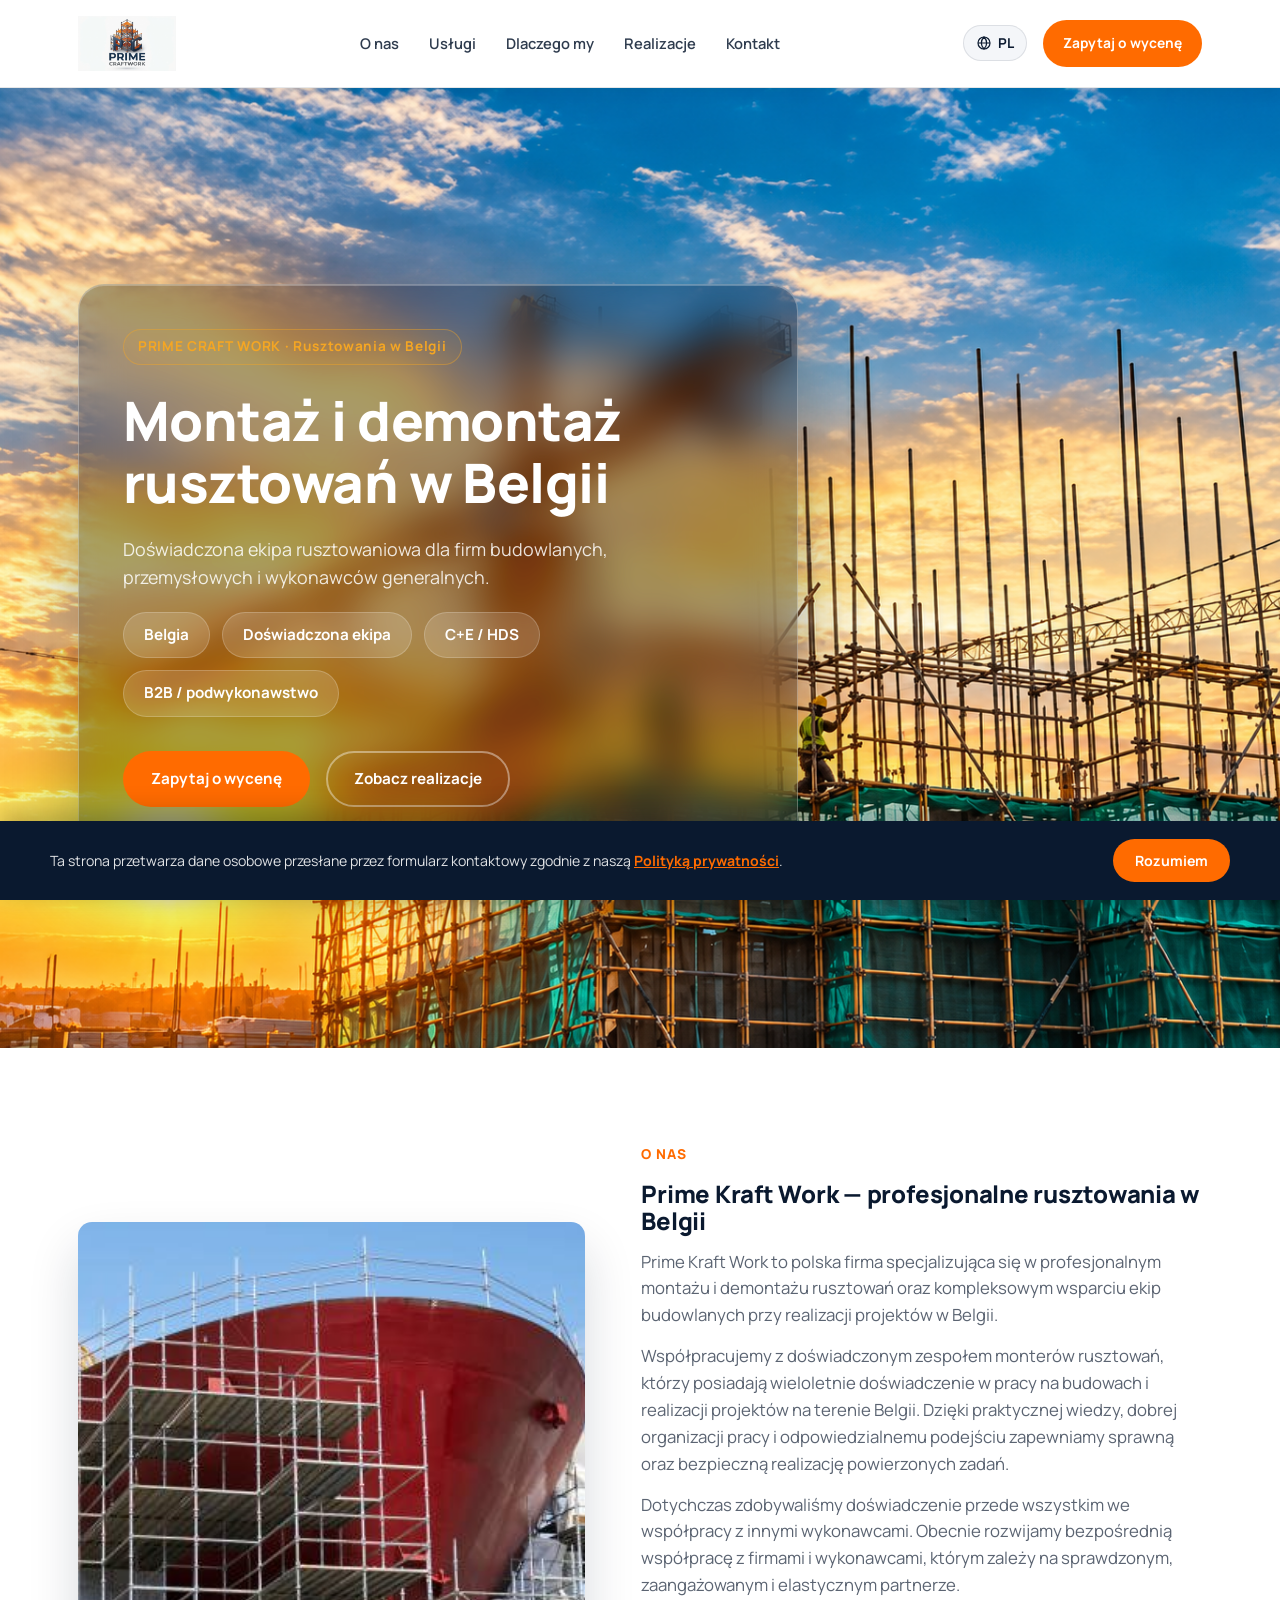
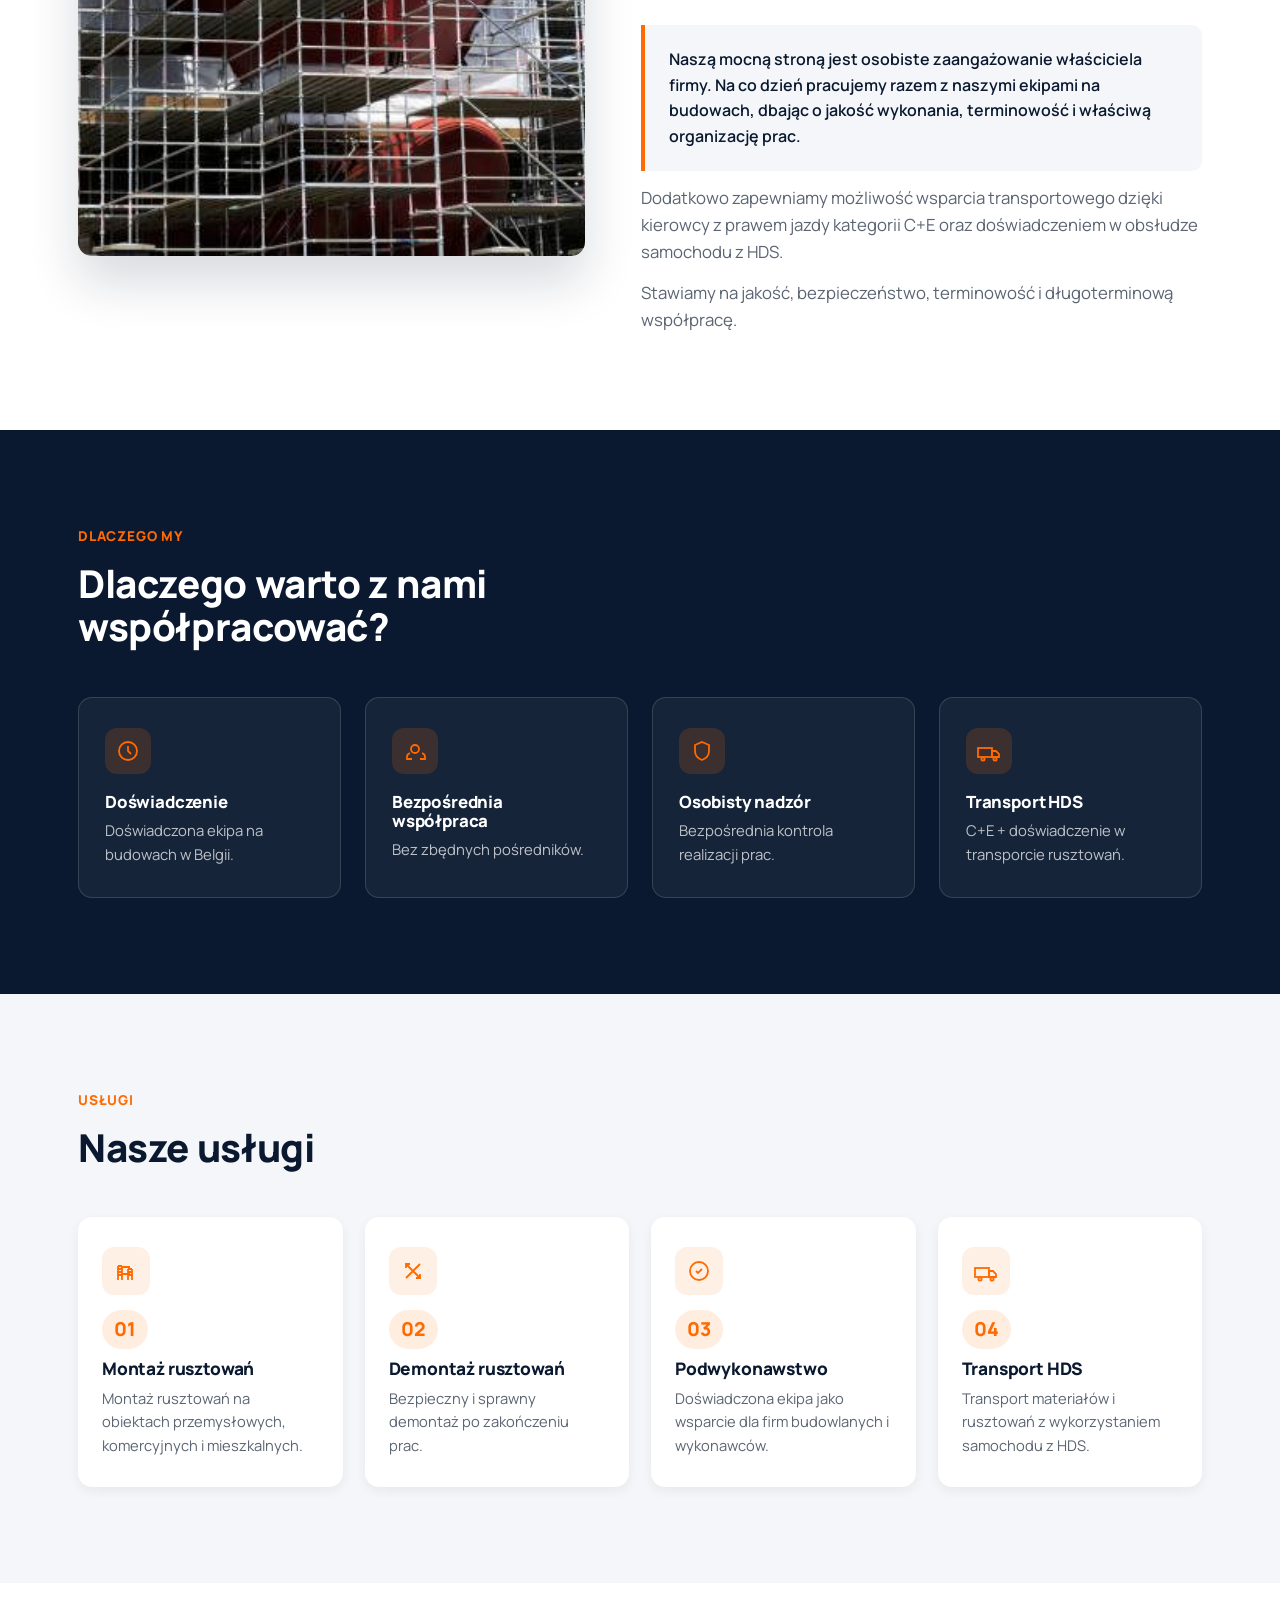
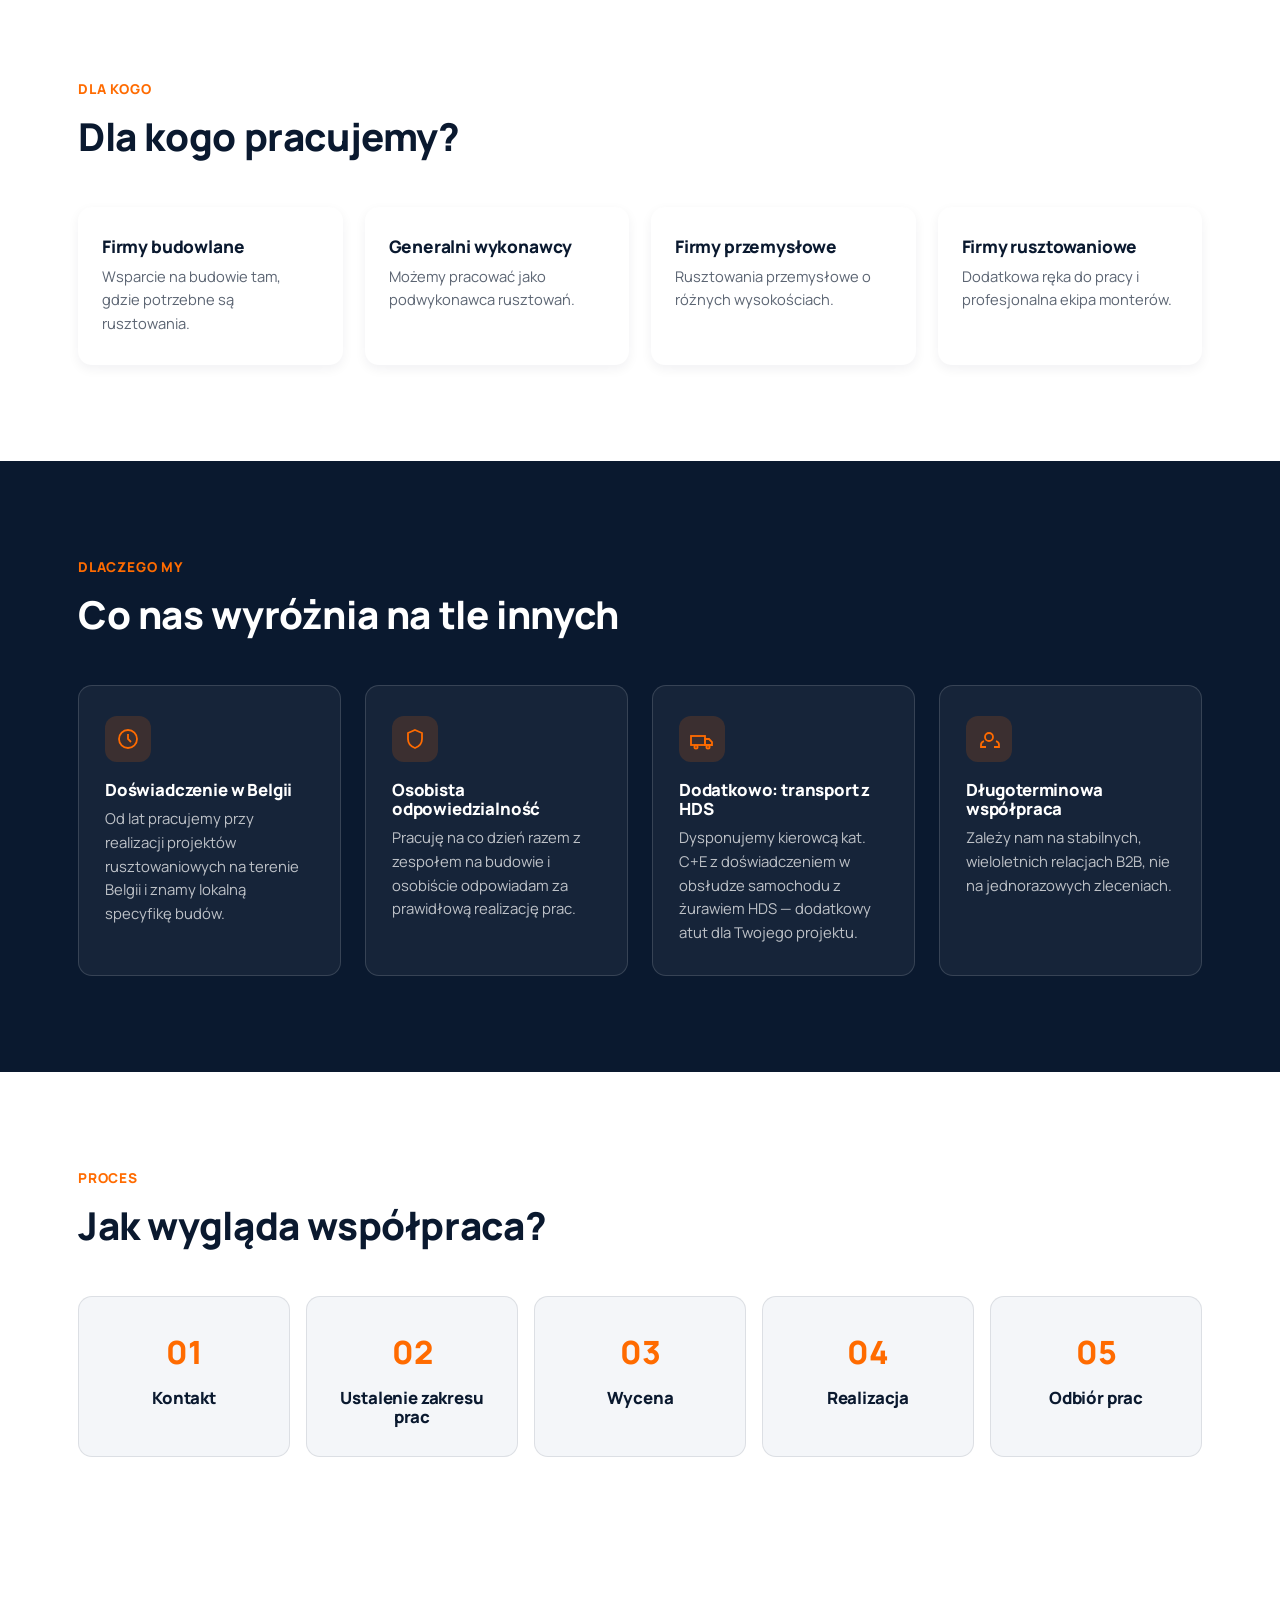
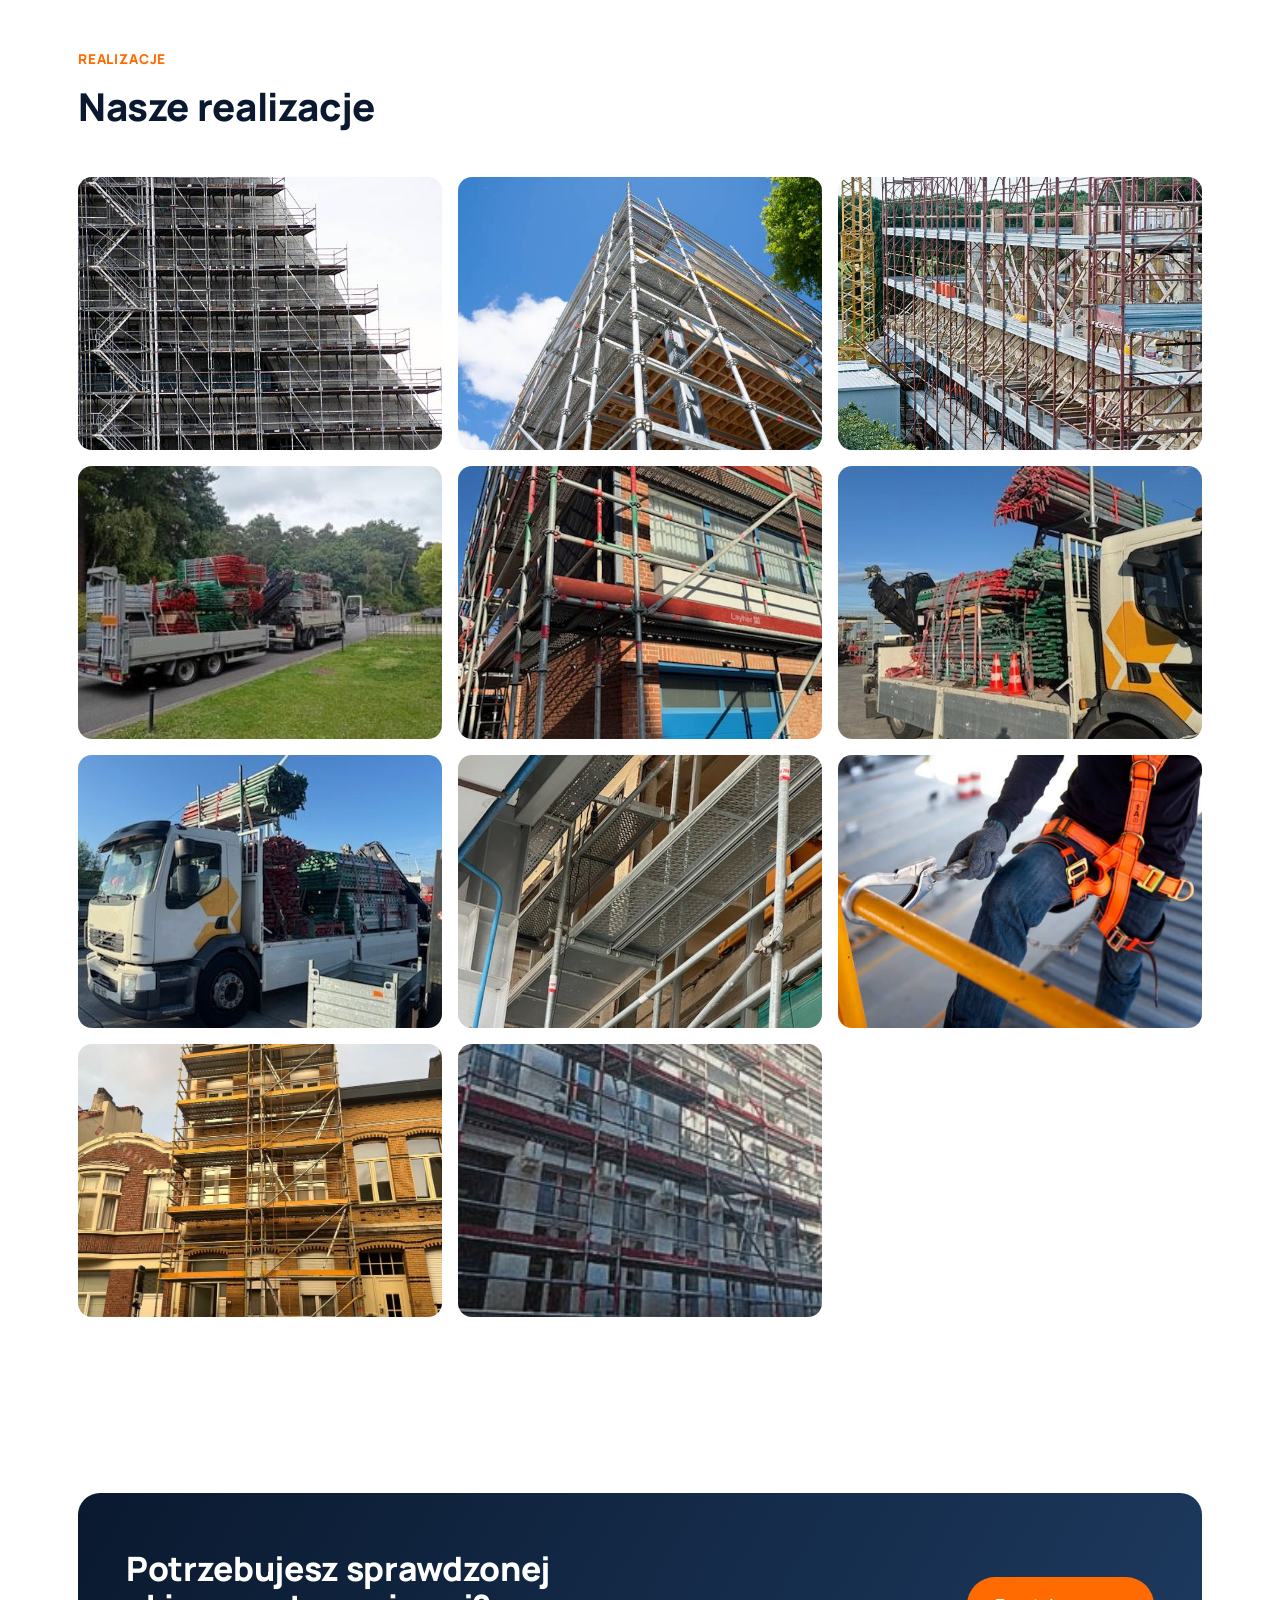
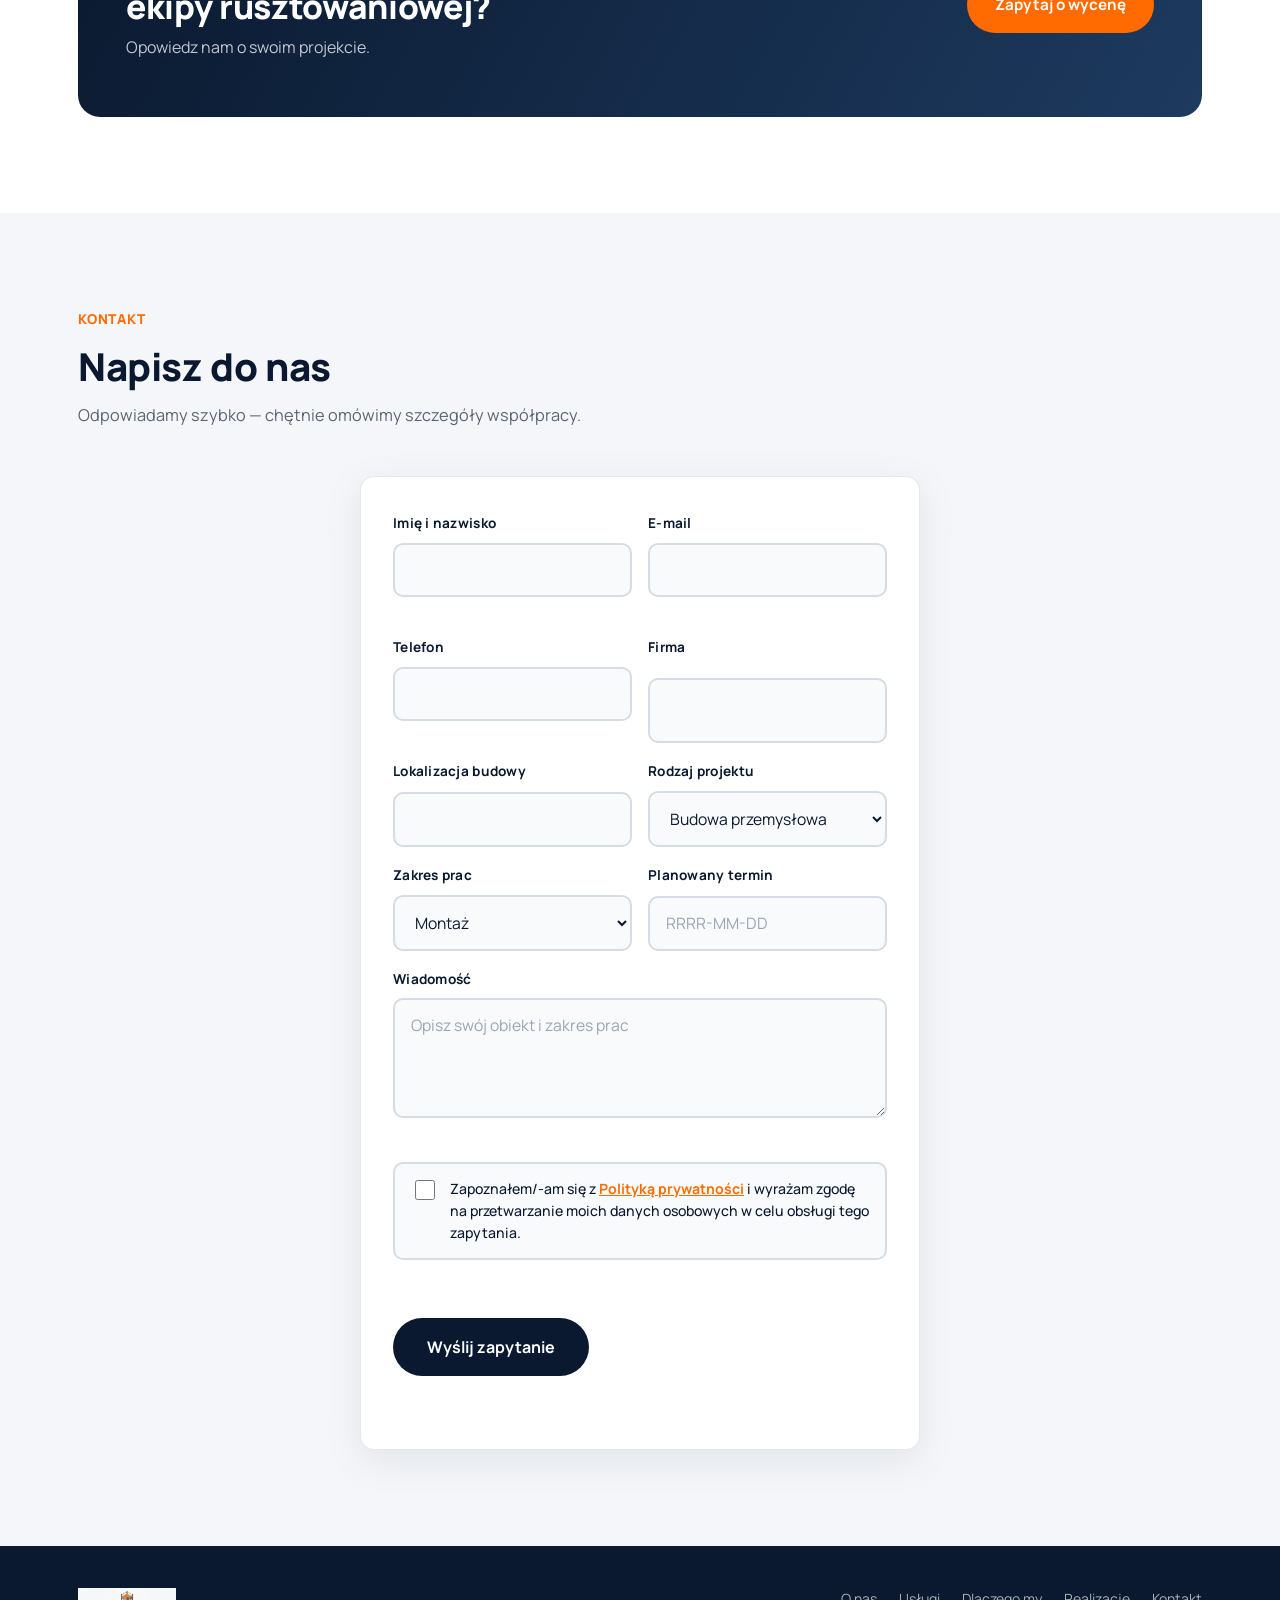
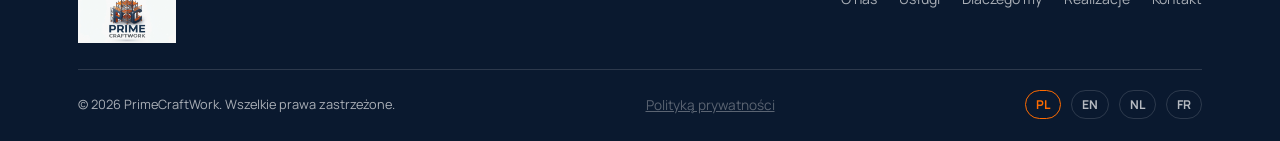
==== index.html @ 396d5cff "Update print statement from 'Hello' to 'Goodbye'" ====
<!DOCTYPE html>
<html lang="pl">
<head>
<meta charset="UTF-8">
<meta name="viewport" content="width=device-width, initial-scale=1.0">
<title>PrimeCraftWork — Montaż i demontaż rusztowań w Belgii</title>
<meta name="description" content="Doświadczony zespół monterów rusztowań dla firm budowlanych i przemysłowych w Belgii. B2B, HDS, bezpośredni nadzór. Zapytaj o wycenę.">
<link rel="canonical" href="https://scorp-17.github.io/PrimeCraftWork/">

<!-- Open Graph -->
<meta property="og:type" content="website">
<meta property="og:site_name" content="PrimeCraftWork">
<meta property="og:title" content="PrimeCraftWork — Montaż i demontaż rusztowań w Belgii">
<meta property="og:description" content="Doświadczony zespół monterów rusztowań dla firm budowlanych i przemysłowych w Belgii. B2B, HDS.">
<meta property="og:url" content="https://scorp-17.github.io/PrimeCraftWork/">
<meta property="og:locale" content="pl_PL">
<meta name="twitter:card" content="summary_large_image">
<meta name="twitter:title" content="PrimeCraftWork — rusztowania w Belgii">
<meta name="twitter:description" content="Doświadczony zespół monterów rusztowań. B2B, HDS.">

<!-- Structured data -->
<script type="application/ld+json">
{
  "@context": "https://schema.org",
  "@type": "LocalBusiness",
  "name": "PrimeCraftWork",
  "description": "Doświadczony zespół monterów rusztowań realizujący projekty w Belgii, z bezpośrednim nadzorem właściciela i transportem HDS.",
  "url": "https://scorp-17.github.io/PrimeCraftWork/",
  "areaServed": {"@type": "Country", "name": "Belgium"},
  "email": "primecraftwork1@gmail.com",
  "makesOffer": [
    { "@type": "Offer", "itemOffered": { "@type": "Service", "name": "Montaż rusztowań" } },
    { "@type": "Offer", "itemOffered": { "@type": "Service", "name": "Demontaż rusztowań" } },
    { "@type": "Offer", "itemOffered": { "@type": "Service", "name": "Transport z HDS" } },
    { "@type": "Offer", "itemOffered": { "@type": "Service", "name": "Podwykonawstwo" } }
  ]
}
</script>

<link rel="preconnect" href="https://fonts.googleapis.com">
<link rel="preconnect" href="https://fonts.gstatic.com" crossorigin>
<link href="https://fonts.googleapis.com/css2?family=Manrope:wght@400;500;600;700;800&display=swap" rel="stylesheet">
<link rel="stylesheet" href="css/styles.css">
</head>
<body>

<header id="siteHeader">
  <div class="nav">
    <a href="#top" class="logo">
  <img src="images/logo.jpg" alt="PrimeCraftWork" class="logo-img">
</a>
    <nav class="navlinks" id="navLinks">
      <a href="#about" data-i18n="nav.about">O nas</a>
      <a href="#services" data-i18n="nav.services">Usługi</a>
      <a href="#why" data-i18n="nav.why">Dlaczego my</a>
      <a href="#projects" data-i18n="nav.projects">Realizacje</a>
      <a href="#contact" data-i18n="nav.contact">Kontakt</a>
    </nav>
    <div class="nav-right">
      <div class="langsw">
        <button class="lang-btn" id="langBtn" aria-haspopup="true" aria-expanded="false">
          <svg viewBox="0 0 24 24" fill="none" stroke="currentColor" stroke-width="1.8"><circle cx="12" cy="12" r="9"/><path d="M3 12h18M12 3c2.5 2.6 4 6 4 9s-1.5 6.4-4 9c-2.5-2.6-4-6-4-9s1.5-6.4 4-9z"/></svg>
          <span id="langLabel">PL</span>
        </button>
        <div class="lang-menu" id="langMenu">
          <button data-lang="pl" aria-current="true">Polski</button>
          <button data-lang="en">English</button>
          <button data-lang="nl">Nederlands</button>
          <button data-lang="fr">Français</button>
        </div>
      </div>
      <a href="#contact" class="btn btn-orange" data-i18n="nav.cta" style="padding:10px 18px; font-size:0.86rem;">Zapytaj o wycenę</a>
      <button class="burger" id="burgerBtn" aria-label="Menu" aria-expanded="false"><span></span><span></span><span></span></button>
    </div>
  </div>
</header>

<main id="top">
  <section class="hero">
    <div class="hero-bg" style="background-image:url('images/sunset.jpg'); background-size:cover; background-position:center center; background-repeat:no-repeat; width:100%; height:100%;"></div>
    <div class="hero-inner">
      <div class="glass-card">
      <span class="eyebrow" data-i18n="hero.eyebrow">PRIME CRAFT WORK · Rusztowania w Belgii</span>
      <h1 data-i18n="hero.title">Montaż i demontaż rusztowań w Belgii</h1>
      <p class="lead" data-i18n="hero.subtitle">Doświadczona ekipa rusztowaniowa dla firm budowlanych, przemysłowych i wykonawców generalnych.</p>
      <div class="hero-advantages">
        <span>Belgia</span>
        <span>Doświadczona ekipa</span>
        <span>C+E / HDS</span>
        <span>B2B / podwykonawstwo</span>
      </div>
      <div class="hero-actions">
        <a href="#contact" class="btn btn-orange" data-i18n="hero.cta">Zapytaj o wycenę</a>
        <a href="#projects" class="btn btn-ghost" data-i18n="hero.ctaSecondary">Zobacz realizacje</a>
      </div>
      </div>
    </div>
  </section>

  <!-- ABOUT / O NAS -->
  <section id="about">
    <div class="wrap about">
      <div class="about-media reveal">
        <img src="images/ship.jpg" alt="Zmontowane rusztowanie na kadłubie statku w stoczni" loading="lazy">
      </div>
      <div class="about-text reveal">
        <span class="kicker" data-i18n="about.kicker">O nas</span>
        <h2 data-i18n="about.title">Prime Kraft Work — profesjonalne rusztowania w Belgii</h2>
        <p data-i18n="about.p1">Prime Kraft Work to polska firma specjalizująca się w profesjonalnym montażu i demontażu rusztowań oraz kompleksowym wsparciu ekip budowlanych przy realizacji projektów w Belgii.</p>
        <p data-i18n="about.p2">Współpracujemy z doświadczonym zespołem monterów rusztowań, którzy posiadają wieloletnie doświadczenie w pracy na budowach i realizacji projektów na terenie Belgii. Dzięki praktycznej wiedzy, dobrej organizacji pracy i odpowiedzialnemu podejściu zapewniamy sprawną oraz bezpieczną realizację powierzonych zadań.</p>
        <p data-i18n="about.p3">Dotychczas zdobywaliśmy doświadczenie przede wszystkim we współpracy z innymi wykonawcami. Obecnie rozwijamy bezpośrednią współpracę z firmami i wykonawcami, którym zależy na sprawdzonym, zaangażowanym i elastycznym partnerze.</p>
        <div class="quote-box" data-i18n="about.quote">Naszą mocną stroną jest osobiste zaangażowanie właściciela firmy. Na co dzień pracujemy razem z naszymi ekipami na budowach, dbając o jakość wykonania, terminowość i właściwą organizację prac.</div>
        <p data-i18n="about.p4">Dodatkowo zapewniamy możliwość wsparcia transportowego dzięki kierowcy z prawem jazdy kategorii C+E oraz doświadczeniem w obsłudze samochodu z HDS.</p>
        <p data-i18n="about.p5">Stawiamy na jakość, bezpieczeństwo, terminowość i długoterminową współpracę.</p>
      </div>
    </div>
  </section>

  <section id="trust" class="section-dark">
    <div class="wrap">
      <div class="section-head reveal"><span class="kicker" data-i18n="trust.kicker">Dlaczego my</span><h2 data-i18n="trust.title">Dlaczego warto z nami współpracować?</h2></div>
      <div class="why-grid">
        <div class="why-card reveal"><div class="why-icon"><svg viewBox="0 0 24 24" fill="none" stroke="currentColor" stroke-width="1.8"><circle cx="12" cy="12" r="9"/><path d="M12 7v5l3 3"/></svg></div><h3 data-i18n="trust.i1.title">Doświadczenie</h3><p data-i18n="trust.i1.text">Doświadczona ekipa na budowach w Belgii.</p></div>
        <div class="why-card reveal"><div class="why-icon"><svg viewBox="0 0 24 24" fill="none" stroke="currentColor" stroke-width="1.8"><path d="M17 20h5v-2a4 4 0 00-3-3.87M9 20H4v-2a4 4 0 013-3.87m5-8.13a4 4 0 110 8 4 4 0 010-8z"/></svg></div><h3 data-i18n="trust.i2.title">Bezpośrednia współpraca</h3><p data-i18n="trust.i2.text">Bez zbędnych pośredników.</p></div>
        <div class="why-card reveal"><div class="why-icon"><svg viewBox="0 0 24 24" fill="none" stroke="currentColor" stroke-width="1.8"><path d="M12 3l7 3v6c0 4.5-3 7.5-7 9-4-1.5-7-4.5-7-9V6l7-3z"/></svg></div><h3 data-i18n="trust.i3.title">Osobisty nadzór</h3><p data-i18n="trust.i3.text">Bezpośrednia kontrola realizacji prac.</p></div>
        <div class="why-card reveal"><div class="why-icon"><svg viewBox="0 0 24 24" fill="none" stroke="currentColor" stroke-width="1.8"><rect x="1" y="9" width="14" height="9"/><path d="M15 12h4l3 3v3h-7z"/><circle cx="6" cy="20" r="1.6"/><circle cx="18" cy="20" r="1.6"/></svg></div><h3 data-i18n="trust.i4.title">Transport HDS</h3><p data-i18n="trust.i4.text">C+E + doświadczenie w transporcie rusztowań.</p></div>
      </div>
    </div>
  </section>

  <section id="services" class="section-off">
    <div class="wrap">
      <div class="section-head reveal"><span class="kicker" data-i18n="services.kicker">Usługi</span><h2 data-i18n="services.title">Nasze usługi</h2></div>
      <div class="svc-grid">
        <div class="svc-card reveal"><div class="svc-icon"><svg viewBox="0 0 24 24" fill="none" stroke="currentColor" stroke-width="1.8"><path d="M4 21V7M4 7h4M4 10h4M4 13h4M4 16h4M8 21V7M14 21V10M14 10h4M14 13h4M14 16h4M18 21V10M8 8h8M8 15h8"/></svg></div><span class="svc-num">01</span><h3 data-i18n="services.i1.title">Montaż rusztowań</h3><p data-i18n="services.i1.text">Montaż rusztowań na obiektach przemysłowych, komercyjnych i mieszkalnych.</p></div>
        <div class="svc-card reveal"><div class="svc-icon"><svg viewBox="0 0 24 24" fill="none" stroke="currentColor" stroke-width="1.8"><path d="M5 19L19 5M5 5l14 14M9 5H5v4M15 19h4v-4"/></svg></div><span class="svc-num">02</span><h3 data-i18n="services.i2.title">Demontaż rusztowań</h3><p data-i18n="services.i2.text">Bezpieczny i sprawny demontaż po zakończeniu prac.</p></div>
        <div class="svc-card reveal"><div class="svc-icon"><svg viewBox="0 0 24 24" fill="none" stroke="currentColor" stroke-width="1.8"><path d="M9 12l2 2 4-4"/><circle cx="12" cy="12" r="9"/></svg></div><span class="svc-num">03</span><h3 data-i18n="services.i3.title">Podwykonawstwo</h3><p data-i18n="services.i3.text">Doświadczona ekipa jako wsparcie dla firm budowlanych i wykonawców.</p></div>
        <div class="svc-card reveal"><div class="svc-icon"><svg viewBox="0 0 24 24" fill="none" stroke="currentColor" stroke-width="1.8"><rect x="1" y="9" width="14" height="9"/><path d="M15 12h4l3 3v3h-7z"/><circle cx="6" cy="20" r="1.6"/><circle cx="18" cy="20" r="1.6"/></svg></div><span class="svc-num">04</span><h3 data-i18n="services.i4.title">Transport HDS</h3><p data-i18n="services.i4.text">Transport materiałów i rusztowań z wykorzystaniem samochodu z HDS.</p></div>
      </div>
    </div>
  </section>

  <section id="for-whom">
    <div class="wrap">
      <div class="section-head reveal"><span class="kicker" data-i18n="forwhom.kicker">Dla kogo</span><h2 data-i18n="forwhom.title">Dla kogo pracujemy?</h2></div>
      <div class="svc-grid">
        <div class="svc-card reveal"><h3 data-i18n="forwhom.i1">Firmy budowlane</h3><p data-i18n="forwhom.i1.text">Wsparcie na budowie tam, gdzie potrzebne są rusztowania.</p></div>
        <div class="svc-card reveal"><h3 data-i18n="forwhom.i2">Generalni wykonawcy</h3><p data-i18n="forwhom.i2.text">Możemy pracować jako podwykonawca rusztowań.</p></div>
        <div class="svc-card reveal"><h3 data-i18n="forwhom.i3">Firmy przemysłowe</h3><p data-i18n="forwhom.i3.text">Rusztowania przemysłowe o różnych wysokościach.</p></div>
        <div class="svc-card reveal"><h3 data-i18n="forwhom.i4">Firmy rusztowaniowe</h3><p data-i18n="forwhom.i4.text">Dodatkowa ręka do pracy i profesjonalna ekipa monterów.</p></div>
      </div>
    </div>
  </section>

  <section id="why" class="section-dark">
    <div class="wrap">
      <div class="section-head reveal"><span class="kicker" data-i18n="why.kicker">Dlaczego my</span><h2 data-i18n="why.title">Co nas wyróżnia na tle innych</h2></div>
      <div class="why-grid">
        <div class="why-card reveal"><div class="why-icon"><svg viewBox="0 0 24 24" fill="none" stroke="currentColor" stroke-width="1.8"><circle cx="12" cy="12" r="9"/><path d="M12 7v5l3 3"/></svg></div><h3 data-i18n="why.i1.title">Doświadczenie w Belgii</h3><p data-i18n="why.i1.text">Od lat pracujemy przy realizacji projektów rusztowaniowych na terenie Belgii i znamy lokalną specyfikę budów.</p></div>
        <div class="why-card reveal"><div class="why-icon"><svg viewBox="0 0 24 24" fill="none" stroke="currentColor" stroke-width="1.8"><path d="M12 3l7 3v6c0 4.5-3 7.5-7 9-4-1.5-7-4.5-7-9V6l7-3z"/></svg></div><h3 data-i18n="why.i2.title">Osobista odpowiedzialność</h3><p data-i18n="why.i2.text">Pracuję na co dzień razem z zespołem na budowie i osobiście odpowiadam za prawidłową realizację prac.</p></div>
        <div class="why-card reveal"><div class="why-icon"><svg viewBox="0 0 24 24" fill="none" stroke="currentColor" stroke-width="1.8"><rect x="1" y="9" width="14" height="9"/><path d="M15 12h4l3 3v3h-7z"/><circle cx="6" cy="20" r="1.6"/><circle cx="18" cy="20" r="1.6"/></svg></div><h3 data-i18n="why.i3.title">Dodatkowo: transport z HDS</h3><p data-i18n="why.i3.text">Dysponujemy kierowcą kat. C+E z doświadczeniem w obsłudze samochodu z żurawiem HDS — dodatkowy atut dla Twojego projektu.</p></div>
        <div class="why-card reveal"><div class="why-icon"><svg viewBox="0 0 24 24" fill="none" stroke="currentColor" stroke-width="1.8"><path d="M17 20h5v-2a4 4 0 00-3-3.87M9 20H4v-2a4 4 0 013-3.87m5-8.13a4 4 0 110 8 4 4 0 010-8z"/></svg></div><h3 data-i18n="why.i4.title">Długoterminowa współpraca</h3><p data-i18n="why.i4.text">Zależy nam na stabilnych, wieloletnich relacjach B2B, nie na jednorazowych zleceniach.</p></div>
      </div>
    </div>
  </section>

  <section id="process">
    <div class="wrap">
      <div class="section-head reveal"><span class="kicker" data-i18n="process.kicker">Proces</span><h2 data-i18n="process.title">Jak wygląda współpraca?</h2></div>
      <div class="steps-grid">
        <div class="step-card reveal"><span class="step-num">01</span><h3 data-i18n="process.i1">Kontakt</h3></div>
        <div class="step-card reveal"><span class="step-num">02</span><h3 data-i18n="process.i2">Ustalenie zakresu prac</h3></div>
        <div class="step-card reveal"><span class="step-num">03</span><h3 data-i18n="process.i3">Wycena</h3></div>
        <div class="step-card reveal"><span class="step-num">04</span><h3 data-i18n="process.i4">Realizacja</h3></div>
        <div class="step-card reveal"><span class="step-num">05</span><h3 data-i18n="process.i5">Odbiór prac</h3></div>
      </div>
    </div>
  </section>

  <section id="projects">
    <div class="wrap">
      <div class="section-head reveal"><span class="kicker" data-i18n="projects.kicker">Realizacje</span><h2 data-i18n="projects.title">Nasze realizacje</h2></div>
      <div class="gallery-grid">
        <div class="g-item reveal"><img src="images/pyramid.jpg" alt="Rusztowanie na wielopoziomowym obiekcie przemysłowym" loading="lazy"></div>
        <div class="g-item reveal"><img src="images/tower.jpg" alt="Zmontowana wieża rusztowania widziana od dołu" loading="lazy"></div>
        <div class="g-item reveal"><img src="images/floors.jpg" alt="Wielopoziomowe rusztowanie na budowie z żurawiem w tle" loading="lazy"></div>
        <div class="g-item reveal"><img src="images/hds_truck.jpg" alt="Samochod z HDS zaladowany rusztowaniami" loading="lazy"></div>
        <div class="g-item reveal"><img src="images/house_scaffold.jpg" alt="Zmontowane rusztowanie na elewacji budynku mieszkalnego" loading="lazy"></div>
        <div class="g-item reveal"><img src="images/truck_side.jpg" alt="Zaladowany samochod z materialem rusztowaniowym i HDS" loading="lazy"></div>
        <div class="g-item reveal"><img src="images/truck_front.jpg" alt="Samochod dostawczy zaladowany rusztowaniami przed wyjazdem na budowe" loading="lazy"></div>
        <div class="g-item reveal"><img src="images/facade_closeup.jpg" alt="Zblizenie na zmontowane podesty i konstrukcje rusztowania przy elewacji" loading="lazy"></div>
        <div class="g-item reveal"><img src="images/safety_harness.jpg" alt="Pracownik zabezpieczony uprzezą i linką asekuracyjną na wysokości" loading="lazy"></div>
        <div class="g-item reveal"><img src="images/tall_facade.jpg" alt="Wysokie rusztowanie Steiger Tijger na kamienicy w trakcie montazu" loading="lazy"></div>
        <div class="g-item reveal"><img src="images/facade2.jpg" alt="Rusztowanie na elewacji budynku wielorodzinnego" loading="lazy"></div>
      </div>
    </div>
  </section>

  <section style="padding-top:80px;">
    <div class="wrap">
      <div class="cta-band reveal"><div><h2 data-i18n="cta.title">Potrzebujesz sprawdzonej ekipy rusztowaniowej?</h2><p data-i18n="cta.text">Opowiedz nam o swoim projekcie.</p></div><a href="#contact" class="btn btn-orange" data-i18n="cta.button">Zapytaj o wycenę</a></div>
    </div>
  </section>

  <section id="contact" class="section-off">
    <div class="wrap">
      <div class="section-head reveal"><span class="kicker" data-i18n="contact.kicker">Kontakt</span><h2 data-i18n="contact.title">Napisz do nas</h2><p data-i18n="contact.subtitle">Odpowiadamy szybko — chętnie omówimy szczegóły współpracy.</p></div>
      <div class="contact-grid contact-grid-single">
        <form id="contactForm" novalidate action="https://script.google.com/macros/s/AKfycbynpPyChmuF0G2-yWTk_Mk1ZvEbjomJe7ELGyliBXss1sv7s-DmzBifkrECnVPZtGkQ/exec" method="POST" target="hidden-submit-frame">
          <div class="hp-field" aria-hidden="true"><label for="cf-hp">Nie wypełniaj tego pola / Do not fill this field</label><input type="text" id="cf-hp" name="_gotcha" tabindex="-1" autocomplete="off"></div>
          <div class="row2">
            <div class="field"><label for="cf-name" data-i18n="contact.form.name">Imię i nazwisko</label><input id="cf-name" name="Imię i nazwisko" type="text" required minlength="2"><span class="field-error" id="err-name"></span></div>
            <div class="field"><label for="cf-email" data-i18n="contact.form.email">E-mail</label><input id="cf-email" name="Email" type="email" required><span class="field-error" id="err-email"></span></div>
          </div>
          <div class="row2">
            <div class="field"><label for="cf-phone" data-i18n="contact.form.phone">Telefon</label><input id="cf-phone" name="Telefon" type="tel"><span class="field-error" id="err-phone"></span></div>
            <div class="field"><label for="cf-company" data-i18n="contact.form.company">Firma</label><input id="cf-company" name="Firma" type="text"></div>
          </div>
          <div class="row2">
            <div class="field"><label for="cf-location" data-i18n="contact.form.location">Lokalizacja budowy</label><input id="cf-location" name="Lokalizacja budowy" type="text"></div>
            <div class="field"><label for="cf-type" data-i18n="contact.form.type">Rodzaj projektu</label>
              <select id="cf-type" name="Rodzaj projektu">
                <option value="Budowa przemysłowa" data-i18n="contact.form.type1">Budowa przemysłowa</option>
                <option value="Budynek mieszkalny" data-i18n="contact.form.type2">Budynek mieszkalny</option>
                <option value="Obiekt komercyjny" data-i18n="contact.form.type3">Obiekt komercyjny</option>
                <option value="Inny" data-i18n="contact.form.type4">Inny</option>
              </select>
            </div>
          </div>
          <div class="row2">
            <div class="field"><label for="cf-scope" data-i18n="contact.form.scope">Zakres prac</label>
              <select id="cf-scope" name="Zakres prac">
                <option value="Montaż" data-i18n="contact.form.scope1">Montaż</option>
                <option value="Demontaż" data-i18n="contact.form.scope2">Demontaż</option>
                <option value="Montaż + demontaż" data-i18n="contact.form.scope3">Montaż + demontaż</option>
                <option value="Transport HDS" data-i18n="contact.form.scope4">Transport HDS</option>
              </select>
            </div>
            <div class="field"><label for="cf-term" data-i18n="contact.form.term">Planowany termin</label><input id="cf-term" name="Planowany termin" type="text" data-i18n-placeholder="contact.form.termPlaceholder" placeholder="RRRR-MM-DD"></div>
          </div>
          <div class="field"><label for="cf-msg" data-i18n="contact.form.message">Wiadomość</label><textarea id="cf-msg" name="Wiadomość" data-i18n-placeholder="contact.form.msgPlaceholder" placeholder="Opisz swój obiekt i zakres prac" required minlength="10"></textarea><span class="field-error" id="err-msg"></span></div>
          <div class="consent-field" id="consentField"><input type="checkbox" id="cf-consent" name="Zgoda" value="tak" required><label for="cf-consent"><span data-i18n="contact.form.consentBefore">Zapoznałem/-am się z </span><a href="#" id="policyLinkForm" data-i18n="contact.form.policyLink">Polityką prywatności</a><span data-i18n="contact.form.consentAfter"> i wyrażam zgodę na przetwarzanie moich danych osobowych w celu obsługi tego zapytania.</span></label></div>
          <span class="field-error" id="err-consent"></span>
          <button type="submit" class="btn btn-dark" id="cf-submit" data-i18n="contact.form.submit" style="justify-self:start;">Wyślij zapytanie</button>
          <div class="form-status" id="formStatus" role="status" aria-live="polite"></div>
        </form>
        <iframe name="hidden-submit-frame" id="hiddenSubmitFrame" style="display:none;" title="form submission target"></iframe>
      </div>
    </div>
  </section>
</main>

<div class="lightbox" id="lightbox" role="dialog" aria-modal="true" aria-label="Podgląd zdjęcia">
  <button class="lightbox-close" id="lightboxClose" aria-label="Zamknij"><svg viewBox="0 0 24 24" fill="none" stroke="currentColor" stroke-width="2"><path d="M6 6l12 12M18 6L6 18"/></svg></button>
  <button class="lightbox-nav prev" id="lightboxPrev" aria-label="Poprzednie zdjęcie"><svg viewBox="0 0 24 24" fill="none" stroke="currentColor" stroke-width="2"><path d="M15 6l-6 6 6 6"/></svg></button>
  <button class="lightbox-nav next" id="lightboxNext" aria-label="Następne zdjęcie"><svg viewBox="0 0 24 24" fill="none" stroke="currentColor" stroke-width="2"><path d="M9 6l6 6-6 6"/></svg></button>
  <div class="lightbox-inner"><img id="lightboxImg" src="" alt=""></div>
  <div class="lightbox-counter" id="lightboxCounter"></div>
</div>

<footer>
  <div class="wrap">
    <div class="foot-top">
     <a href="#top" class="foot-logo">
  <img src="images/logo.jpg" alt="PrimeCraftWork" class="logo-img">
</a>
      <nav class="foot-nav">
        <a href="#about" data-i18n="nav.about">O nas</a>
        <a href="#services" data-i18n="nav.services">Usługi</a>
        <a href="#why" data-i18n="nav.why">Dlaczego my</a>
        <a href="#projects" data-i18n="nav.projects">Realizacje</a>
        <a href="#contact" data-i18n="nav.contact">Kontakt</a>
      </nav>
    </div>
    <div class="foot-bottom">
      <span data-i18n="footer.copy">© 2026 PrimeCraftWork. Wszelkie prawa zastrzeżone.</span>
      <button type="button" class="policy-link-inline" id="policyLinkFooter" data-i18n="contact.form.policyLink">Polityka prywatności</button>
      <div class="foot-lang">
        <button data-lang="pl" aria-current="true">PL</button>
        <button data-lang="en">EN</button>
        <button data-lang="nl">NL</button>
        <button data-lang="fr">FR</button>
      </div>
    </div>
  </div>
</footer>

<div class="privacy-banner" id="privacyBanner" role="dialog" aria-live="polite" aria-label="Powiadomienie o przetwarzaniu danych">
  <div class="privacy-banner-inner">
    <p><span data-i18n="privacyBanner.text">Ta strona przetwarza dane osobowe przesłane przez formularz kontaktowy zgodnie z naszą </span><a href="#" id="privacyBannerLink" data-i18n="contact.form.policyLink">Polityką prywatności</a><span data-i18n="privacyBanner.textEnd">.</span></p>
    <button type="button" class="btn btn-orange" id="privacyBannerOk" onclick="document.getElementById('privacyBanner').style.display='none'; try{localStorage.setItem('pcw_privacy_ack','1')}catch(e){}" data-i18n="privacyBanner.ok" style="padding:10px 20px; font-size:0.88rem;">Rozumiem</button>
  </div>
</div>

<div class="policy-modal" id="policyModal" role="dialog" aria-modal="true" aria-label="Polityka prywatności">
  <div class="policy-modal-inner">
    <button class="policy-modal-close" id="policyModalClose" aria-label="Zamknij"><svg viewBox="0 0 24 24" width="18" height="18" fill="none" stroke="currentColor" stroke-width="2"><path d="M6 6l12 12M18 6L6 18"/></svg></button>
    <h2 data-i18n="policy.title">Polityka prywatności</h2>
    <p data-i18n="policy.intro">Niniejsza polityka prywatności opisuje, w jaki sposób PrimeCraftWork przetwarza dane osobowe osób korzystających z formularza kontaktowego na tej stronie internetowej.</p>
    <h3 data-i18n="policy.h1">Administrator danych</h3>
    <p data-i18n="policy.p1">Administratorem danych osobowych jest PrimeCraftWork. Kontakt: primecraftwork1@gmail.com.</p>
    <h3 data-i18n="policy.h2">Zakres i cel przetwarzania</h3>
    <p data-i18n="policy.p2">Zbierane są: imię i nazwisko, e-mail, telefon (opcjonalnie), firma (opcjonalnie), treść wiadomości oraz dodatkowe pola projektu. Dane służą wyłącznie do obsługi zapytania.</p>
    <h3 data-i18n="policy.h3">Podstawa prawna</h3>
    <p data-i18n="policy.p3">Dobrowolna zgoda (art. 6 ust. 1 lit. a RODO).</p>
    <h3 data-i18n="policy.h4">Odbiorcy danych</h3>
    <p data-i18n="policy.p4">Dane są przechowywane w Google (Sheets, Gmail). Nie są sprzedawane.</p>
    <h3 data-i18n="policy.h5">Okres przechowywania</h3>
    <p data-i18n="policy.p5">Maksymalnie 24 miesiące od ostatniego kontaktu.</p>
    <h3 data-i18n="policy.h6">Prawa osoby</h3>
    <p data-i18n="policy.p6">Prawo dostępu, sprostowania, usunięcia, ograniczenia, przenoszenia, wycofania zgody i skargi.</p>
    <h3 data-i18n="policy.h7">Dobrowolność</h3>
    <p data-i18n="policy.p7">Podanie danych jest dobrowolne, ale niezbędne do odpowiedzi.</p>
  </div>
</div>

<script src="js/main.js"></script>
<noscript><style>.reveal{opacity:1 !important; transform:none !important;}</style></noscript>
</body>
</html>
---- css/styles.css ----
:root{
  --navy:#0A192F; --navy-2:#112240; --navy-3:#1D3A5F;
  --white:#FFFFFF; --off:#F4F6F9;
  --orange:#FF6B00; --orange-dk:#E05E00; --gold:#F5A623;
  --ink:#0A192F; --gray:#5B6472;
  --line:rgba(255,255,255,0.14); --line-dk:rgba(10,25,47,0.1);
  --maxw:1180px; --radius:14px;
  font-family:'Manrope',-apple-system,BlinkMacSystemFont,'Segoe UI',Arial,sans-serif;
}
/* Исправление горизонтального скролла (белая полоса справа) */
html, body {
    width: 100%;
    max-width: 100vw;
    overflow-x: hidden;
}

* {
    min-width: 0;
}
*{box-sizing:border-box;}
html{scroll-behavior:smooth;}
body{margin:0; background:var(--white); color:var(--ink); font-family:inherit; font-size:16px; line-height:1.6; -webkit-font-smoothing:antialiased;}
h1,h2,h3,h4{margin:0; font-weight:800; line-height:1.14; letter-spacing:-0.01em;}
p{margin:0;}
a{color:inherit; text-decoration:none;}
img{max-width:100%; display:block;}
button{font-family:inherit; cursor:pointer;}
.wrap{max-width:var(--maxw); margin:0 auto; padding:0 28px;}
::selection{background:var(--orange); color:var(--white);}
:focus-visible{outline:3px solid var(--orange); outline-offset:2px;}
@media (prefers-reduced-motion: reduce){ *{animation-duration:0.01ms !important; transition-duration:0.01ms !important; scroll-behavior:auto !important;} }

.reveal{opacity:0; transform:translateY(24px); transition:opacity .6s ease, transform .6s ease;}
.reveal.in{opacity:1; transform:none;}
.js-off .reveal{opacity:1; transform:none;}

/* HEADER */
header{position:sticky; top:0; z-index:100; background:var(--navy); box-shadow:0 4px 18px rgba(0,0,0,0.18);}
.nav{display:flex; align-items:center; justify-content:space-between; max-width:var(--maxw); margin:0 auto; padding:16px 28px; gap: 10px;}
.logo{font-weight:800; font-size:1.25rem; color:var(--white); white-space: nowrap;}
.logo span{color:var(--orange);}
.navlinks{display:flex; gap:30px; align-items:center;}
.navlinks a{color:var(--white); font-size:0.92rem; font-weight:600; opacity:0.88; white-space: nowrap;}
.navlinks a:hover{opacity:1; color:var(--orange);}
.nav-right{display:flex; align-items:center; gap:16px;}
.langsw{position:relative;}
.lang-btn{display:flex; align-items:center; gap:6px; background:rgba(255,255,255,0.08); border:1px solid var(--line); color:var(--white); padding:8px 12px; border-radius:999px; font-size:0.85rem; font-weight:700;}
.lang-btn svg{width:16px; height:16px;}
.lang-menu{position:absolute; top:calc(100% + 8px); right:0; background:var(--navy-2); border:1px solid var(--line); border-radius:10px; overflow:hidden; min-width:110px; box-shadow:0 12px 30px rgba(0,0,0,0.35); display:none;}
.lang-menu.open{display:block;}
.lang-menu button{display:block; width:100%; text-align:left; background:none; border:none; color:var(--white); padding:10px 14px; font-size:0.88rem; font-weight:600;}
.lang-menu button:hover{background:rgba(255,255,255,0.08);}
.lang-menu button[aria-current="true"]{color:var(--orange);}
.btn{display:inline-flex; align-items:center; gap:8px; padding:14px 26px; border-radius:999px; font-weight:700; font-size:0.95rem; border:2px solid transparent; transition:transform .2s ease, background .2s ease; white-space: nowrap;}
.btn-orange{background:var(--orange); color:var(--white);}
.btn-orange:hover{background:var(--orange-dk); transform:translateY(-2px);}
.btn-ghost{background:transparent; color:var(--white); border-color:rgba(255,255,255,0.4);}
.btn-ghost:hover{border-color:var(--white); transform:translateY(-2px);}
.btn-dark{background:var(--navy); color:var(--white);}
.btn-dark:hover{background:var(--navy-2); transform:translateY(-2px);}
.burger{display:none; background:none; border:none; padding:6px;}
.burger span{display:block; width:24px; height:2px; background:var(--white); margin:5px 0; border-radius:2px;}

/* HERO */
.hero{position:relative; background:var(--navy); overflow:hidden; display:flex; align-items:center; justify-content:center; min-height:80vh;}
.hero-bg{position:absolute; inset:0; z-index:0; background-color: var(--navy); background-size: cover !important; background-position: center center !important; background-repeat: no-repeat !important;}
.hero-inner{position:relative; z-index:2; max-width:var(--maxw); margin:0 auto; padding:100px 28px; width:100%;}
.glass-card{background:rgba(10,25,47,0.35); -webkit-backdrop-filter:blur(20px) saturate(160%); backdrop-filter:blur(20px) saturate(160%); border:1px solid rgba(255,255,255,0.3); border-radius:26px; padding:44px 44px; box-shadow:0 30px 70px rgba(0,0,0,0.3), inset 0 1px 0 rgba(255,255,255,0.25); max-width:720px; width:100%;}
.eyebrow{display:inline-block; color:var(--gold); font-weight:700; font-size:0.85rem; letter-spacing:0.05em; border:1px solid rgba(245,166,35,0.4); background:rgba(245,166,35,0.08); padding:6px 14px; border-radius:999px; margin-bottom:24px;}
.hero h1{color:var(--white); font-size:clamp(2.2rem,5vw,3.4rem); max-width:18ch;}
.hero p.lead{color:rgba(255,255,255,0.85); font-size:1.12rem; max-width:56ch; margin:22px 0 20px;}
.hero-advantages { display: flex; flex-wrap: wrap; gap: 12px; margin-bottom: 34px; }
.hero-advantages span { background: rgba(255,255,255,0.15); color: var(--white); padding: 10px 20px; border-radius: 50px; font-size: 0.95rem; font-weight: 700; border: 1px solid rgba(255,255,255,0.2); }
.hero-actions{display:flex; gap:16px; flex-wrap:wrap;}

/* SECTIONS */
section{padding:96px 0;}
.section-dark{background:var(--navy); color:var(--white);}
.section-off{background:var(--off);}
.kicker{color:var(--orange); font-weight:800; font-size:0.85rem; letter-spacing:0.06em; text-transform:uppercase; margin-bottom:14px; display:block;}
.section-head{max-width:640px; margin-bottom:48px;}
.section-head h2{font-size:clamp(1.8rem,3.4vw,2.4rem);}
.section-head p{color:var(--gray); margin-top:14px; font-size:1.02rem;}
.section-dark .section-head p{color:rgba(255,255,255,0.72);}

/* ABOUT */
.about{display:grid; grid-template-columns:0.95fr 1.05fr; gap:56px; align-items:center;}
.about-media{position:relative; border-radius:var(--radius); overflow:hidden; aspect-ratio:4/5; box-shadow:0 26px 50px rgba(10,25,47,0.16);}
.about-media img{width:100%; height:100%; object-fit:cover;}
.about-text p{color:var(--gray); font-size:1.05rem; margin-top:14px;}
.quote-box{margin-top:26px; padding:22px 24px; border-left:4px solid var(--orange); background:var(--off); border-radius:0 10px 10px 0; font-size:1rem; color:var(--ink); font-weight:600;}

/* SERVICES & FOR WHOM - РАБОЧИЕ ПЛИТКИ */
.svc-grid{display:grid; grid-template-columns:repeat(4,1fr); gap:22px;}
.svc-card{
  background: #FFFFFF;
  border: none;
  border-radius: 14px;
  padding: 30px 24px;
  transition: all .3s ease;
  position: relative;
  overflow: hidden;
  box-shadow: 0 4px 12px rgba(10, 25, 47, 0.06);
}
.svc-card::before { content: ''; position: absolute; top: 0; left: 0; right: 0; height: 4px; background: #FF6B00; opacity: 0; transition: opacity .3s ease; }
.svc-card:hover::before { opacity: 1; }
.svc-card:hover {
  transform: translateY(-6px);
  background: #0A192F;
  box-shadow: 0 20px 40px rgba(10,25,47,0.15);
}
.svc-icon{width:48px; height:48px; border-radius:12px; background:rgba(255,107,0,0.1); color:#FF6B00; display:flex; align-items:center; justify-content:center; margin-bottom:15px; transition: background .3s ease;}
.svc-card:hover .svc-icon { background: rgba(255,107,0,0.2); }
.svc-icon svg{width:24px; height:24px;}
.svc-num{display: inline-block; font-weight: 800; color: #FF6B00; font-size: 1.2rem; margin-bottom: 10px; background: rgba(255,107,0,0.12); padding: 4px 12px; border-radius: 20px; transition: background .3s ease;}
.svc-card:hover .svc-num { background: rgba(255,107,0,0.2); }
.svc-card h3{font-size:1.08rem; margin-bottom:8px; color: #0A192F; transition: color .3s ease;}
.svc-card:hover h3 { color: #FFFFFF; }
.svc-card p{color:#5B6472; font-size:0.92rem; transition: color .3s ease;}
.svc-card:hover p { color: rgba(255,255,255,0.75); }

#for-whom { background: #FFFFFF; }

/* WHY US */
.why-grid{display:grid; grid-template-columns:repeat(4,1fr); gap:24px;}
.why-card{background:rgba(255,255,255,0.05); border:1px solid var(--line); border-radius:var(--radius); padding:30px 26px; transition:transform .3s ease, background .3s ease;}
.why-card:hover{transform:translateY(-5px); background:rgba(255,255,255,0.09);}
.why-icon{width:46px; height:46px; border-radius:12px; background:rgba(255,107,0,0.16); color:var(--orange); display:flex; align-items:center; justify-content:center; margin-bottom:18px;}
.why-icon svg{width:24px; height:24px;}
.why-card h3{color:var(--white); font-size:1.05rem; margin-bottom:8px;}
.why-card p{color:rgba(255,255,255,0.72); font-size:0.93rem;}

/* PROCESS */
.steps-grid{display:grid; grid-template-columns:repeat(5,1fr); gap:16px; text-align:center;}
.step-card{background:var(--off); border:1px solid var(--line-dk); border-radius:var(--radius); padding:30px 20px;}
.step-num{display:block; font-size:2rem; font-weight:800; color:var(--orange); margin-bottom:10px;}
.step-card h3{font-size:1.05rem; color:var(--ink);}

/* GALLERY */
.gallery-grid{display:grid; grid-template-columns:repeat(3,1fr); gap:16px;}
.g-item{position:relative; border-radius:var(--radius); overflow:hidden; aspect-ratio:4/3; cursor:zoom-in;}
.g-item img{width:100%; height:100%; object-fit:cover; transition:transform .5s ease;}
.g-item:hover img{transform:scale(1.06);}

/* GEOGRAPHY */
.geo-list { display: flex; flex-wrap: wrap; gap: 16px; justify-content: center; }
.geo-list span { background: var(--off); border: 1px solid var(--line-dk); padding: 12px 24px; border-radius: 50px; font-weight: 700; font-size: 1rem; }

/* CTA */
.cta-band{background:linear-gradient(120deg, var(--navy) 0%, var(--navy-3) 100%); color:var(--white); border-radius:22px; padding:56px 48px; display:flex; justify-content:space-between; align-items:center; gap:28px; flex-wrap:wrap;}
.cta-band h2{font-size:clamp(1.5rem,3vw,2.1rem); max-width:22ch;}
.cta-band p{color:rgba(255,255,255,0.75); margin-top:10px; max-width:44ch;}

/* CONTACT */
/* CONTACT */
/* Honeypot — скрытое поле для защиты от спам-ботов */
.hp-field{
  position: absolute !important;
  width: 1px !important;
  height: 1px !important;
  padding: 0 !important;
  margin: -1px !important;
  overflow: hidden !important;
  clip: rect(0,0,0,0) !important;
  white-space: nowrap !important;
  border: 0 !important;
}
.contact-grid{display:grid; grid-template-columns:0.85fr 1.15fr; gap:56px;}
.contact-grid-single{display:flex; justify-content:center;}
.contact-grid-single form{width:100%; max-width:560px;}

/* Сама форма — белая карточка с тенью, отделяется от серого фона */
form{
  display:grid; 
  gap:18px; 
  background: var(--white); 
  padding: 36px 32px;
  border-radius: var(--radius); 
  position: relative;
  box-shadow: 0 10px 40px rgba(10,25,47,0.08);
  border: 1px solid var(--line-dk);
}

.row2{display:grid; grid-template-columns:1fr 1fr; gap:16px;}
.field{display:grid; gap:8px;}

label{
  font-size: 0.85rem; 
  font-weight: 700; 
  color: var(--navy);
  letter-spacing: 0.02em;
}

/* Поля теперь с ЧЁТКОЙ рамкой и слегка серым фоном — хорошо видны */
input, textarea, select{
  border: 2px solid #D5DCE5; 
  background: #F8FAFC; 
  padding: 14px 16px;
  border-radius: 10px; 
  font-family: inherit; 
  font-size: 0.98rem; 
  color: var(--ink);
  transition: border-color .2s ease, background .2s ease, box-shadow .2s ease;
  width: 100%;
}
input:hover, textarea:hover, select:hover {
  border-color: #B0BCCB;
}
input:focus, textarea:focus, select:focus{
  outline: none; 
  border-color: var(--orange); 
  background: var(--white);
  box-shadow: 0 0 0 4px rgba(255,107,0,0.15);
}
input::placeholder, textarea::placeholder{
  color: #9AA5B5;
  font-weight: 400;
}
textarea{
  resize: vertical; 
  min-height: 120px;
}

/* Галочка согласия в отдельной рамке, чтобы не терялась */
.consent-field{
  display: flex; 
  align-items: flex-start; 
  gap: 12px; 
  padding: 14px 16px;
  background: #F8FAFC;
  border: 2px solid #D5DCE5;
  border-radius: 10px;
  margin-top: 4px;
}
.consent-field input[type="checkbox"]{
  width: 20px; 
  height: 20px; 
  flex-shrink: 0; 
  margin-top: 2px; 
  accent-color: var(--orange); 
  cursor: pointer;
}
.consent-field label{
  font-size: 0.88rem; 
  font-weight: 500; 
  color: var(--ink); 
  line-height: 1.55; 
  cursor: pointer;
  letter-spacing: 0;
}
.consent-field a{
  color: var(--orange); 
  font-weight: 700; 
  text-decoration: underline;
}
.consent-field.has-error{
  border-color: #D93025; 
  background: rgba(217,48,37,0.04);
}
.consent-field.has-error label{color: #D93025;}

/* Ошибки ввода */
.field-error{
  display: block; 
  min-height: 1.1em; 
  font-size: 0.8rem; 
  color: #D93025; 
  font-weight: 600;
}
.field.has-error input, 
.field.has-error textarea, 
.field.has-error select{
  border-color: #D93025;
  background: rgba(217,48,37,0.04);
}

/* Кнопка отправки — крупнее */
#cf-submit{
  margin-top: 8px;
  padding: 16px 32px;
  font-size: 1rem;
}
#cf-submit[disabled]{opacity: 0.6; cursor: not-allowed; transform: none;}

/* Сообщение о статусе */
.form-status{
  font-size: 0.92rem; 
  font-weight: 600; 
  padding: 2px 0; 
  min-height: 1.3em;
}
.form-status.success{color: #1a7f37;}
.form-status.error{color: #D93025;}

/* Адаптивность формы */
@media (max-width:900px){
  .contact-grid{grid-template-columns:1fr;}
  .row2{grid-template-columns:1fr;}
}
@media (max-width:480px){
  form{padding: 24px 20px;}
}

/* POLICY & MODALS */
.policy-modal{position:fixed; inset:0; z-index:1100; background:rgba(5,10,20,0.72); display:none; align-items:center; justify-content:center; padding:24px; -webkit-backdrop-filter:blur(4px); backdrop-filter:blur(4px);}
.policy-modal.open{display:flex;}
.policy-modal-inner{background:var(--white); border-radius:16px; max-width:720px; width:100%; max-height:85vh; overflow-y:auto; padding:36px 40px; position:relative; box-shadow:0 30px 70px rgba(0,0,0,0.35);}
.policy-modal-close{position:sticky; float:right; top:0; right:0; background:var(--off); border:none; border-radius:50%; width:36px; height:36px; display:flex; align-items:center; justify-content:center; cursor:pointer; color:var(--ink);}
.policy-modal-close:hover{background:var(--line-dk);}
.policy-modal-inner h2{font-size:1.5rem; margin-bottom:18px; clear:both;}
.policy-modal-inner h3{font-size:1.05rem; margin:22px 0 8px;}
.policy-modal-inner p, .policy-modal-inner li{color:var(--gray); font-size:0.94rem; line-height:1.65;}
.policy-link-inline{color:var(--gray); font-size:0.85rem; text-decoration:underline; cursor:pointer; background:none; border:none; padding:0; font-family:inherit;}
.policy-link-inline:hover{color:var(--ink);}

/* LIGHTBOX */
.lightbox{position:fixed; inset:0; z-index:1000; background:rgba(5,10,20,0.94); display:none; align-items:center; justify-content:center; -webkit-backdrop-filter:blur(6px); backdrop-filter:blur(6px);}
.lightbox.open{display:flex;}
.lightbox img{max-width:92vw; max-height:88vh; object-fit:contain; border-radius:10px; box-shadow:0 20px 60px rgba(0,0,0,0.5); opacity:0; transform:scale(0.98); transition:opacity .2s ease, transform .2s ease;}
.lightbox img.show{opacity:1; transform:scale(1);}
.lightbox-close, .lightbox-nav{position:fixed; background:rgba(255,255,255,0.1); border:1px solid rgba(255,255,255,0.25); color:var(--white); border-radius:50%; width:48px; height:48px; display:flex; align-items:center; justify-content:center; cursor:pointer; transition:background .2s ease, transform .2s ease;}
.lightbox-close svg, .lightbox-nav svg{width:22px; height:22px;}
.lightbox-close{top:22px; right:22px;}
.lightbox-nav.prev{left:22px; top:50%; transform:translateY(-50%);}
.lightbox-nav.next{right:22px; top:50%; transform:translateY(-50%);}
.lightbox-counter{position:fixed; bottom:22px; left:50%; transform:translateX(-50%); color:rgba(255,255,255,0.75); font-size:0.85rem; font-weight:600;}

/* PRIVACY BANNER */
.privacy-banner{position:fixed; left:0; right:0; bottom:0; z-index:1200; background:var(--navy); color:rgba(255,255,255,0.88); box-shadow:0 -8px 24px rgba(0,0,0,0.25); padding:18px 20px; transform:translateY(100%); transition:transform .35s ease;}
.privacy-banner.show{transform:translateY(0);}
.privacy-banner-inner{max-width:1180px; margin:0 auto; display:flex; align-items:center; justify-content:space-between; gap:20px; flex-wrap:wrap;}
.privacy-banner p{font-size:0.88rem; line-height:1.5; max-width:760px; margin:0;}
.privacy-banner a{color:var(--orange); text-decoration:underline; font-weight:700;}
@media (max-width:700px){ .privacy-banner-inner{flex-direction:column; align-items:flex-start;} }

/* FOOTER */
footer{background:var(--navy); color:rgba(255,255,255,0.65); padding:42px 0 22px;}
.foot-top{display:flex; justify-content:space-between; flex-wrap:wrap; gap:22px; padding-bottom:26px; border-bottom:1px solid var(--line);}
.foot-logo{color:var(--white); font-weight:800; font-size:1.15rem;}
.foot-logo span{color:var(--orange);}
.foot-nav{display:flex; gap:22px; flex-wrap:wrap; font-size:0.88rem;}
.foot-nav a:hover{color:var(--white);}
.foot-bottom{display:flex; justify-content:space-between; padding-top:20px; font-size:0.8rem; flex-wrap:wrap; gap:12px; align-items:center;}
.foot-lang{display:flex; gap:10px; align-items:center;}
.foot-lang button{background:none; border:1px solid var(--line); color:rgba(255,255,255,0.7); padding:5px 10px; border-radius:999px; font-size:0.76rem; font-weight:700;}
.foot-lang button[aria-current="true"]{color:var(--orange); border-color:var(--orange);}

/* АДАПТИВНОСТЬ */
@media (max-width: 480px) {
  .wrap { padding: 0 16px; }
  .btn { padding: 12px 20px; font-size: 0.9rem; }
  .hero { min-height: 70vh; }
  .hero-inner { padding: 60px 20px; }
  .glass-card { padding: 24px; border-radius: 18px; }
  section { padding: 60px 0; }
  .hero-advantages span { font-size: 0.85rem; padding: 8px 14px; }
  .step-card { padding: 20px 10px; }
  form { padding: 20px; }
}

@media (max-width: 768px) {
  .hero { min-height: 60vh; }
  .hero-inner { padding: 80px 20px; }
  .hero h1 { font-size: 2rem; }
  .hero p.lead { font-size: 1rem; }
  section { padding: 70px 0; }
  .about { grid-template-columns: 1fr; gap: 30px; }
  .why-grid { grid-template-columns: 1fr; }
  .steps-grid { grid-template-columns: 1fr 1fr; }
  .gallery-grid { grid-template-columns: 1fr 1fr; }
  .cta-band { padding: 30px 24px; flex-direction: column; align-items: flex-start; }
  .row2 { grid-template-columns: 1fr; }
}

@media (max-width: 980px) {
  .svc-grid { grid-template-columns: 1fr 1fr; }
  .why-grid { grid-template-columns: 1fr 1fr; }
}

@media (max-width: 860px) {
  .nav { position: relative; }
  .navlinks { display: flex; flex-direction: column; align-items: flex-start; gap: 4px; position: absolute; top: calc(100% + 1px); left: 0; right: 0; background: var(--navy); padding: 10px 28px 18px; box-shadow: 0 16px 30px rgba(0,0,0,0.28); max-height: 0; overflow: hidden; opacity: 0; transition: max-height .3s ease, opacity .25s ease, padding .3s ease; }
  .navlinks.open { max-height: 400px; opacity: 1; padding: 14px 28px 20px; }
  .navlinks a { padding: 10px 0; width: 100%; }
  .burger { display: block; }
  .cta-band { flex-direction: column; align-items: flex-start; }
}

@media (min-width: 1600px) {
  .hero { min-height: 70vh; }
}

/* ============ МОБИЛЬНАЯ ШАПКА - ИСПРАВЛЕНИЕ ВЫЛЕТА ============ */
@media (max-width: 600px) {
  .nav {
    padding: 12px 16px;
    gap: 8px;
  }
  .logo {
    font-size: 1.05rem; /* Уменьшаем логотип */
  }
  .btn {
    padding: 8px 12px;  /* Уменьшаем отступы кнопки */
    font-size: 0.75rem; /* Уменьшаем текст кнопки */
    
    /* РАЗРЕШАЕМ ПЕРЕНОС ТЕКСТА НА МОБИЛЬНЫХ */
    white-space: normal;
    line-height: 1.2;
    text-align: center;
  }
  .lang-btn {
    padding: 6px 8px;
    font-size: 0.7rem;
    gap: 4px;
  }
  .lang-btn svg {
    width: 14px;
    height: 14px;
  }
}
/* ====== Mobile Adaptation Fixes (Append to end of styles.css) ====== */

/* 1. Исправление текста в плитках: разрешаем перенос длинных слов */
.svc-card h3,
.svc-card p {
    word-break: break-word;
    overflow-wrap: break-word;
}

/* 2. На маленьких экранах принудительно делаем 1 колонку (а не 2) */
@media (max-width: 700px) {
    .svc-grid,
    .why-grid,
    .gallery-grid,
    .steps-grid {
        grid-template-columns: 1fr !important;
    }
    .svc-card {
        padding: 24px;
    }
}

/* 3. Исправление шапки: уменьшаем высоту, чтобы фото не зуммировалось */
@media (max-width: 700px) {
    .hero {
        min-height: 55vh; /* Высота стала меньше, фото влезает лучше */
        padding: 0;
    }
    .hero-inner {
        padding: 50px 20px;
    }
    .hero-bg {
        background-size: cover !important;
        background-position: center center !important;
    }
}
/* ====== ФИНАЛЬНЫЕ ИСПРАВЛЕНИЯ ====== */

/* Шапка: фон не растягивается, а кадрируется без порчи качества */
.hero {
  min-height: 0;
  background-size: cover !important;
  background-position: center center !important;
  background-repeat: no-repeat !important;
}

/* Ограничение высоты шапки на мобильных, чтобы фото не "вылезало" */
@media (max-width: 768px) {
  .hero {
    min-height: 60vh;
  }
  .hero-inner {
    padding: 50px 20px;
  }
  .glass-card {
    padding: 24px;
  }
  .hero h1 {
    font-size: 1.8rem;
  }
  .hero p.lead {
    font-size: 1rem;
  }
  .hero-advantages {
    gap: 8px;
  }
  .hero-advantages span {
    font-size: 0.8rem;
    padding: 8px 12px;
  }
}

/* Плитки: всегда 1 колонка на экранах меньше 768px, тексты переносятся */
@media (max-width: 768px) {
  .svc-grid,
  .why-grid,
  .gallery-grid,
  .steps-grid {
    grid-template-columns: 1fr;
    gap: 16px;
  }
  .svc-card {
    padding: 24px;
  }
  .svc-card h3,
  .svc-card p {
    overflow-wrap: break-word;
    word-break: break-word;
  }
}
/* ============ ИНВЕРСИЯ ШАПКИ — светлая тема ============ */
header {
  background: var(--white) !important;
  box-shadow: 0 4px 18px rgba(10,25,47,0.08) !important;
  border-bottom: 1px solid var(--line-dk);
}

/* Логотип — тёмно-синий текст */
.logo {
  color: var(--navy) !important;
}
.logo span {
  color: var(--orange) !important;
}

/* Картинка-логотип на белом фоне — без плашек и рамок */
.logo-img {
  height: 55px;
  width: auto;
  display: block;
  background: transparent !important;
  padding: 0 !important;
  border-radius: 0 !important;
  box-shadow: none !important;
}

/* Ссылки в шапке — тёмные */
.navlinks a {
  color: var(--navy) !important;
  opacity: 0.85;
}
.navlinks a:hover {
  color: var(--orange) !important;
  opacity: 1;
}

/* Кнопка языка — светлая */
.lang-btn {
  background: var(--off) !important;
  border: 1.5px solid var(--line-dk) !important;
  color: var(--navy) !important;
}
.lang-btn:hover {
  background: #e8ecf1 !important;
}

/* Выпадающее меню языков — светлое */
.lang-menu {
  background: var(--white) !important;
  border: 1px solid var(--line-dk) !important;
  box-shadow: 0 12px 30px rgba(10,25,47,0.15) !important;
}
.lang-menu button {
  color: var(--navy) !important;
}
.lang-menu button:hover {
  background: var(--off) !important;
}
.lang-menu button[aria-current="true"] {
  color: var(--orange) !important;
}

/* Бургер — тёмные полоски */
.burger span {
  background: var(--navy) !important;
}

/* Мобильное меню — тоже светлое */
@media (max-width: 860px) {
  .navlinks {
    background: var(--white) !important;
    box-shadow: 0 16px 30px rgba(10,25,47,0.15) !important;
  }
  .navlinks a {
    color: var(--navy) !important;
    border-bottom: 1px solid var(--line-dk);
  }
  .navlinks a:last-child {
    border-bottom: none;
  }
}
header {
  background: var(--white) !important;
  box-shadow: 0 4px 18px rgba(10,25,47,0.08) !important;
  border-bottom: 1px solid rgba(10,25,47,0.1);
}
.logo, .foot-logo { color: var(--navy); }
.navlinks a { color: var(--navy) !important; }
.navlinks a:hover { color: var(--orange) !important; }
.lang-btn {
  background: var(--off) !important;
  border: 1.5px solid rgba(10,25,47,0.1) !important;
  color: var(--navy) !important;
}
.burger span { background: var(--navy) !important; }
.foot-logo .logo-img { background: transparent; }
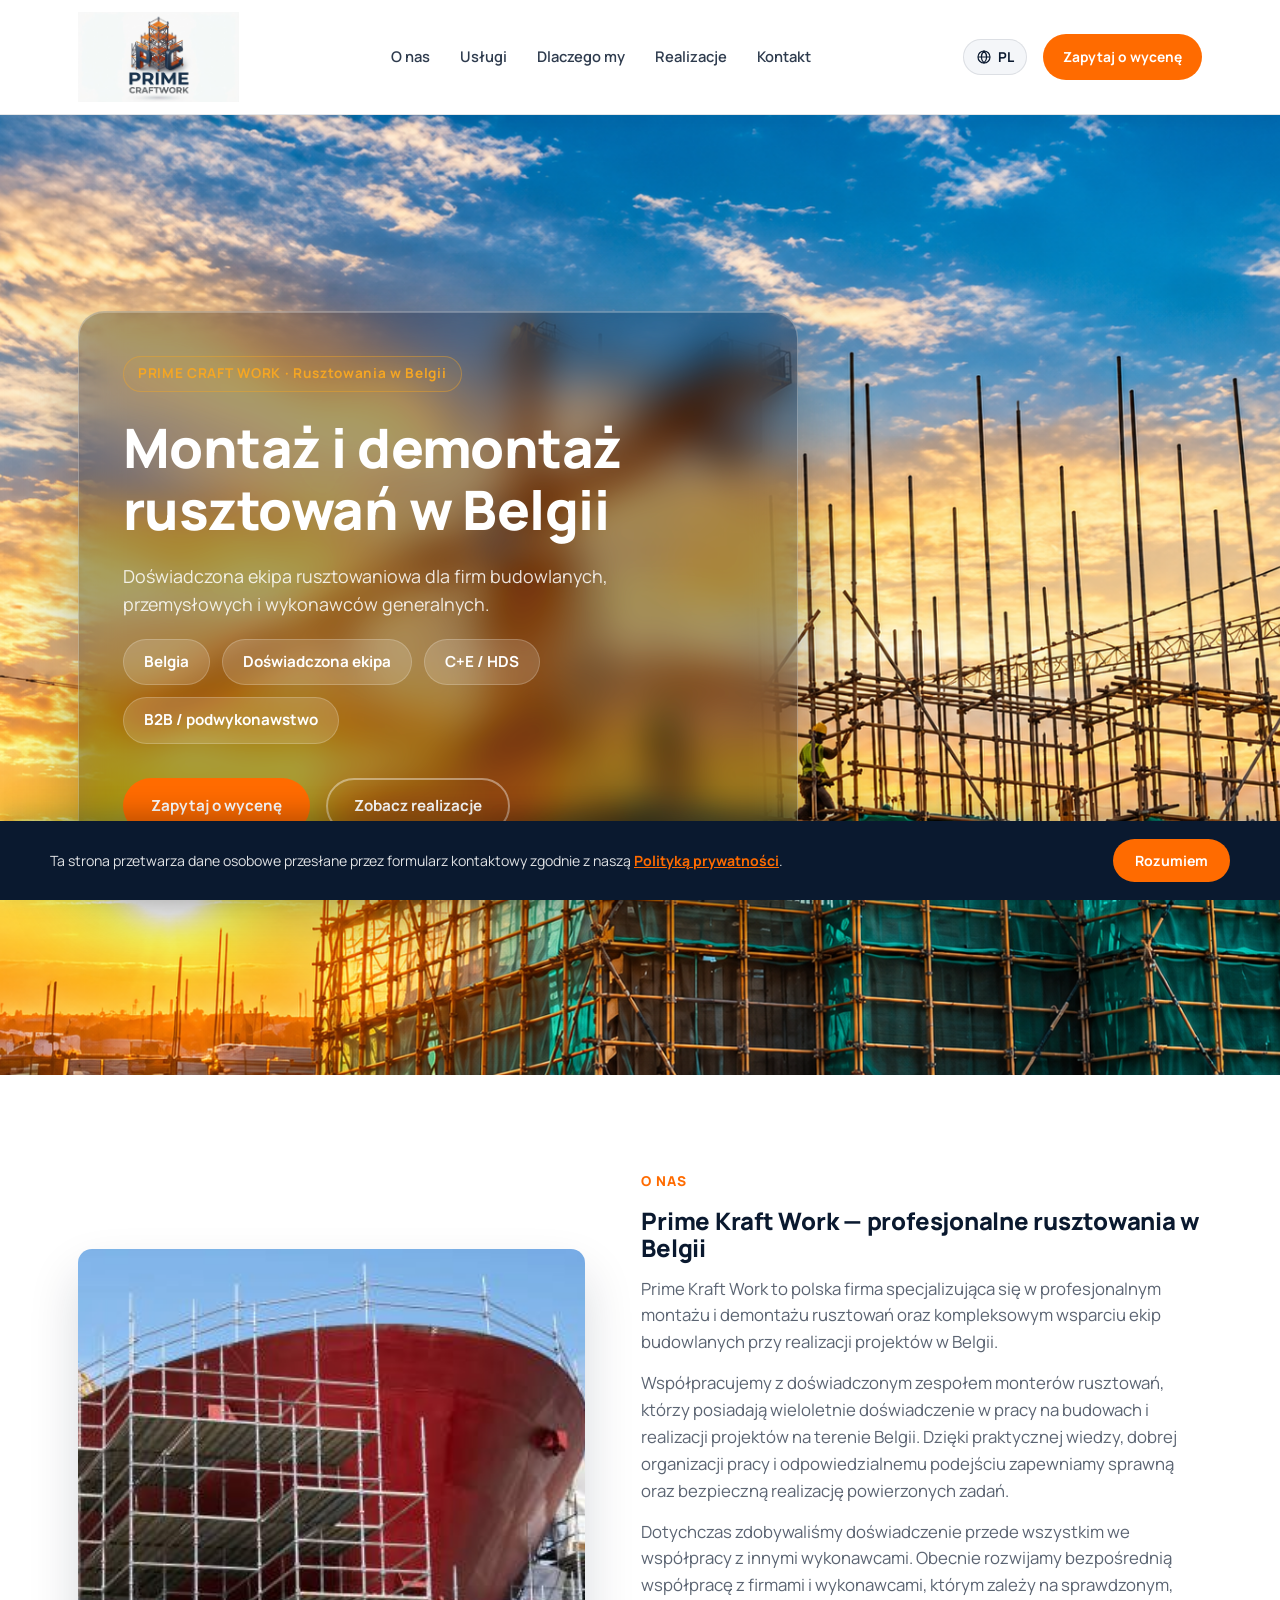
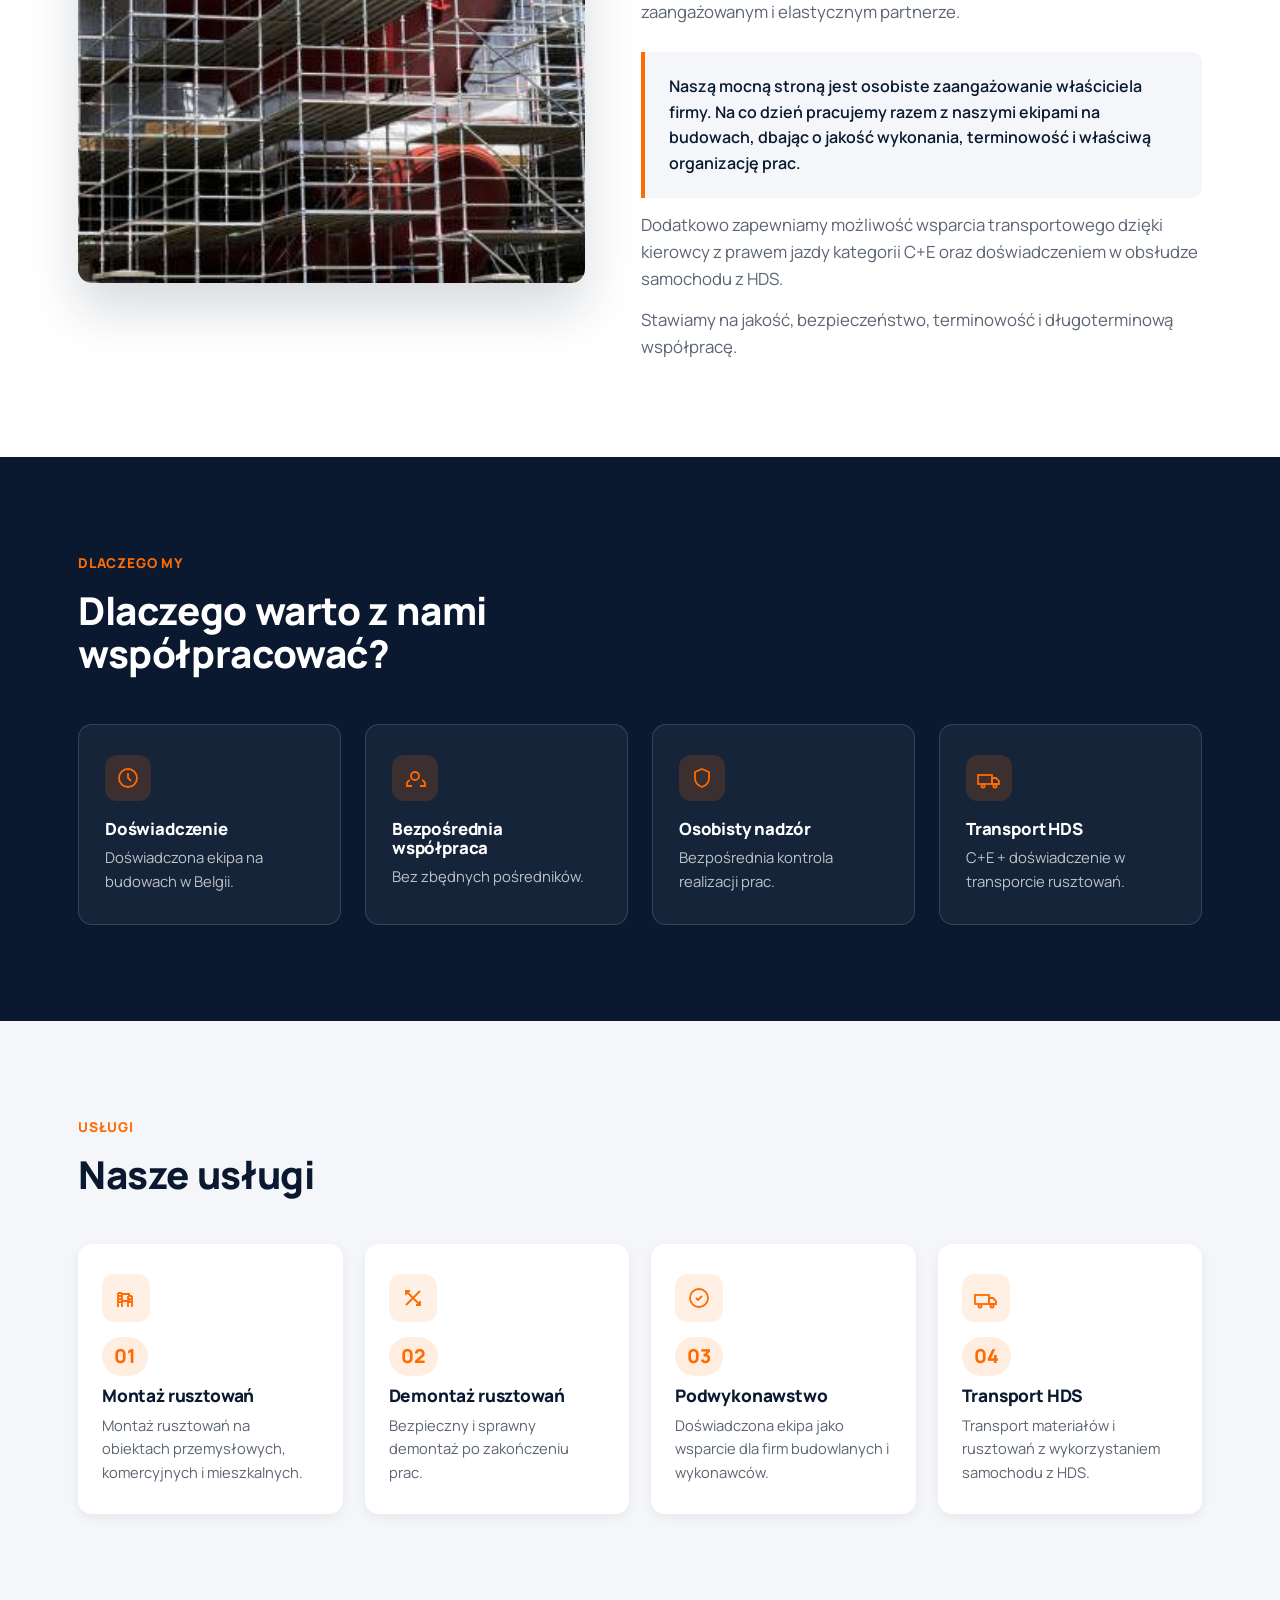
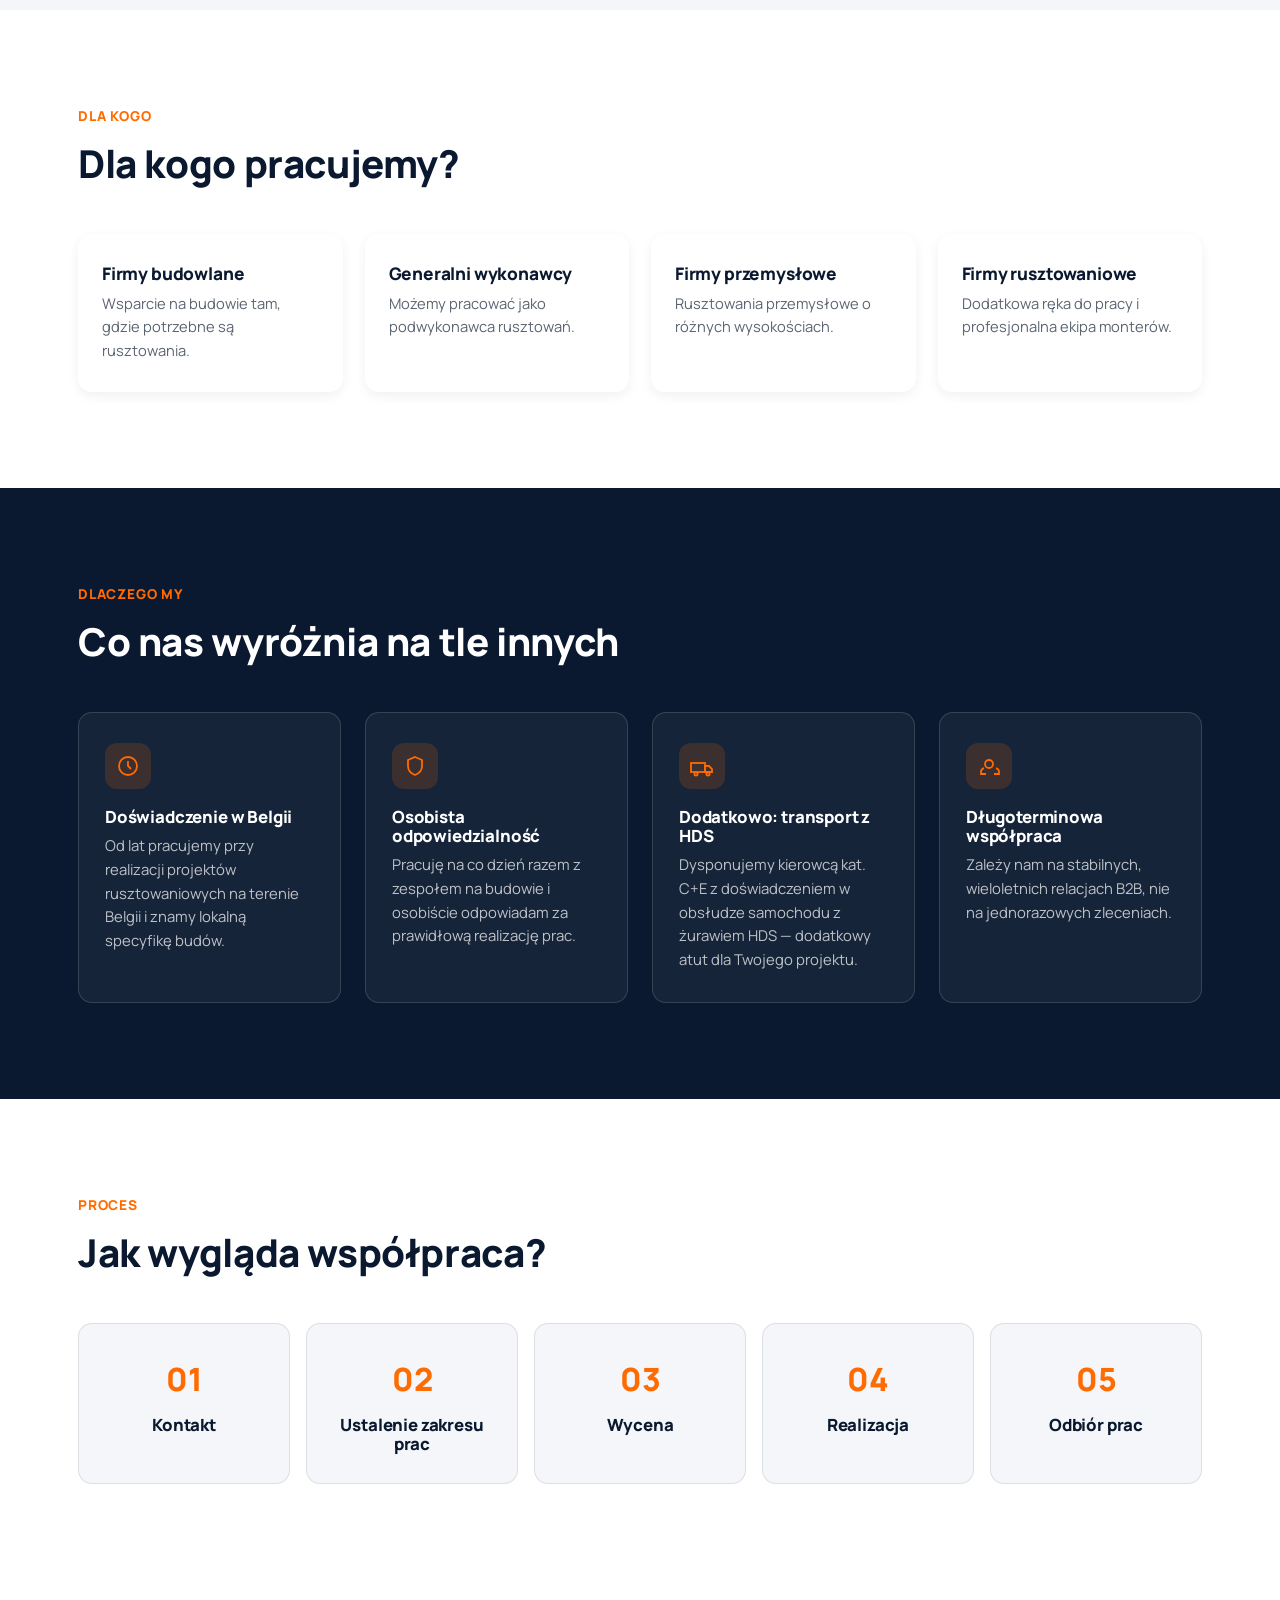
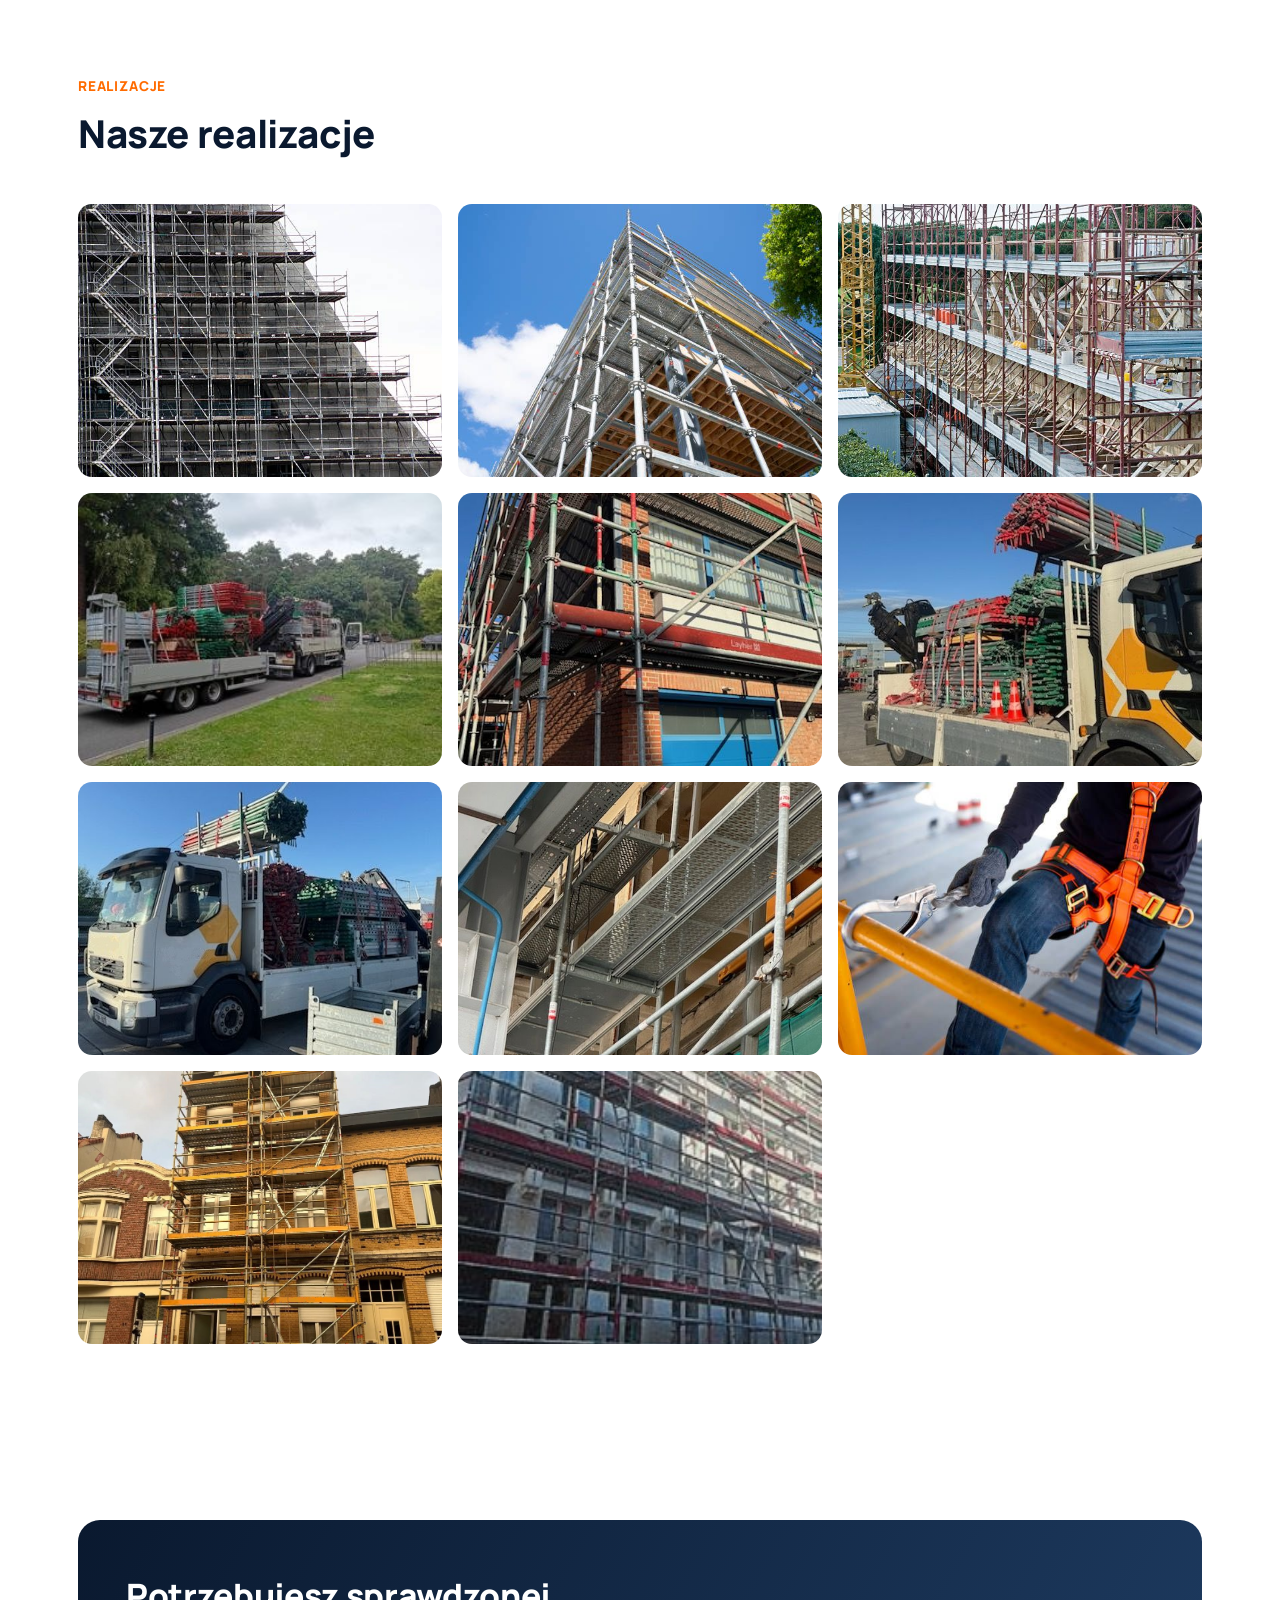
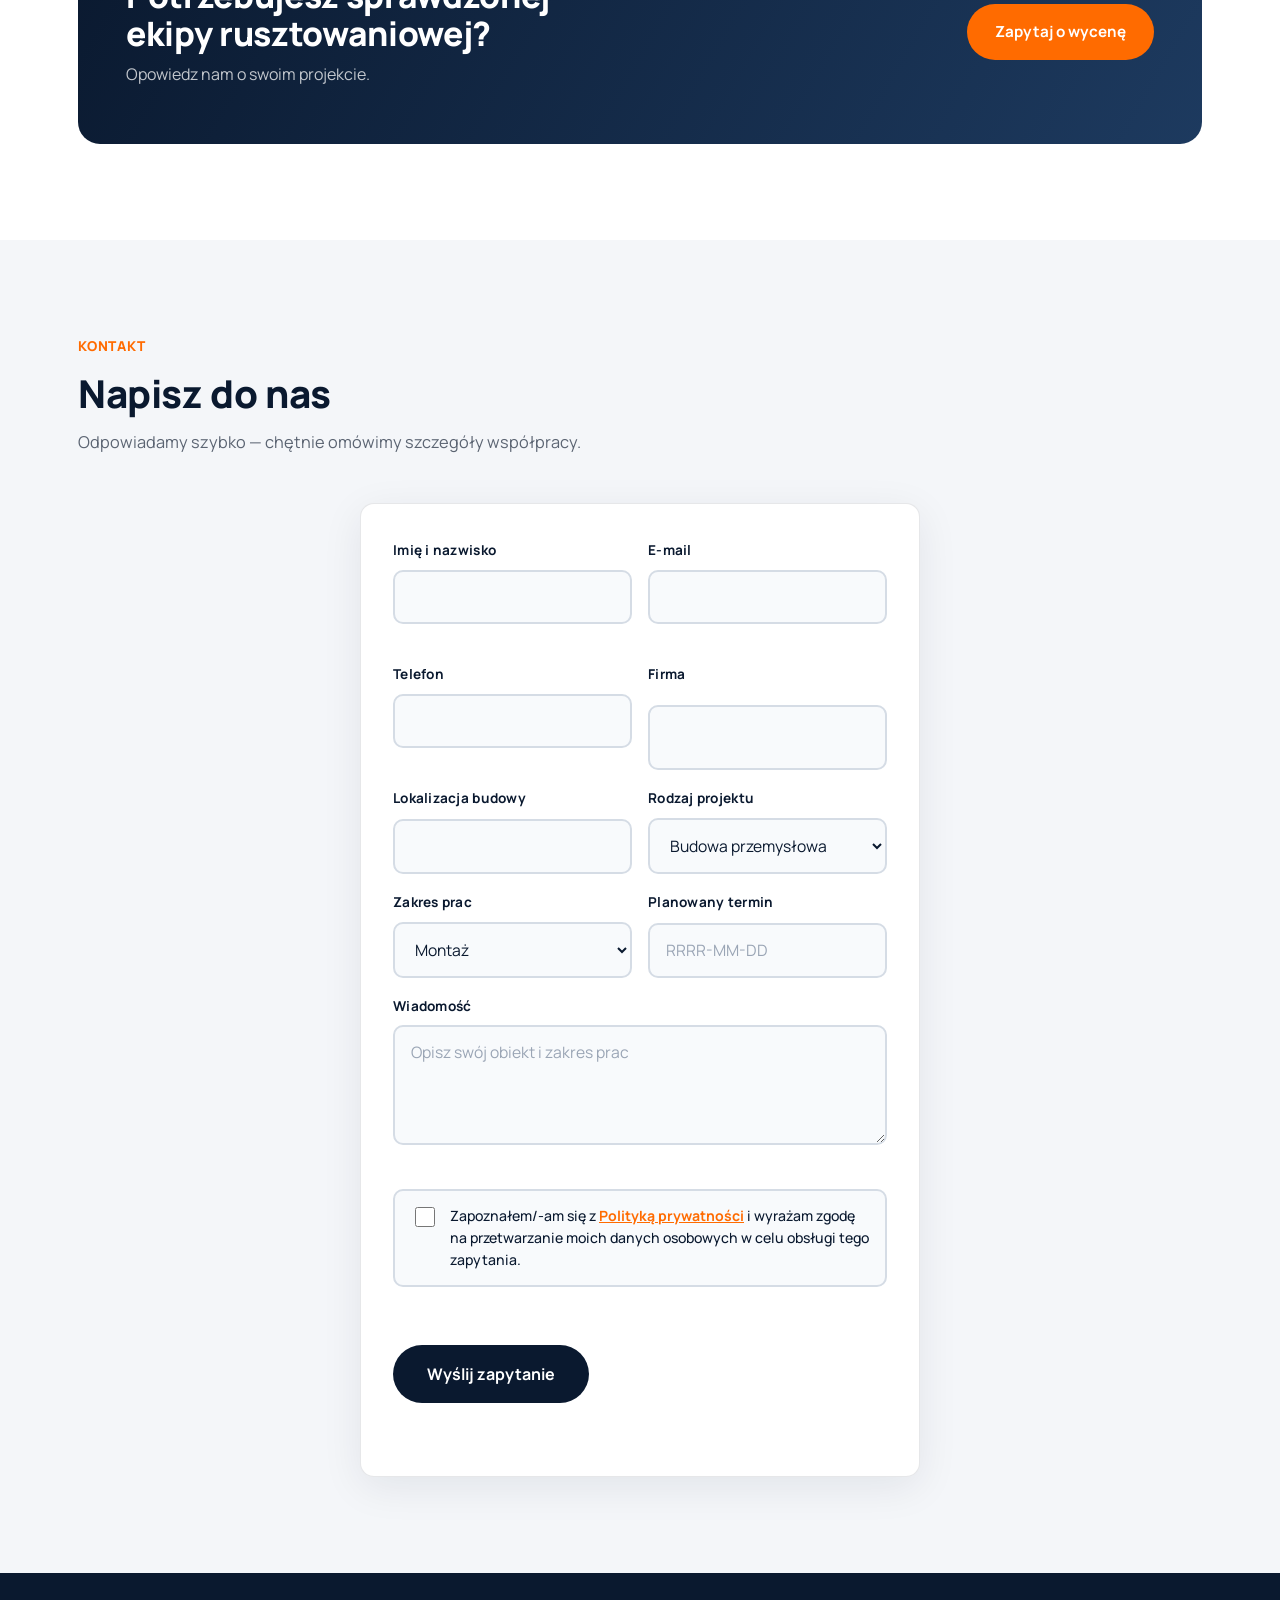
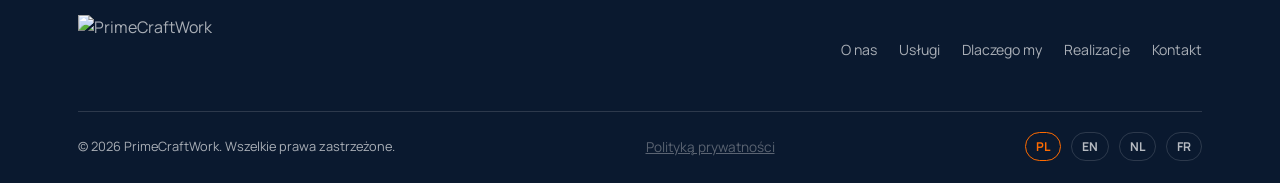
==== commit 4defd0db: "Update index.html" ====
--- a/index.html
+++ b/index.html
@@ -262,7 +262,7 @@
   <div class="wrap">
     <div class="foot-top">
      <a href="#top" class="foot-logo">
-  <img src="images/logo.jpg" alt="PrimeCraftWork" class="logo-img">
+  <img src="images/logo-dark.png" alt="PrimeCraftWork" class="logo-img">
 </a>
       <nav class="foot-nav">
         <a href="#about" data-i18n="nav.about">O nas</a>
--- a/css/styles.css
+++ b/css/styles.css
@@ -7,18 +7,13 @@
   --maxw:1180px; --radius:14px;
   font-family:'Manrope',-apple-system,BlinkMacSystemFont,'Segoe UI',Arial,sans-serif;
 }
-/* Исправление горизонтального скролла (белая полоса справа) */
-html, body {
-    width: 100%;
-    max-width: 100vw;
-    overflow-x: hidden;
-}
-
-* {
-    min-width: 0;
-}
 *{box-sizing:border-box;}
 html{scroll-behavior:smooth;}
+html, body {
+  width: 100%;
+  max-width: 100vw;
+  overflow-x: hidden;
+}
 body{margin:0; background:var(--white); color:var(--ink); font-family:inherit; font-size:16px; line-height:1.6; -webkit-font-smoothing:antialiased;}
 h1,h2,h3,h4{margin:0; font-weight:800; line-height:1.14; letter-spacing:-0.01em;}
 p{margin:0;}
@@ -34,23 +29,45 @@
 .reveal.in{opacity:1; transform:none;}
 .js-off .reveal{opacity:1; transform:none;}
 
-/* HEADER */
-header{position:sticky; top:0; z-index:100; background:var(--navy); box-shadow:0 4px 18px rgba(0,0,0,0.18);}
-.nav{display:flex; align-items:center; justify-content:space-between; max-width:var(--maxw); margin:0 auto; padding:16px 28px; gap: 10px;}
-.logo{font-weight:800; font-size:1.25rem; color:var(--white); white-space: nowrap;}
-.logo span{color:var(--orange);}
+/* ============ HEADER — СВЕТЛАЯ ТЕМА ============ */
+header{position:sticky; top:0; z-index:100; background:var(--white); box-shadow:0 4px 18px rgba(10,25,47,0.08); border-bottom:1px solid var(--line-dk);}
+.nav{display:flex; align-items:center; justify-content:space-between; max-width:var(--maxw); margin:0 auto; padding:12px 28px; gap: 10px;}
+
+/* Логотип — картинка */
+.logo, .foot-logo {
+  display: inline-flex;
+  align-items: center;
+  text-decoration: none;
+}
+.logo-img {
+  height: 90px;
+  width: auto;
+  display: block;
+}
+.foot-logo .logo-img {
+  height: 70px;
+  width: auto;
+  display: block;
+}
+
+/* Ссылки в шапке — тёмные */
 .navlinks{display:flex; gap:30px; align-items:center;}
-.navlinks a{color:var(--white); font-size:0.92rem; font-weight:600; opacity:0.88; white-space: nowrap;}
+.navlinks a{color:var(--navy); font-size:0.92rem; font-weight:600; opacity:0.85; white-space:nowrap;}
 .navlinks a:hover{opacity:1; color:var(--orange);}
 .nav-right{display:flex; align-items:center; gap:16px;}
+
+/* Кнопка языка — светлая */
 .langsw{position:relative;}
-.lang-btn{display:flex; align-items:center; gap:6px; background:rgba(255,255,255,0.08); border:1px solid var(--line); color:var(--white); padding:8px 12px; border-radius:999px; font-size:0.85rem; font-weight:700;}
+.lang-btn{display:flex; align-items:center; gap:6px; background:var(--off); border:1.5px solid var(--line-dk); color:var(--navy); padding:8px 12px; border-radius:999px; font-size:0.85rem; font-weight:700;}
+.lang-btn:hover{background:#e8ecf1;}
 .lang-btn svg{width:16px; height:16px;}
-.lang-menu{position:absolute; top:calc(100% + 8px); right:0; background:var(--navy-2); border:1px solid var(--line); border-radius:10px; overflow:hidden; min-width:110px; box-shadow:0 12px 30px rgba(0,0,0,0.35); display:none;}
+.lang-menu{position:absolute; top:calc(100% + 8px); right:0; background:var(--white); border:1px solid var(--line-dk); border-radius:10px; overflow:hidden; min-width:110px; box-shadow:0 12px 30px rgba(10,25,47,0.15); display:none;}
 .lang-menu.open{display:block;}
-.lang-menu button{display:block; width:100%; text-align:left; background:none; border:none; color:var(--white); padding:10px 14px; font-size:0.88rem; font-weight:600;}
-.lang-menu button:hover{background:rgba(255,255,255,0.08);}
+.lang-menu button{display:block; width:100%; text-align:left; background:none; border:none; color:var(--navy); padding:10px 14px; font-size:0.88rem; font-weight:600;}
+.lang-menu button:hover{background:var(--off);}
 .lang-menu button[aria-current="true"]{color:var(--orange);}
+
+/* Кнопки */
 .btn{display:inline-flex; align-items:center; gap:8px; padding:14px 26px; border-radius:999px; font-weight:700; font-size:0.95rem; border:2px solid transparent; transition:transform .2s ease, background .2s ease; white-space: nowrap;}
 .btn-orange{background:var(--orange); color:var(--white);}
 .btn-orange:hover{background:var(--orange-dk); transform:translateY(-2px);}
@@ -58,8 +75,10 @@
 .btn-ghost:hover{border-color:var(--white); transform:translateY(-2px);}
 .btn-dark{background:var(--navy); color:var(--white);}
 .btn-dark:hover{background:var(--navy-2); transform:translateY(-2px);}
+
+/* Бургер — тёмные полоски */
 .burger{display:none; background:none; border:none; padding:6px;}
-.burger span{display:block; width:24px; height:2px; background:var(--white); margin:5px 0; border-radius:2px;}
+.burger span{display:block; width:24px; height:2px; background:var(--navy); margin:5px 0; border-radius:2px;}
 
 /* HERO */
 .hero{position:relative; background:var(--navy); overflow:hidden; display:flex; align-items:center; justify-content:center; min-height:80vh;}
@@ -90,7 +109,7 @@
 .about-text p{color:var(--gray); font-size:1.05rem; margin-top:14px;}
 .quote-box{margin-top:26px; padding:22px 24px; border-left:4px solid var(--orange); background:var(--off); border-radius:0 10px 10px 0; font-size:1rem; color:var(--ink); font-weight:600;}
 
-/* SERVICES & FOR WHOM - РАБОЧИЕ ПЛИТКИ */
+/* SERVICES & FOR WHOM */
 .svc-grid{display:grid; grid-template-columns:repeat(4,1fr); gap:22px;}
 .svc-card{
   background: #FFFFFF;
@@ -114,9 +133,9 @@
 .svc-icon svg{width:24px; height:24px;}
 .svc-num{display: inline-block; font-weight: 800; color: #FF6B00; font-size: 1.2rem; margin-bottom: 10px; background: rgba(255,107,0,0.12); padding: 4px 12px; border-radius: 20px; transition: background .3s ease;}
 .svc-card:hover .svc-num { background: rgba(255,107,0,0.2); }
-.svc-card h3{font-size:1.08rem; margin-bottom:8px; color: #0A192F; transition: color .3s ease;}
+.svc-card h3{font-size:1.08rem; margin-bottom:8px; color: #0A192F; transition: color .3s ease; word-break: break-word; overflow-wrap: break-word;}
 .svc-card:hover h3 { color: #FFFFFF; }
-.svc-card p{color:#5B6472; font-size:0.92rem; transition: color .3s ease;}
+.svc-card p{color:#5B6472; font-size:0.92rem; transition: color .3s ease; word-break: break-word; overflow-wrap: break-word;}
 .svc-card:hover p { color: rgba(255,255,255,0.75); }
 
 #for-whom { background: #FFFFFF; }
@@ -151,9 +170,7 @@
 .cta-band h2{font-size:clamp(1.5rem,3vw,2.1rem); max-width:22ch;}
 .cta-band p{color:rgba(255,255,255,0.75); margin-top:10px; max-width:44ch;}
 
-/* CONTACT */
-/* CONTACT */
-/* Honeypot — скрытое поле для защиты от спам-ботов */
+/* ============ CONTACT ============ */
 .hp-field{
   position: absolute !important;
   width: 1px !important;
@@ -169,13 +186,12 @@
 .contact-grid-single{display:flex; justify-content:center;}
 .contact-grid-single form{width:100%; max-width:560px;}
 
-/* Сама форма — белая карточка с тенью, отделяется от серого фона */
 form{
-  display:grid; 
-  gap:18px; 
-  background: var(--white); 
+  display:grid;
+  gap:18px;
+  background: var(--white);
   padding: 36px 32px;
-  border-radius: var(--radius); 
+  border-radius: var(--radius);
   position: relative;
   box-shadow: 0 10px 40px rgba(10,25,47,0.08);
   border: 1px solid var(--line-dk);
@@ -185,47 +201,37 @@
 .field{display:grid; gap:8px;}
 
 label{
-  font-size: 0.85rem; 
-  font-weight: 700; 
+  font-size: 0.85rem;
+  font-weight: 700;
   color: var(--navy);
   letter-spacing: 0.02em;
 }
 
-/* Поля теперь с ЧЁТКОЙ рамкой и слегка серым фоном — хорошо видны */
 input, textarea, select{
-  border: 2px solid #D5DCE5; 
-  background: #F8FAFC; 
+  border: 2px solid #D5DCE5;
+  background: #F8FAFC;
   padding: 14px 16px;
-  border-radius: 10px; 
-  font-family: inherit; 
-  font-size: 0.98rem; 
+  border-radius: 10px;
+  font-family: inherit;
+  font-size: 0.98rem;
   color: var(--ink);
   transition: border-color .2s ease, background .2s ease, box-shadow .2s ease;
   width: 100%;
 }
-input:hover, textarea:hover, select:hover {
-  border-color: #B0BCCB;
-}
+input:hover, textarea:hover, select:hover { border-color: #B0BCCB; }
 input:focus, textarea:focus, select:focus{
-  outline: none; 
-  border-color: var(--orange); 
+  outline: none;
+  border-color: var(--orange);
   background: var(--white);
   box-shadow: 0 0 0 4px rgba(255,107,0,0.15);
 }
-input::placeholder, textarea::placeholder{
-  color: #9AA5B5;
-  font-weight: 400;
-}
-textarea{
-  resize: vertical; 
-  min-height: 120px;
-}
-
-/* Галочка согласия в отдельной рамке, чтобы не терялась */
+input::placeholder, textarea::placeholder{ color: #9AA5B5; font-weight: 400; }
+textarea{ resize: vertical; min-height: 120px; }
+
 .consent-field{
-  display: flex; 
-  align-items: flex-start; 
-  gap: 12px; 
+  display: flex;
+  align-items: flex-start;
+  gap: 12px;
   padding: 14px 16px;
   background: #F8FAFC;
   border: 2px solid #D5DCE5;
@@ -233,73 +239,28 @@
   margin-top: 4px;
 }
 .consent-field input[type="checkbox"]{
-  width: 20px; 
-  height: 20px; 
-  flex-shrink: 0; 
-  margin-top: 2px; 
-  accent-color: var(--orange); 
-  cursor: pointer;
+  width: 20px; height: 20px; flex-shrink: 0; margin-top: 2px;
+  accent-color: var(--orange); cursor: pointer;
 }
 .consent-field label{
-  font-size: 0.88rem; 
-  font-weight: 500; 
-  color: var(--ink); 
-  line-height: 1.55; 
-  cursor: pointer;
-  letter-spacing: 0;
-}
-.consent-field a{
-  color: var(--orange); 
-  font-weight: 700; 
-  text-decoration: underline;
-}
-.consent-field.has-error{
-  border-color: #D93025; 
-  background: rgba(217,48,37,0.04);
-}
+  font-size: 0.88rem; font-weight: 500; color: var(--ink);
+  line-height: 1.55; cursor: pointer; letter-spacing: 0;
+}
+.consent-field a{ color: var(--orange); font-weight: 700; text-decoration: underline; }
+.consent-field.has-error{ border-color: #D93025; background: rgba(217,48,37,0.04); }
 .consent-field.has-error label{color: #D93025;}
 
-/* Ошибки ввода */
-.field-error{
-  display: block; 
-  min-height: 1.1em; 
-  font-size: 0.8rem; 
-  color: #D93025; 
-  font-weight: 600;
-}
-.field.has-error input, 
-.field.has-error textarea, 
-.field.has-error select{
-  border-color: #D93025;
-  background: rgba(217,48,37,0.04);
-}
-
-/* Кнопка отправки — крупнее */
-#cf-submit{
-  margin-top: 8px;
-  padding: 16px 32px;
-  font-size: 1rem;
-}
+.field-error{ display: block; min-height: 1.1em; font-size: 0.8rem; color: #D93025; font-weight: 600; }
+.field.has-error input,
+.field.has-error textarea,
+.field.has-error select{ border-color: #D93025; background: rgba(217,48,37,0.04); }
+
+#cf-submit{ margin-top: 8px; padding: 16px 32px; font-size: 1rem; }
 #cf-submit[disabled]{opacity: 0.6; cursor: not-allowed; transform: none;}
 
-/* Сообщение о статусе */
-.form-status{
-  font-size: 0.92rem; 
-  font-weight: 600; 
-  padding: 2px 0; 
-  min-height: 1.3em;
-}
+.form-status{ font-size: 0.92rem; font-weight: 600; padding: 2px 0; min-height: 1.3em; }
 .form-status.success{color: #1a7f37;}
 .form-status.error{color: #D93025;}
-
-/* Адаптивность формы */
-@media (max-width:900px){
-  .contact-grid{grid-template-columns:1fr;}
-  .row2{grid-template-columns:1fr;}
-}
-@media (max-width:480px){
-  form{padding: 24px 20px;}
-}
 
 /* POLICY & MODALS */
 .policy-modal{position:fixed; inset:0; z-index:1100; background:rgba(5,10,20,0.72); display:none; align-items:center; justify-content:center; padding:24px; -webkit-backdrop-filter:blur(4px); backdrop-filter:blur(4px);}
@@ -331,13 +292,10 @@
 .privacy-banner-inner{max-width:1180px; margin:0 auto; display:flex; align-items:center; justify-content:space-between; gap:20px; flex-wrap:wrap;}
 .privacy-banner p{font-size:0.88rem; line-height:1.5; max-width:760px; margin:0;}
 .privacy-banner a{color:var(--orange); text-decoration:underline; font-weight:700;}
-@media (max-width:700px){ .privacy-banner-inner{flex-direction:column; align-items:flex-start;} }
-
-/* FOOTER */
+
+/* FOOTER — остаётся тёмным */
 footer{background:var(--navy); color:rgba(255,255,255,0.65); padding:42px 0 22px;}
-.foot-top{display:flex; justify-content:space-between; flex-wrap:wrap; gap:22px; padding-bottom:26px; border-bottom:1px solid var(--line);}
-.foot-logo{color:var(--white); font-weight:800; font-size:1.15rem;}
-.foot-logo span{color:var(--orange);}
+.foot-top{display:flex; justify-content:space-between; flex-wrap:wrap; gap:22px; padding-bottom:26px; border-bottom:1px solid var(--line); align-items:center;}
 .foot-nav{display:flex; gap:22px; flex-wrap:wrap; font-size:0.88rem;}
 .foot-nav a:hover{color:var(--white);}
 .foot-bottom{display:flex; justify-content:space-between; padding-top:20px; font-size:0.8rem; flex-wrap:wrap; gap:12px; align-items:center;}
@@ -345,262 +303,77 @@
 .foot-lang button{background:none; border:1px solid var(--line); color:rgba(255,255,255,0.7); padding:5px 10px; border-radius:999px; font-size:0.76rem; font-weight:700;}
 .foot-lang button[aria-current="true"]{color:var(--orange); border-color:var(--orange);}
 
-/* АДАПТИВНОСТЬ */
-@media (max-width: 480px) {
-  .wrap { padding: 0 16px; }
-  .btn { padding: 12px 20px; font-size: 0.9rem; }
-  .hero { min-height: 70vh; }
-  .hero-inner { padding: 60px 20px; }
-  .glass-card { padding: 24px; border-radius: 18px; }
-  section { padding: 60px 0; }
-  .hero-advantages span { font-size: 0.85rem; padding: 8px 14px; }
-  .step-card { padding: 20px 10px; }
-  form { padding: 20px; }
+/* ============ АДАПТИВНОСТЬ ============ */
+@media (max-width: 980px) {
+  .svc-grid { grid-template-columns: 1fr 1fr; }
+  .why-grid { grid-template-columns: 1fr 1fr; }
+}
+
+@media (max-width: 860px) {
+  .nav { position: relative; padding: 10px 16px; gap: 8px; }
+  .navlinks {
+    display: flex; flex-direction: column; align-items: flex-start; gap: 4px;
+    position: absolute; top: calc(100% + 1px); left: 0; right: 0;
+    background: var(--white); padding: 10px 28px 18px;
+    box-shadow: 0 16px 30px rgba(10,25,47,0.15);
+    max-height: 0; overflow: hidden; opacity: 0;
+    transition: max-height .3s ease, opacity .25s ease, padding .3s ease;
+  }
+  .navlinks.open { max-height: 400px; opacity: 1; padding: 14px 28px 20px; }
+  .navlinks a { padding: 10px 0; width: 100%; border-bottom: 1px solid var(--line-dk); color: var(--navy); }
+  .navlinks a:last-child { border-bottom: none; }
+  .burger { display: block; }
+  .cta-band { flex-direction: column; align-items: flex-start; }
+
+  /* Логотип в шапке на планшете */
+  .logo-img { height: 60px; }
+  .foot-logo .logo-img { height: 50px; }
 }
 
 @media (max-width: 768px) {
+  section { padding: 70px 0; }
   .hero { min-height: 60vh; }
   .hero-inner { padding: 80px 20px; }
   .hero h1 { font-size: 2rem; }
   .hero p.lead { font-size: 1rem; }
-  section { padding: 70px 0; }
   .about { grid-template-columns: 1fr; gap: 30px; }
   .why-grid { grid-template-columns: 1fr; }
   .steps-grid { grid-template-columns: 1fr 1fr; }
   .gallery-grid { grid-template-columns: 1fr 1fr; }
   .cta-band { padding: 30px 24px; flex-direction: column; align-items: flex-start; }
   .row2 { grid-template-columns: 1fr; }
-}
-
-@media (max-width: 980px) {
-  .svc-grid { grid-template-columns: 1fr 1fr; }
-  .why-grid { grid-template-columns: 1fr 1fr; }
-}
-
-@media (max-width: 860px) {
-  .nav { position: relative; }
-  .navlinks { display: flex; flex-direction: column; align-items: flex-start; gap: 4px; position: absolute; top: calc(100% + 1px); left: 0; right: 0; background: var(--navy); padding: 10px 28px 18px; box-shadow: 0 16px 30px rgba(0,0,0,0.28); max-height: 0; overflow: hidden; opacity: 0; transition: max-height .3s ease, opacity .25s ease, padding .3s ease; }
-  .navlinks.open { max-height: 400px; opacity: 1; padding: 14px 28px 20px; }
-  .navlinks a { padding: 10px 0; width: 100%; }
-  .burger { display: block; }
-  .cta-band { flex-direction: column; align-items: flex-start; }
-}
-
-@media (min-width: 1600px) {
-  .hero { min-height: 70vh; }
-}
-
-/* ============ МОБИЛЬНАЯ ШАПКА - ИСПРАВЛЕНИЕ ВЫЛЕТА ============ */
-@media (max-width: 600px) {
-  .nav {
-    padding: 12px 16px;
-    gap: 8px;
-  }
-  .logo {
-    font-size: 1.05rem; /* Уменьшаем логотип */
-  }
-  .btn {
-    padding: 8px 12px;  /* Уменьшаем отступы кнопки */
-    font-size: 0.75rem; /* Уменьшаем текст кнопки */
-    
-    /* РАЗРЕШАЕМ ПЕРЕНОС ТЕКСТА НА МОБИЛЬНЫХ */
-    white-space: normal;
-    line-height: 1.2;
-    text-align: center;
-  }
-  .lang-btn {
-    padding: 6px 8px;
-    font-size: 0.7rem;
-    gap: 4px;
-  }
-  .lang-btn svg {
-    width: 14px;
-    height: 14px;
-  }
-}
-/* ====== Mobile Adaptation Fixes (Append to end of styles.css) ====== */
-
-/* 1. Исправление текста в плитках: разрешаем перенос длинных слов */
-.svc-card h3,
-.svc-card p {
-    word-break: break-word;
-    overflow-wrap: break-word;
-}
-
-/* 2. На маленьких экранах принудительно делаем 1 колонку (а не 2) */
+  .contact-grid { grid-template-columns: 1fr; }
+
+  /* Логотип в шапке на телефоне */
+  .logo-img { height: 52px; }
+  .foot-logo .logo-img { height: 44px; }
+}
+
 @media (max-width: 700px) {
-    .svc-grid,
-    .why-grid,
-    .gallery-grid,
-    .steps-grid {
-        grid-template-columns: 1fr !important;
-    }
-    .svc-card {
-        padding: 24px;
-    }
-}
-
-/* 3. Исправление шапки: уменьшаем высоту, чтобы фото не зуммировалось */
-@media (max-width: 700px) {
-    .hero {
-        min-height: 55vh; /* Высота стала меньше, фото влезает лучше */
-        padding: 0;
-    }
-    .hero-inner {
-        padding: 50px 20px;
-    }
-    .hero-bg {
-        background-size: cover !important;
-        background-position: center center !important;
-    }
-}
-/* ====== ФИНАЛЬНЫЕ ИСПРАВЛЕНИЯ ====== */
-
-/* Шапка: фон не растягивается, а кадрируется без порчи качества */
-.hero {
-  min-height: 0;
-  background-size: cover !important;
-  background-position: center center !important;
-  background-repeat: no-repeat !important;
-}
-
-/* Ограничение высоты шапки на мобильных, чтобы фото не "вылезало" */
-@media (max-width: 768px) {
-  .hero {
-    min-height: 60vh;
-  }
-  .hero-inner {
-    padding: 50px 20px;
-  }
-  .glass-card {
-    padding: 24px;
-  }
-  .hero h1 {
-    font-size: 1.8rem;
-  }
-  .hero p.lead {
-    font-size: 1rem;
-  }
-  .hero-advantages {
-    gap: 8px;
-  }
-  .hero-advantages span {
-    font-size: 0.8rem;
-    padding: 8px 12px;
-  }
-}
-
-/* Плитки: всегда 1 колонка на экранах меньше 768px, тексты переносятся */
-@media (max-width: 768px) {
   .svc-grid,
   .why-grid,
   .gallery-grid,
   .steps-grid {
-    grid-template-columns: 1fr;
-    gap: 16px;
+    grid-template-columns: 1fr !important;
   }
-  .svc-card {
-    padding: 24px;
-  }
-  .svc-card h3,
-  .svc-card p {
-    overflow-wrap: break-word;
-    word-break: break-word;
-  }
-}
-/* ============ ИНВЕРСИЯ ШАПКИ — светлая тема ============ */
-header {
-  background: var(--white) !important;
-  box-shadow: 0 4px 18px rgba(10,25,47,0.08) !important;
-  border-bottom: 1px solid var(--line-dk);
-}
-
-/* Логотип — тёмно-синий текст */
-.logo {
-  color: var(--navy) !important;
-}
-.logo span {
-  color: var(--orange) !important;
-}
-
-/* Картинка-логотип на белом фоне — без плашек и рамок */
-.logo-img {
-  height: 55px;
-  width: auto;
-  display: block;
-  background: transparent !important;
-  padding: 0 !important;
-  border-radius: 0 !important;
-  box-shadow: none !important;
-}
-
-/* Ссылки в шапке — тёмные */
-.navlinks a {
-  color: var(--navy) !important;
-  opacity: 0.85;
-}
-.navlinks a:hover {
-  color: var(--orange) !important;
-  opacity: 1;
-}
-
-/* Кнопка языка — светлая */
-.lang-btn {
-  background: var(--off) !important;
-  border: 1.5px solid var(--line-dk) !important;
-  color: var(--navy) !important;
-}
-.lang-btn:hover {
-  background: #e8ecf1 !important;
-}
-
-/* Выпадающее меню языков — светлое */
-.lang-menu {
-  background: var(--white) !important;
-  border: 1px solid var(--line-dk) !important;
-  box-shadow: 0 12px 30px rgba(10,25,47,0.15) !important;
-}
-.lang-menu button {
-  color: var(--navy) !important;
-}
-.lang-menu button:hover {
-  background: var(--off) !important;
-}
-.lang-menu button[aria-current="true"] {
-  color: var(--orange) !important;
-}
-
-/* Бургер — тёмные полоски */
-.burger span {
-  background: var(--navy) !important;
-}
-
-/* Мобильное меню — тоже светлое */
-@media (max-width: 860px) {
-  .navlinks {
-    background: var(--white) !important;
-    box-shadow: 0 16px 30px rgba(10,25,47,0.15) !important;
-  }
-  .navlinks a {
-    color: var(--navy) !important;
-    border-bottom: 1px solid var(--line-dk);
-  }
-  .navlinks a:last-child {
-    border-bottom: none;
-  }
-}
-header {
-  background: var(--white) !important;
-  box-shadow: 0 4px 18px rgba(10,25,47,0.08) !important;
-  border-bottom: 1px solid rgba(10,25,47,0.1);
-}
-.logo, .foot-logo { color: var(--navy); }
-.navlinks a { color: var(--navy) !important; }
-.navlinks a:hover { color: var(--orange) !important; }
-.lang-btn {
-  background: var(--off) !important;
-  border: 1.5px solid rgba(10,25,47,0.1) !important;
-  color: var(--navy) !important;
-}
-.burger span { background: var(--navy) !important; }
-.foot-logo .logo-img { background: transparent; }
+}
+
+@media (max-width: 480px) {
+  .wrap { padding: 0 16px; }
+  .btn { padding: 12px 20px; font-size: 0.9rem; }
+  .hero { min-height: 55vh; }
+  .hero-inner { padding: 50px 20px; }
+  .glass-card { padding: 24px; border-radius: 18px; }
+  section { padding: 60px 0; }
+  .hero-advantages span { font-size: 0.85rem; padding: 8px 14px; }
+  .step-card { padding: 20px 10px; }
+  form { padding: 24px 20px; }
+
+  /* Логотип на маленьких телефонах */
+  .logo-img { height: 42px; }
+  .foot-logo .logo-img { height: 36px; }
+}
+
+@media (min-width: 1600px) {
+  .hero { min-height: 70vh; }
+}
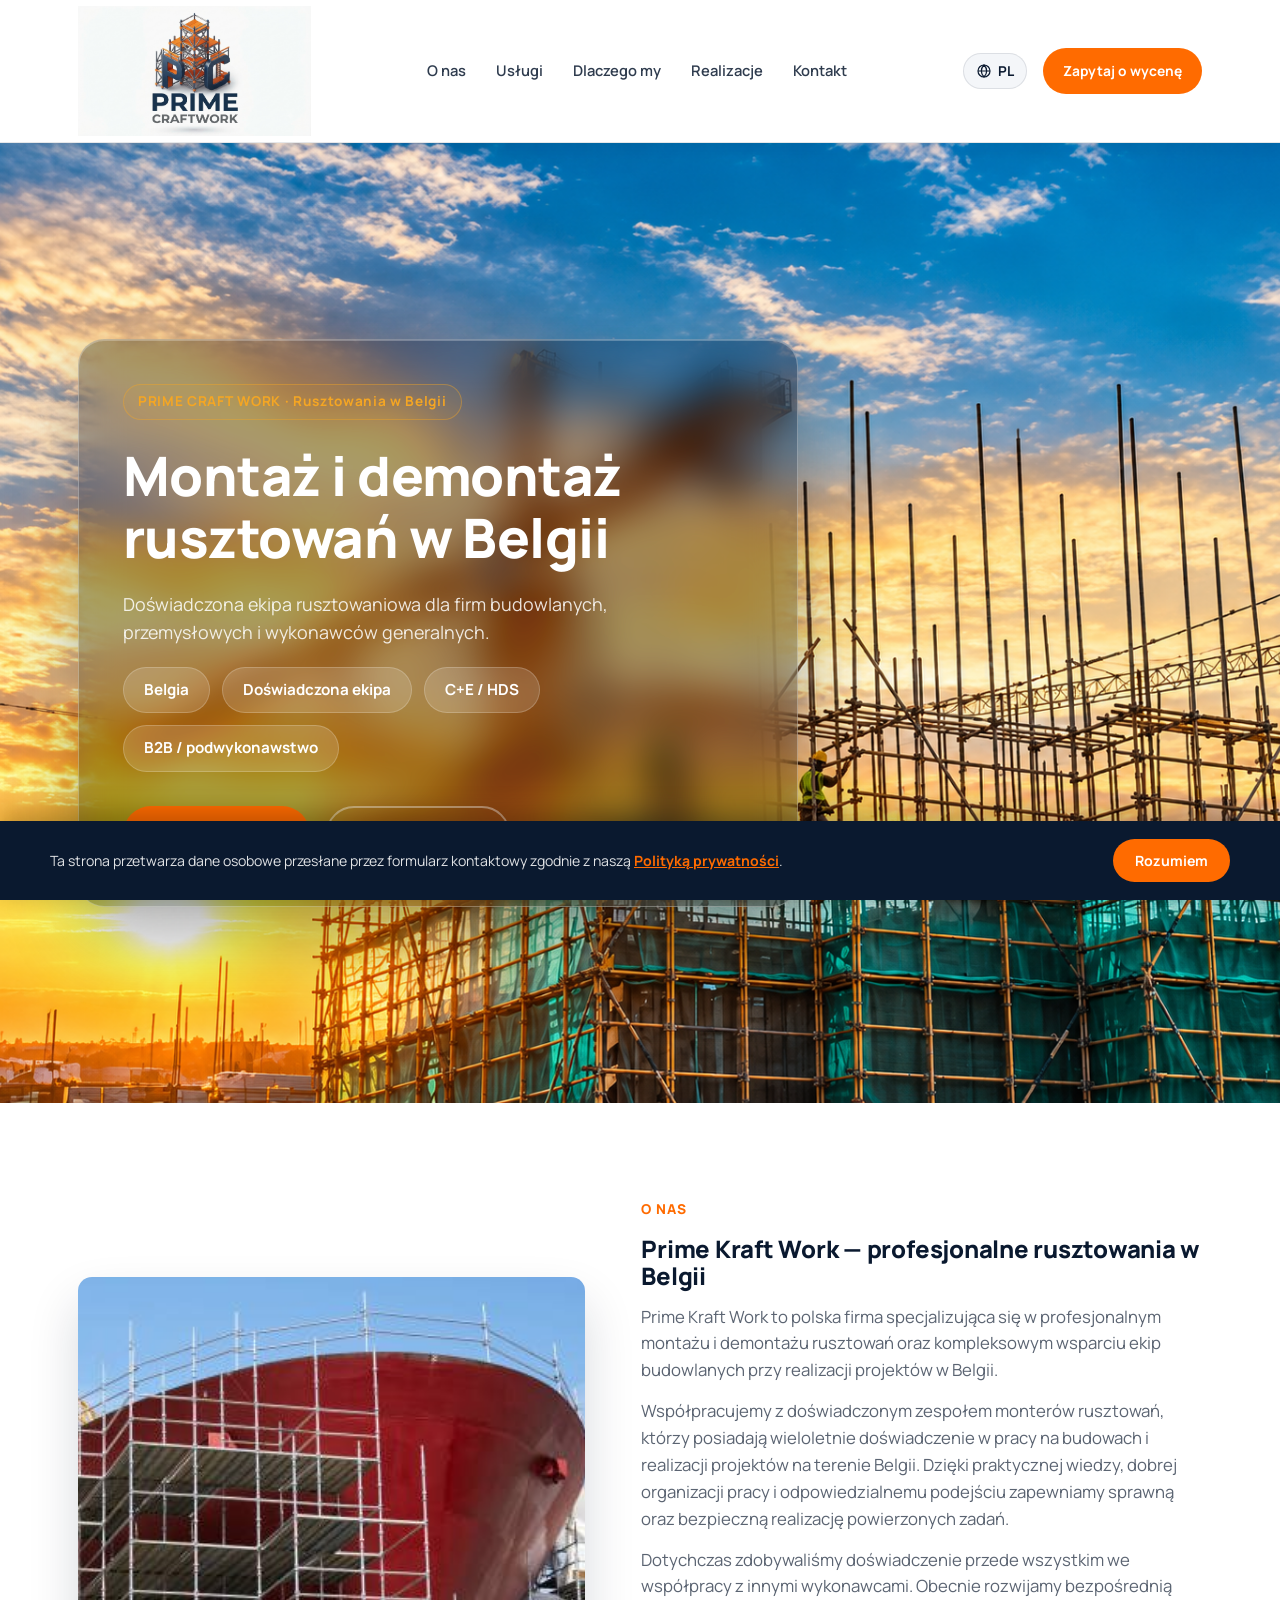
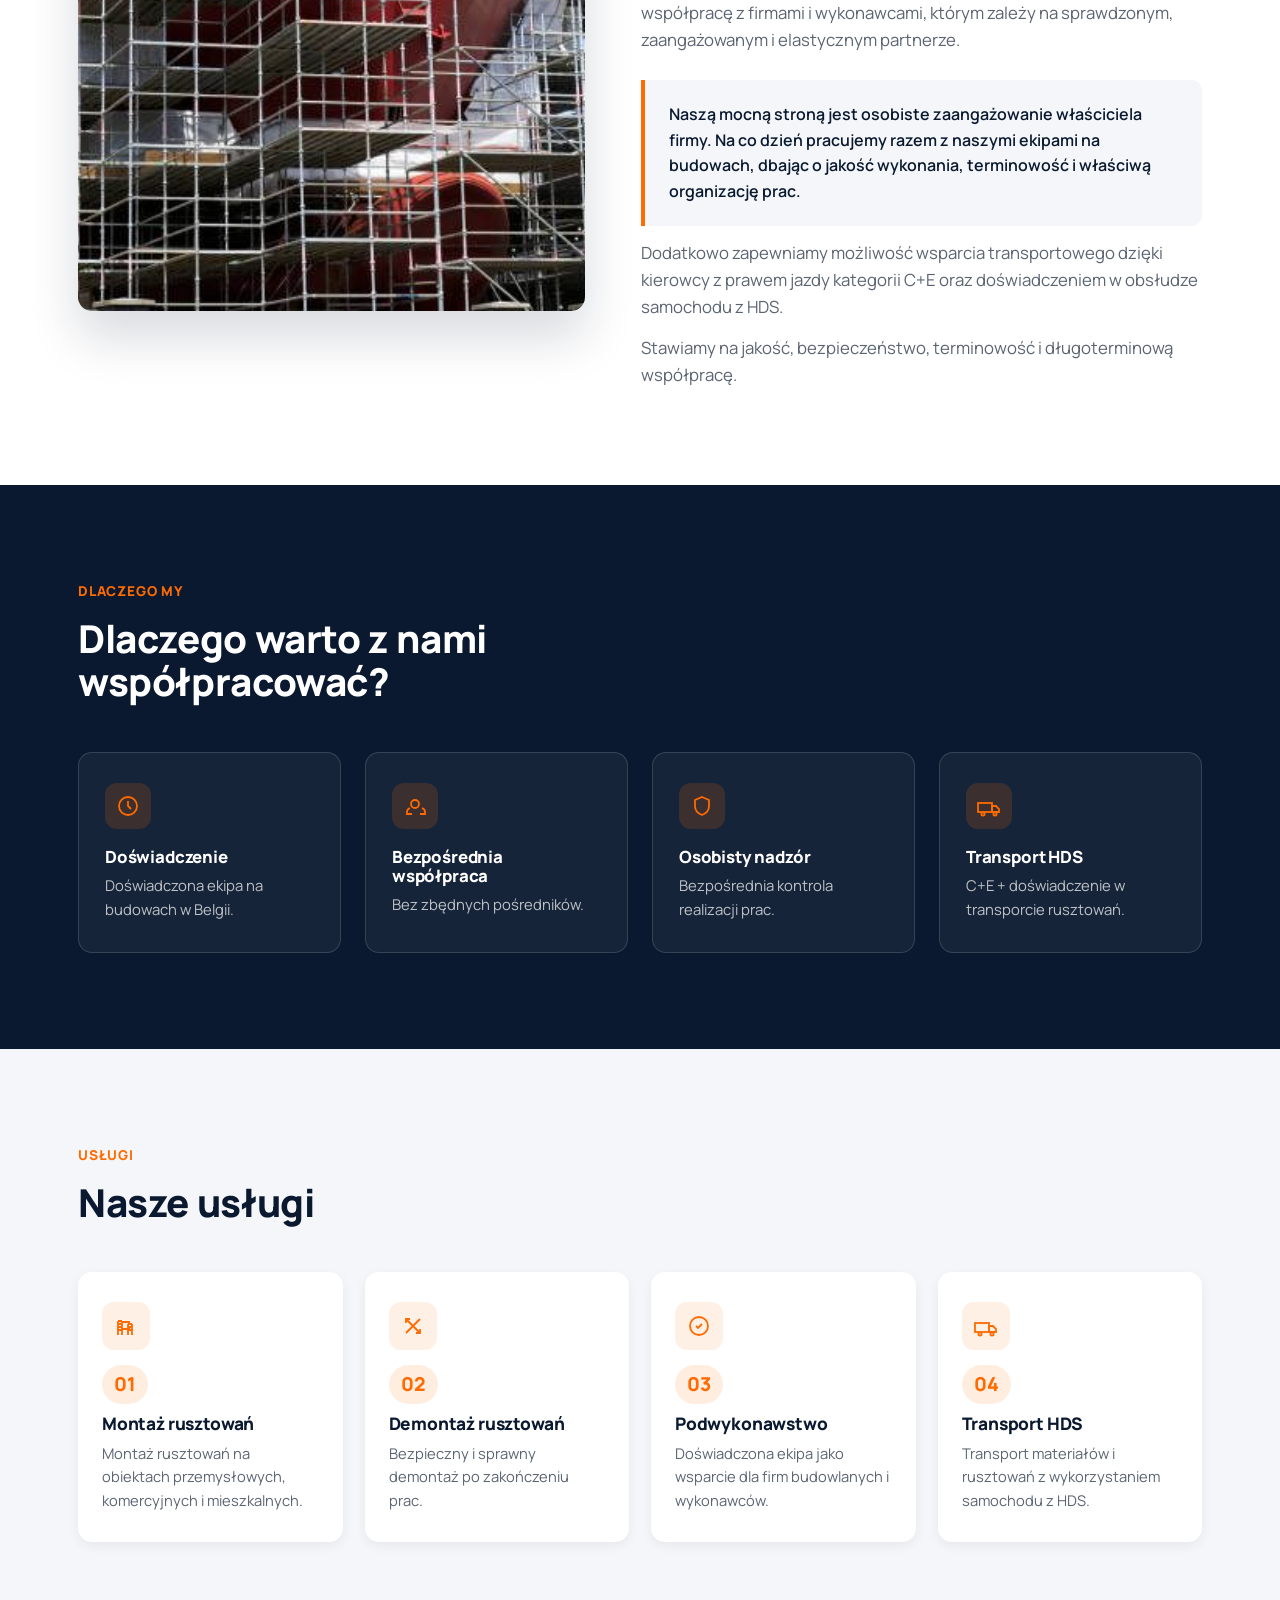
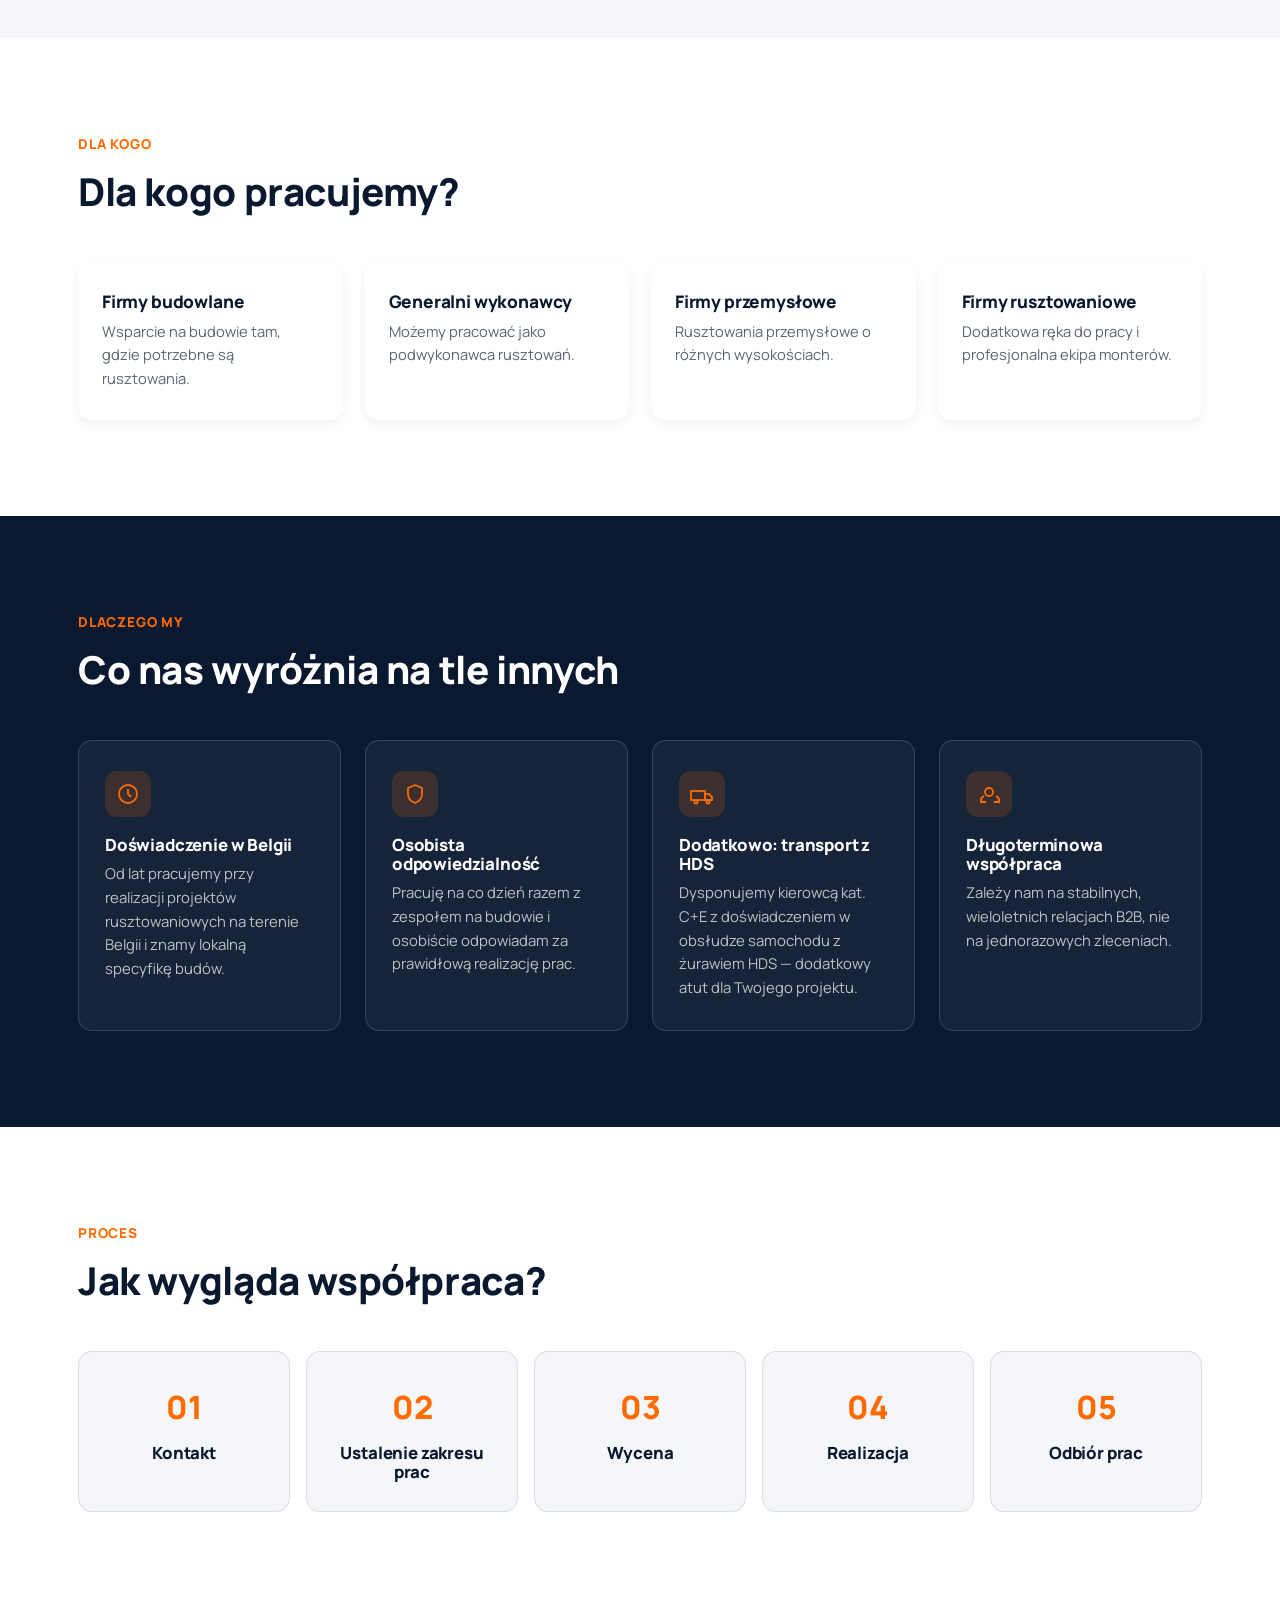
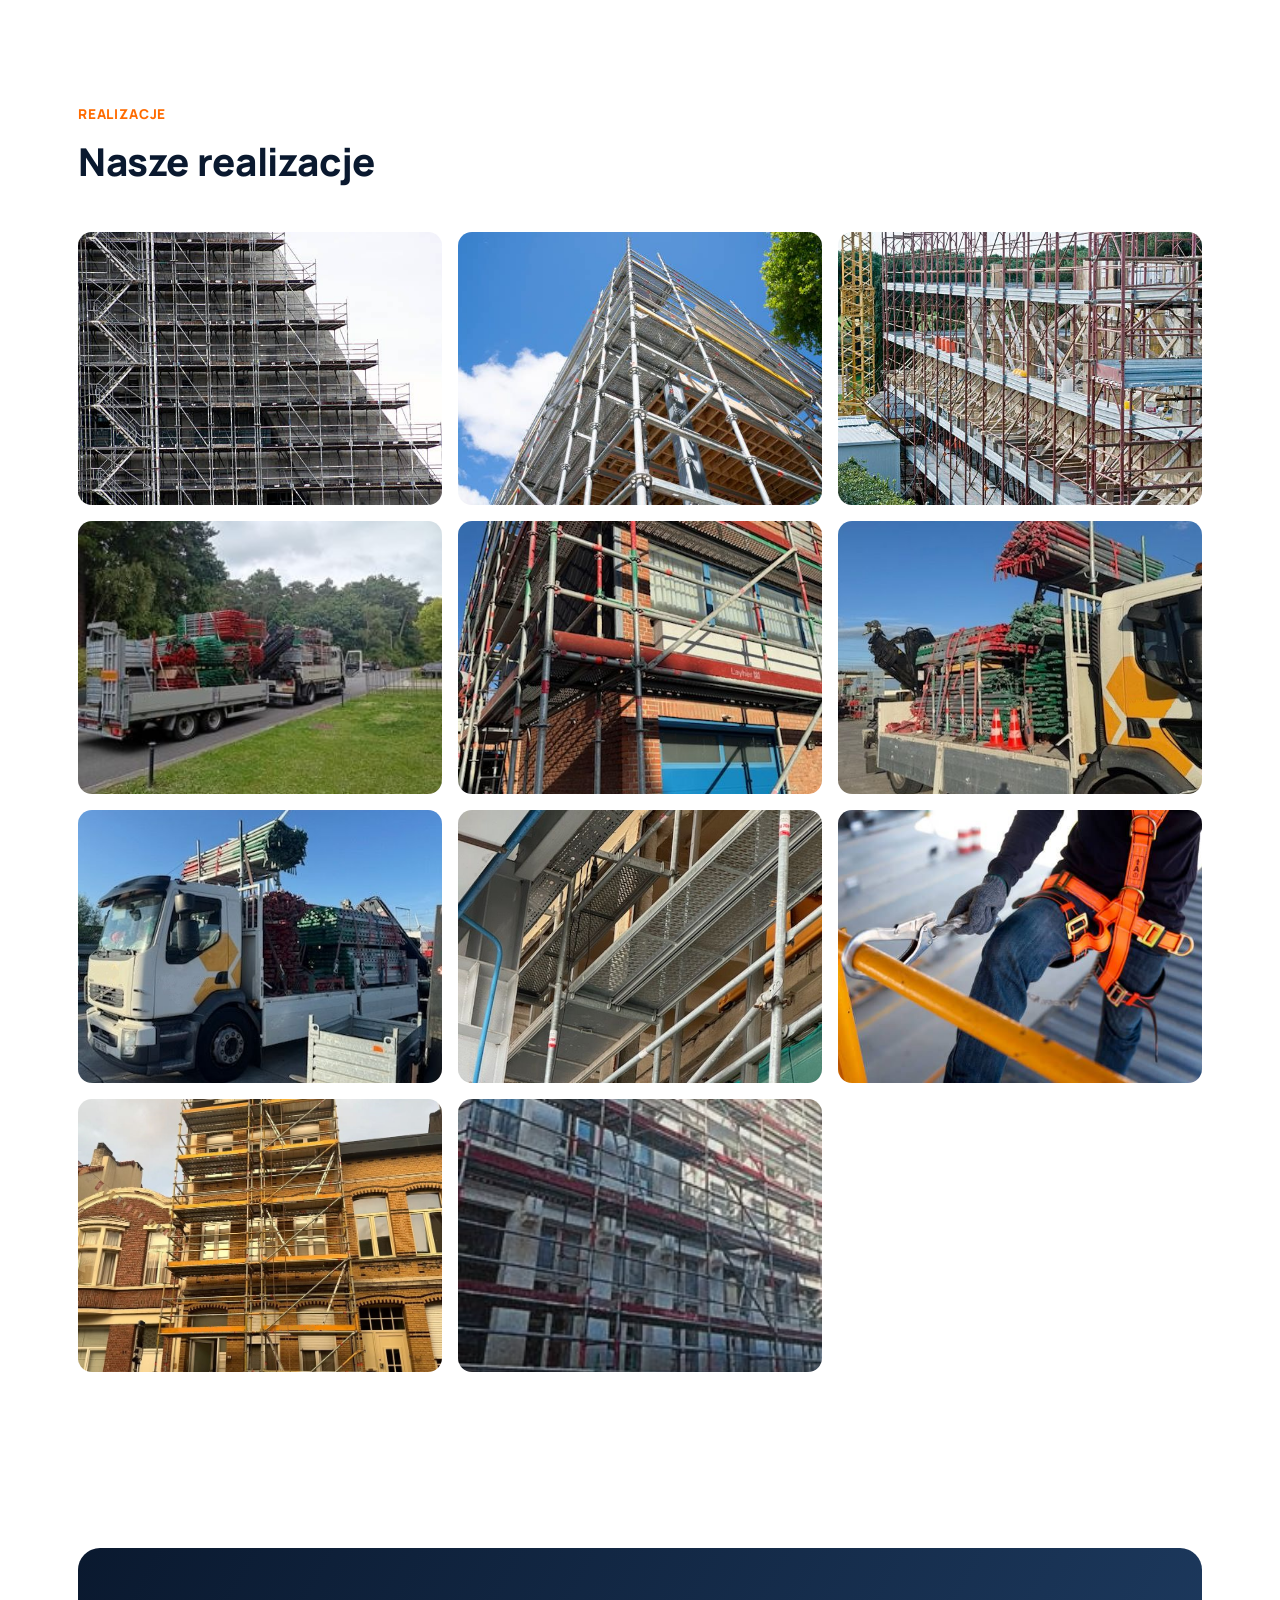
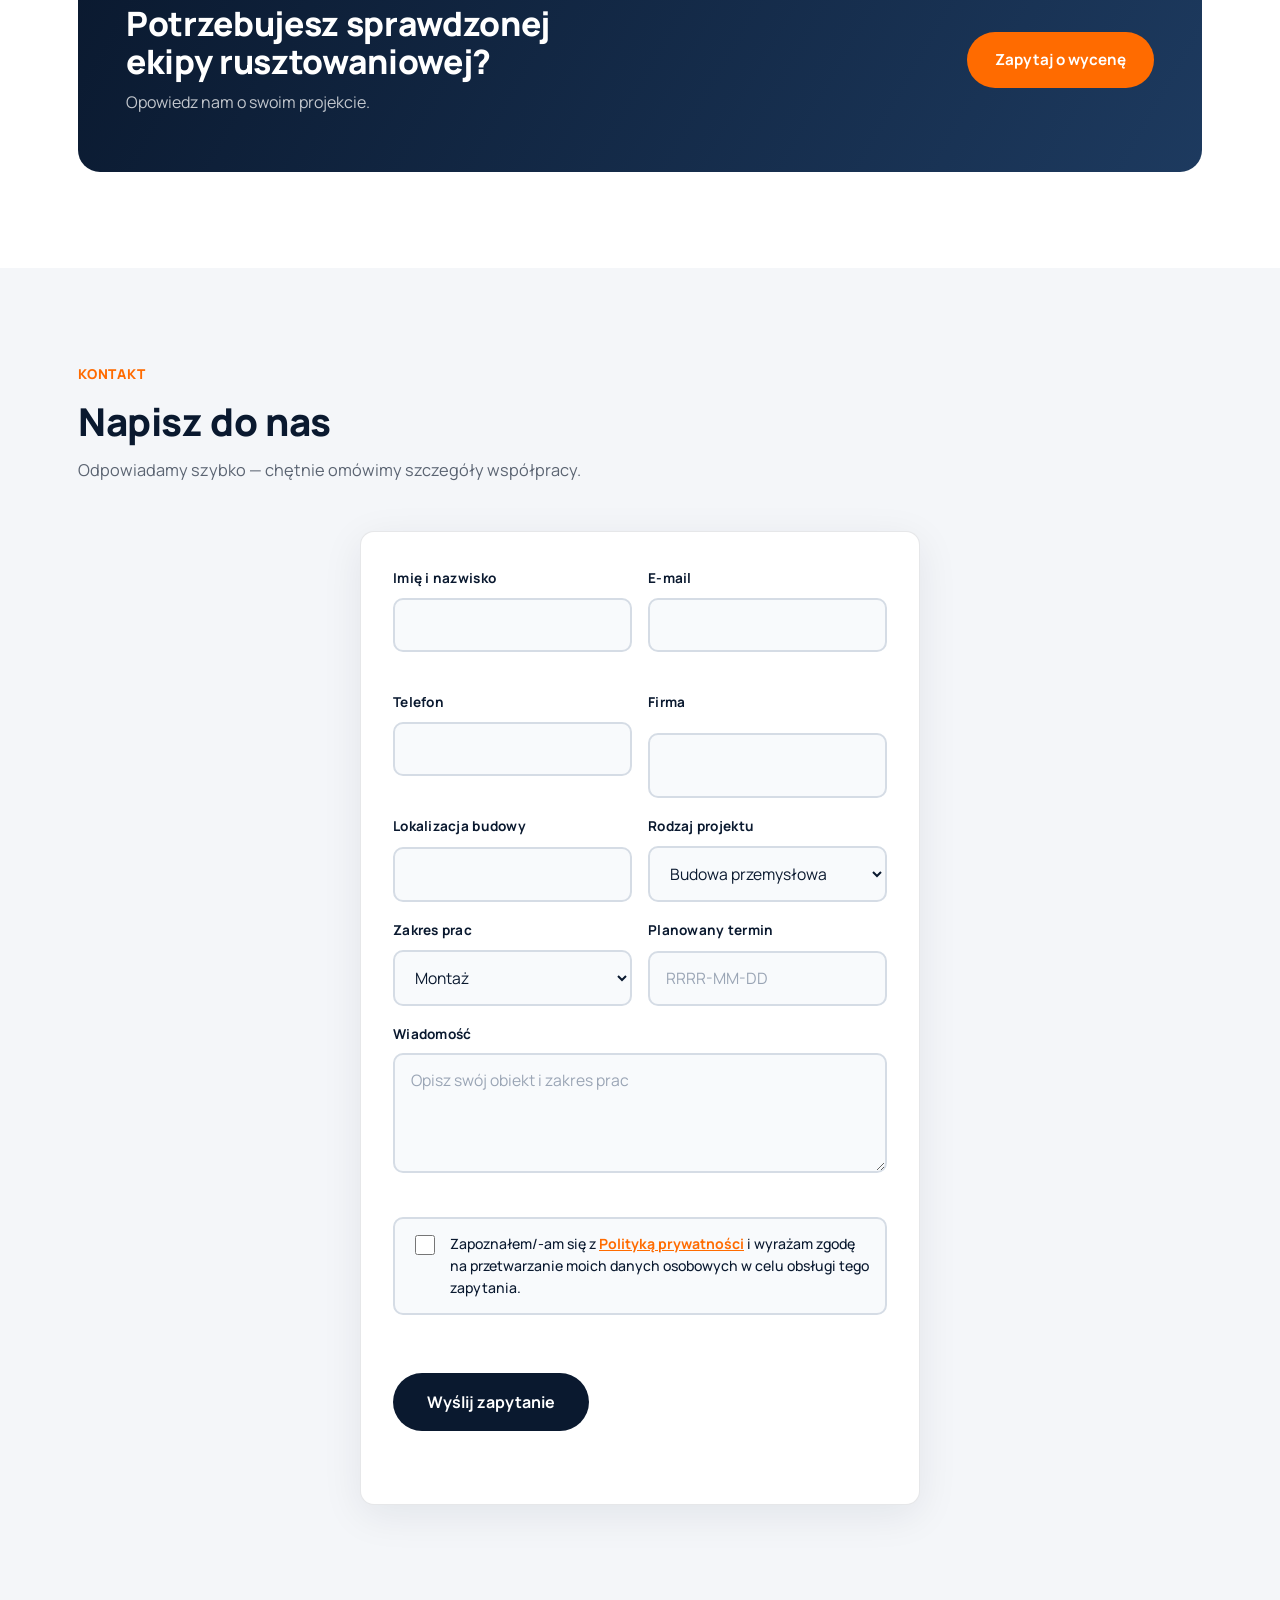
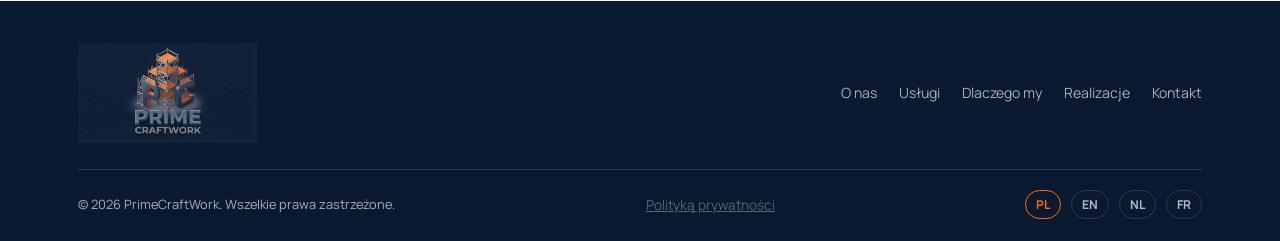
==== commit 98d63dae: "Update print statement from 'Hello' to 'Goodbye'" ====
--- a/index.html
+++ b/index.html
@@ -262,7 +262,7 @@
   <div class="wrap">
     <div class="foot-top">
      <a href="#top" class="foot-logo">
-  <img src="images/logo-dark.png" alt="PrimeCraftWork" class="logo-img">
+  <img src="images/logo-dark.jpg" alt="PrimeCraftWork" class="logo-img">
 </a>
       <nav class="foot-nav">
         <a href="#about" data-i18n="nav.about">O nas</a>
--- a/css/styles.css
+++ b/css/styles.css
@@ -31,26 +31,29 @@
 
 /* ============ HEADER — СВЕТЛАЯ ТЕМА ============ */
 header{position:sticky; top:0; z-index:100; background:var(--white); box-shadow:0 4px 18px rgba(10,25,47,0.08); border-bottom:1px solid var(--line-dk);}
-.nav{display:flex; align-items:center; justify-content:space-between; max-width:var(--maxw); margin:0 auto; padding:12px 28px; gap: 10px;}
-
-/* Логотип — картинка */
+.nav{display:flex; align-items:center; justify-content:space-between; max-width:var(--maxw); margin:0 auto; padding:6px 28px; gap: 10px;}
+
+/* Логотип */
 .logo, .foot-logo {
   display: inline-flex;
   align-items: center;
   text-decoration: none;
+  flex-shrink: 0;
 }
 .logo-img {
-  height: 90px;
+  height: 130px;
   width: auto;
+  max-width: 320px;
   display: block;
 }
 .foot-logo .logo-img {
-  height: 70px;
+  height: 100px;
   width: auto;
+  max-width: 260px;
   display: block;
 }
 
-/* Ссылки в шапке — тёмные */
+/* Навигация */
 .navlinks{display:flex; gap:30px; align-items:center;}
 .navlinks a{color:var(--navy); font-size:0.92rem; font-weight:600; opacity:0.85; white-space:nowrap;}
 .navlinks a:hover{opacity:1; color:var(--orange);}
@@ -109,32 +112,19 @@
 .about-text p{color:var(--gray); font-size:1.05rem; margin-top:14px;}
 .quote-box{margin-top:26px; padding:22px 24px; border-left:4px solid var(--orange); background:var(--off); border-radius:0 10px 10px 0; font-size:1rem; color:var(--ink); font-weight:600;}
 
-/* SERVICES & FOR WHOM */
+/* SERVICES */
 .svc-grid{display:grid; grid-template-columns:repeat(4,1fr); gap:22px;}
-.svc-card{
-  background: #FFFFFF;
-  border: none;
-  border-radius: 14px;
-  padding: 30px 24px;
-  transition: all .3s ease;
-  position: relative;
-  overflow: hidden;
-  box-shadow: 0 4px 12px rgba(10, 25, 47, 0.06);
-}
-.svc-card::before { content: ''; position: absolute; top: 0; left: 0; right: 0; height: 4px; background: #FF6B00; opacity: 0; transition: opacity .3s ease; }
-.svc-card:hover::before { opacity: 1; }
-.svc-card:hover {
-  transform: translateY(-6px);
-  background: #0A192F;
-  box-shadow: 0 20px 40px rgba(10,25,47,0.15);
-}
+.svc-card{background:#FFFFFF; border:none; border-radius:14px; padding:30px 24px; transition:all .3s ease; position:relative; overflow:hidden; box-shadow: 0 4px 12px rgba(10, 25, 47, 0.06);}
+.svc-card::before { content:''; position:absolute; top:0; left:0; right:0; height:4px; background:#FF6B00; opacity:0; transition: opacity .3s ease; }
+.svc-card:hover::before { opacity:1; }
+.svc-card:hover { transform: translateY(-6px); background:#0A192F; box-shadow: 0 20px 40px rgba(10,25,47,0.15); }
 .svc-icon{width:48px; height:48px; border-radius:12px; background:rgba(255,107,0,0.1); color:#FF6B00; display:flex; align-items:center; justify-content:center; margin-bottom:15px; transition: background .3s ease;}
 .svc-card:hover .svc-icon { background: rgba(255,107,0,0.2); }
 .svc-icon svg{width:24px; height:24px;}
-.svc-num{display: inline-block; font-weight: 800; color: #FF6B00; font-size: 1.2rem; margin-bottom: 10px; background: rgba(255,107,0,0.12); padding: 4px 12px; border-radius: 20px; transition: background .3s ease;}
+.svc-num{display:inline-block; font-weight:800; color:#FF6B00; font-size:1.2rem; margin-bottom:10px; background:rgba(255,107,0,0.12); padding:4px 12px; border-radius:20px; transition: background .3s ease;}
 .svc-card:hover .svc-num { background: rgba(255,107,0,0.2); }
-.svc-card h3{font-size:1.08rem; margin-bottom:8px; color: #0A192F; transition: color .3s ease; word-break: break-word; overflow-wrap: break-word;}
-.svc-card:hover h3 { color: #FFFFFF; }
+.svc-card h3{font-size:1.08rem; margin-bottom:8px; color:#0A192F; transition: color .3s ease; word-break: break-word; overflow-wrap: break-word;}
+.svc-card:hover h3 { color:#FFFFFF; }
 .svc-card p{color:#5B6472; font-size:0.92rem; transition: color .3s ease; word-break: break-word; overflow-wrap: break-word;}
 .svc-card:hover p { color: rgba(255,255,255,0.75); }
 
@@ -161,108 +151,40 @@
 .g-item img{width:100%; height:100%; object-fit:cover; transition:transform .5s ease;}
 .g-item:hover img{transform:scale(1.06);}
 
-/* GEOGRAPHY */
-.geo-list { display: flex; flex-wrap: wrap; gap: 16px; justify-content: center; }
-.geo-list span { background: var(--off); border: 1px solid var(--line-dk); padding: 12px 24px; border-radius: 50px; font-weight: 700; font-size: 1rem; }
-
 /* CTA */
 .cta-band{background:linear-gradient(120deg, var(--navy) 0%, var(--navy-3) 100%); color:var(--white); border-radius:22px; padding:56px 48px; display:flex; justify-content:space-between; align-items:center; gap:28px; flex-wrap:wrap;}
 .cta-band h2{font-size:clamp(1.5rem,3vw,2.1rem); max-width:22ch;}
 .cta-band p{color:rgba(255,255,255,0.75); margin-top:10px; max-width:44ch;}
 
-/* ============ CONTACT ============ */
-.hp-field{
-  position: absolute !important;
-  width: 1px !important;
-  height: 1px !important;
-  padding: 0 !important;
-  margin: -1px !important;
-  overflow: hidden !important;
-  clip: rect(0,0,0,0) !important;
-  white-space: nowrap !important;
-  border: 0 !important;
-}
+/* CONTACT */
+.hp-field{position:absolute !important; width:1px !important; height:1px !important; padding:0 !important; margin:-1px !important; overflow:hidden !important; clip:rect(0,0,0,0) !important; white-space:nowrap !important; border:0 !important;}
 .contact-grid{display:grid; grid-template-columns:0.85fr 1.15fr; gap:56px;}
 .contact-grid-single{display:flex; justify-content:center;}
 .contact-grid-single form{width:100%; max-width:560px;}
-
-form{
-  display:grid;
-  gap:18px;
-  background: var(--white);
-  padding: 36px 32px;
-  border-radius: var(--radius);
-  position: relative;
-  box-shadow: 0 10px 40px rgba(10,25,47,0.08);
-  border: 1px solid var(--line-dk);
-}
-
+form{display:grid; gap:18px; background:var(--white); padding:36px 32px; border-radius:var(--radius); position:relative; box-shadow:0 10px 40px rgba(10,25,47,0.08); border:1px solid var(--line-dk);}
 .row2{display:grid; grid-template-columns:1fr 1fr; gap:16px;}
 .field{display:grid; gap:8px;}
-
-label{
-  font-size: 0.85rem;
-  font-weight: 700;
-  color: var(--navy);
-  letter-spacing: 0.02em;
-}
-
-input, textarea, select{
-  border: 2px solid #D5DCE5;
-  background: #F8FAFC;
-  padding: 14px 16px;
-  border-radius: 10px;
-  font-family: inherit;
-  font-size: 0.98rem;
-  color: var(--ink);
-  transition: border-color .2s ease, background .2s ease, box-shadow .2s ease;
-  width: 100%;
-}
-input:hover, textarea:hover, select:hover { border-color: #B0BCCB; }
-input:focus, textarea:focus, select:focus{
-  outline: none;
-  border-color: var(--orange);
-  background: var(--white);
-  box-shadow: 0 0 0 4px rgba(255,107,0,0.15);
-}
-input::placeholder, textarea::placeholder{ color: #9AA5B5; font-weight: 400; }
-textarea{ resize: vertical; min-height: 120px; }
-
-.consent-field{
-  display: flex;
-  align-items: flex-start;
-  gap: 12px;
-  padding: 14px 16px;
-  background: #F8FAFC;
-  border: 2px solid #D5DCE5;
-  border-radius: 10px;
-  margin-top: 4px;
-}
-.consent-field input[type="checkbox"]{
-  width: 20px; height: 20px; flex-shrink: 0; margin-top: 2px;
-  accent-color: var(--orange); cursor: pointer;
-}
-.consent-field label{
-  font-size: 0.88rem; font-weight: 500; color: var(--ink);
-  line-height: 1.55; cursor: pointer; letter-spacing: 0;
-}
-.consent-field a{ color: var(--orange); font-weight: 700; text-decoration: underline; }
-.consent-field.has-error{ border-color: #D93025; background: rgba(217,48,37,0.04); }
-.consent-field.has-error label{color: #D93025;}
-
-.field-error{ display: block; min-height: 1.1em; font-size: 0.8rem; color: #D93025; font-weight: 600; }
-.field.has-error input,
-.field.has-error textarea,
-.field.has-error select{ border-color: #D93025; background: rgba(217,48,37,0.04); }
-
-#cf-submit{ margin-top: 8px; padding: 16px 32px; font-size: 1rem; }
-#cf-submit[disabled]{opacity: 0.6; cursor: not-allowed; transform: none;}
-
-.form-status{ font-size: 0.92rem; font-weight: 600; padding: 2px 0; min-height: 1.3em; }
-.form-status.success{color: #1a7f37;}
-.form-status.error{color: #D93025;}
-
-/* POLICY & MODALS */
+label{font-size:0.85rem; font-weight:700; color:var(--navy); letter-spacing:0.02em;}
+input, textarea, select{border:2px solid #D5DCE5; background:#F8FAFC; padding:14px 16px; border-radius:10px; font-family:inherit; font-size:0.98rem; color:var(--ink); transition:border-color .2s ease, background .2s ease, box-shadow .2s ease; width:100%;}
+input:hover, textarea:hover, select:hover { border-color:#B0BCCB; }
+input:focus, textarea:focus, select:focus{ outline:none; border-color:var(--orange); background:var(--white); box-shadow:0 0 0 4px rgba(255,107,0,0.15); }
+input::placeholder, textarea::placeholder{ color:#9AA5B5; font-weight:400; }
+textarea{ resize:vertical; min-height:120px; }
+.consent-field{ display:flex; align-items:flex-start; gap:12px; padding:14px 16px; background:#F8FAFC; border:2px solid #D5DCE5; border-radius:10px; margin-top:4px; }
+.consent-field input[type="checkbox"]{ width:20px; height:20px; flex-shrink:0; margin-top:2px; accent-color:var(--orange); cursor:pointer; }
+.consent-field label{ font-size:0.88rem; font-weight:500; color:var(--ink); line-height:1.55; cursor:pointer; letter-spacing:0; }
+.consent-field a{ color:var(--orange); font-weight:700; text-decoration:underline; }
+.consent-field.has-error{ border-color:#D93025; background:rgba(217,48,37,0.04); }
+.consent-field.has-error label{color:#D93025;}
+.field-error{ display:block; min-height:1.1em; font-size:0.8rem; color:#D93025; font-weight:600; }
+.field.has-error input, .field.has-error textarea, .field.has-error select{ border-color:#D93025; background:rgba(217,48,37,0.04); }
+#cf-submit{ margin-top:8px; padding:16px 32px; font-size:1rem; }
+#cf-submit[disabled]{opacity:0.6; cursor:not-allowed; transform:none;}
+.form-status{ font-size:0.92rem; font-weight:600; padding:2px 0; min-height:1.3em; }
+.form-status.success{color:#1a7f37;}
+.form-status.error{color:#D93025;}
+
+/* POLICY */
 .policy-modal{position:fixed; inset:0; z-index:1100; background:rgba(5,10,20,0.72); display:none; align-items:center; justify-content:center; padding:24px; -webkit-backdrop-filter:blur(4px); backdrop-filter:blur(4px);}
 .policy-modal.open{display:flex;}
 .policy-modal-inner{background:var(--white); border-radius:16px; max-width:720px; width:100%; max-height:85vh; overflow-y:auto; padding:36px 40px; position:relative; box-shadow:0 30px 70px rgba(0,0,0,0.35);}
@@ -293,7 +215,7 @@
 .privacy-banner p{font-size:0.88rem; line-height:1.5; max-width:760px; margin:0;}
 .privacy-banner a{color:var(--orange); text-decoration:underline; font-weight:700;}
 
-/* FOOTER — остаётся тёмным */
+/* FOOTER */
 footer{background:var(--navy); color:rgba(255,255,255,0.65); padding:42px 0 22px;}
 .foot-top{display:flex; justify-content:space-between; flex-wrap:wrap; gap:22px; padding-bottom:26px; border-bottom:1px solid var(--line); align-items:center;}
 .foot-nav{display:flex; gap:22px; flex-wrap:wrap; font-size:0.88rem;}
@@ -303,14 +225,14 @@
 .foot-lang button{background:none; border:1px solid var(--line); color:rgba(255,255,255,0.7); padding:5px 10px; border-radius:999px; font-size:0.76rem; font-weight:700;}
 .foot-lang button[aria-current="true"]{color:var(--orange); border-color:var(--orange);}
 
-/* ============ АДАПТИВНОСТЬ ============ */
+/* АДАПТИВНОСТЬ */
 @media (max-width: 980px) {
   .svc-grid { grid-template-columns: 1fr 1fr; }
   .why-grid { grid-template-columns: 1fr 1fr; }
 }
 
 @media (max-width: 860px) {
-  .nav { position: relative; padding: 10px 16px; gap: 8px; }
+  .nav { position: relative; padding: 6px 16px; gap: 8px; }
   .navlinks {
     display: flex; flex-direction: column; align-items: flex-start; gap: 4px;
     position: absolute; top: calc(100% + 1px); left: 0; right: 0;
@@ -325,9 +247,8 @@
   .burger { display: block; }
   .cta-band { flex-direction: column; align-items: flex-start; }
 
-  /* Логотип в шапке на планшете */
-  .logo-img { height: 60px; }
-  .foot-logo .logo-img { height: 50px; }
+  .logo-img { height: 100px; max-width: 240px; }
+  .foot-logo .logo-img { height: 80px; max-width: 200px; }
 }
 
 @media (max-width: 768px) {
@@ -344,18 +265,12 @@
   .row2 { grid-template-columns: 1fr; }
   .contact-grid { grid-template-columns: 1fr; }
 
-  /* Логотип в шапке на телефоне */
-  .logo-img { height: 52px; }
-  .foot-logo .logo-img { height: 44px; }
+  .logo-img { height: 80px; max-width: 200px; }
+  .foot-logo .logo-img { height: 66px; max-width: 170px; }
 }
 
 @media (max-width: 700px) {
-  .svc-grid,
-  .why-grid,
-  .gallery-grid,
-  .steps-grid {
-    grid-template-columns: 1fr !important;
-  }
+  .svc-grid, .why-grid, .gallery-grid, .steps-grid { grid-template-columns: 1fr !important; }
 }
 
 @media (max-width: 480px) {
@@ -369,11 +284,14 @@
   .step-card { padding: 20px 10px; }
   form { padding: 24px 20px; }
 
-  /* Логотип на маленьких телефонах */
-  .logo-img { height: 42px; }
-  .foot-logo .logo-img { height: 36px; }
+  .logo-img { height: 64px; max-width: 170px; }
+  .foot-logo .logo-img { height: 54px; max-width: 140px; }
 }
 
 @media (min-width: 1600px) {
   .hero { min-height: 70vh; }
 }
+
+@media (min-width: 1600px) {
+  .hero { min-height: 70vh; }
+}
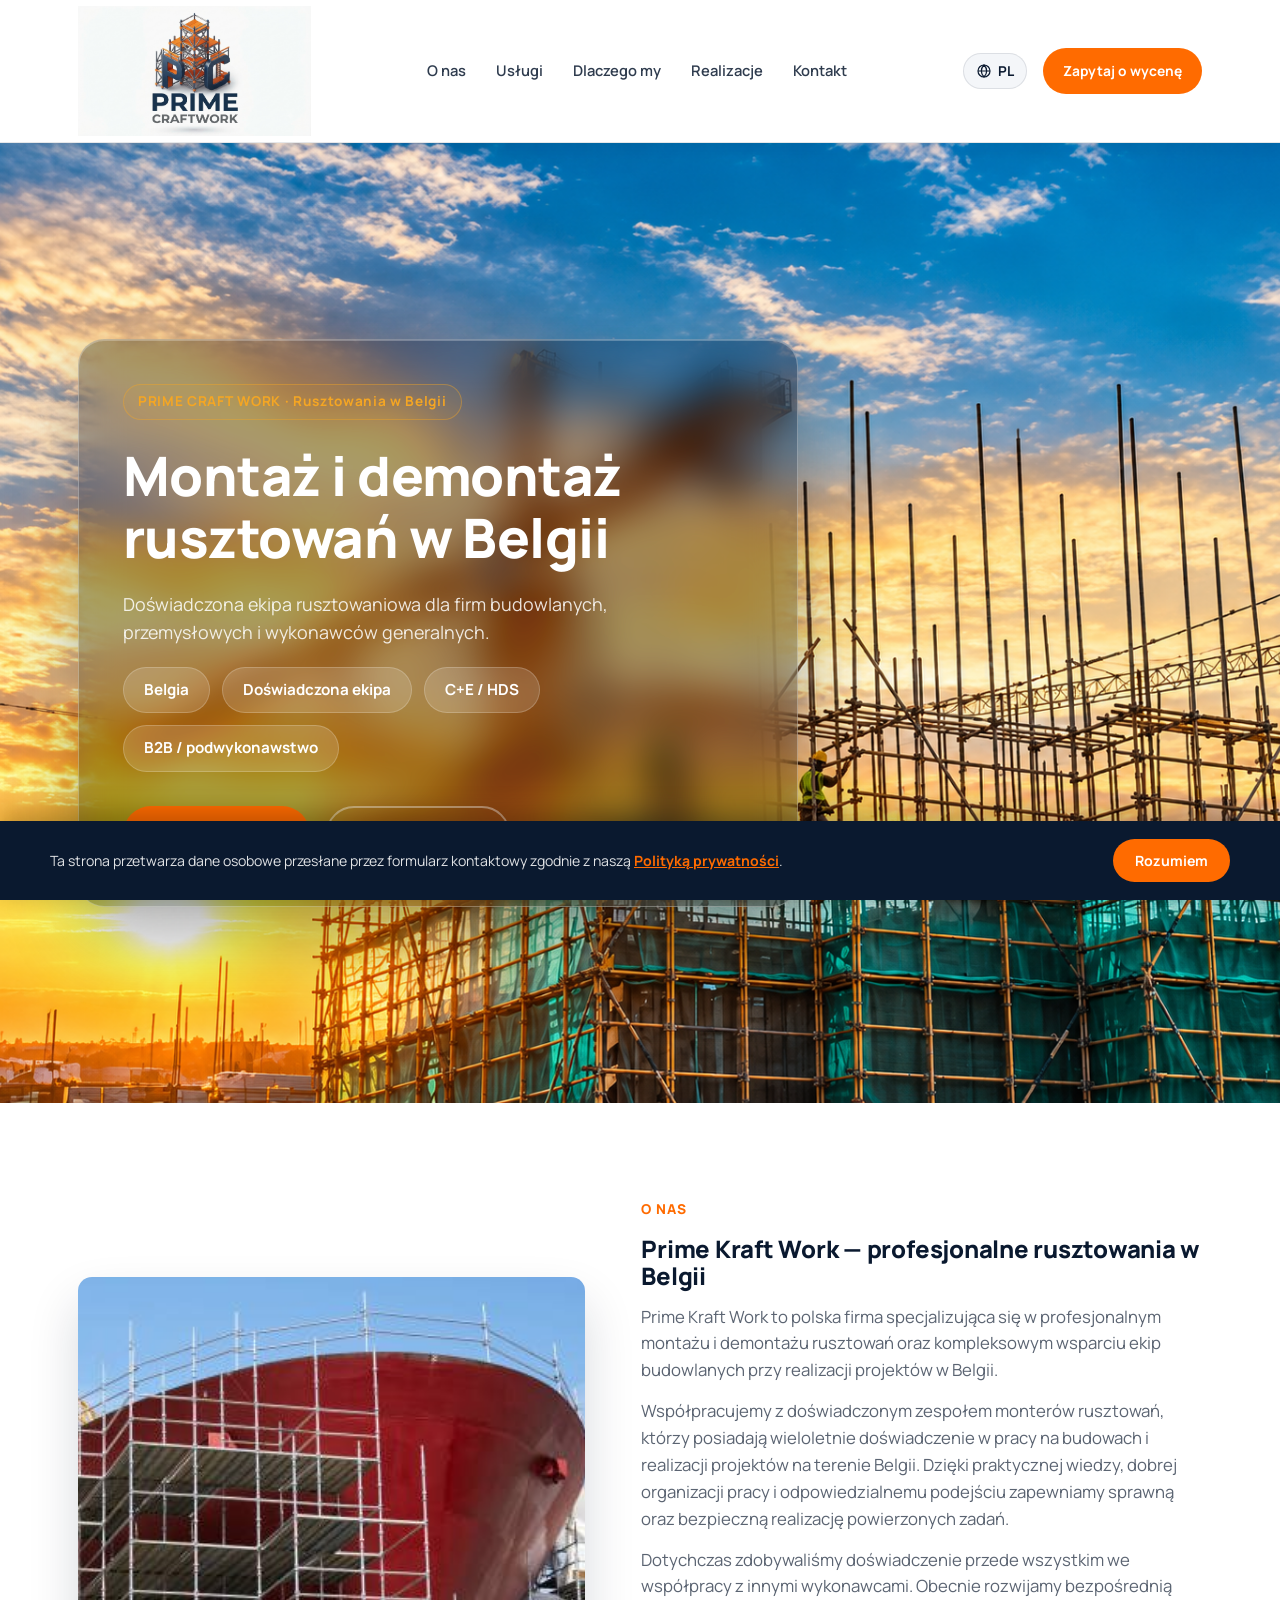
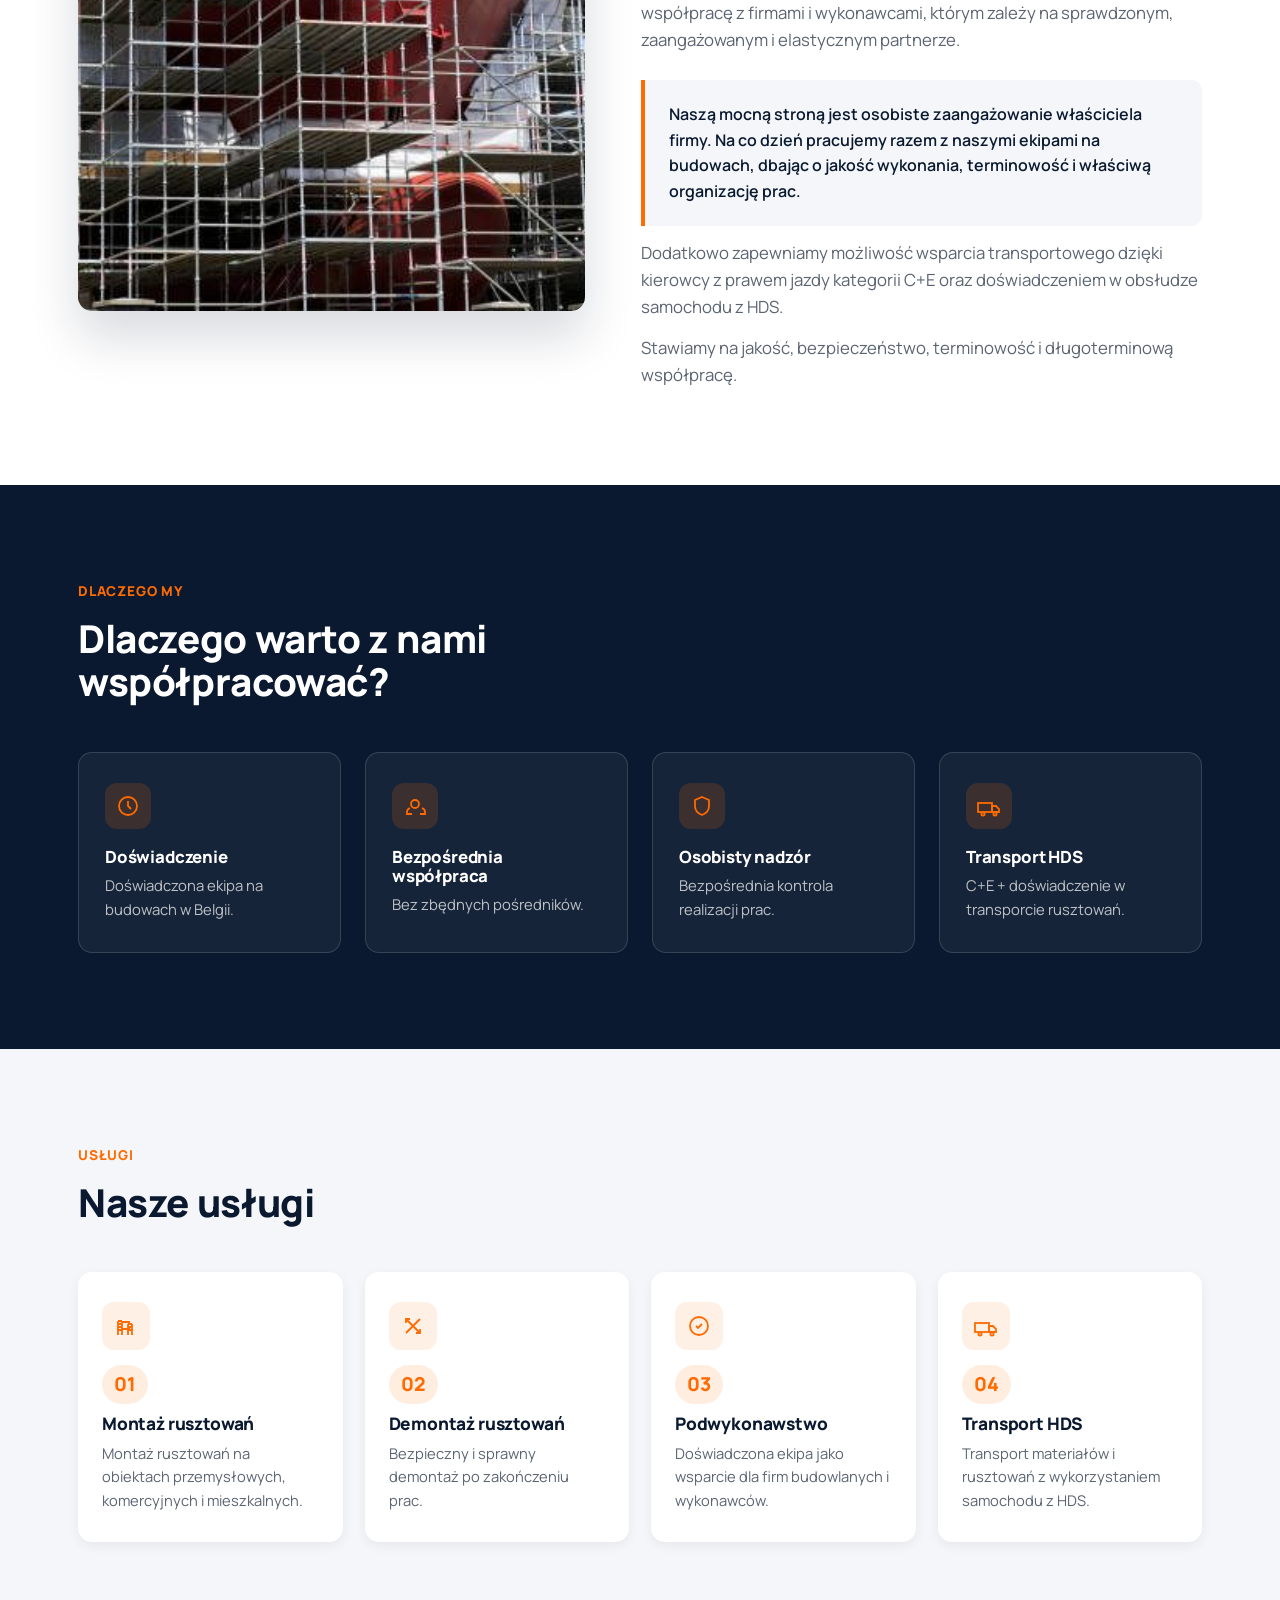
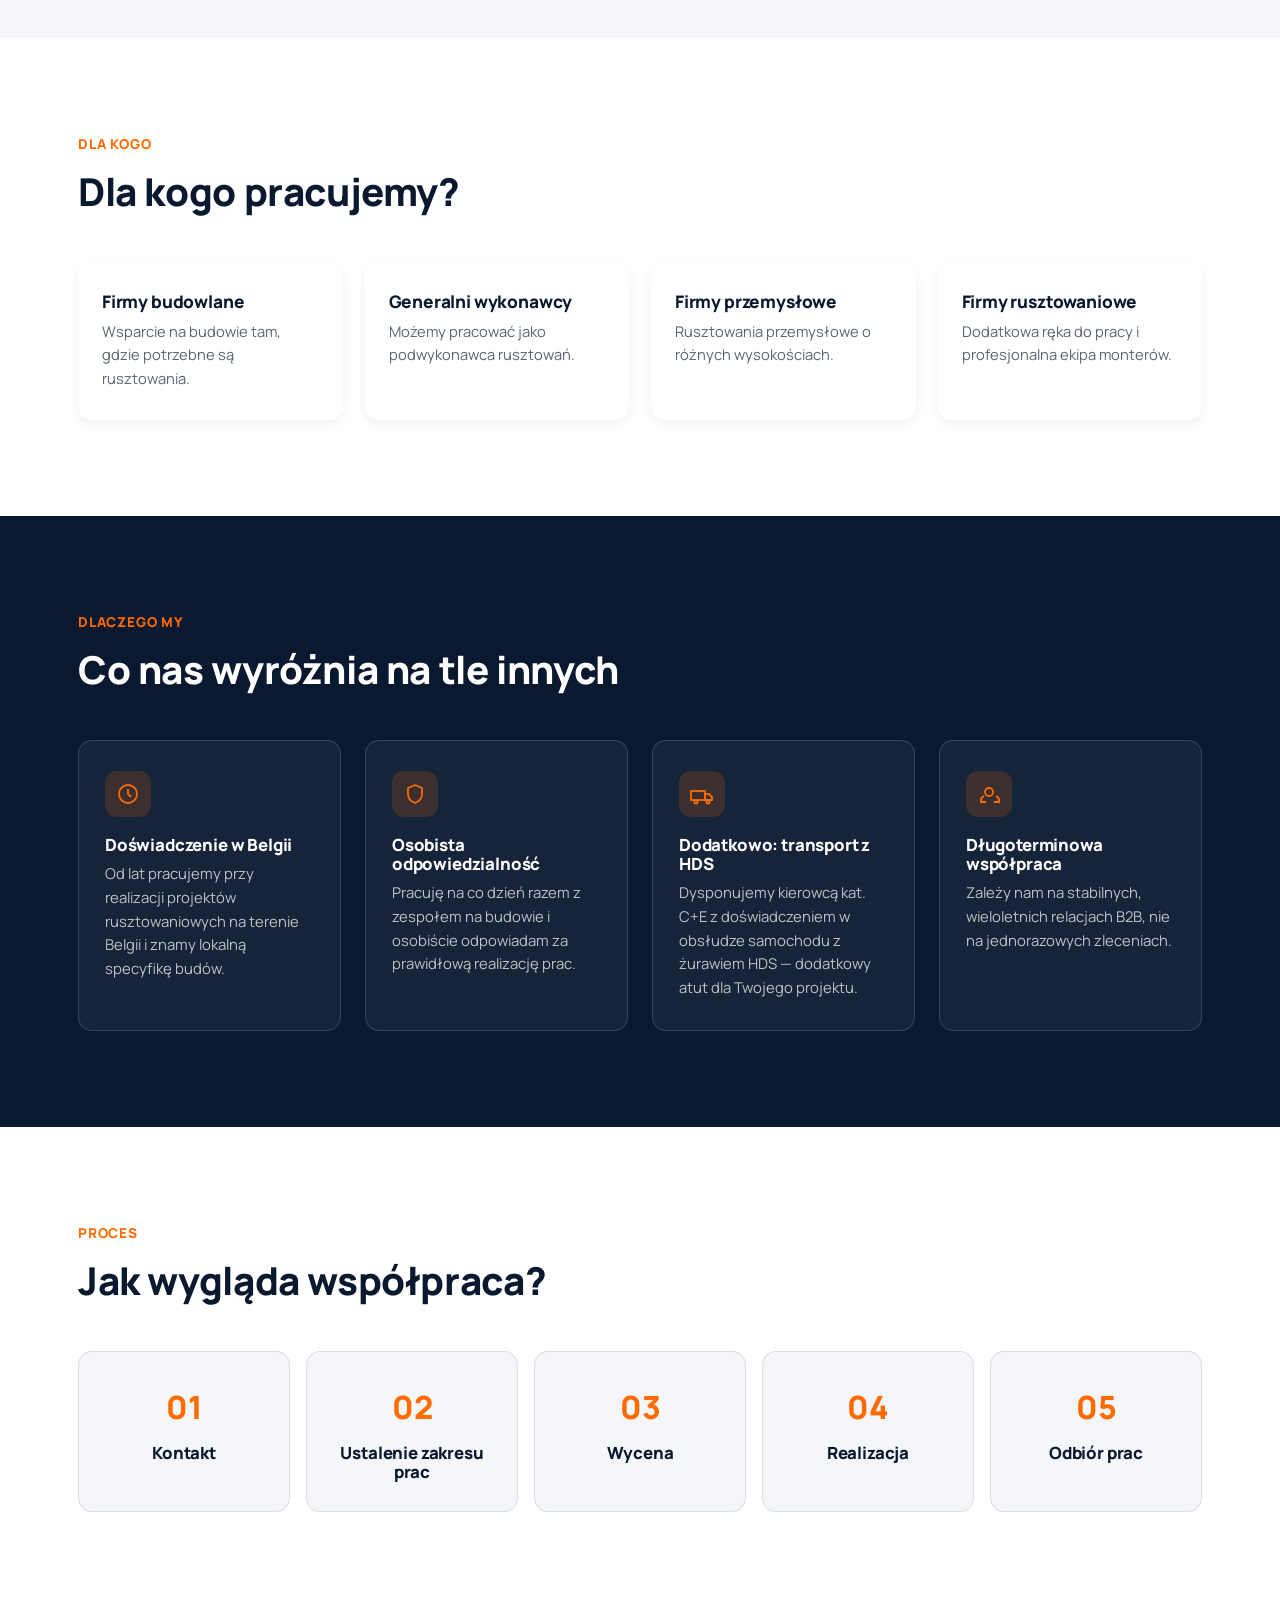
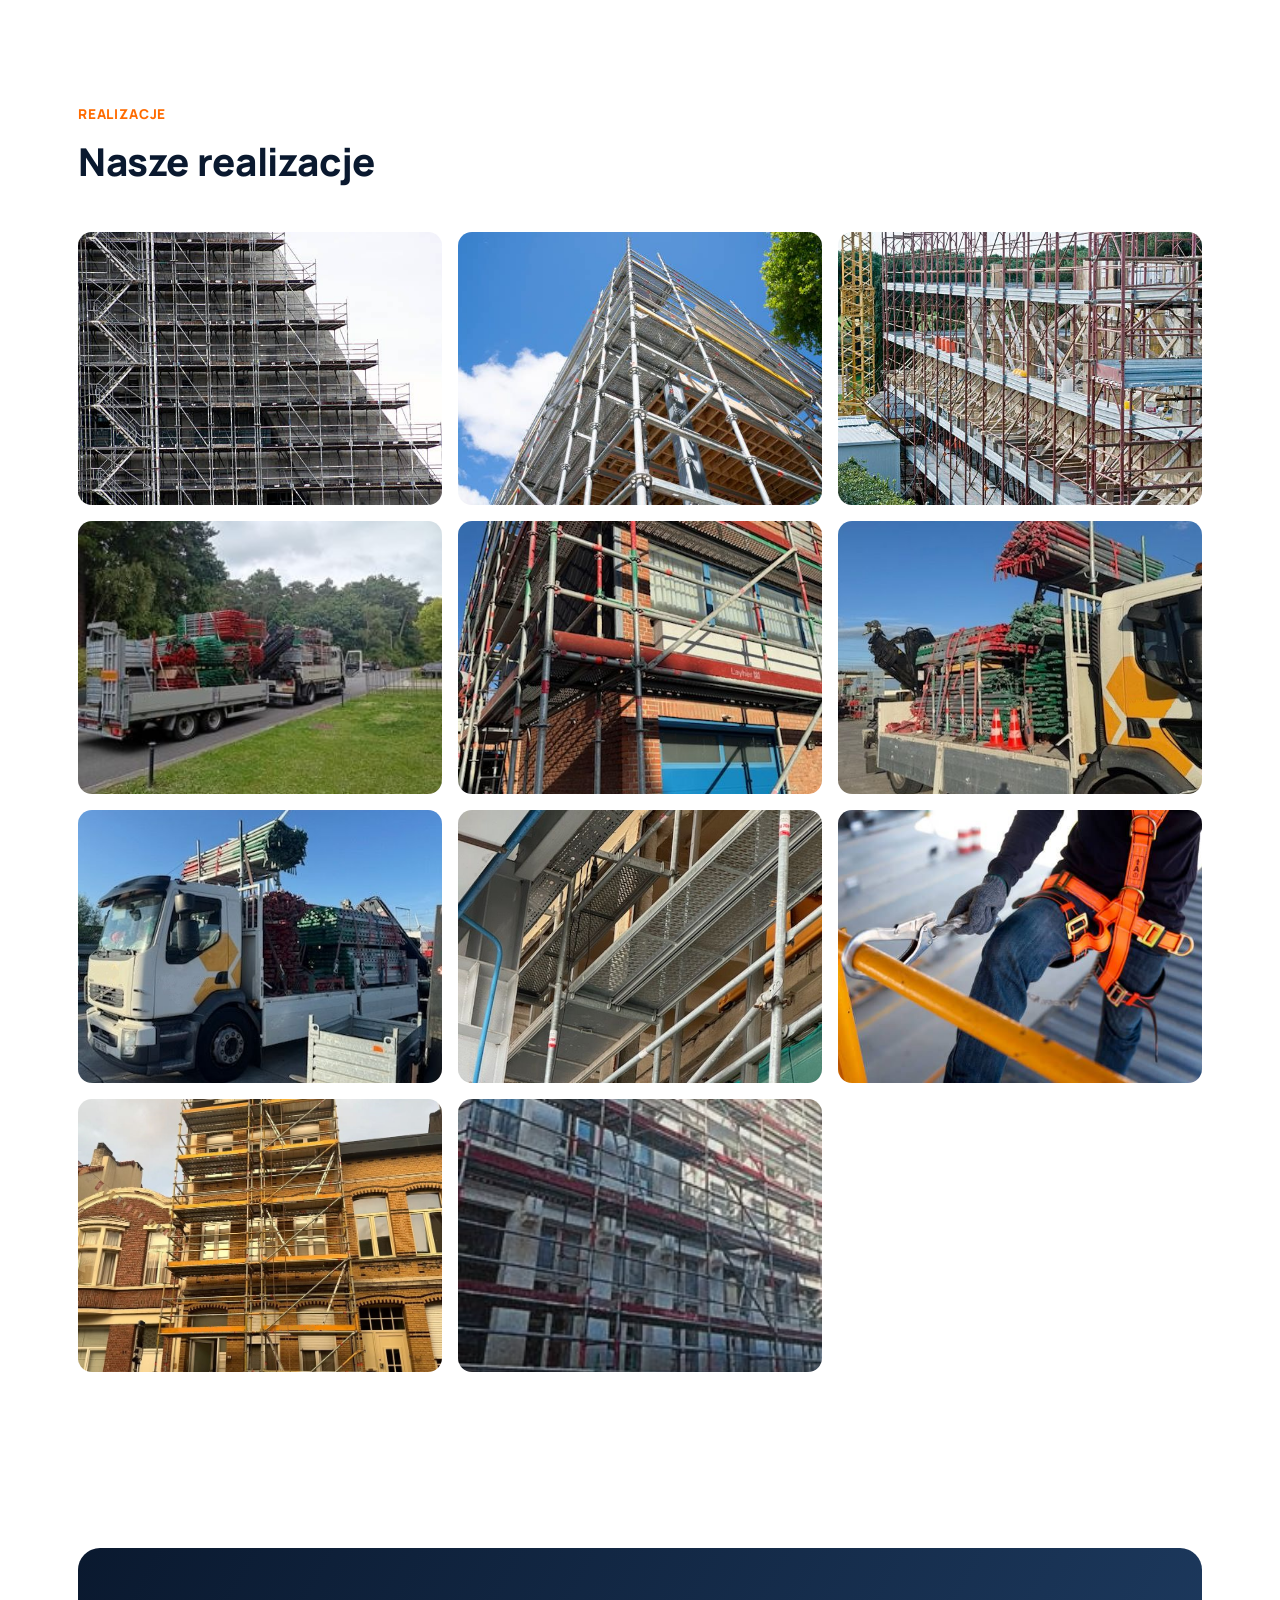
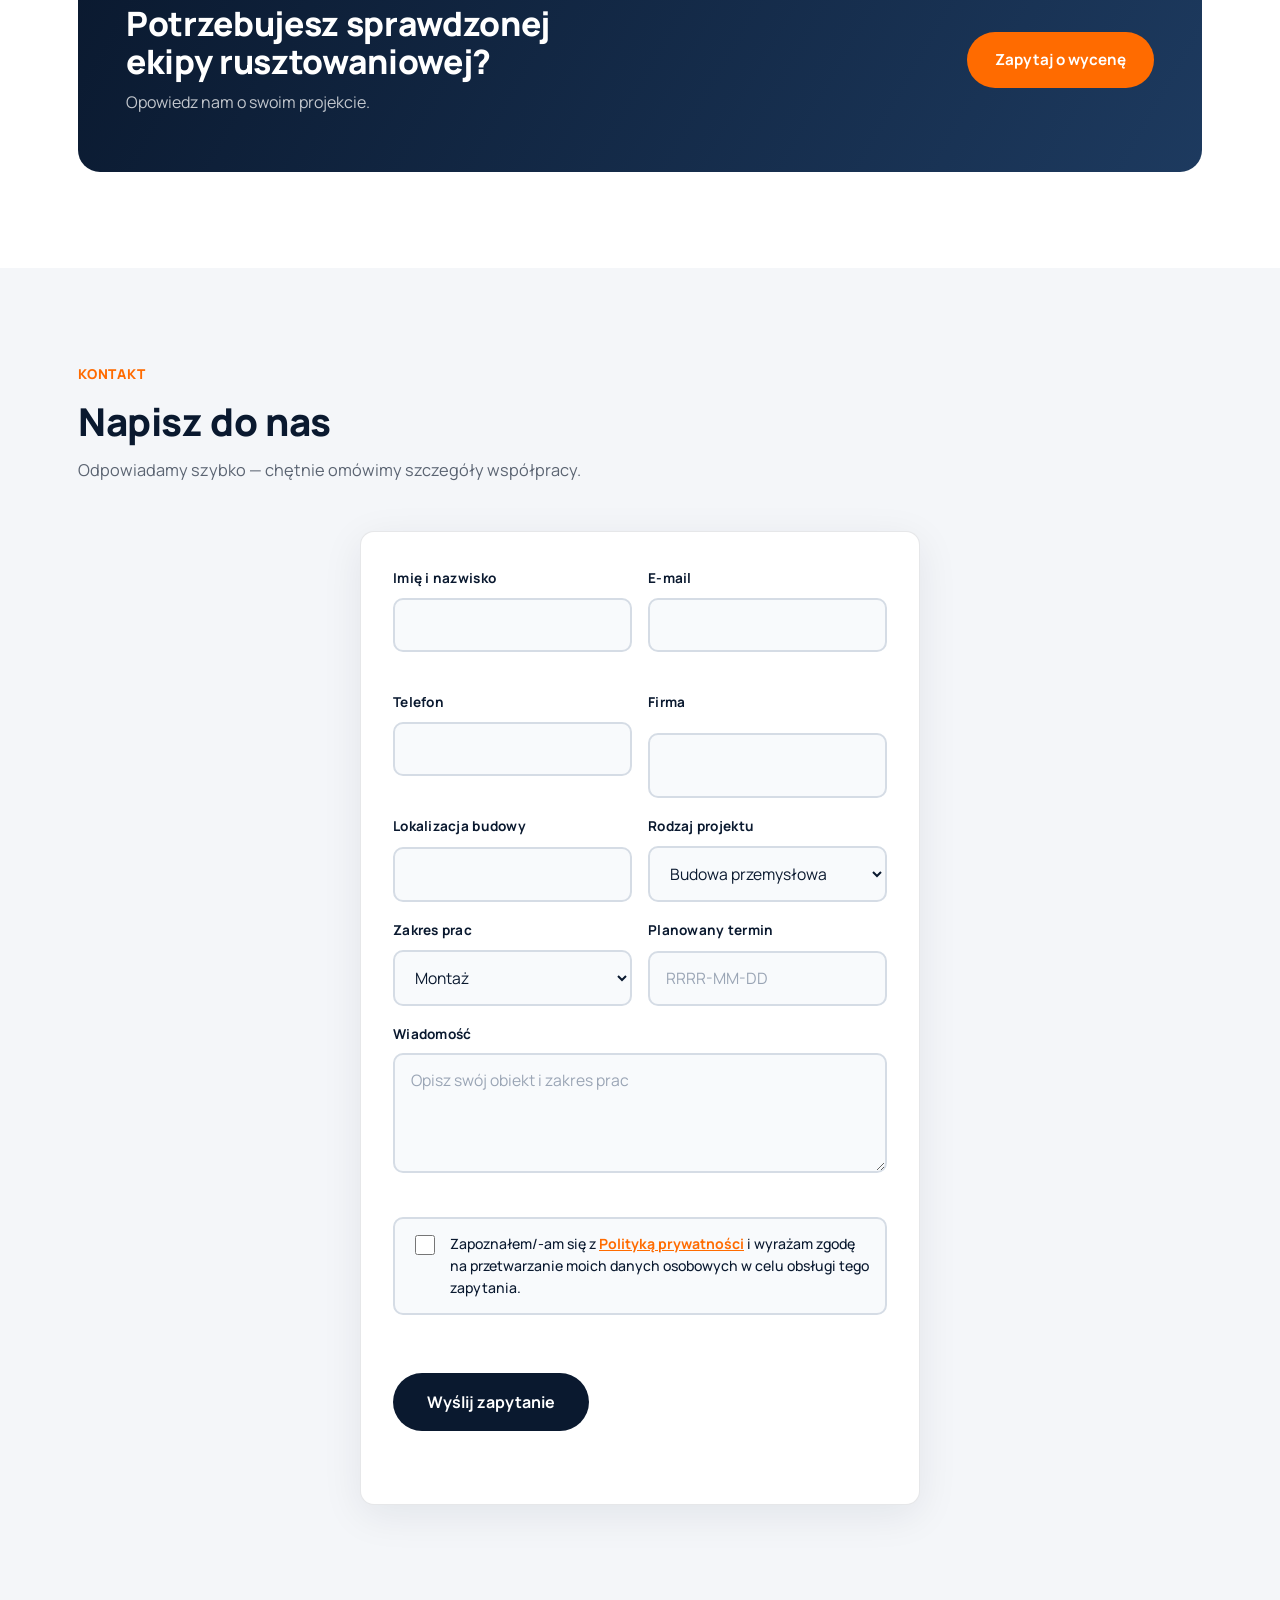
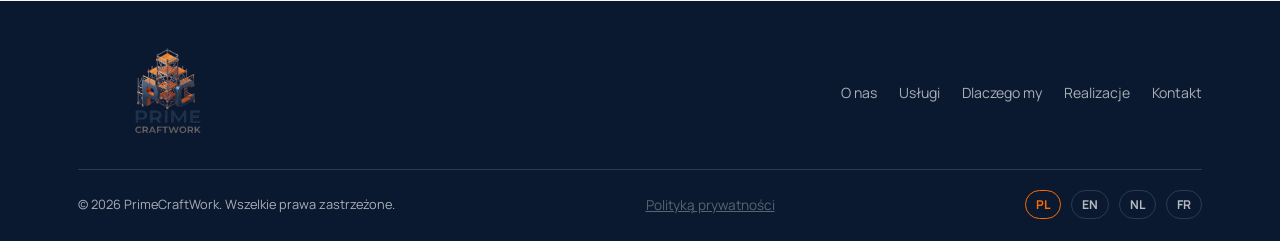
==== commit febaaabe: "Update print statement to say 'Goodbye World'" ====
--- a/index.html
+++ b/index.html
@@ -262,7 +262,7 @@
   <div class="wrap">
     <div class="foot-top">
      <a href="#top" class="foot-logo">
-  <img src="images/logo-dark.jpg" alt="PrimeCraftWork" class="logo-img">
+  <img src="images/logo-futer.jpg" alt="PrimeCraftWork" class="logo-img">
 </a>
       <nav class="foot-nav">
         <a href="#about" data-i18n="nav.about">O nas</a>
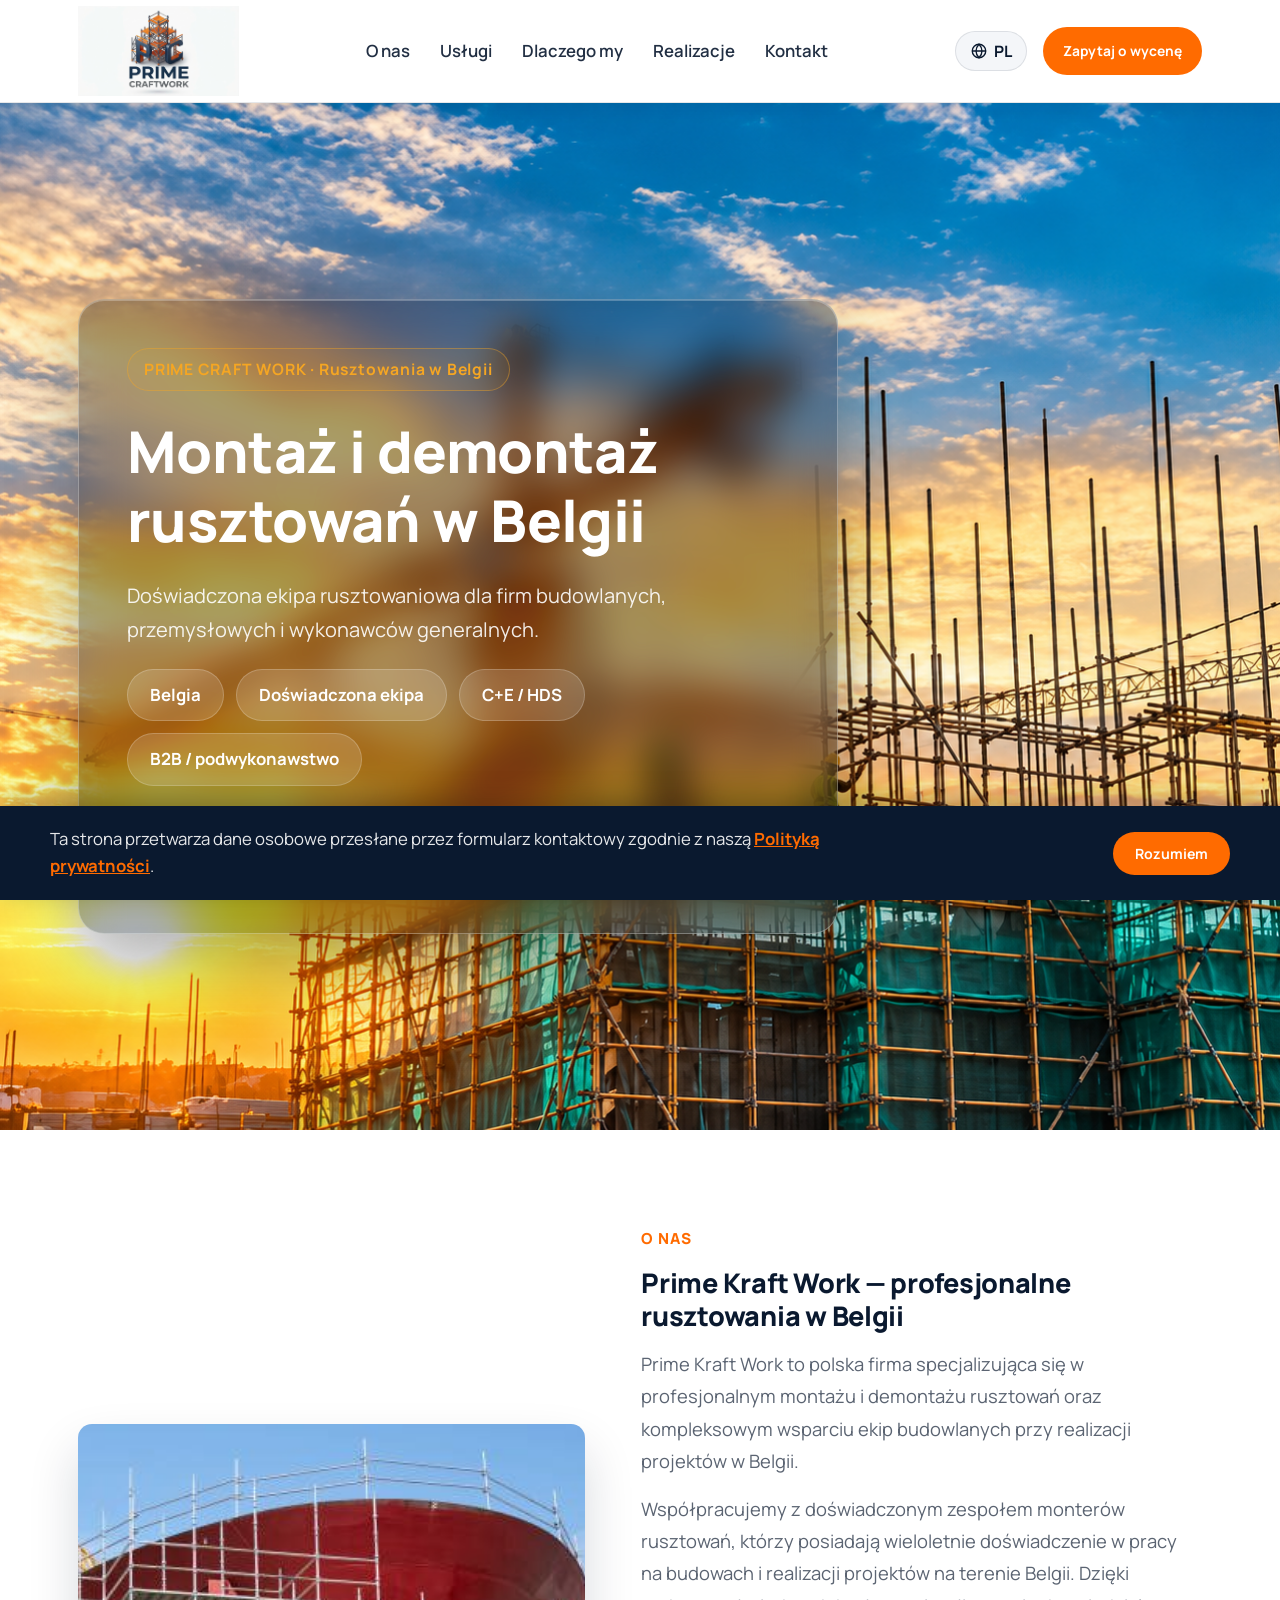
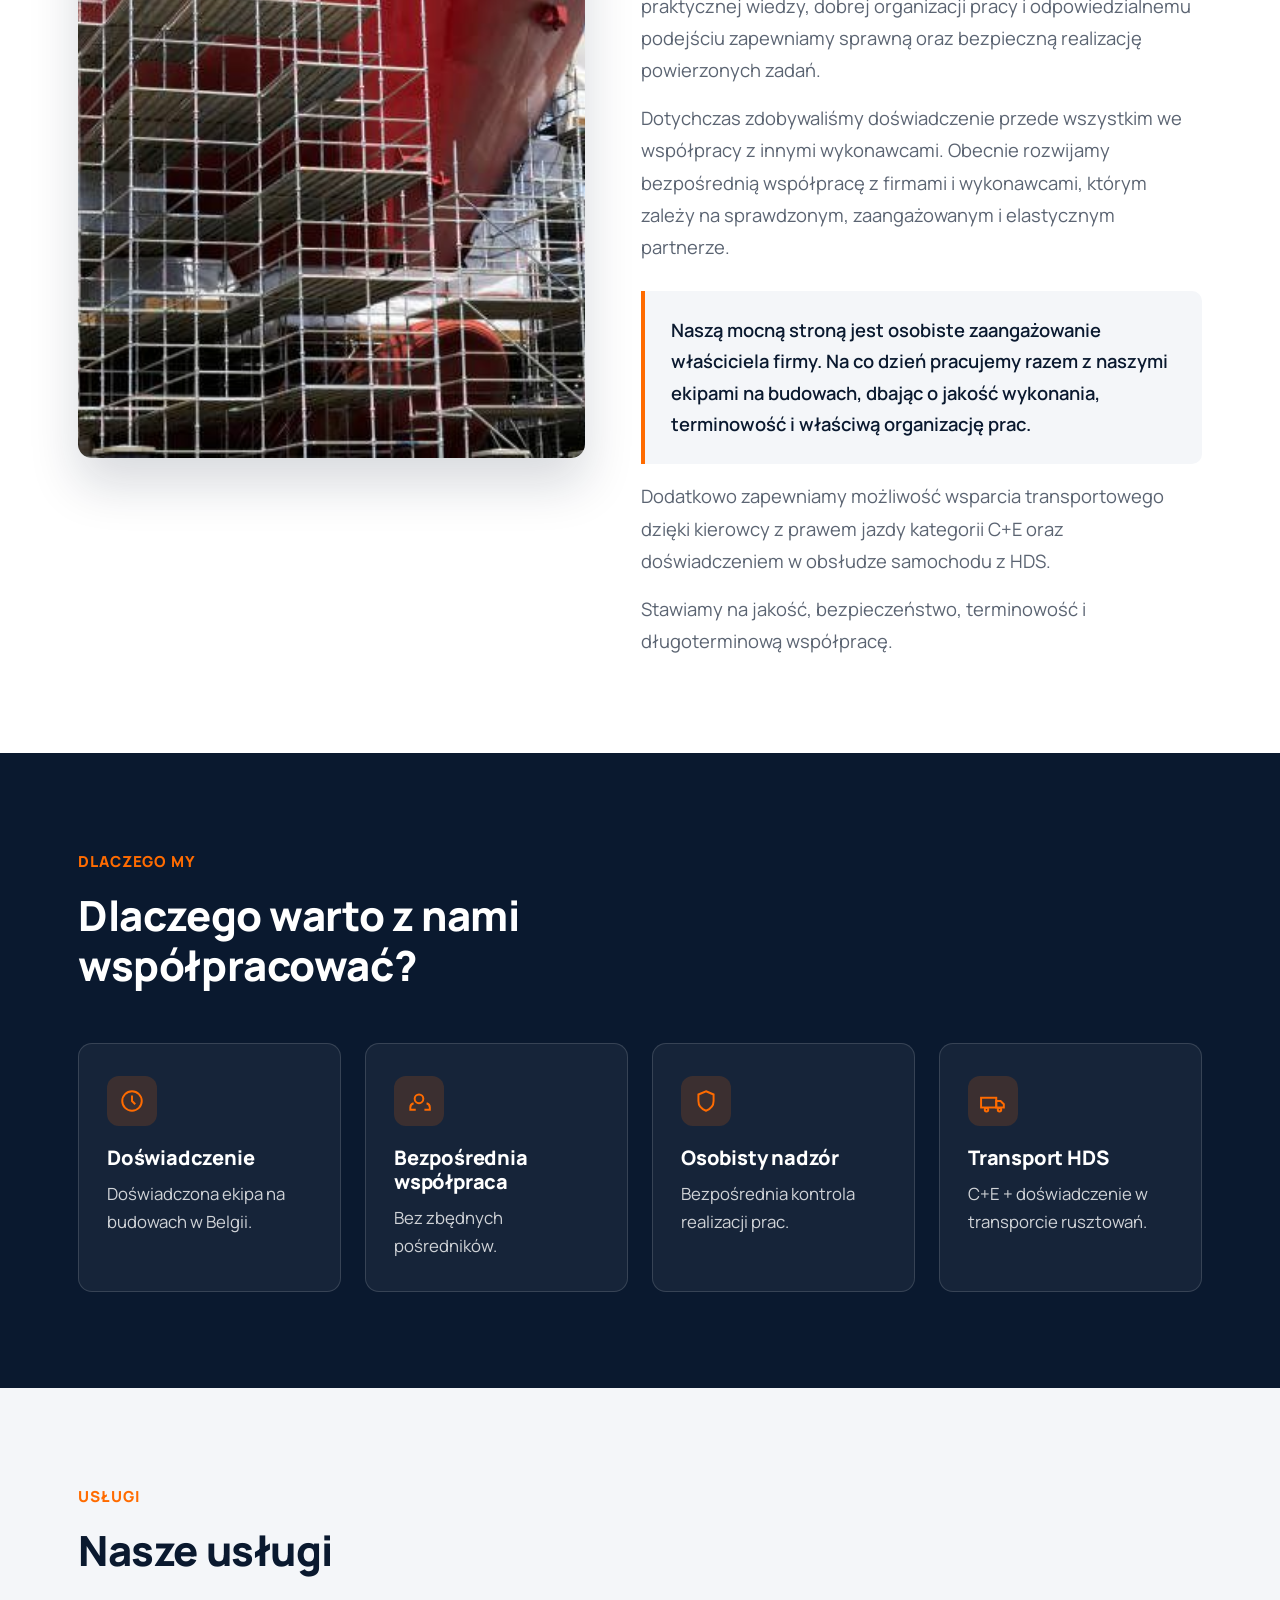
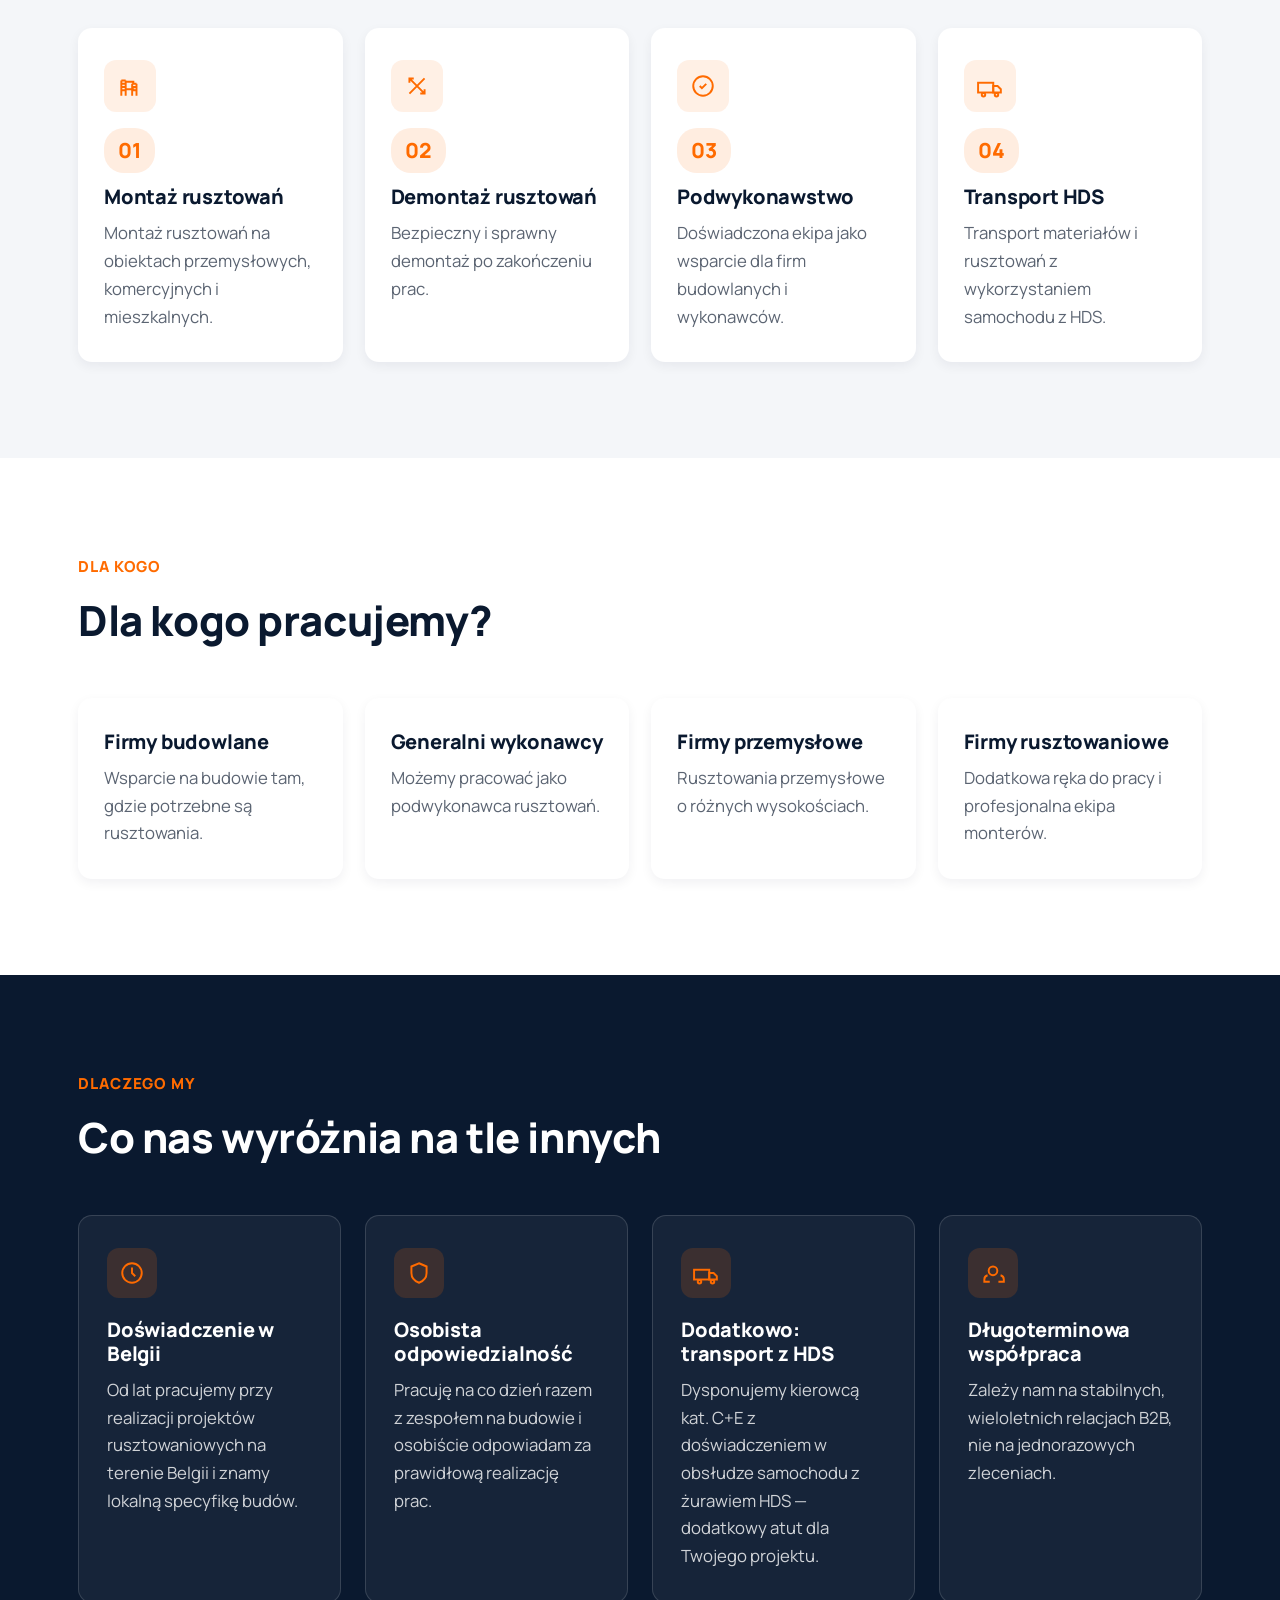
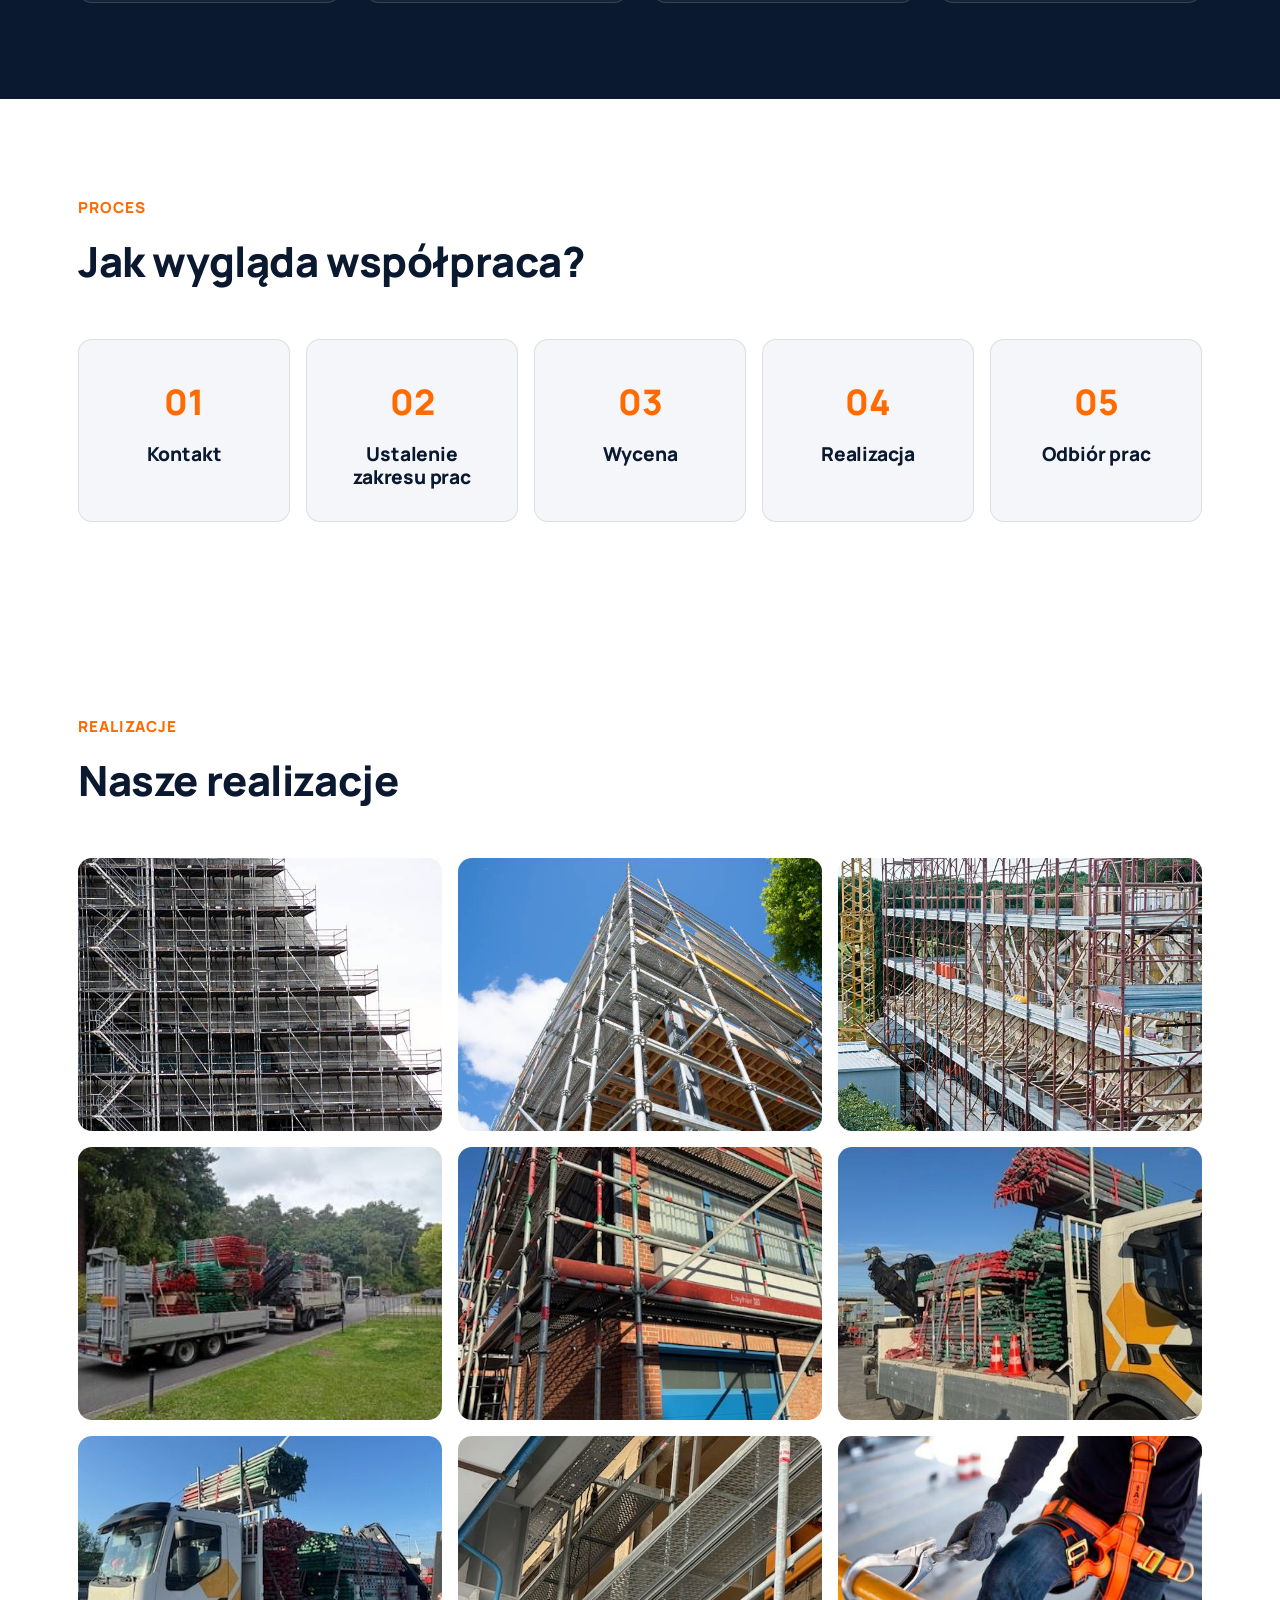
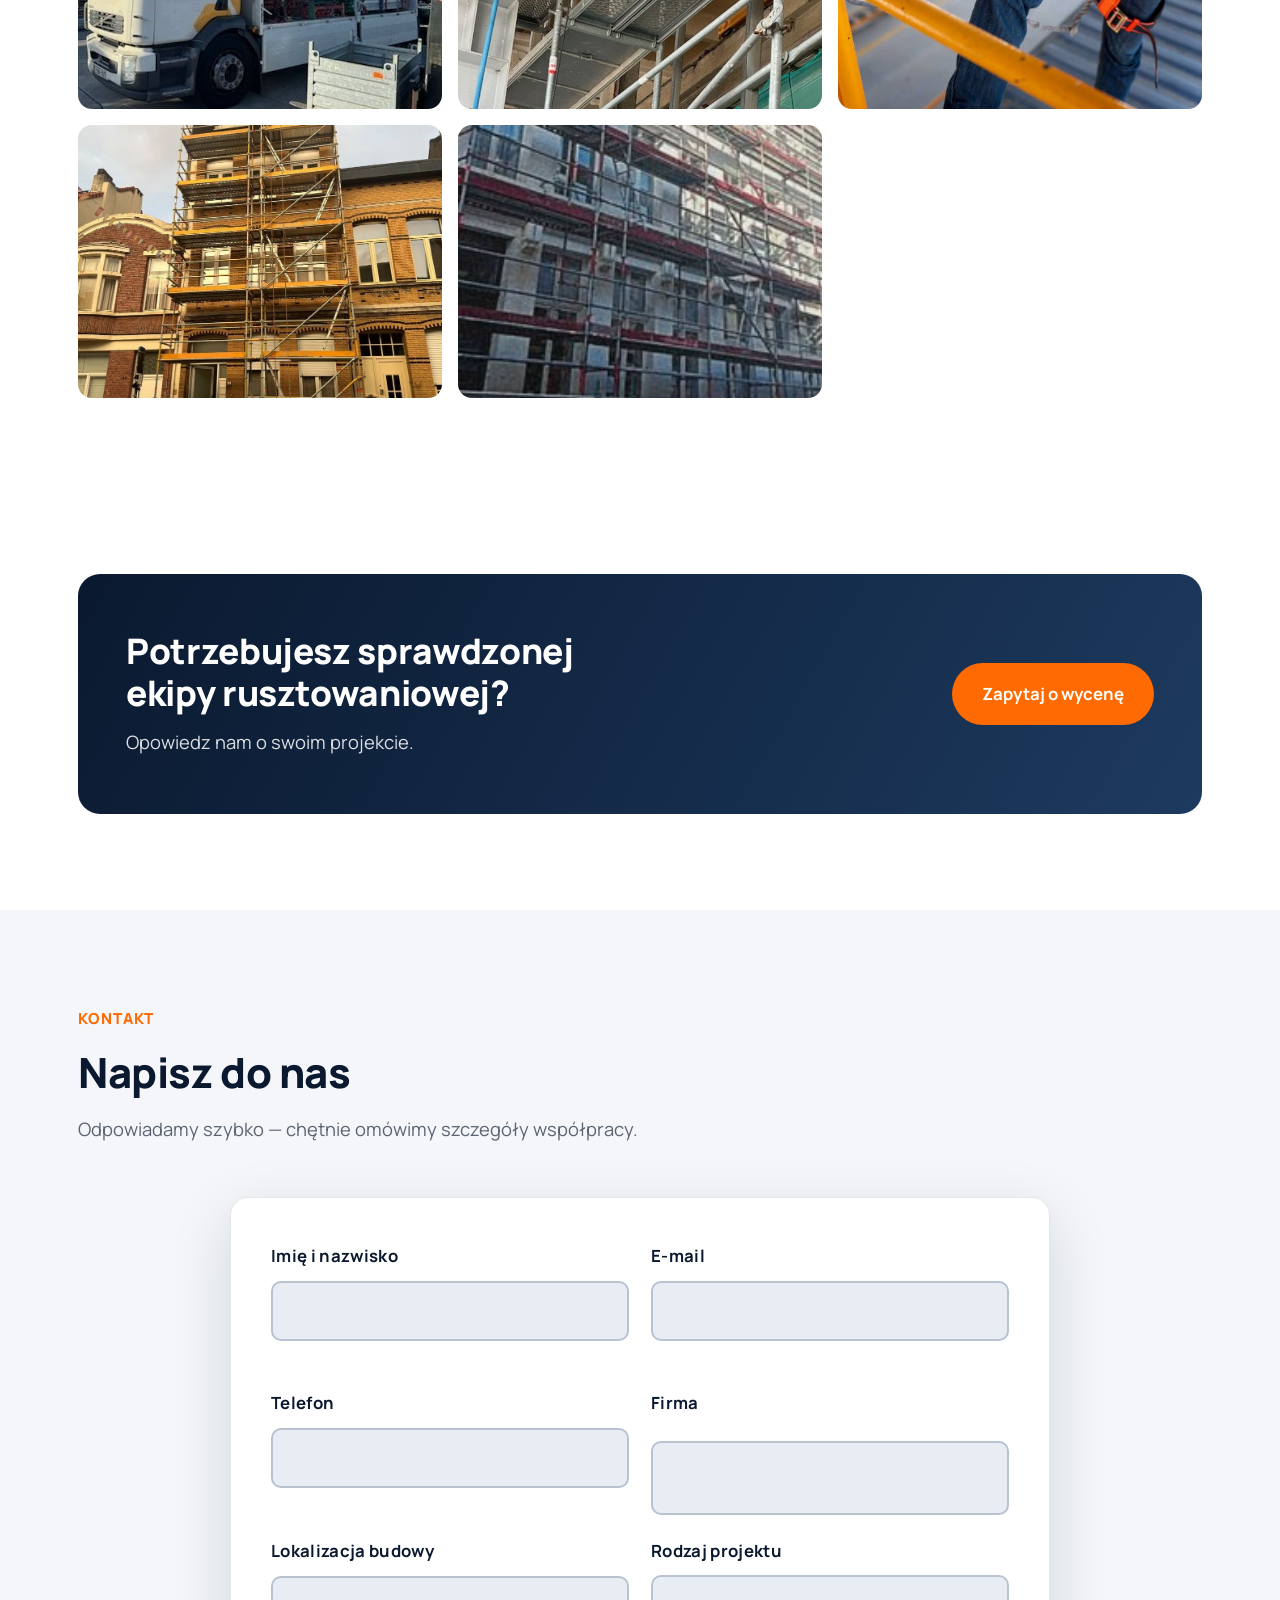
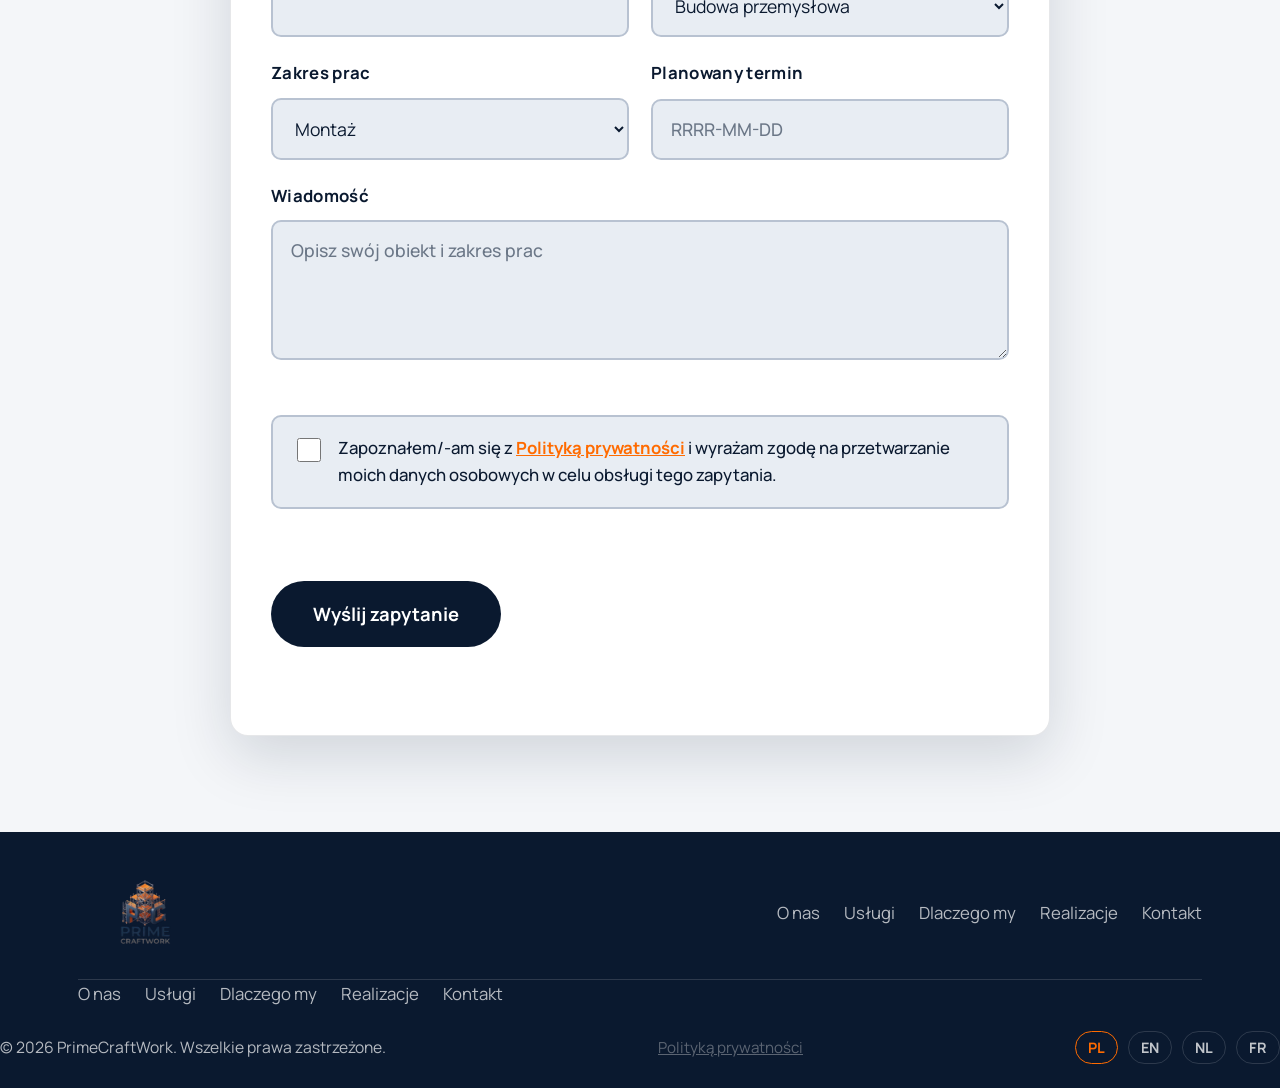
==== commit 0e211036: "Update index.html" ====
--- a/index.html
+++ b/index.html
@@ -261,9 +261,22 @@
 <footer>
   <div class="wrap">
     <div class="foot-top">
-     <a href="#top" class="foot-logo">
-  <img src="images/logo-futer.jpg" alt="PrimeCraftWork" class="logo-img">
-</a>
+  <a href="#top" class="foot-logo">
+    <img src="images/logo-futer.jpg" alt="PrimeCraftWork" class="logo-img">
+  </a>
+  <a href="https://wa.me/48789047749" class="foot-whatsapp" target="_blank" rel="noopener" aria-label="WhatsApp">
+    <svg viewBox="0 0 24 24" fill="currentColor" aria-hidden="true">
+      <path d="M17.472 14.382c-.297-.149-1.758-.867-2.03-.967-.273-.099-.471-.148-.67.15-.197.297-.767.966-.94 1.164-.173.199-.347.223-.644.075-.297-.15-1.255-.463-2.39-1.475-.883-.788-1.48-1.761-1.653-2.059-.173-.297-.018-.458.13-.606.134-.133.298-.347.446-.52.149-.174.198-.298.298-.497.099-.198.05-.371-.025-.52-.075-.149-.669-1.612-.916-2.207-.242-.579-.487-.5-.669-.51-.173-.008-.371-.01-.57-.01-.198 0-.52.074-.792.372-.272.297-1.04 1.016-1.04 2.479 0 1.462 1.065 2.875 1.213 3.074.149.198 2.096 3.2 5.077 4.487.709.306 1.262.489 1.694.625.712.227 1.36.195 1.872.118.571-.085 1.758-.719 2.006-1.413.248-.694.248-1.289.173-1.413-.074-.124-.272-.198-.57-.347m-5.421 7.403h-.004a9.87 9.87 0 01-5.031-1.378l-.361-.214-3.741.982.998-3.648-.235-.374a9.86 9.86 0 01-1.51-5.26c.001-5.45 4.436-9.884 9.888-9.884 2.64 0 5.122 1.03 6.988 2.898a9.825 9.825 0 012.893 6.994c-.003 5.45-4.437 9.884-9.885 9.884m8.413-18.297A11.815 11.815 0 0012.05 0C5.495 0 .16 5.335.157 11.892c0 2.096.547 4.142 1.588 5.945L.057 24l6.305-1.654a11.882 11.882 0 005.683 1.448h.005c6.554 0 11.89-5.335 11.893-11.893a11.821 11.821 0 00-3.48-8.413z"/>
+    </svg>
+  </a>
+  <nav class="foot-nav">
+    <a href="#about" data-i18n="nav.about">O nas</a>
+    <a href="#services" data-i18n="nav.services">Usługi</a>
+    <a href="#why" data-i18n="nav.why">Dlaczego my</a>
+    <a href="#projects" data-i18n="nav.projects">Realizacje</a>
+    <a href="#contact" data-i18n="nav.contact">Kontakt</a>
+  </nav>
+</div>
       <nav class="foot-nav">
         <a href="#about" data-i18n="nav.about">O nas</a>
         <a href="#services" data-i18n="nav.services">Usługi</a>
--- a/css/styles.css
+++ b/css/styles.css
@@ -14,8 +14,8 @@
   max-width: 100vw;
   overflow-x: hidden;
 }
-body{margin:0; background:var(--white); color:var(--ink); font-family:inherit; font-size:16px; line-height:1.6; -webkit-font-smoothing:antialiased;}
-h1,h2,h3,h4{margin:0; font-weight:800; line-height:1.14; letter-spacing:-0.01em;}
+body{margin:0; background:var(--white); color:var(--ink); font-family:inherit; font-size:18px; line-height:1.7; -webkit-font-smoothing:antialiased;}
+h1,h2,h3,h4{margin:0; font-weight:800; line-height:1.2; letter-spacing:-0.01em;}
 p{margin:0;}
 a{color:inherit; text-decoration:none;}
 img{max-width:100%; display:block;}
@@ -33,7 +33,6 @@
 header{position:sticky; top:0; z-index:100; background:var(--white); box-shadow:0 4px 18px rgba(10,25,47,0.08); border-bottom:1px solid var(--line-dk);}
 .nav{display:flex; align-items:center; justify-content:space-between; max-width:var(--maxw); margin:0 auto; padding:6px 28px; gap: 10px;}
 
-/* Логотип */
 .logo, .foot-logo {
   display: inline-flex;
   align-items: center;
@@ -41,37 +40,34 @@
   flex-shrink: 0;
 }
 .logo-img {
-  height: 130px;
-  width: auto;
-  max-width: 320px;
-  display: block;
-}
-.foot-logo .logo-img {
-  height: 100px;
+  height: 90px;
   width: auto;
   max-width: 260px;
   display: block;
 }
-
-/* Навигация */
+.foot-logo .logo-img {
+  height: 75px;
+  width: auto;
+  max-width: 220px;
+  display: block;
+}
+
 .navlinks{display:flex; gap:30px; align-items:center;}
-.navlinks a{color:var(--navy); font-size:0.92rem; font-weight:600; opacity:0.85; white-space:nowrap;}
+.navlinks a{color:var(--navy); font-size:1.05rem; font-weight:600; opacity:0.9; white-space:nowrap;}
 .navlinks a:hover{opacity:1; color:var(--orange);}
 .nav-right{display:flex; align-items:center; gap:16px;}
 
-/* Кнопка языка — светлая */
 .langsw{position:relative;}
-.lang-btn{display:flex; align-items:center; gap:6px; background:var(--off); border:1.5px solid var(--line-dk); color:var(--navy); padding:8px 12px; border-radius:999px; font-size:0.85rem; font-weight:700;}
+.lang-btn{display:flex; align-items:center; gap:6px; background:var(--off); border:1.5px solid var(--line-dk); color:var(--navy); padding:8px 14px; border-radius:999px; font-size:0.98rem; font-weight:700;}
 .lang-btn:hover{background:#e8ecf1;}
-.lang-btn svg{width:16px; height:16px;}
-.lang-menu{position:absolute; top:calc(100% + 8px); right:0; background:var(--white); border:1px solid var(--line-dk); border-radius:10px; overflow:hidden; min-width:110px; box-shadow:0 12px 30px rgba(10,25,47,0.15); display:none;}
+.lang-btn svg{width:18px; height:18px;}
+.lang-menu{position:absolute; top:calc(100% + 8px); right:0; background:var(--white); border:1px solid var(--line-dk); border-radius:10px; overflow:hidden; min-width:130px; box-shadow:0 12px 30px rgba(10,25,47,0.15); display:none;}
 .lang-menu.open{display:block;}
-.lang-menu button{display:block; width:100%; text-align:left; background:none; border:none; color:var(--navy); padding:10px 14px; font-size:0.88rem; font-weight:600;}
+.lang-menu button{display:block; width:100%; text-align:left; background:none; border:none; color:var(--navy); padding:11px 16px; font-size:1rem; font-weight:600;}
 .lang-menu button:hover{background:var(--off);}
 .lang-menu button[aria-current="true"]{color:var(--orange);}
 
-/* Кнопки */
-.btn{display:inline-flex; align-items:center; gap:8px; padding:14px 26px; border-radius:999px; font-weight:700; font-size:0.95rem; border:2px solid transparent; transition:transform .2s ease, background .2s ease; white-space: nowrap;}
+.btn{display:inline-flex; align-items:center; gap:8px; padding:15px 28px; border-radius:999px; font-weight:700; font-size:1.05rem; border:2px solid transparent; transition:transform .2s ease, background .2s ease; white-space: nowrap;}
 .btn-orange{background:var(--orange); color:var(--white);}
 .btn-orange:hover{background:var(--orange-dk); transform:translateY(-2px);}
 .btn-ghost{background:transparent; color:var(--white); border-color:rgba(255,255,255,0.4);}
@@ -79,121 +75,182 @@
 .btn-dark{background:var(--navy); color:var(--white);}
 .btn-dark:hover{background:var(--navy-2); transform:translateY(-2px);}
 
-/* Бургер — тёмные полоски */
 .burger{display:none; background:none; border:none; padding:6px;}
-.burger span{display:block; width:24px; height:2px; background:var(--navy); margin:5px 0; border-radius:2px;}
+.burger span{display:block; width:26px; height:3px; background:var(--navy); margin:5px 0; border-radius:2px;}
 
 /* HERO */
 .hero{position:relative; background:var(--navy); overflow:hidden; display:flex; align-items:center; justify-content:center; min-height:80vh;}
 .hero-bg{position:absolute; inset:0; z-index:0; background-color: var(--navy); background-size: cover !important; background-position: center center !important; background-repeat: no-repeat !important;}
 .hero-inner{position:relative; z-index:2; max-width:var(--maxw); margin:0 auto; padding:100px 28px; width:100%;}
-.glass-card{background:rgba(10,25,47,0.35); -webkit-backdrop-filter:blur(20px) saturate(160%); backdrop-filter:blur(20px) saturate(160%); border:1px solid rgba(255,255,255,0.3); border-radius:26px; padding:44px 44px; box-shadow:0 30px 70px rgba(0,0,0,0.3), inset 0 1px 0 rgba(255,255,255,0.25); max-width:720px; width:100%;}
-.eyebrow{display:inline-block; color:var(--gold); font-weight:700; font-size:0.85rem; letter-spacing:0.05em; border:1px solid rgba(245,166,35,0.4); background:rgba(245,166,35,0.08); padding:6px 14px; border-radius:999px; margin-bottom:24px;}
-.hero h1{color:var(--white); font-size:clamp(2.2rem,5vw,3.4rem); max-width:18ch;}
-.hero p.lead{color:rgba(255,255,255,0.85); font-size:1.12rem; max-width:56ch; margin:22px 0 20px;}
-.hero-advantages { display: flex; flex-wrap: wrap; gap: 12px; margin-bottom: 34px; }
-.hero-advantages span { background: rgba(255,255,255,0.15); color: var(--white); padding: 10px 20px; border-radius: 50px; font-size: 0.95rem; font-weight: 700; border: 1px solid rgba(255,255,255,0.2); }
+.glass-card{background:rgba(10,25,47,0.35); -webkit-backdrop-filter:blur(20px) saturate(160%); backdrop-filter:blur(20px) saturate(160%); border:1px solid rgba(255,255,255,0.3); border-radius:26px; padding:48px 48px; box-shadow:0 30px 70px rgba(0,0,0,0.3), inset 0 1px 0 rgba(255,255,255,0.25); max-width:760px; width:100%;}
+.eyebrow{display:inline-block; color:var(--gold); font-weight:700; font-size:0.98rem; letter-spacing:0.05em; border:1px solid rgba(245,166,35,0.4); background:rgba(245,166,35,0.08); padding:7px 16px; border-radius:999px; margin-bottom:26px;}
+.hero h1{color:var(--white); font-size:clamp(2.4rem,5vw,3.6rem); max-width:18ch;}
+.hero p.lead{color:rgba(255,255,255,0.9); font-size:1.25rem; max-width:56ch; margin:24px 0 22px; line-height:1.7;}
+.hero-advantages { display: flex; flex-wrap: wrap; gap: 12px; margin-bottom: 36px; }
+.hero-advantages span { background: rgba(255,255,255,0.15); color: var(--white); padding: 11px 22px; border-radius: 50px; font-size: 1.05rem; font-weight: 700; border: 1px solid rgba(255,255,255,0.2); }
 .hero-actions{display:flex; gap:16px; flex-wrap:wrap;}
 
 /* SECTIONS */
 section{padding:96px 0;}
 .section-dark{background:var(--navy); color:var(--white);}
 .section-off{background:var(--off);}
-.kicker{color:var(--orange); font-weight:800; font-size:0.85rem; letter-spacing:0.06em; text-transform:uppercase; margin-bottom:14px; display:block;}
-.section-head{max-width:640px; margin-bottom:48px;}
-.section-head h2{font-size:clamp(1.8rem,3.4vw,2.4rem);}
-.section-head p{color:var(--gray); margin-top:14px; font-size:1.02rem;}
-.section-dark .section-head p{color:rgba(255,255,255,0.72);}
-
-/* ABOUT */
+.kicker{color:var(--orange); font-weight:800; font-size:0.95rem; letter-spacing:0.06em; text-transform:uppercase; margin-bottom:16px; display:block;}
+.section-head{max-width:680px; margin-bottom:52px;}
+.section-head h2{font-size:clamp(2rem,3.6vw,2.6rem);}
+.section-head p{color:var(--gray); margin-top:16px; font-size:1.15rem; line-height:1.7;}
+.section-dark .section-head p{color:rgba(255,255,255,0.78);}
+
 .about{display:grid; grid-template-columns:0.95fr 1.05fr; gap:56px; align-items:center;}
 .about-media{position:relative; border-radius:var(--radius); overflow:hidden; aspect-ratio:4/5; box-shadow:0 26px 50px rgba(10,25,47,0.16);}
 .about-media img{width:100%; height:100%; object-fit:cover;}
-.about-text p{color:var(--gray); font-size:1.05rem; margin-top:14px;}
-.quote-box{margin-top:26px; padding:22px 24px; border-left:4px solid var(--orange); background:var(--off); border-radius:0 10px 10px 0; font-size:1rem; color:var(--ink); font-weight:600;}
-
-/* SERVICES */
+.about-text p{color:var(--gray); font-size:1.15rem; margin-top:16px; line-height:1.75;}
+.quote-box{margin-top:28px; padding:24px 26px; border-left:4px solid var(--orange); background:var(--off); border-radius:0 10px 10px 0; font-size:1.15rem; line-height:1.7; color:var(--ink); font-weight:600;}
+
 .svc-grid{display:grid; grid-template-columns:repeat(4,1fr); gap:22px;}
-.svc-card{background:#FFFFFF; border:none; border-radius:14px; padding:30px 24px; transition:all .3s ease; position:relative; overflow:hidden; box-shadow: 0 4px 12px rgba(10, 25, 47, 0.06);}
+.svc-card{background:#FFFFFF; border:none; border-radius:14px; padding:32px 26px; transition:all .3s ease; position:relative; overflow:hidden; box-shadow: 0 4px 12px rgba(10, 25, 47, 0.06);}
 .svc-card::before { content:''; position:absolute; top:0; left:0; right:0; height:4px; background:#FF6B00; opacity:0; transition: opacity .3s ease; }
 .svc-card:hover::before { opacity:1; }
 .svc-card:hover { transform: translateY(-6px); background:#0A192F; box-shadow: 0 20px 40px rgba(10,25,47,0.15); }
-.svc-icon{width:48px; height:48px; border-radius:12px; background:rgba(255,107,0,0.1); color:#FF6B00; display:flex; align-items:center; justify-content:center; margin-bottom:15px; transition: background .3s ease;}
+.svc-icon{width:52px; height:52px; border-radius:12px; background:rgba(255,107,0,0.1); color:#FF6B00; display:flex; align-items:center; justify-content:center; margin-bottom:16px; transition: background .3s ease;}
 .svc-card:hover .svc-icon { background: rgba(255,107,0,0.2); }
-.svc-icon svg{width:24px; height:24px;}
-.svc-num{display:inline-block; font-weight:800; color:#FF6B00; font-size:1.2rem; margin-bottom:10px; background:rgba(255,107,0,0.12); padding:4px 12px; border-radius:20px; transition: background .3s ease;}
+.svc-icon svg{width:26px; height:26px;}
+.svc-num{display:inline-block; font-weight:800; color:#FF6B00; font-size:1.3rem; margin-bottom:12px; background:rgba(255,107,0,0.12); padding:5px 14px; border-radius:20px; transition: background .3s ease;}
 .svc-card:hover .svc-num { background: rgba(255,107,0,0.2); }
-.svc-card h3{font-size:1.08rem; margin-bottom:8px; color:#0A192F; transition: color .3s ease; word-break: break-word; overflow-wrap: break-word;}
+.svc-card h3{font-size:1.25rem; margin-bottom:10px; color:#0A192F; transition: color .3s ease; word-break: break-word; overflow-wrap: break-word;}
 .svc-card:hover h3 { color:#FFFFFF; }
-.svc-card p{color:#5B6472; font-size:0.92rem; transition: color .3s ease; word-break: break-word; overflow-wrap: break-word;}
-.svc-card:hover p { color: rgba(255,255,255,0.75); }
+.svc-card p{color:#5B6472; font-size:1.05rem; line-height:1.65; transition: color .3s ease; word-break: break-word; overflow-wrap: break-word;}
+.svc-card:hover p { color: rgba(255,255,255,0.8); }
 
 #for-whom { background: #FFFFFF; }
 
-/* WHY US */
 .why-grid{display:grid; grid-template-columns:repeat(4,1fr); gap:24px;}
-.why-card{background:rgba(255,255,255,0.05); border:1px solid var(--line); border-radius:var(--radius); padding:30px 26px; transition:transform .3s ease, background .3s ease;}
+.why-card{background:rgba(255,255,255,0.05); border:1px solid var(--line); border-radius:var(--radius); padding:32px 28px; transition:transform .3s ease, background .3s ease;}
 .why-card:hover{transform:translateY(-5px); background:rgba(255,255,255,0.09);}
-.why-icon{width:46px; height:46px; border-radius:12px; background:rgba(255,107,0,0.16); color:var(--orange); display:flex; align-items:center; justify-content:center; margin-bottom:18px;}
-.why-icon svg{width:24px; height:24px;}
-.why-card h3{color:var(--white); font-size:1.05rem; margin-bottom:8px;}
-.why-card p{color:rgba(255,255,255,0.72); font-size:0.93rem;}
-
-/* PROCESS */
+.why-icon{width:50px; height:50px; border-radius:12px; background:rgba(255,107,0,0.16); color:var(--orange); display:flex; align-items:center; justify-content:center; margin-bottom:20px;}
+.why-icon svg{width:26px; height:26px;}
+.why-card h3{color:var(--white); font-size:1.25rem; margin-bottom:10px;}
+.why-card p{color:rgba(255,255,255,0.8); font-size:1.05rem; line-height:1.65;}
+
 .steps-grid{display:grid; grid-template-columns:repeat(5,1fr); gap:16px; text-align:center;}
-.step-card{background:var(--off); border:1px solid var(--line-dk); border-radius:var(--radius); padding:30px 20px;}
-.step-num{display:block; font-size:2rem; font-weight:800; color:var(--orange); margin-bottom:10px;}
-.step-card h3{font-size:1.05rem; color:var(--ink);}
-
-/* GALLERY */
+.step-card{background:var(--off); border:1px solid var(--line-dk); border-radius:var(--radius); padding:32px 22px;}
+.step-num{display:block; font-size:2.2rem; font-weight:800; color:var(--orange); margin-bottom:12px;}
+.step-card h3{font-size:1.2rem; color:var(--ink);}
+
 .gallery-grid{display:grid; grid-template-columns:repeat(3,1fr); gap:16px;}
 .g-item{position:relative; border-radius:var(--radius); overflow:hidden; aspect-ratio:4/3; cursor:zoom-in;}
 .g-item img{width:100%; height:100%; object-fit:cover; transition:transform .5s ease;}
 .g-item:hover img{transform:scale(1.06);}
 
-/* CTA */
 .cta-band{background:linear-gradient(120deg, var(--navy) 0%, var(--navy-3) 100%); color:var(--white); border-radius:22px; padding:56px 48px; display:flex; justify-content:space-between; align-items:center; gap:28px; flex-wrap:wrap;}
-.cta-band h2{font-size:clamp(1.5rem,3vw,2.1rem); max-width:22ch;}
-.cta-band p{color:rgba(255,255,255,0.75); margin-top:10px; max-width:44ch;}
-
-/* CONTACT */
+.cta-band h2{font-size:clamp(1.6rem,3vw,2.2rem); max-width:22ch;}
+.cta-band p{color:rgba(255,255,255,0.85); margin-top:12px; max-width:44ch; font-size:1.15rem;}
+
+/* ============ CONTACT ============ */
 .hp-field{position:absolute !important; width:1px !important; height:1px !important; padding:0 !important; margin:-1px !important; overflow:hidden !important; clip:rect(0,0,0,0) !important; white-space:nowrap !important; border:0 !important;}
-.contact-grid{display:grid; grid-template-columns:0.85fr 1.15fr; gap:56px;}
-.contact-grid-single{display:flex; justify-content:center;}
-.contact-grid-single form{width:100%; max-width:560px;}
-form{display:grid; gap:18px; background:var(--white); padding:36px 32px; border-radius:var(--radius); position:relative; box-shadow:0 10px 40px rgba(10,25,47,0.08); border:1px solid var(--line-dk);}
-.row2{display:grid; grid-template-columns:1fr 1fr; gap:16px;}
-.field{display:grid; gap:8px;}
-label{font-size:0.85rem; font-weight:700; color:var(--navy); letter-spacing:0.02em;}
-input, textarea, select{border:2px solid #D5DCE5; background:#F8FAFC; padding:14px 16px; border-radius:10px; font-family:inherit; font-size:0.98rem; color:var(--ink); transition:border-color .2s ease, background .2s ease, box-shadow .2s ease; width:100%;}
-input:hover, textarea:hover, select:hover { border-color:#B0BCCB; }
-input:focus, textarea:focus, select:focus{ outline:none; border-color:var(--orange); background:var(--white); box-shadow:0 0 0 4px rgba(255,107,0,0.15); }
-input::placeholder, textarea::placeholder{ color:#9AA5B5; font-weight:400; }
-textarea{ resize:vertical; min-height:120px; }
-.consent-field{ display:flex; align-items:flex-start; gap:12px; padding:14px 16px; background:#F8FAFC; border:2px solid #D5DCE5; border-radius:10px; margin-top:4px; }
-.consent-field input[type="checkbox"]{ width:20px; height:20px; flex-shrink:0; margin-top:2px; accent-color:var(--orange); cursor:pointer; }
-.consent-field label{ font-size:0.88rem; font-weight:500; color:var(--ink); line-height:1.55; cursor:pointer; letter-spacing:0; }
-.consent-field a{ color:var(--orange); font-weight:700; text-decoration:underline; }
-.consent-field.has-error{ border-color:#D93025; background:rgba(217,48,37,0.04); }
-.consent-field.has-error label{color:#D93025;}
-.field-error{ display:block; min-height:1.1em; font-size:0.8rem; color:#D93025; font-weight:600; }
-.field.has-error input, .field.has-error textarea, .field.has-error select{ border-color:#D93025; background:rgba(217,48,37,0.04); }
-#cf-submit{ margin-top:8px; padding:16px 32px; font-size:1rem; }
-#cf-submit[disabled]{opacity:0.6; cursor:not-allowed; transform:none;}
-.form-status{ font-size:0.92rem; font-weight:600; padding:2px 0; min-height:1.3em; }
-.form-status.success{color:#1a7f37;}
-.form-status.error{color:#D93025;}
+.contact-grid{display:grid; grid-template-columns:1fr; gap:40px;}
+.contact-grid-single{display:flex; justify-content:center; width:100%;}
+.contact-grid-single form{width:100%; max-width:820px;}
+
+form{
+  display:grid;
+  gap:22px;
+  background: var(--white);
+  padding: 44px 40px;
+  border-radius: 18px;
+  position: relative;
+  box-shadow: 0 20px 60px rgba(10,25,47,0.15);
+  border: 1px solid var(--line-dk);
+}
+
+.row2{display:grid; grid-template-columns:1fr 1fr; gap:22px;}
+.field{display:grid; gap:10px;}
+
+label{
+  font-size: 1.05rem;
+  font-weight: 700;
+  color: var(--navy);
+  letter-spacing: 0.02em;
+}
+
+input, textarea, select{
+  border: 2px solid #B8C2D1;
+  background: #E8EDF3;
+  padding: 16px 18px;
+  border-radius: 10px;
+  font-family: inherit;
+  font-size: 1.1rem;
+  color: var(--ink);
+  transition: border-color .2s ease, background .2s ease, box-shadow .2s ease;
+  width: 100%;
+}
+input:hover, textarea:hover, select:hover {
+  background: #DDE4EC;
+  border-color: #8B98AB;
+}
+input:focus, textarea:focus, select:focus{
+  outline: none;
+  border-color: var(--orange);
+  background: var(--white);
+  box-shadow: 0 0 0 4px rgba(255,107,0,0.2);
+}
+input::placeholder, textarea::placeholder{
+  color: #6B7787;
+  font-weight: 500;
+}
+textarea{ resize: vertical; min-height: 140px; }
+
+.consent-field{
+  display: flex;
+  align-items: flex-start;
+  gap: 14px;
+  padding: 18px 20px;
+  background: #E8EDF3;
+  border: 2px solid #B8C2D1;
+  border-radius: 10px;
+  margin-top: 6px;
+}
+.consent-field input[type="checkbox"]{
+  width: 24px;
+  height: 24px;
+  flex-shrink: 0;
+  margin-top: 3px;
+  accent-color: var(--orange);
+  cursor: pointer;
+}
+.consent-field label{
+  font-size: 1.05rem;
+  font-weight: 500;
+  color: var(--ink);
+  line-height: 1.6;
+  cursor: pointer;
+  letter-spacing: 0;
+}
+.consent-field a{ color: var(--orange); font-weight: 700; text-decoration: underline; }
+.consent-field.has-error{ border-color: #D93025; background: rgba(217,48,37,0.06); }
+.consent-field.has-error label{color: #D93025;}
+
+.field-error{ display: block; min-height: 1.1em; font-size: 0.95rem; color: #D93025; font-weight: 600; }
+.field.has-error input,
+.field.has-error textarea,
+.field.has-error select{ border-color: #D93025; background: rgba(217,48,37,0.06); }
+
+#cf-submit{ margin-top: 12px; padding: 18px 40px; font-size: 1.15rem; }
+#cf-submit[disabled]{opacity: 0.6; cursor: not-allowed; transform: none;}
+
+.form-status{ font-size: 1.05rem; font-weight: 600; padding: 2px 0; min-height: 1.3em; }
+.form-status.success{color: #1a7f37;}
+.form-status.error{color: #D93025;}
 
 /* POLICY */
 .policy-modal{position:fixed; inset:0; z-index:1100; background:rgba(5,10,20,0.72); display:none; align-items:center; justify-content:center; padding:24px; -webkit-backdrop-filter:blur(4px); backdrop-filter:blur(4px);}
 .policy-modal.open{display:flex;}
-.policy-modal-inner{background:var(--white); border-radius:16px; max-width:720px; width:100%; max-height:85vh; overflow-y:auto; padding:36px 40px; position:relative; box-shadow:0 30px 70px rgba(0,0,0,0.35);}
-.policy-modal-close{position:sticky; float:right; top:0; right:0; background:var(--off); border:none; border-radius:50%; width:36px; height:36px; display:flex; align-items:center; justify-content:center; cursor:pointer; color:var(--ink);}
+.policy-modal-inner{background:var(--white); border-radius:16px; max-width:760px; width:100%; max-height:85vh; overflow-y:auto; padding:40px 44px; position:relative; box-shadow:0 30px 70px rgba(0,0,0,0.35);}
+.policy-modal-close{position:sticky; float:right; top:0; right:0; background:var(--off); border:none; border-radius:50%; width:40px; height:40px; display:flex; align-items:center; justify-content:center; cursor:pointer; color:var(--ink);}
 .policy-modal-close:hover{background:var(--line-dk);}
-.policy-modal-inner h2{font-size:1.5rem; margin-bottom:18px; clear:both;}
-.policy-modal-inner h3{font-size:1.05rem; margin:22px 0 8px;}
-.policy-modal-inner p, .policy-modal-inner li{color:var(--gray); font-size:0.94rem; line-height:1.65;}
-.policy-link-inline{color:var(--gray); font-size:0.85rem; text-decoration:underline; cursor:pointer; background:none; border:none; padding:0; font-family:inherit;}
+.policy-modal-inner h2{font-size:1.7rem; margin-bottom:20px; clear:both;}
+.policy-modal-inner h3{font-size:1.2rem; margin:24px 0 10px;}
+.policy-modal-inner p, .policy-modal-inner li{color:var(--gray); font-size:1.05rem; line-height:1.7;}
+.policy-link-inline{color:var(--gray); font-size:0.95rem; text-decoration:underline; cursor:pointer; background:none; border:none; padding:0; font-family:inherit;}
 .policy-link-inline:hover{color:var(--ink);}
 
 /* LIGHTBOX */
@@ -201,34 +258,41 @@
 .lightbox.open{display:flex;}
 .lightbox img{max-width:92vw; max-height:88vh; object-fit:contain; border-radius:10px; box-shadow:0 20px 60px rgba(0,0,0,0.5); opacity:0; transform:scale(0.98); transition:opacity .2s ease, transform .2s ease;}
 .lightbox img.show{opacity:1; transform:scale(1);}
-.lightbox-close, .lightbox-nav{position:fixed; background:rgba(255,255,255,0.1); border:1px solid rgba(255,255,255,0.25); color:var(--white); border-radius:50%; width:48px; height:48px; display:flex; align-items:center; justify-content:center; cursor:pointer; transition:background .2s ease, transform .2s ease;}
-.lightbox-close svg, .lightbox-nav svg{width:22px; height:22px;}
+.lightbox-close, .lightbox-nav{position:fixed; background:rgba(255,255,255,0.1); border:1px solid rgba(255,255,255,0.25); color:var(--white); border-radius:50%; width:50px; height:50px; display:flex; align-items:center; justify-content:center; cursor:pointer; transition:background .2s ease, transform .2s ease;}
+.lightbox-close svg, .lightbox-nav svg{width:24px; height:24px;}
 .lightbox-close{top:22px; right:22px;}
 .lightbox-nav.prev{left:22px; top:50%; transform:translateY(-50%);}
 .lightbox-nav.next{right:22px; top:50%; transform:translateY(-50%);}
-.lightbox-counter{position:fixed; bottom:22px; left:50%; transform:translateX(-50%); color:rgba(255,255,255,0.75); font-size:0.85rem; font-weight:600;}
+.lightbox-counter{position:fixed; bottom:22px; left:50%; transform:translateX(-50%); color:rgba(255,255,255,0.85); font-size:1rem; font-weight:600;}
 
 /* PRIVACY BANNER */
-.privacy-banner{position:fixed; left:0; right:0; bottom:0; z-index:1200; background:var(--navy); color:rgba(255,255,255,0.88); box-shadow:0 -8px 24px rgba(0,0,0,0.25); padding:18px 20px; transform:translateY(100%); transition:transform .35s ease;}
+.privacy-banner{position:fixed; left:0; right:0; bottom:0; z-index:1200; background:var(--navy); color:rgba(255,255,255,0.9); box-shadow:0 -8px 24px rgba(0,0,0,0.25); padding:20px 22px; transform:translateY(100%); transition:transform .35s ease;}
 .privacy-banner.show{transform:translateY(0);}
 .privacy-banner-inner{max-width:1180px; margin:0 auto; display:flex; align-items:center; justify-content:space-between; gap:20px; flex-wrap:wrap;}
-.privacy-banner p{font-size:0.88rem; line-height:1.5; max-width:760px; margin:0;}
+.privacy-banner p{font-size:1.05rem; line-height:1.6; max-width:820px; margin:0;}
 .privacy-banner a{color:var(--orange); text-decoration:underline; font-weight:700;}
 
 /* FOOTER */
-footer{background:var(--navy); color:rgba(255,255,255,0.65); padding:42px 0 22px;}
-.foot-top{display:flex; justify-content:space-between; flex-wrap:wrap; gap:22px; padding-bottom:26px; border-bottom:1px solid var(--line); align-items:center;}
-.foot-nav{display:flex; gap:22px; flex-wrap:wrap; font-size:0.88rem;}
+footer{background:var(--navy); color:rgba(255,255,255,0.7); padding:44px 0 24px;}
+.foot-top{display:flex; justify-content:space-between; flex-wrap:wrap; gap:22px; padding-bottom:28px; border-bottom:1px solid var(--line); align-items:center;}
+.foot-nav{display:flex; gap:24px; flex-wrap:wrap; font-size:1.05rem;}
 .foot-nav a:hover{color:var(--white);}
-.foot-bottom{display:flex; justify-content:space-between; padding-top:20px; font-size:0.8rem; flex-wrap:wrap; gap:12px; align-items:center;}
+.foot-bottom{display:flex; justify-content:space-between; padding-top:22px; font-size:0.98rem; flex-wrap:wrap; gap:12px; align-items:center;}
 .foot-lang{display:flex; gap:10px; align-items:center;}
-.foot-lang button{background:none; border:1px solid var(--line); color:rgba(255,255,255,0.7); padding:5px 10px; border-radius:999px; font-size:0.76rem; font-weight:700;}
+.foot-lang button{background:none; border:1px solid var(--line); color:rgba(255,255,255,0.75); padding:6px 12px; border-radius:999px; font-size:0.9rem; font-weight:700;}
 .foot-lang button[aria-current="true"]{color:var(--orange); border-color:var(--orange);}
 
 /* АДАПТИВНОСТЬ */
 @media (max-width: 980px) {
   .svc-grid { grid-template-columns: 1fr 1fr; }
   .why-grid { grid-template-columns: 1fr 1fr; }
+}
+
+@media (max-width: 900px){
+  .contact-grid{grid-template-columns: 1fr;}
+  .row2{grid-template-columns: 1fr;}
+  form{padding: 32px 24px;}
+  .contact-grid-single form{max-width: 100%;}
 }
 
 @media (max-width: 860px) {
@@ -241,32 +305,33 @@
     max-height: 0; overflow: hidden; opacity: 0;
     transition: max-height .3s ease, opacity .25s ease, padding .3s ease;
   }
-  .navlinks.open { max-height: 400px; opacity: 1; padding: 14px 28px 20px; }
-  .navlinks a { padding: 10px 0; width: 100%; border-bottom: 1px solid var(--line-dk); color: var(--navy); }
+  .navlinks.open { max-height: 500px; opacity: 1; padding: 14px 28px 20px; }
+  .navlinks a { padding: 12px 0; width: 100%; border-bottom: 1px solid var(--line-dk); color: var(--navy); font-size: 1.05rem; }
   .navlinks a:last-child { border-bottom: none; }
   .burger { display: block; }
   .cta-band { flex-direction: column; align-items: flex-start; }
 
-  .logo-img { height: 100px; max-width: 240px; }
-  .foot-logo .logo-img { height: 80px; max-width: 200px; }
+  .logo-img { height: 70px; max-width: 200px; }
+  .foot-logo .logo-img { height: 60px; max-width: 180px; }
 }
 
 @media (max-width: 768px) {
   section { padding: 70px 0; }
   .hero { min-height: 60vh; }
-  .hero-inner { padding: 80px 20px; }
-  .hero h1 { font-size: 2rem; }
-  .hero p.lead { font-size: 1rem; }
+  .hero-inner { padding: 70px 20px; }
+  .hero h1 { font-size: 2.2rem; }
+  .hero p.lead { font-size: 1.1rem; }
   .about { grid-template-columns: 1fr; gap: 30px; }
   .why-grid { grid-template-columns: 1fr; }
   .steps-grid { grid-template-columns: 1fr 1fr; }
   .gallery-grid { grid-template-columns: 1fr 1fr; }
-  .cta-band { padding: 30px 24px; flex-direction: column; align-items: flex-start; }
+  .cta-band { padding: 32px 26px; flex-direction: column; align-items: flex-start; }
   .row2 { grid-template-columns: 1fr; }
   .contact-grid { grid-template-columns: 1fr; }
-
-  .logo-img { height: 80px; max-width: 200px; }
-  .foot-logo .logo-img { height: 66px; max-width: 170px; }
+  .glass-card { padding: 32px 26px; }
+
+  .logo-img { height: 60px; max-width: 180px; }
+  .foot-logo .logo-img { height: 50px; max-width: 150px; }
 }
 
 @media (max-width: 700px) {
@@ -275,23 +340,25 @@
 
 @media (max-width: 480px) {
   .wrap { padding: 0 16px; }
-  .btn { padding: 12px 20px; font-size: 0.9rem; }
+  .btn { padding: 13px 22px; font-size: 1rem; }
   .hero { min-height: 55vh; }
   .hero-inner { padding: 50px 20px; }
-  .glass-card { padding: 24px; border-radius: 18px; }
+  .hero h1 { font-size: 1.9rem; }
+  .hero p.lead { font-size: 1.05rem; }
+  .glass-card { padding: 26px 22px; border-radius: 18px; }
   section { padding: 60px 0; }
-  .hero-advantages span { font-size: 0.85rem; padding: 8px 14px; }
-  .step-card { padding: 20px 10px; }
-  form { padding: 24px 20px; }
-
-  .logo-img { height: 64px; max-width: 170px; }
-  .foot-logo .logo-img { height: 54px; max-width: 140px; }
+  .hero-advantages span { font-size: 0.95rem; padding: 9px 16px; }
+  .step-card { padding: 22px 12px; }
+  form { padding: 26px 20px; }
+  input, textarea, select{padding: 14px 16px; font-size: 1.05rem;}
+  .section-head h2 { font-size: 1.7rem; }
+  .svc-card { padding: 26px 22px; }
+  .why-card { padding: 26px 22px; }
+
+  .logo-img { height: 52px; max-width: 160px; }
+  .foot-logo .logo-img { height: 44px; max-width: 130px; }
 }
 
 @media (min-width: 1600px) {
   .hero { min-height: 70vh; }
 }
-
-@media (min-width: 1600px) {
-  .hero { min-height: 70vh; }
-}
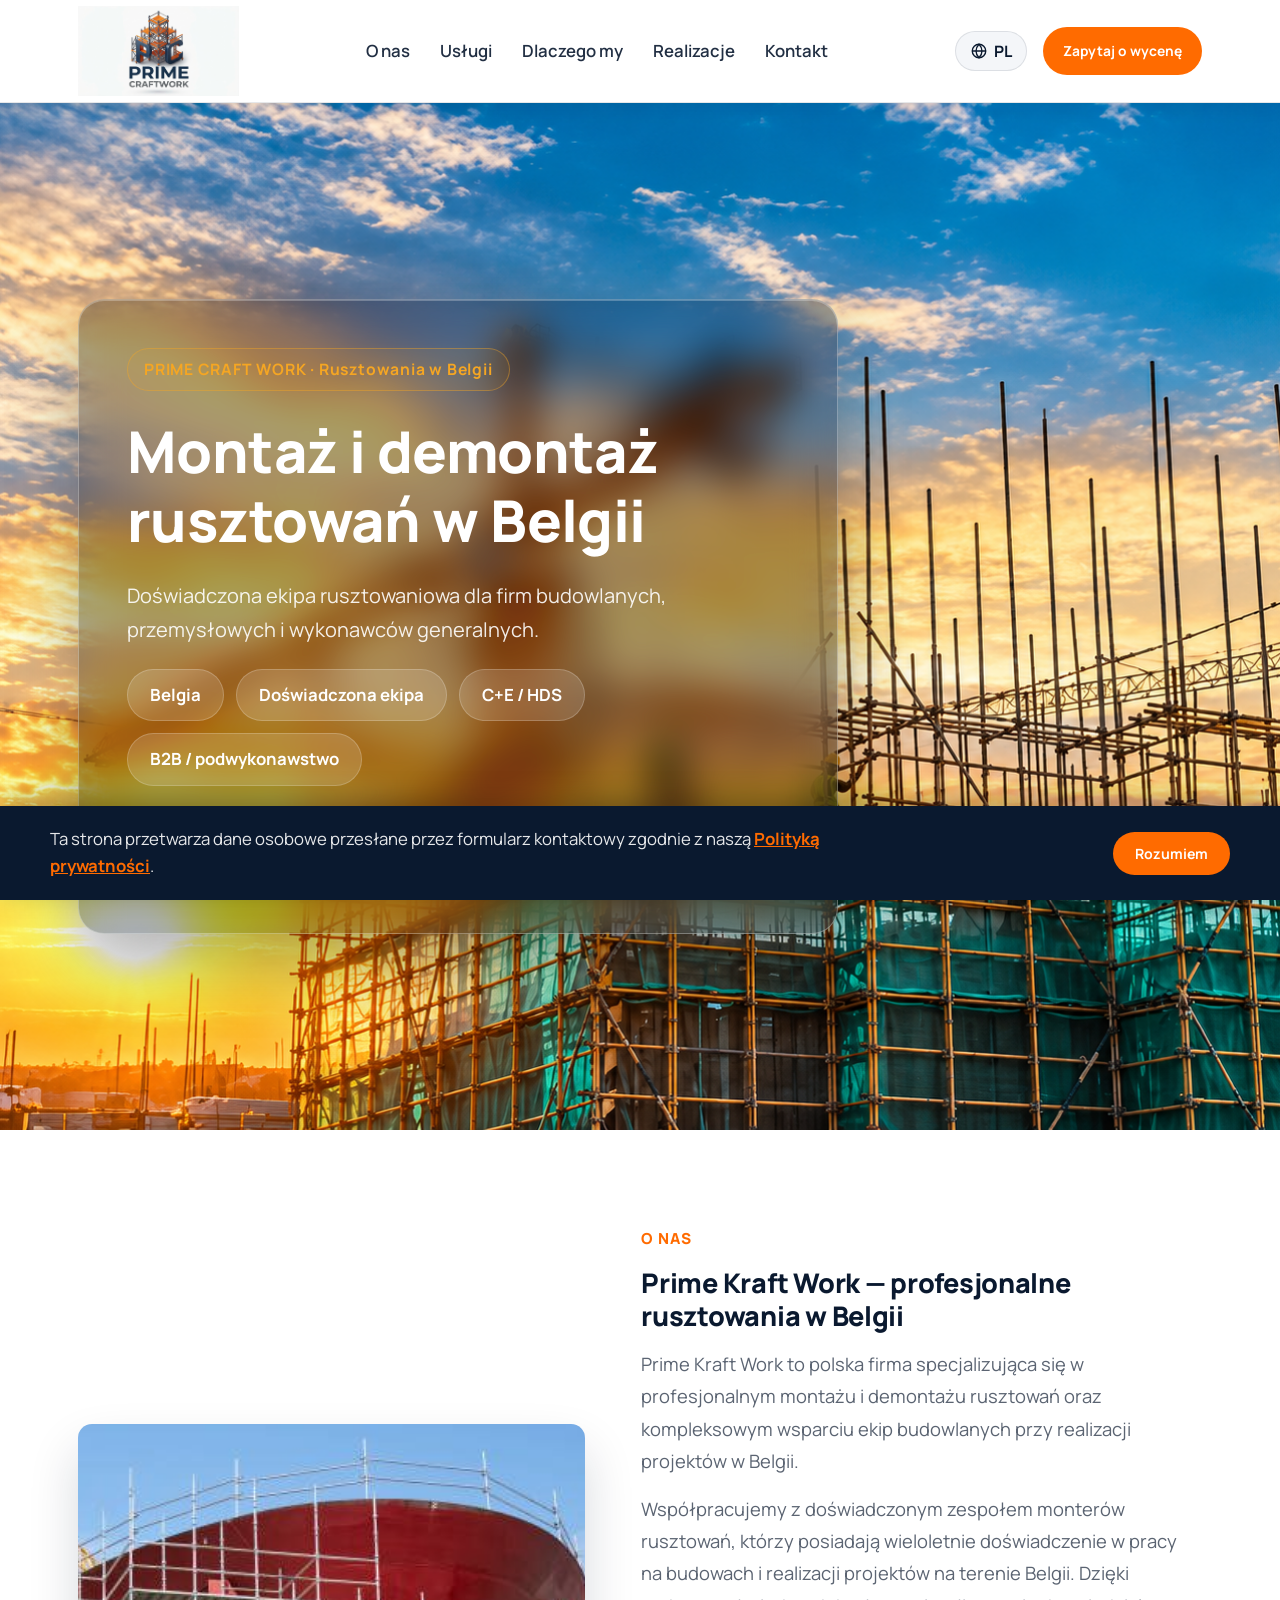
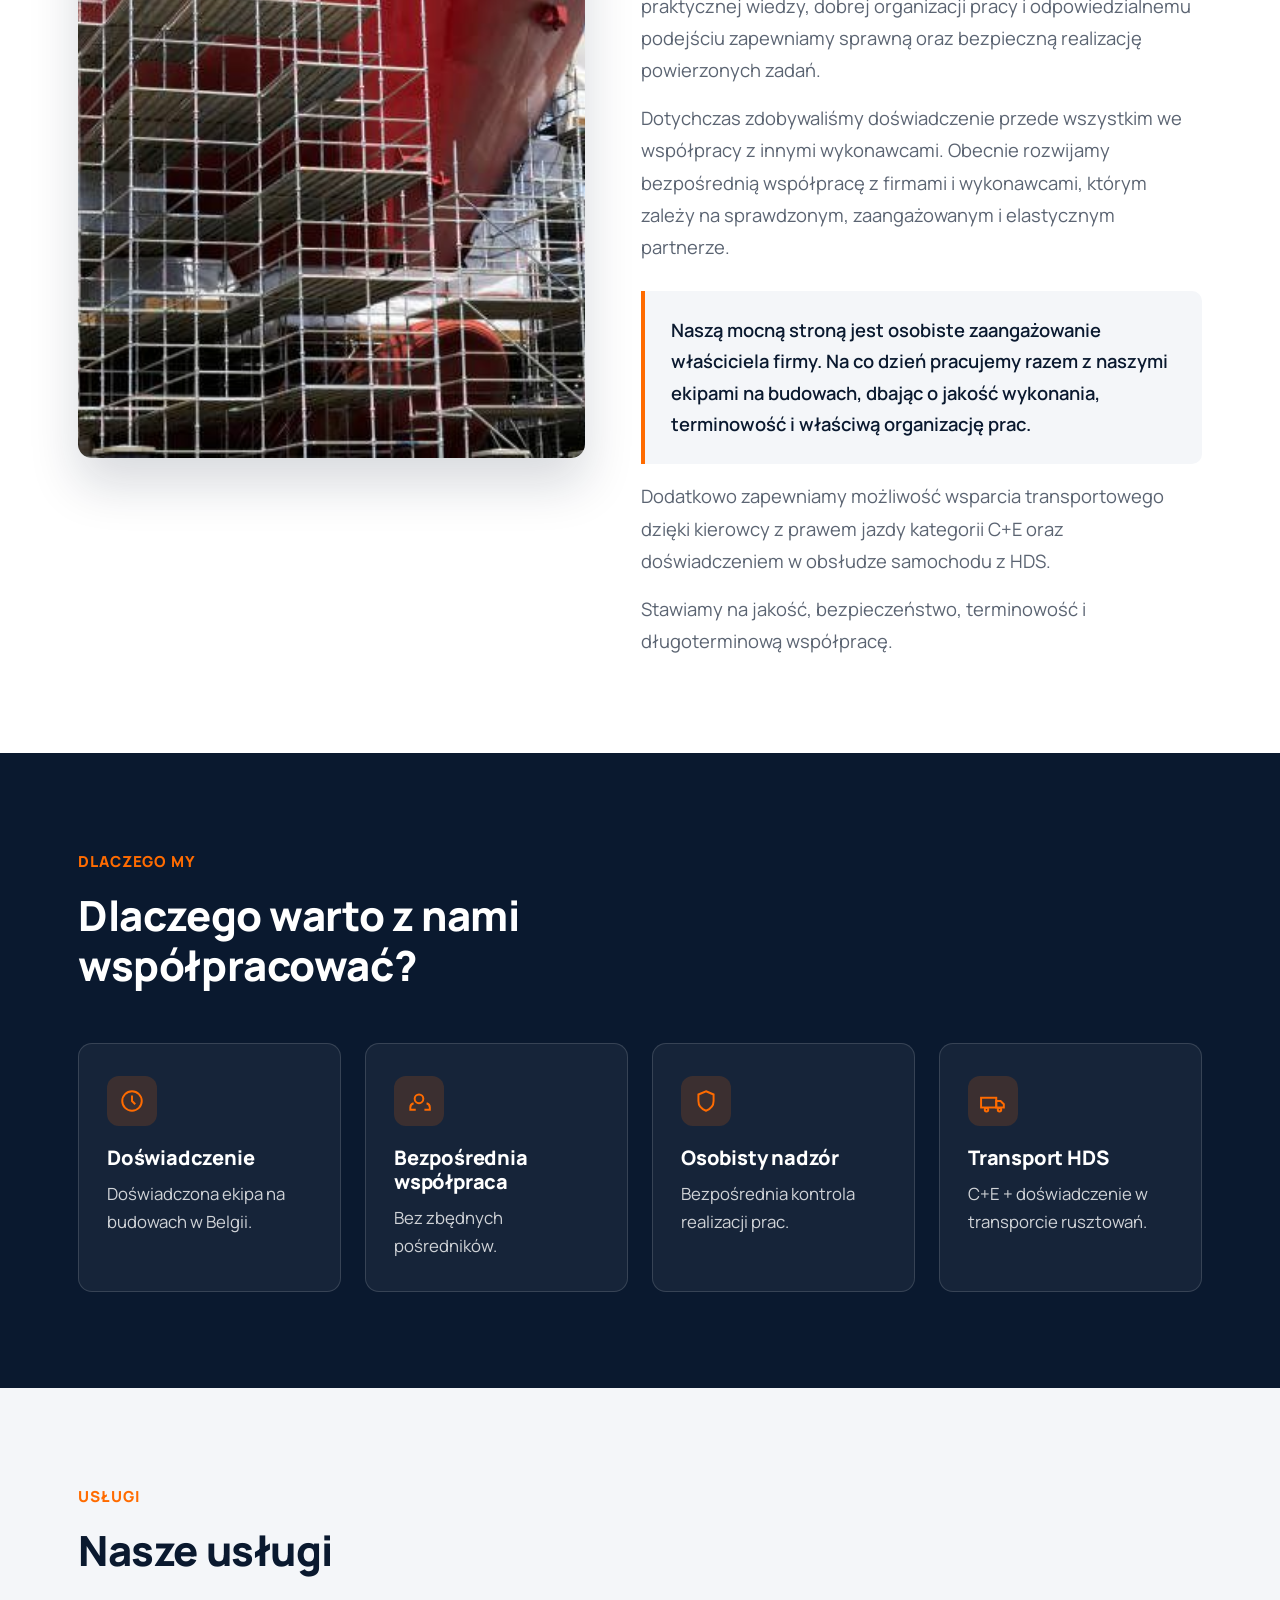
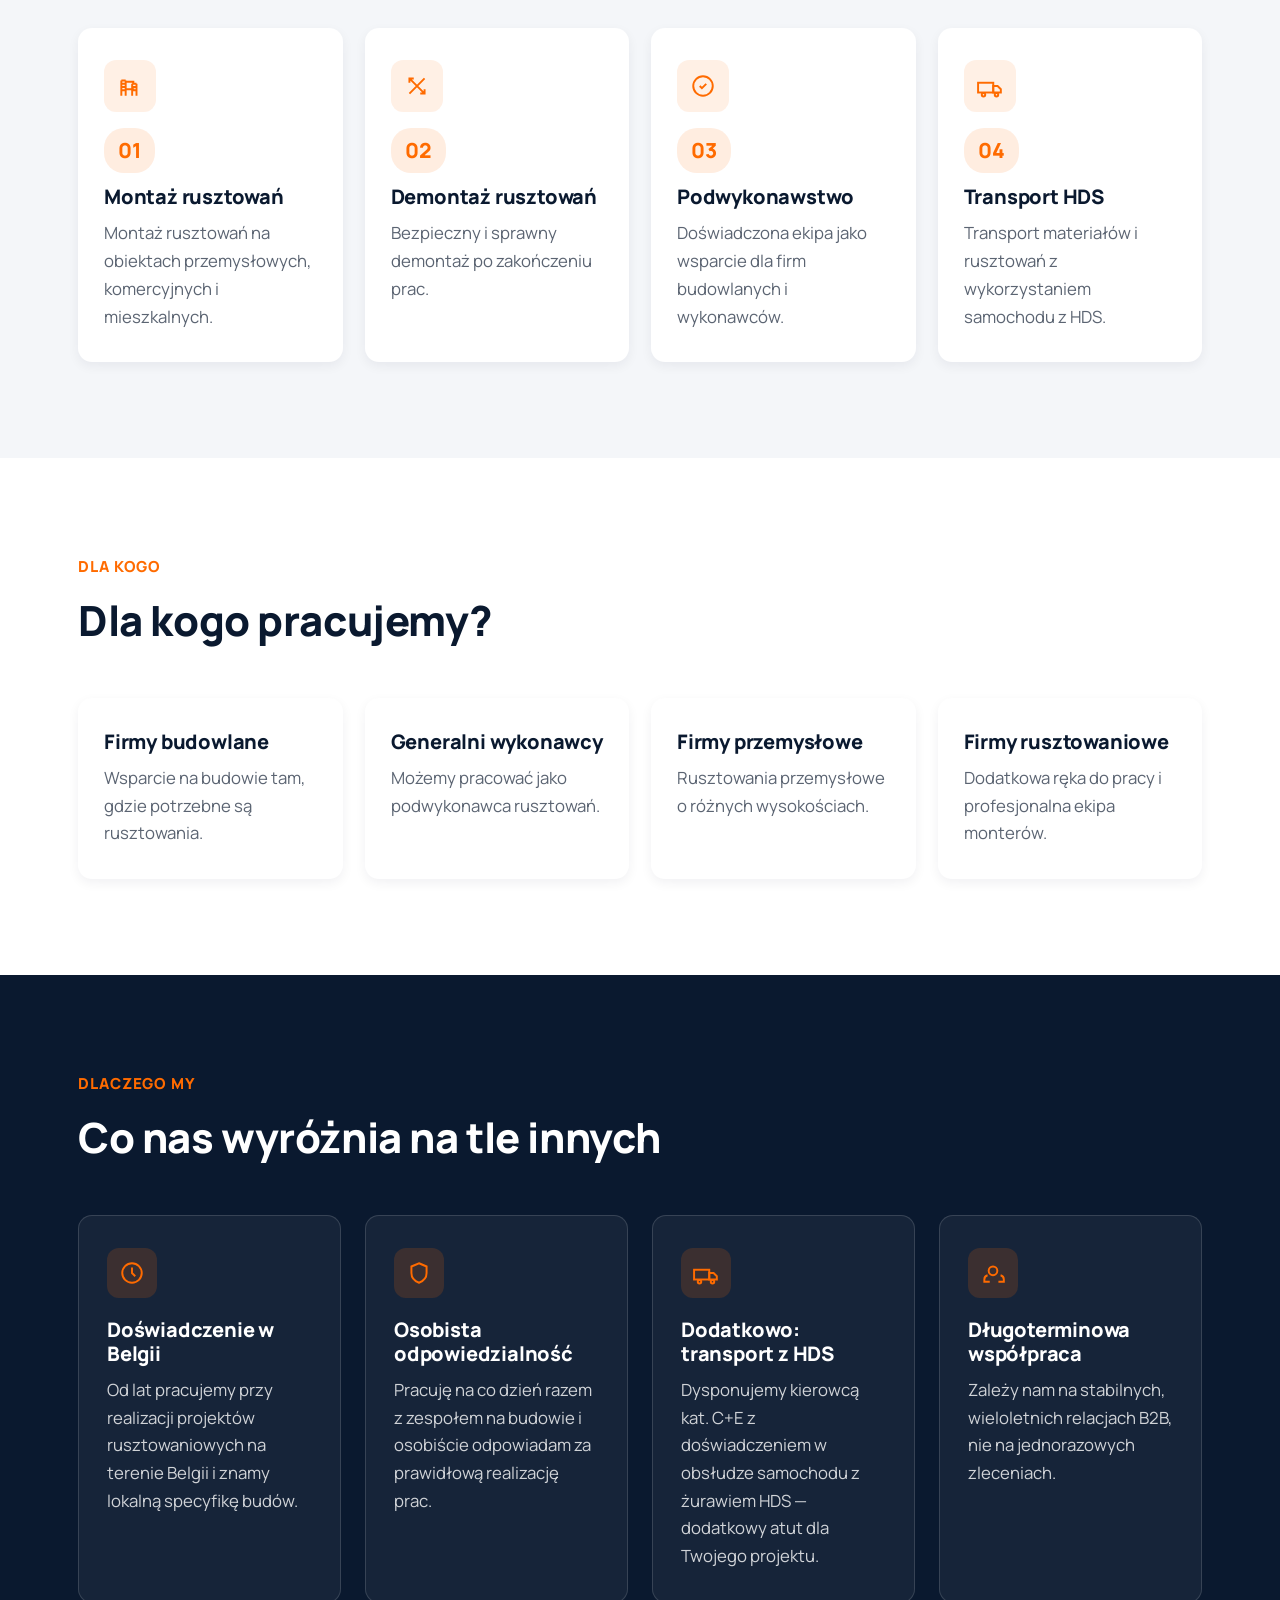
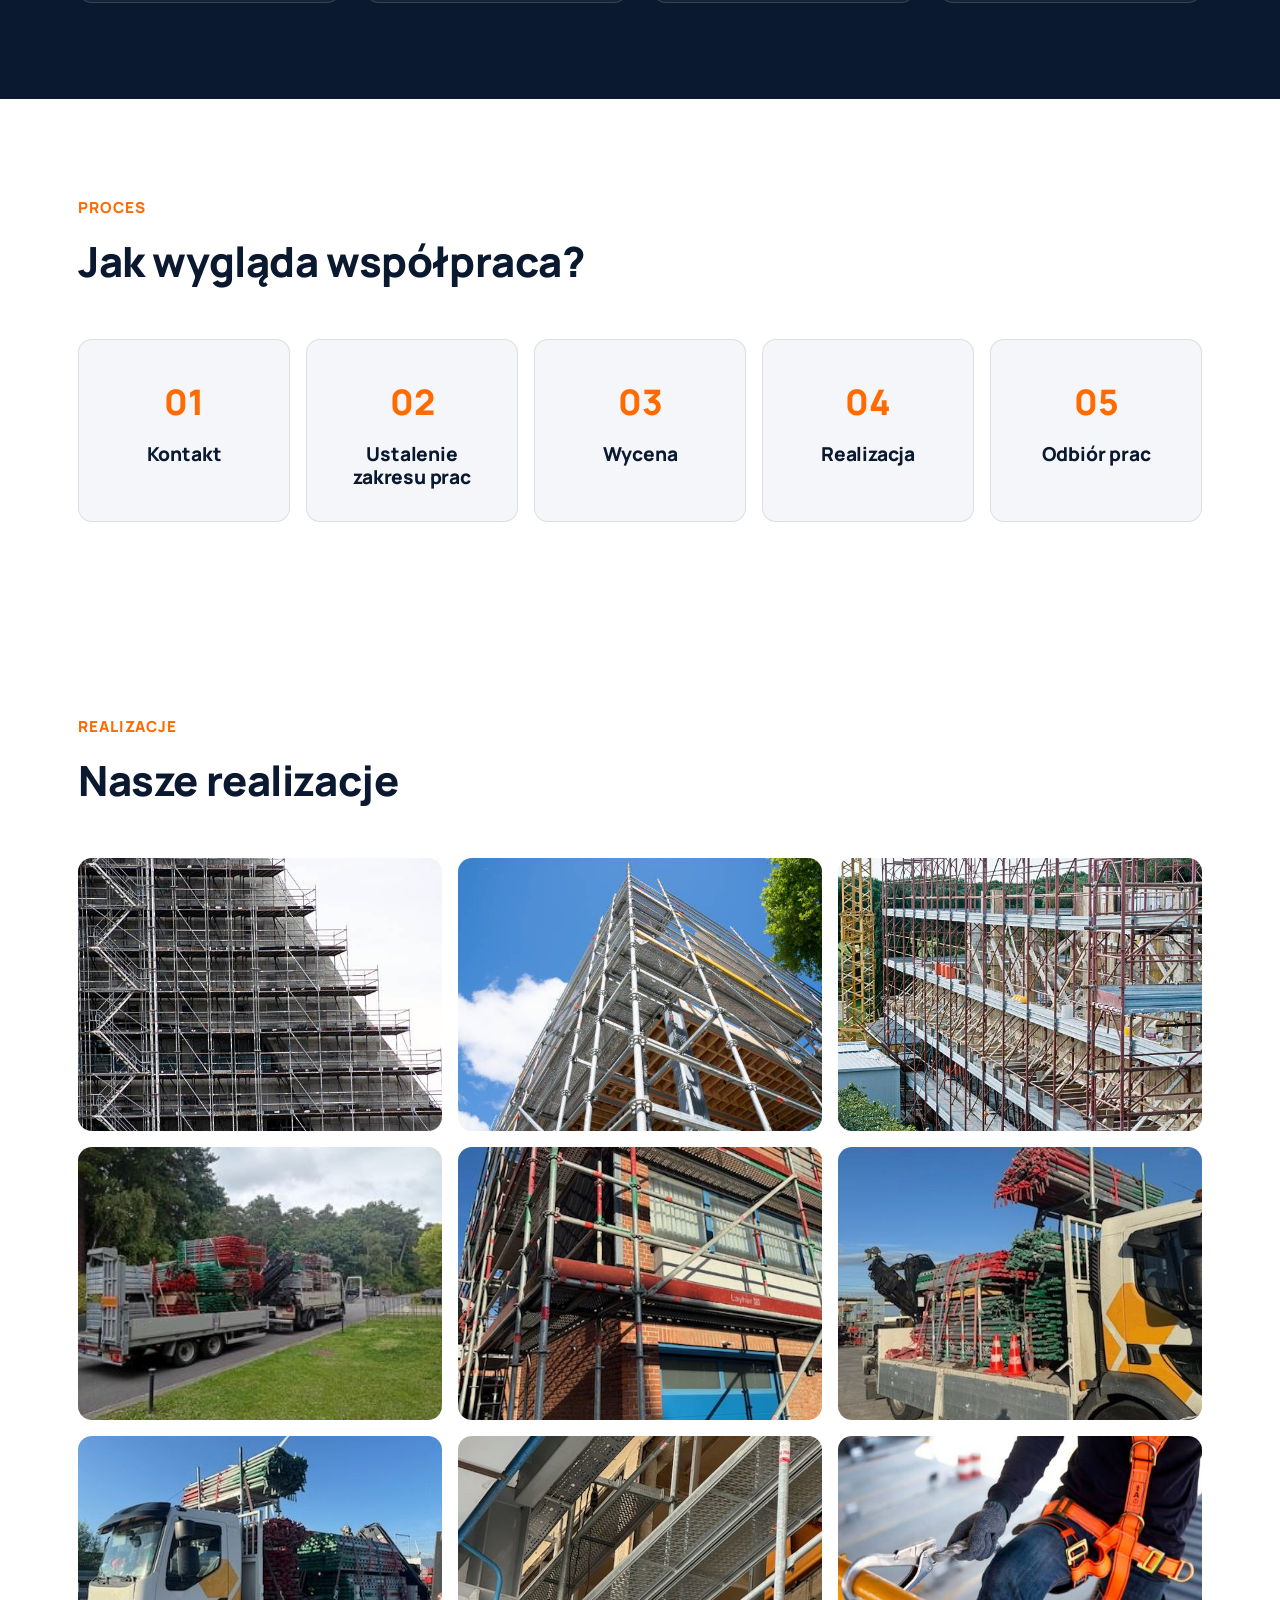
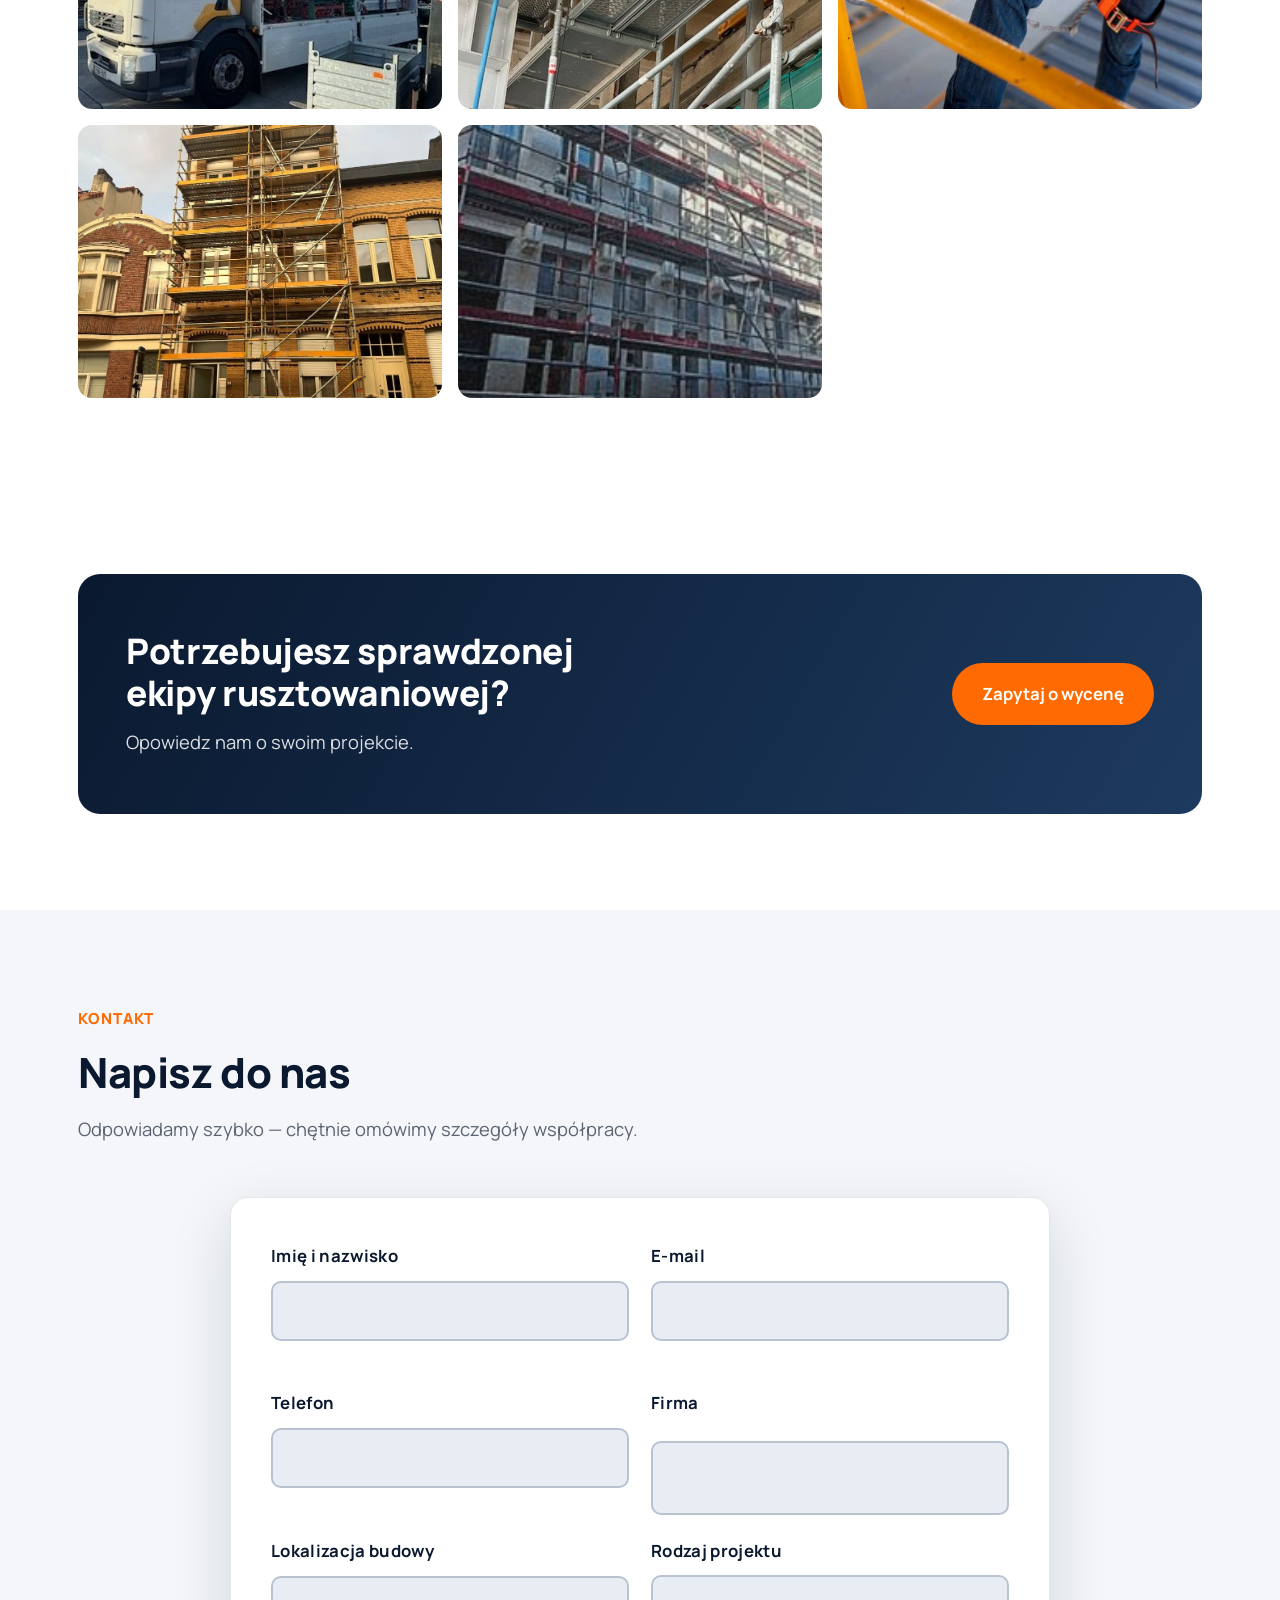
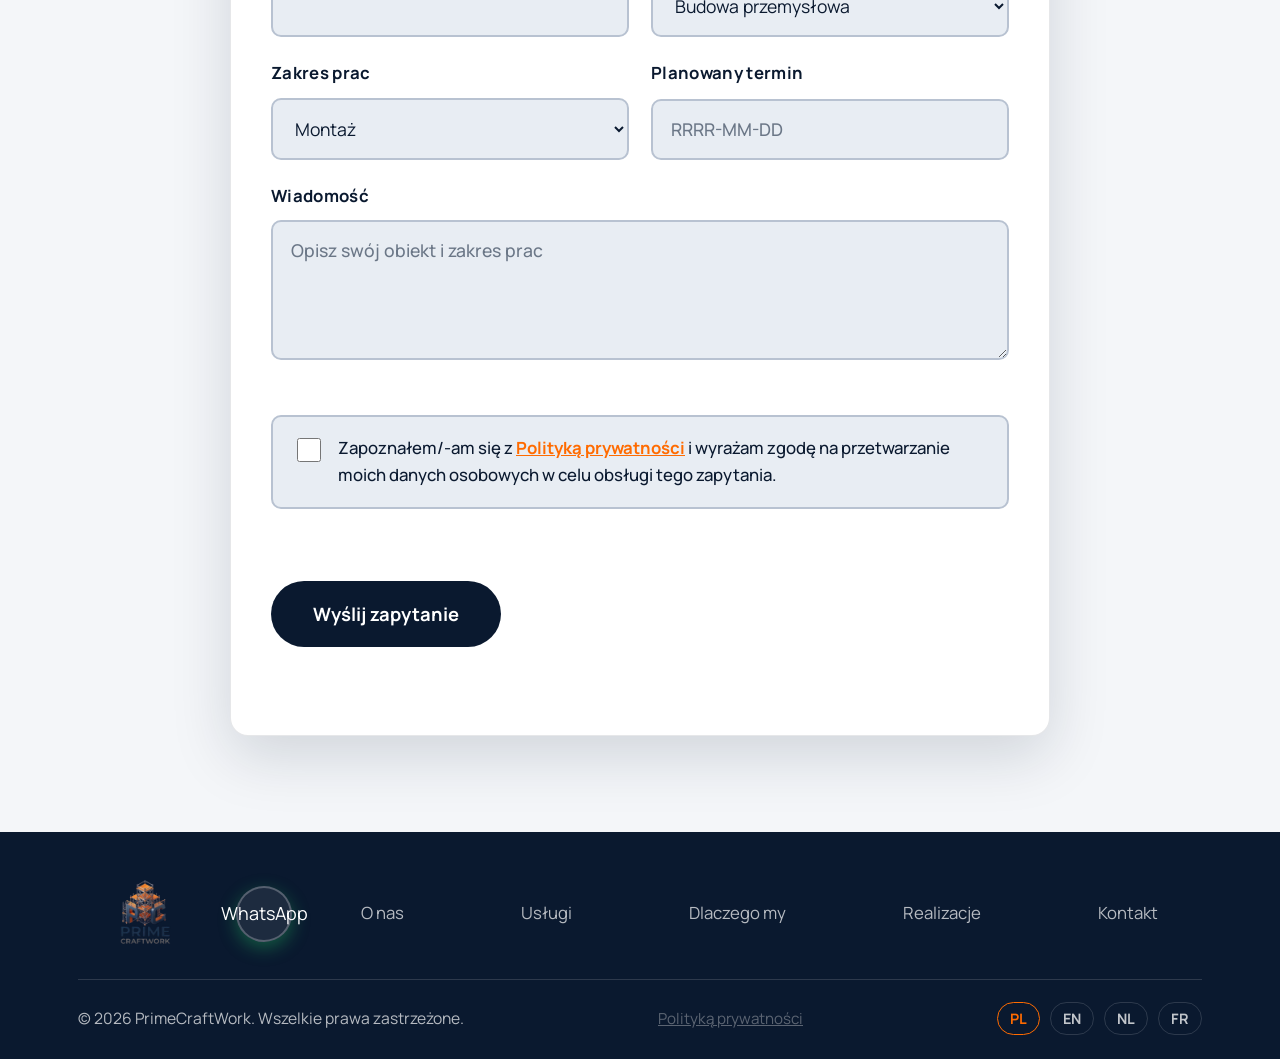
==== commit 657f85fe: "Update index.html" ====
--- a/index.html
+++ b/index.html
@@ -7,7 +7,6 @@
 <meta name="description" content="Doświadczony zespół monterów rusztowań dla firm budowlanych i przemysłowych w Belgii. B2B, HDS, bezpośredni nadzór. Zapytaj o wycenę.">
 <link rel="canonical" href="https://scorp-17.github.io/PrimeCraftWork/">
 
-<!-- Open Graph -->
 <meta property="og:type" content="website">
 <meta property="og:site_name" content="PrimeCraftWork">
 <meta property="og:title" content="PrimeCraftWork — Montaż i demontaż rusztowań w Belgii">
@@ -18,7 +17,6 @@
 <meta name="twitter:title" content="PrimeCraftWork — rusztowania w Belgii">
 <meta name="twitter:description" content="Doświadczony zespół monterów rusztowań. B2B, HDS.">
 
-<!-- Structured data -->
 <script type="application/ld+json">
 {
   "@context": "https://schema.org",
@@ -47,8 +45,8 @@
 <header id="siteHeader">
   <div class="nav">
     <a href="#top" class="logo">
-  <img src="images/logo.jpg" alt="PrimeCraftWork" class="logo-img">
-</a>
+      <img src="images/logo.jpg" alt="PrimeCraftWork" class="logo-img">
+    </a>
     <nav class="navlinks" id="navLinks">
       <a href="#about" data-i18n="nav.about">O nas</a>
       <a href="#services" data-i18n="nav.services">Usługi</a>
@@ -97,7 +95,6 @@
     </div>
   </section>
 
-  <!-- ABOUT / O NAS -->
   <section id="about">
     <div class="wrap about">
       <div class="about-media reveal">
@@ -261,22 +258,15 @@
 <footer>
   <div class="wrap">
     <div class="foot-top">
-  <a href="#top" class="foot-logo">
-    <img src="images/logo-futer.jpg" alt="PrimeCraftWork" class="logo-img">
-  </a>
-  <a href="https://wa.me/48789047749" class="foot-whatsapp" target="_blank" rel="noopener" aria-label="WhatsApp">
-    <svg viewBox="0 0 24 24" fill="currentColor" aria-hidden="true">
-      <path d="M17.472 14.382c-.297-.149-1.758-.867-2.03-.967-.273-.099-.471-.148-.67.15-.197.297-.767.966-.94 1.164-.173.199-.347.223-.644.075-.297-.15-1.255-.463-2.39-1.475-.883-.788-1.48-1.761-1.653-2.059-.173-.297-.018-.458.13-.606.134-.133.298-.347.446-.52.149-.174.198-.298.298-.497.099-.198.05-.371-.025-.52-.075-.149-.669-1.612-.916-2.207-.242-.579-.487-.5-.669-.51-.173-.008-.371-.01-.57-.01-.198 0-.52.074-.792.372-.272.297-1.04 1.016-1.04 2.479 0 1.462 1.065 2.875 1.213 3.074.149.198 2.096 3.2 5.077 4.487.709.306 1.262.489 1.694.625.712.227 1.36.195 1.872.118.571-.085 1.758-.719 2.006-1.413.248-.694.248-1.289.173-1.413-.074-.124-.272-.198-.57-.347m-5.421 7.403h-.004a9.87 9.87 0 01-5.031-1.378l-.361-.214-3.741.982.998-3.648-.235-.374a9.86 9.86 0 01-1.51-5.26c.001-5.45 4.436-9.884 9.888-9.884 2.64 0 5.122 1.03 6.988 2.898a9.825 9.825 0 012.893 6.994c-.003 5.45-4.437 9.884-9.885 9.884m8.413-18.297A11.815 11.815 0 0012.05 0C5.495 0 .16 5.335.157 11.892c0 2.096.547 4.142 1.588 5.945L.057 24l6.305-1.654a11.882 11.882 0 005.683 1.448h.005c6.554 0 11.89-5.335 11.893-11.893a11.821 11.821 0 00-3.48-8.413z"/>
-    </svg>
-  </a>
-  <nav class="foot-nav">
-    <a href="#about" data-i18n="nav.about">O nas</a>
-    <a href="#services" data-i18n="nav.services">Usługi</a>
-    <a href="#why" data-i18n="nav.why">Dlaczego my</a>
-    <a href="#projects" data-i18n="nav.projects">Realizacje</a>
-    <a href="#contact" data-i18n="nav.contact">Kontakt</a>
-  </nav>
-</div>
+      <a href="#top" class="foot-logo">
+        <img src="images/logo-futer.jpg" alt="PrimeCraftWork" class="logo-img">
+      </a>
+      <a href="https://wa.me/48789047749" class="foot-whatsapp" target="_blank" rel="noopener" aria-label="WhatsApp">
+        <svg viewBox="0 0 24 24" fill="currentColor" aria-hidden="true">
+          <path d="M17.472 14.382c-.297-.149-1.758-.867-2.03-.967-.273-.099-.471-.148-.67.15-.197.297-.767.966-.94 1.164-.173.199-.347.223-.644.075-.297-.15-1.255-.463-2.39-1.475-.883-.788-1.48-1.761-1.653-2.059-.173-.297-.018-.458.13-.606.134-.133.298-.347.446-.52.149-.174.198-.298.298-.497.099-.198.05-.371-.025-.52-.075-.149-.669-1.612-.916-2.207-.242-.579-.487-.5-.669-.51-.173-.008-.371-.01-.57-.01-.198 0-.52.074-.792.372-.272.297-1.04 1.016-1.04 2.479 0 1.462 1.065 2.875 1.213 3.074.149.198 2.096 3.2 5.077 4.487.709.306 1.262.489 1.694.625.712.227 1.36.195 1.872.118.571-.085 1.758-.719 2.006-1.413.248-.694.248-1.289.173-1.413-.074-.124-.272-.198-.57-.347m-5.421 7.403h-.004a9.87 9.87 0 01-5.031-1.378l-.361-.214-3.741.982.998-3.648-.235-.374a9.86 9.86 0 01-1.51-5.26c.001-5.45 4.436-9.884 9.888-9.884 2.64 0 5.122 1.03 6.988 2.898a9.825 9.825 0 012.893 6.994c-.003 5.45-4.437 9.884-9.885 9.884m8.413-18.297A11.815 11.815 0 0012.05 0C5.495 0 .16 5.335.157 11.892c0 2.096.547 4.142 1.588 5.945L.057 24l6.305-1.654a11.882 11.882 0 005.683 1.448h.005c6.554 0 11.89-5.335 11.893-11.893a11.821 11.821 0 00-3.48-8.413z"/>
+        </svg>
+        WhatsApp
+      </a>
       <nav class="foot-nav">
         <a href="#about" data-i18n="nav.about">O nas</a>
         <a href="#services" data-i18n="nav.services">Usługi</a>
--- a/css/styles.css
+++ b/css/styles.css
@@ -274,13 +274,95 @@
 
 /* FOOTER */
 footer{background:var(--navy); color:rgba(255,255,255,0.7); padding:44px 0 24px;}
-.foot-top{display:flex; justify-content:space-between; flex-wrap:wrap; gap:22px; padding-bottom:28px; border-bottom:1px solid var(--line); align-items:center;}
-.foot-nav{display:flex; gap:24px; flex-wrap:wrap; font-size:1.05rem;}
-.foot-nav a:hover{color:var(--white);}
+.foot-top{
+  display:flex;
+  align-items:center;
+  justify-content:space-between;
+  flex-wrap:wrap;
+  gap:24px;
+  padding-bottom:28px;
+  border-bottom:1px solid var(--line);
+}
+.foot-logo{ flex-shrink:0; }
+
+/* WhatsApp-кнопка */
+.foot-whatsapp{
+  display:inline-flex;
+  align-items:center;
+  justify-content:center;
+  width:56px;
+  height:56px;
+  border-radius:50%;
+  background:#25D366;
+  color:#ffffff;
+  flex-shrink:0;
+  transition:transform .2s ease, background .2s ease, box-shadow .2s ease;
+  box-shadow:0 6px 18px rgba(37,211,102,0.35);
+}
+/* WhatsApp-кнопка — в стиле сайта */
+.foot-whatsapp{
+  display:inline-flex;
+  align-items:center;
+  justify-content:center;
+  width:56px;
+  height:56px;
+  border-radius:50%;
+  background:rgba(255,255,255,0.08);
+  color:var(--white);
+  border:2px solid rgba(255,255,255,0.25);
+  flex-shrink:0;
+  transition:transform .2s ease, background .2s ease, border-color .2s ease, color .2s ease, box-shadow .2s ease;
+}
+.foot-whatsapp:hover{
+  background:var(--orange);
+  border-color:var(--orange);
+  color:var(--white);
+  transform:translateY(-2px);
+  box-shadow:0 10px 24px rgba(255,107,0,0.4);
+}
+.foot-whatsapp svg{
+  width:28px;
+  height:28px;
+}
+
+/* Навигация — растягивается по ширине */
+.foot-nav{
+  display:flex;
+  gap:28px;
+  flex-wrap:wrap;
+  font-size:1.05rem;
+  flex:1;
+  justify-content:space-around;
+  min-width:0;
+}
+.foot-nav a{ padding:4px 0; }
+.foot-nav a:hover{ color:var(--white); }
+
 .foot-bottom{display:flex; justify-content:space-between; padding-top:22px; font-size:0.98rem; flex-wrap:wrap; gap:12px; align-items:center;}
 .foot-lang{display:flex; gap:10px; align-items:center;}
 .foot-lang button{background:none; border:1px solid var(--line); color:rgba(255,255,255,0.75); padding:6px 12px; border-radius:999px; font-size:0.9rem; font-weight:700;}
 .foot-lang button[aria-current="true"]{color:var(--orange); border-color:var(--orange);}
+
+/* Мобильный футер */
+@media (max-width: 768px){
+  .foot-top{
+    flex-direction:column;
+    align-items:flex-start;
+    gap:20px;
+  }
+  .foot-whatsapp{
+    width:50px;
+    height:50px;
+  }
+  .foot-whatsapp svg{ width:26px; height:26px; }
+  .foot-nav{
+    justify-content:flex-start;
+    gap:14px 22px;
+    font-size:1rem;
+    flex:unset;
+    width:100%;
+  }
+}
 
 /* АДАПТИВНОСТЬ */
 @media (max-width: 980px) {
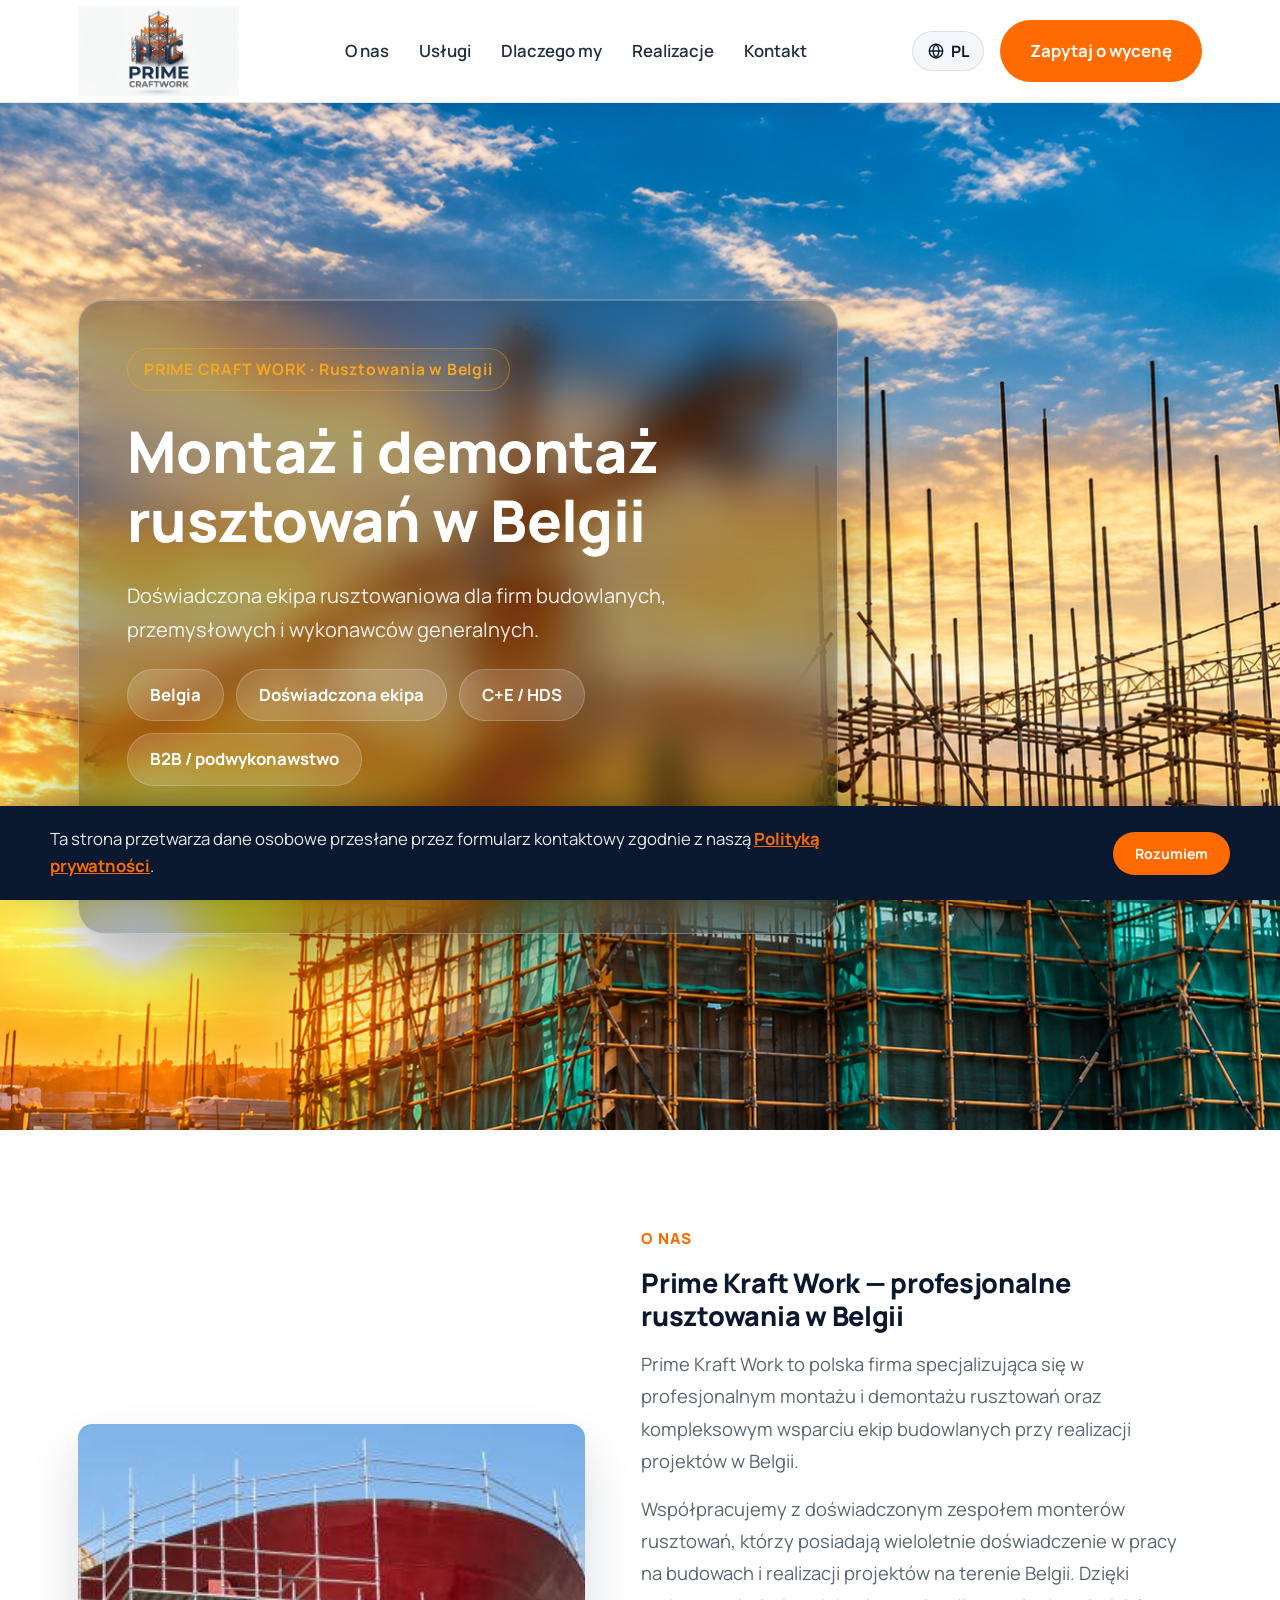
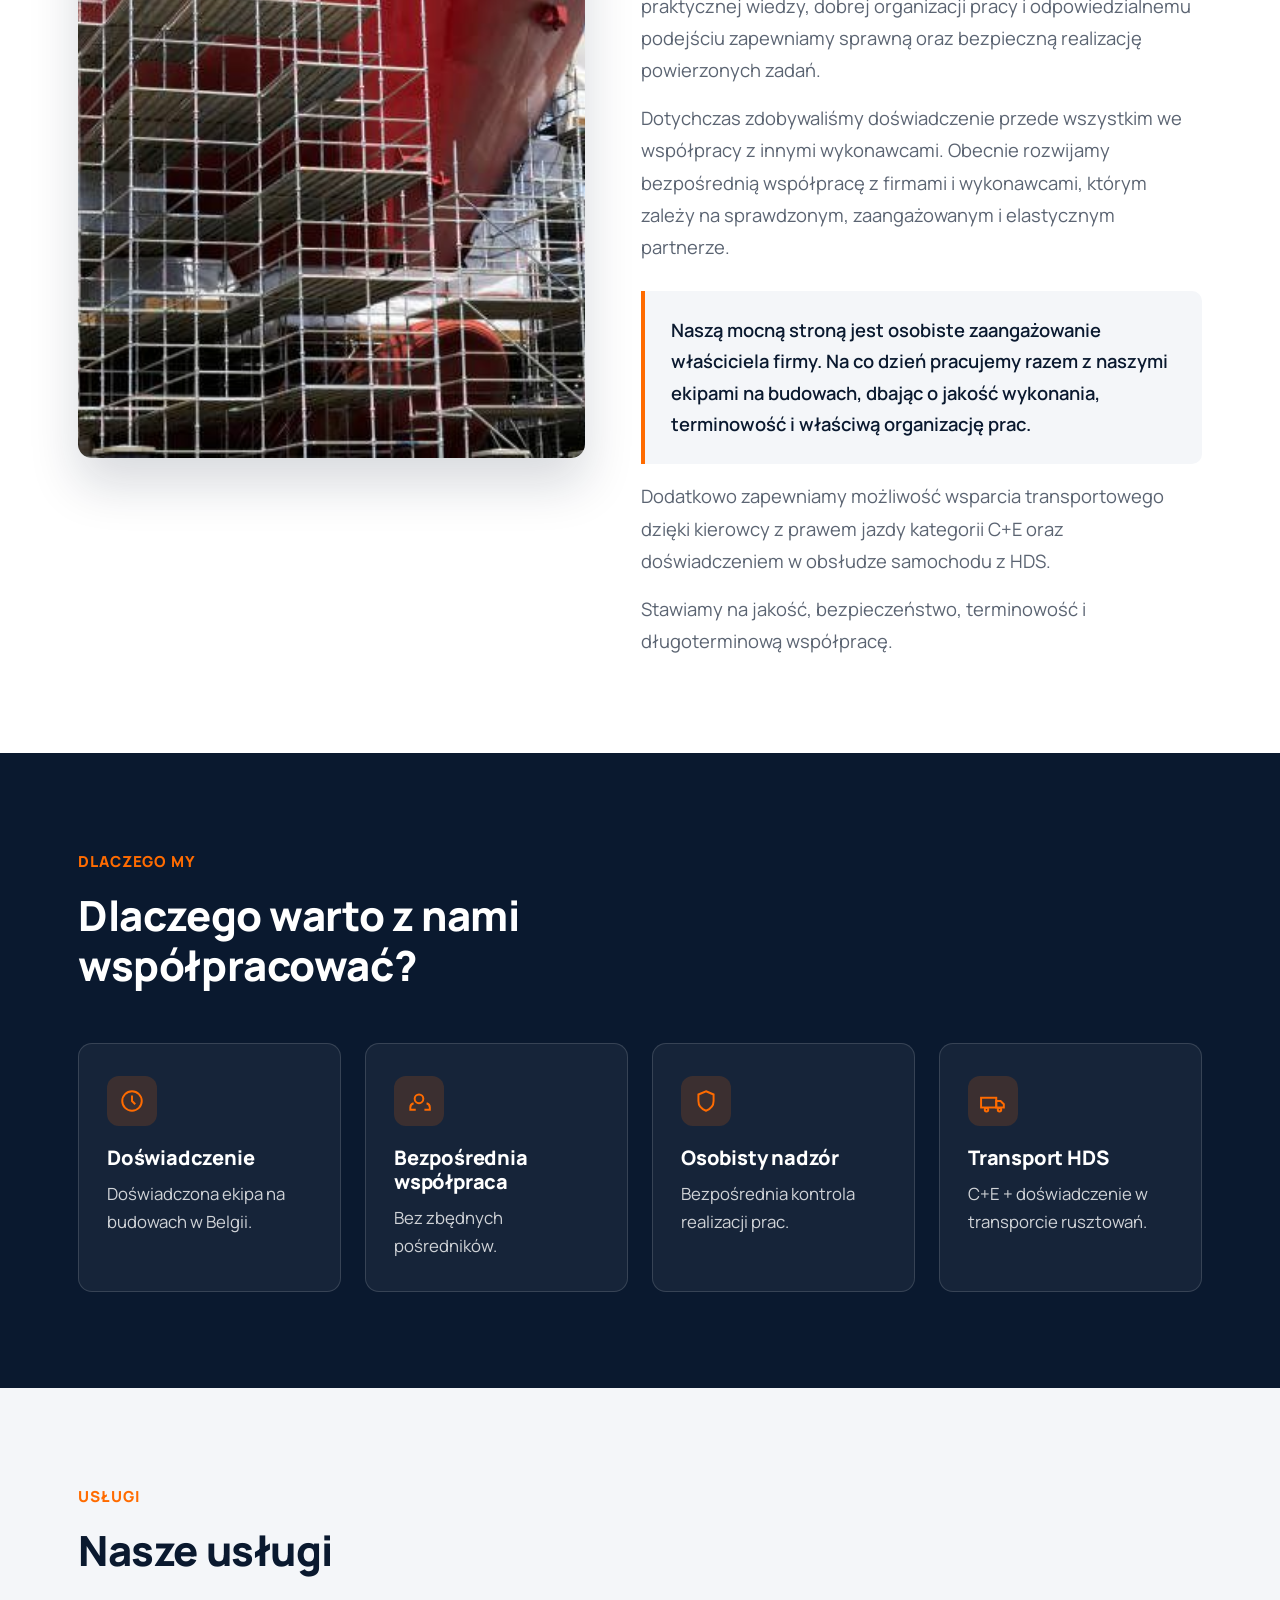
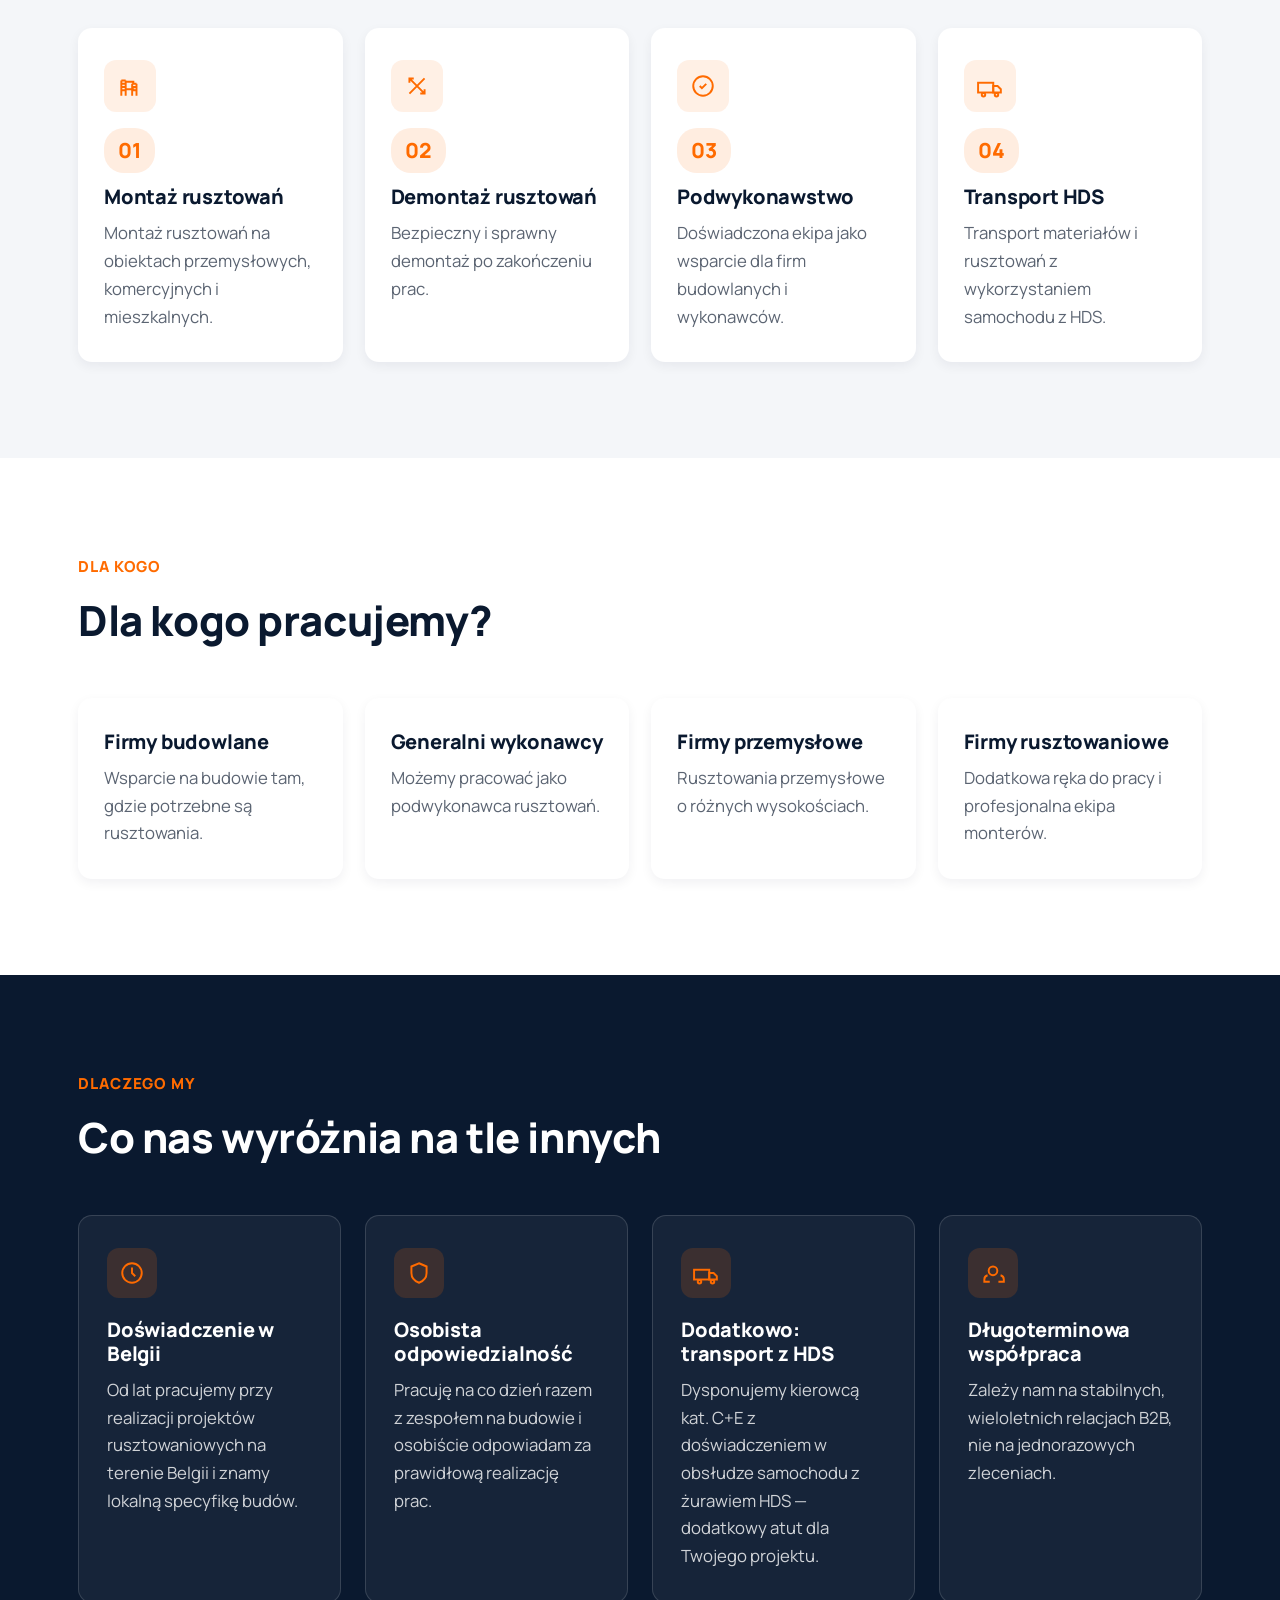
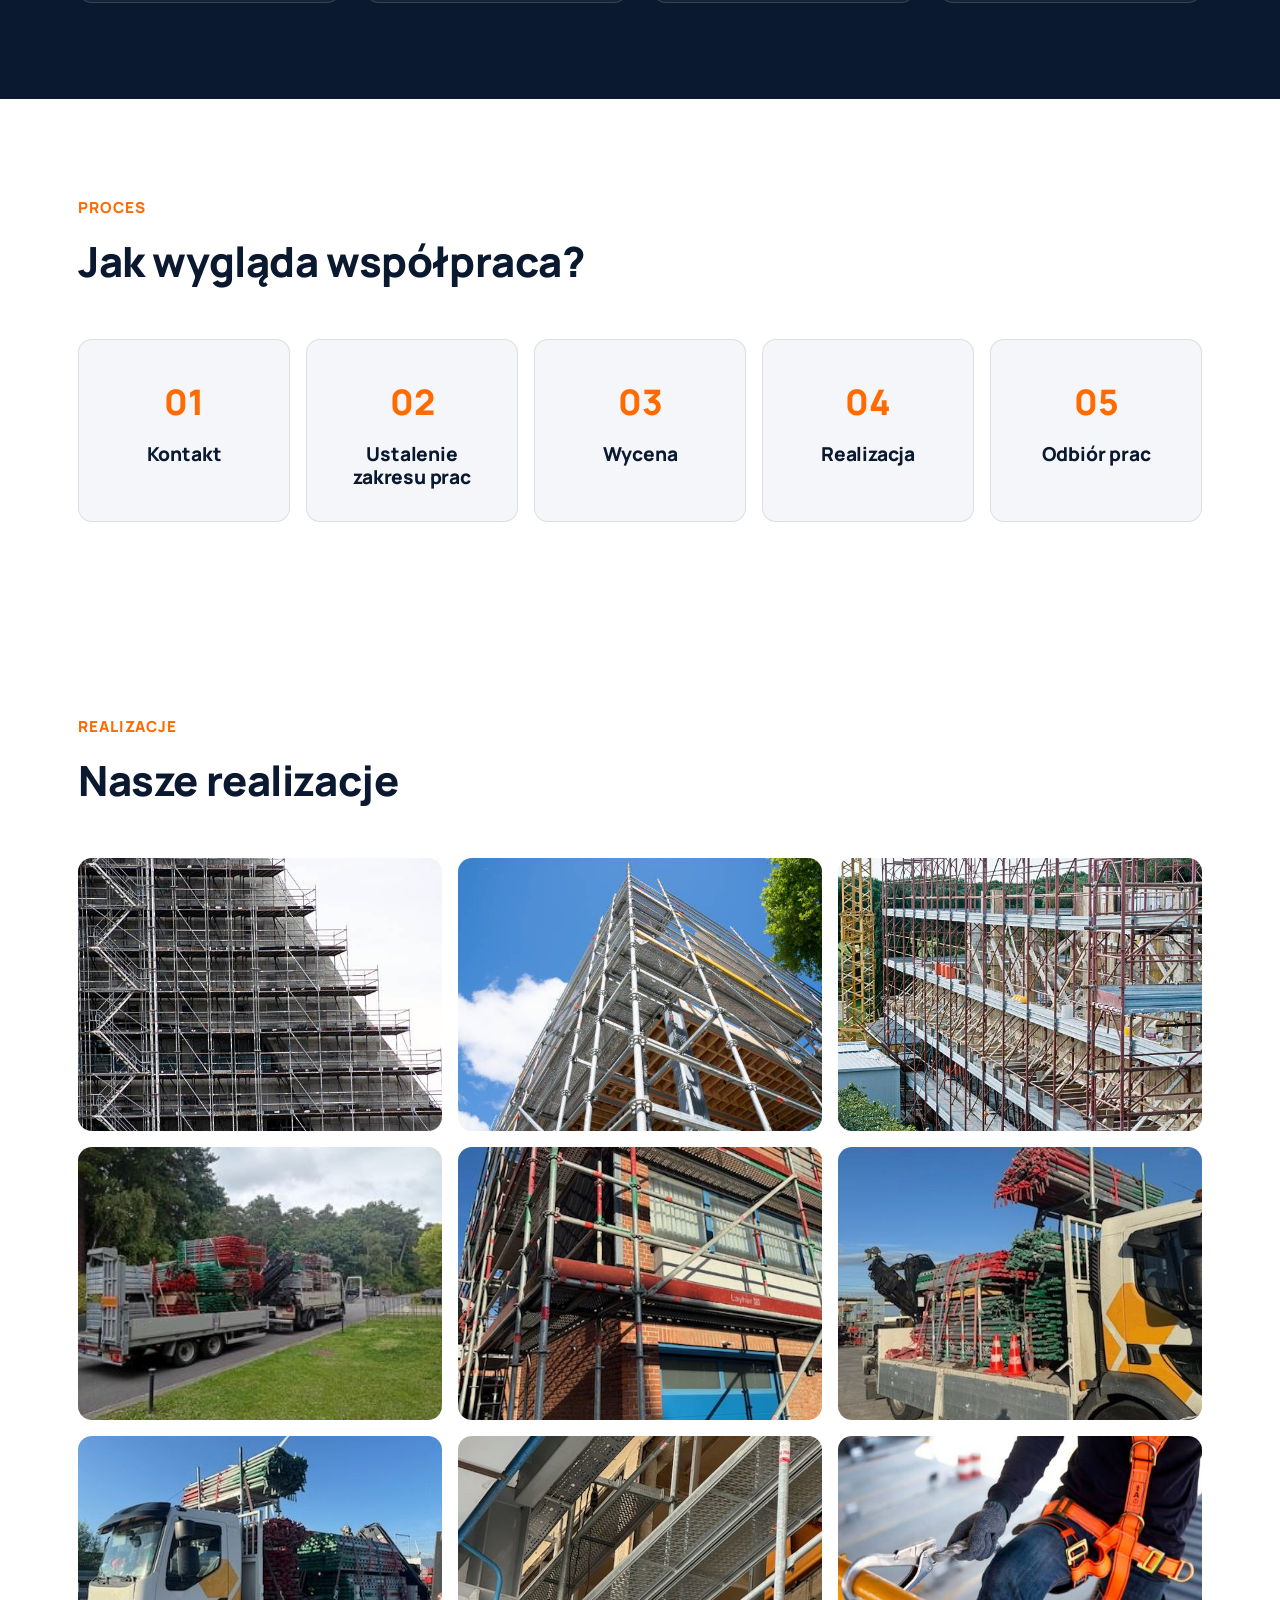
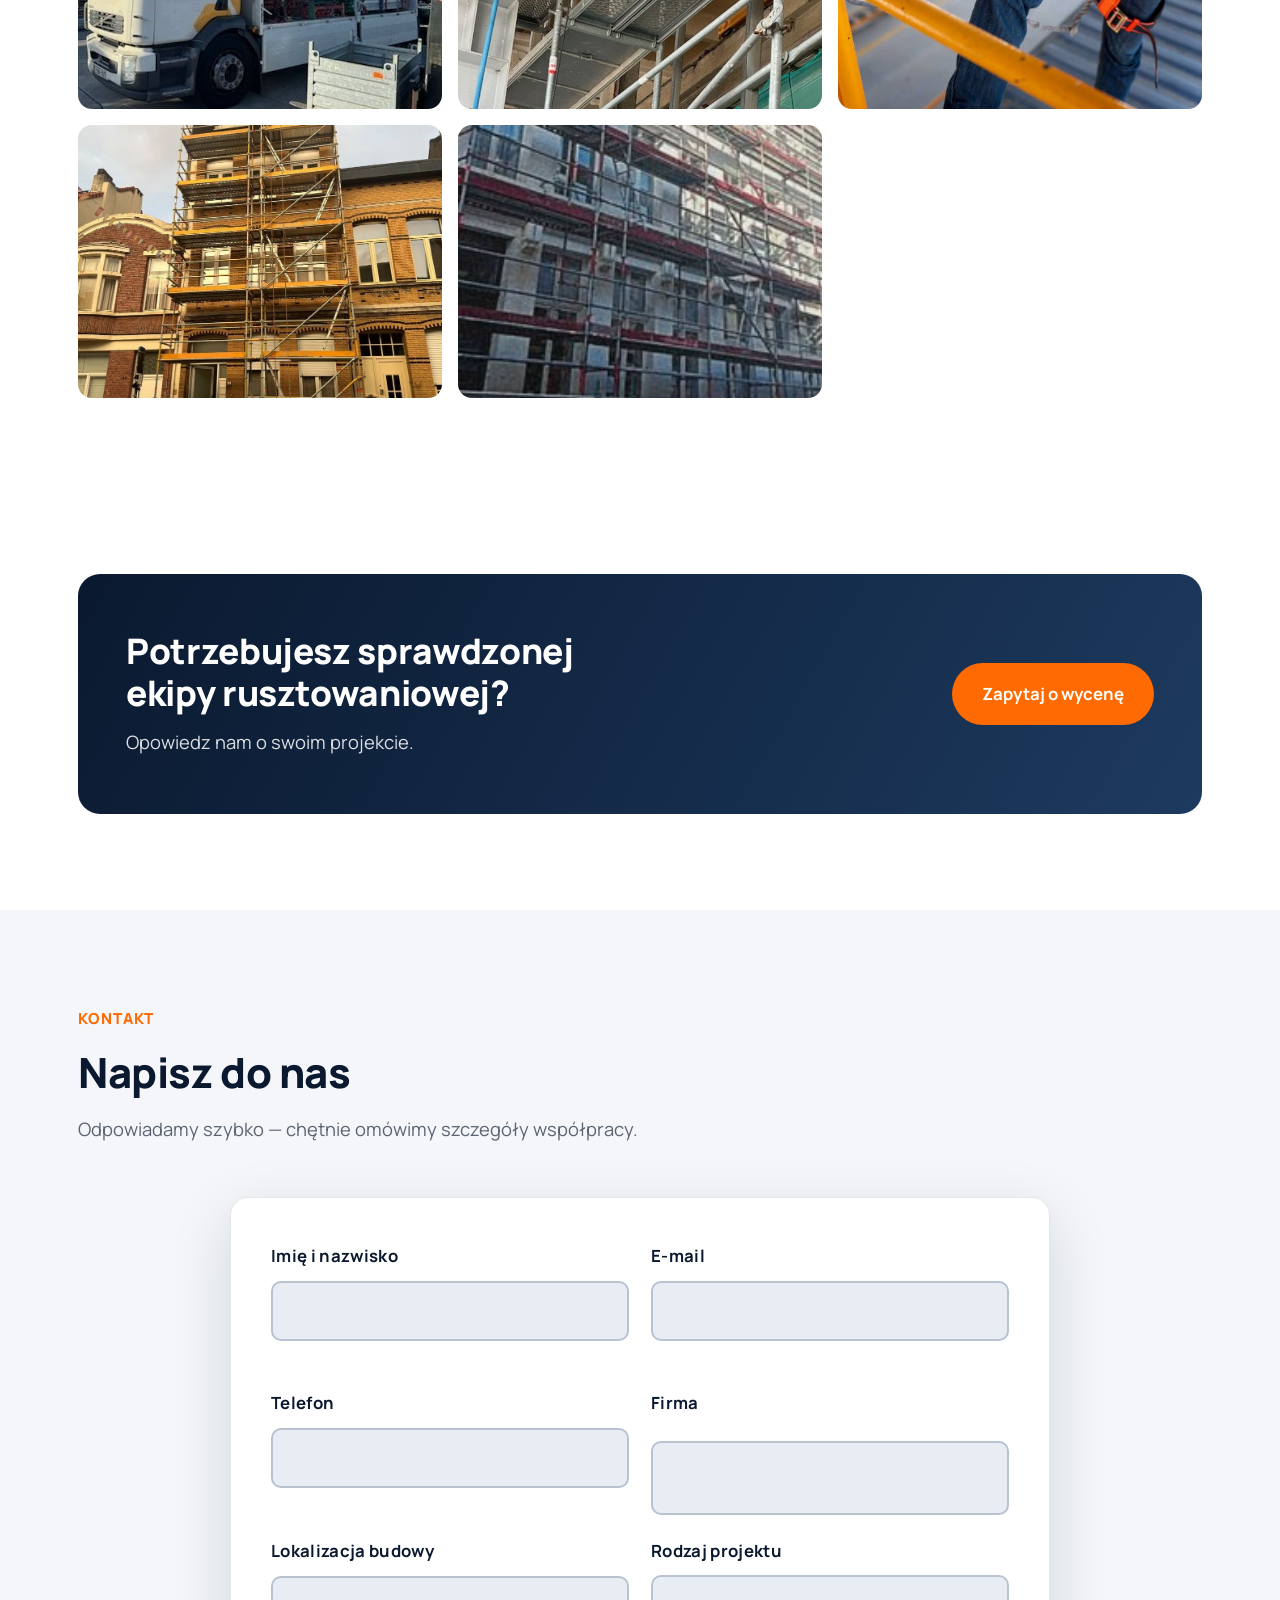
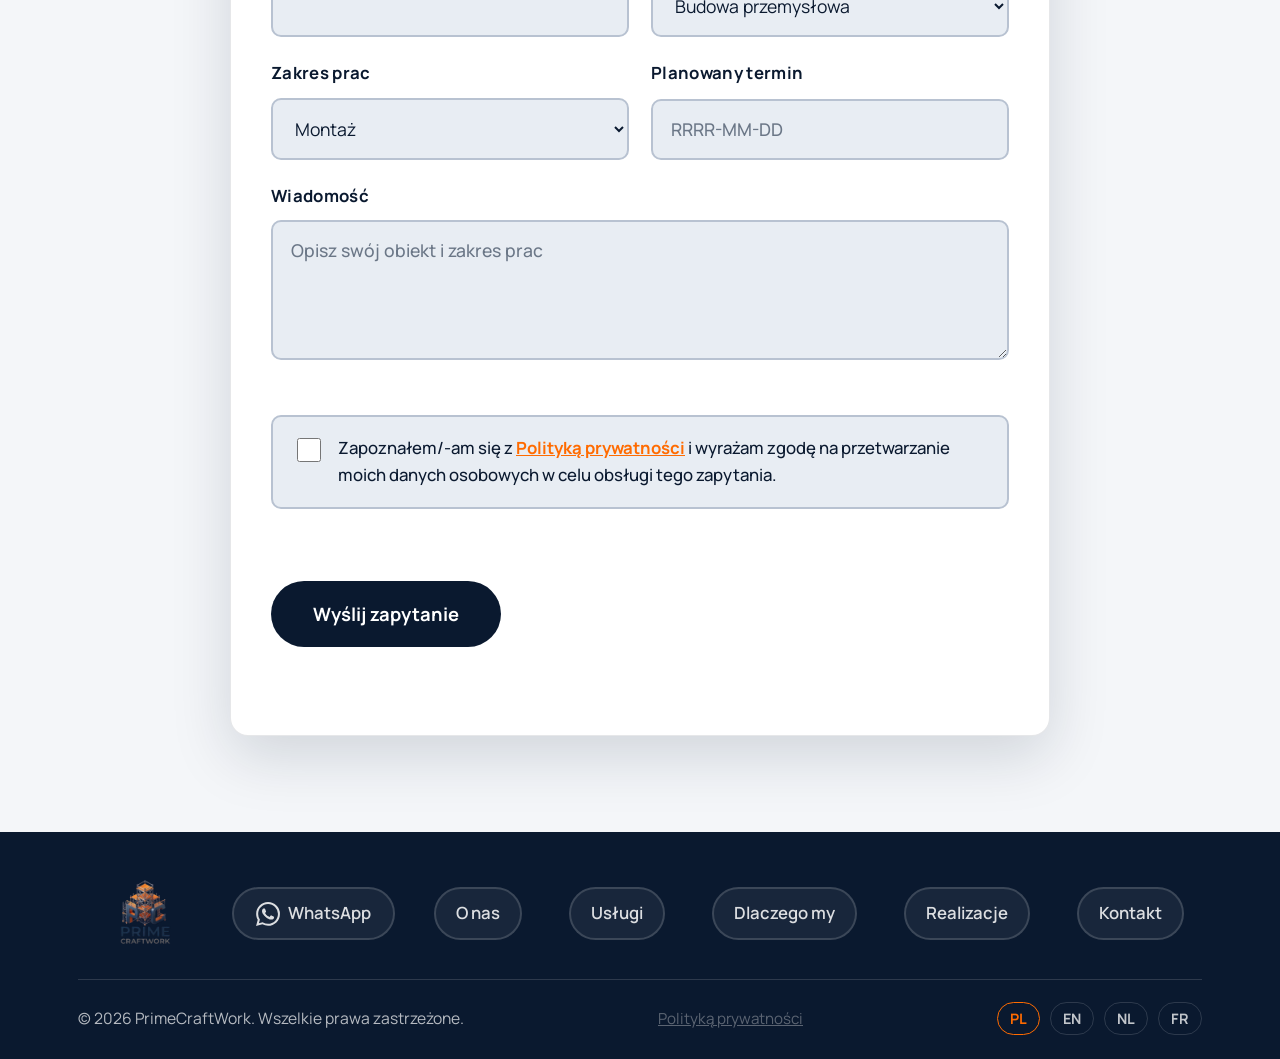
==== commit ef1a37fd: "Update greeting from 'Hello' to 'Goodbye'" ====
--- a/index.html
+++ b/index.html
@@ -67,7 +67,7 @@
           <button data-lang="fr">Français</button>
         </div>
       </div>
-      <a href="#contact" class="btn btn-orange" data-i18n="nav.cta" style="padding:10px 18px; font-size:0.86rem;">Zapytaj o wycenę</a>
+      <a href="#contact" class="btn btn-orange btn-nav-cta" data-i18n="nav.cta">Zapytaj o wycenę</a>
       <button class="burger" id="burgerBtn" aria-label="Menu" aria-expanded="false"><span></span><span></span><span></span></button>
     </div>
   </div>
--- a/css/styles.css
+++ b/css/styles.css
@@ -272,97 +272,87 @@
 .privacy-banner p{font-size:1.05rem; line-height:1.6; max-width:820px; margin:0;}
 .privacy-banner a{color:var(--orange); text-decoration:underline; font-weight:700;}
 
-/* FOOTER */
+/* ============ FOOTER ============ */
 footer{background:var(--navy); color:rgba(255,255,255,0.7); padding:44px 0 24px;}
 .foot-top{
   display:flex;
   align-items:center;
   justify-content:space-between;
   flex-wrap:wrap;
-  gap:24px;
+  gap:20px;
   padding-bottom:28px;
   border-bottom:1px solid var(--line);
 }
 .foot-logo{ flex-shrink:0; }
 
-/* WhatsApp-кнопка */
+/* Ссылки и WhatsApp — одинаковые вытянутые плашки */
+.foot-nav{
+  display:flex;
+  gap:10px;
+  flex-wrap:wrap;
+  flex:1;
+  justify-content:space-around;
+  align-items:center;
+  min-width:0;
+}
+.foot-nav a{
+  display:inline-flex;
+  align-items:center;
+  justify-content:center;
+  padding:10px 20px;
+  border-radius:999px;
+  font-size:1.05rem;
+  font-weight:600;
+  color:rgba(255,255,255,0.85);
+  background:rgba(255,255,255,0.06);
+  border:2px solid rgba(255,255,255,0.15);
+  text-decoration:none;
+  transition:transform .2s ease, background .2s ease, border-color .2s ease, color .2s ease, box-shadow .2s ease;
+  white-space:nowrap;
+}
+.foot-nav a:hover{
+  background:var(--orange);
+  border-color:var(--orange);
+  color:var(--white);
+  transform:translateY(-2px);
+  box-shadow:0 8px 20px rgba(255,107,0,0.4);
+}
+
+/* WhatsApp-кнопка — та же плашка */
 .foot-whatsapp{
   display:inline-flex;
   align-items:center;
   justify-content:center;
-  width:56px;
-  height:56px;
-  border-radius:50%;
-  background:#25D366;
-  color:#ffffff;
+  gap:8px;
+  padding:10px 22px;
+  border-radius:999px;
+  background:rgba(255,255,255,0.06);
+  color:rgba(255,255,255,0.85);
+  border:2px solid rgba(255,255,255,0.15);
+  font-size:1.05rem;
+  font-weight:600;
   flex-shrink:0;
-  transition:transform .2s ease, background .2s ease, box-shadow .2s ease;
-  box-shadow:0 6px 18px rgba(37,211,102,0.35);
-}
-/* WhatsApp-кнопка — в стиле сайта */
-.foot-whatsapp{
-  display:inline-flex;
-  align-items:center;
-  justify-content:center;
-  width:56px;
-  height:56px;
-  border-radius:50%;
-  background:rgba(255,255,255,0.08);
-  color:var(--white);
-  border:2px solid rgba(255,255,255,0.25);
-  flex-shrink:0;
+  text-decoration:none;
   transition:transform .2s ease, background .2s ease, border-color .2s ease, color .2s ease, box-shadow .2s ease;
+  white-space:nowrap;
 }
 .foot-whatsapp:hover{
   background:var(--orange);
   border-color:var(--orange);
   color:var(--white);
   transform:translateY(-2px);
-  box-shadow:0 10px 24px rgba(255,107,0,0.4);
+  box-shadow:0 8px 20px rgba(255,107,0,0.4);
 }
 .foot-whatsapp svg{
-  width:28px;
-  height:28px;
-}
-
-/* Навигация — растягивается по ширине */
-.foot-nav{
-  display:flex;
-  gap:28px;
-  flex-wrap:wrap;
-  font-size:1.05rem;
-  flex:1;
-  justify-content:space-around;
-  min-width:0;
-}
-.foot-nav a{ padding:4px 0; }
-.foot-nav a:hover{ color:var(--white); }
+  width:24px;
+  height:24px;
+  flex-shrink:0;
+}
 
 .foot-bottom{display:flex; justify-content:space-between; padding-top:22px; font-size:0.98rem; flex-wrap:wrap; gap:12px; align-items:center;}
 .foot-lang{display:flex; gap:10px; align-items:center;}
 .foot-lang button{background:none; border:1px solid var(--line); color:rgba(255,255,255,0.75); padding:6px 12px; border-radius:999px; font-size:0.9rem; font-weight:700;}
 .foot-lang button[aria-current="true"]{color:var(--orange); border-color:var(--orange);}
-
-/* Мобильный футер */
-@media (max-width: 768px){
-  .foot-top{
-    flex-direction:column;
-    align-items:flex-start;
-    gap:20px;
-  }
-  .foot-whatsapp{
-    width:50px;
-    height:50px;
-  }
-  .foot-whatsapp svg{ width:26px; height:26px; }
-  .foot-nav{
-    justify-content:flex-start;
-    gap:14px 22px;
-    font-size:1rem;
-    flex:unset;
-    width:100%;
-  }
-}
 
 /* АДАПТИВНОСТЬ */
 @media (max-width: 980px) {
@@ -414,6 +404,27 @@
 
   .logo-img { height: 60px; max-width: 180px; }
   .foot-logo .logo-img { height: 50px; max-width: 150px; }
+
+  /* Мобильный футер */
+  .foot-top{
+    flex-direction:column;
+    align-items:flex-start;
+    gap:18px;
+  }
+  .foot-whatsapp{
+    padding:10px 20px;
+    font-size:1rem;
+  }
+  .foot-nav{
+    justify-content:flex-start;
+    gap:8px;
+    flex:unset;
+    width:100%;
+  }
+  .foot-nav a{
+    font-size:0.95rem;
+    padding:9px 16px;
+  }
 }
 
 @media (max-width: 700px) {
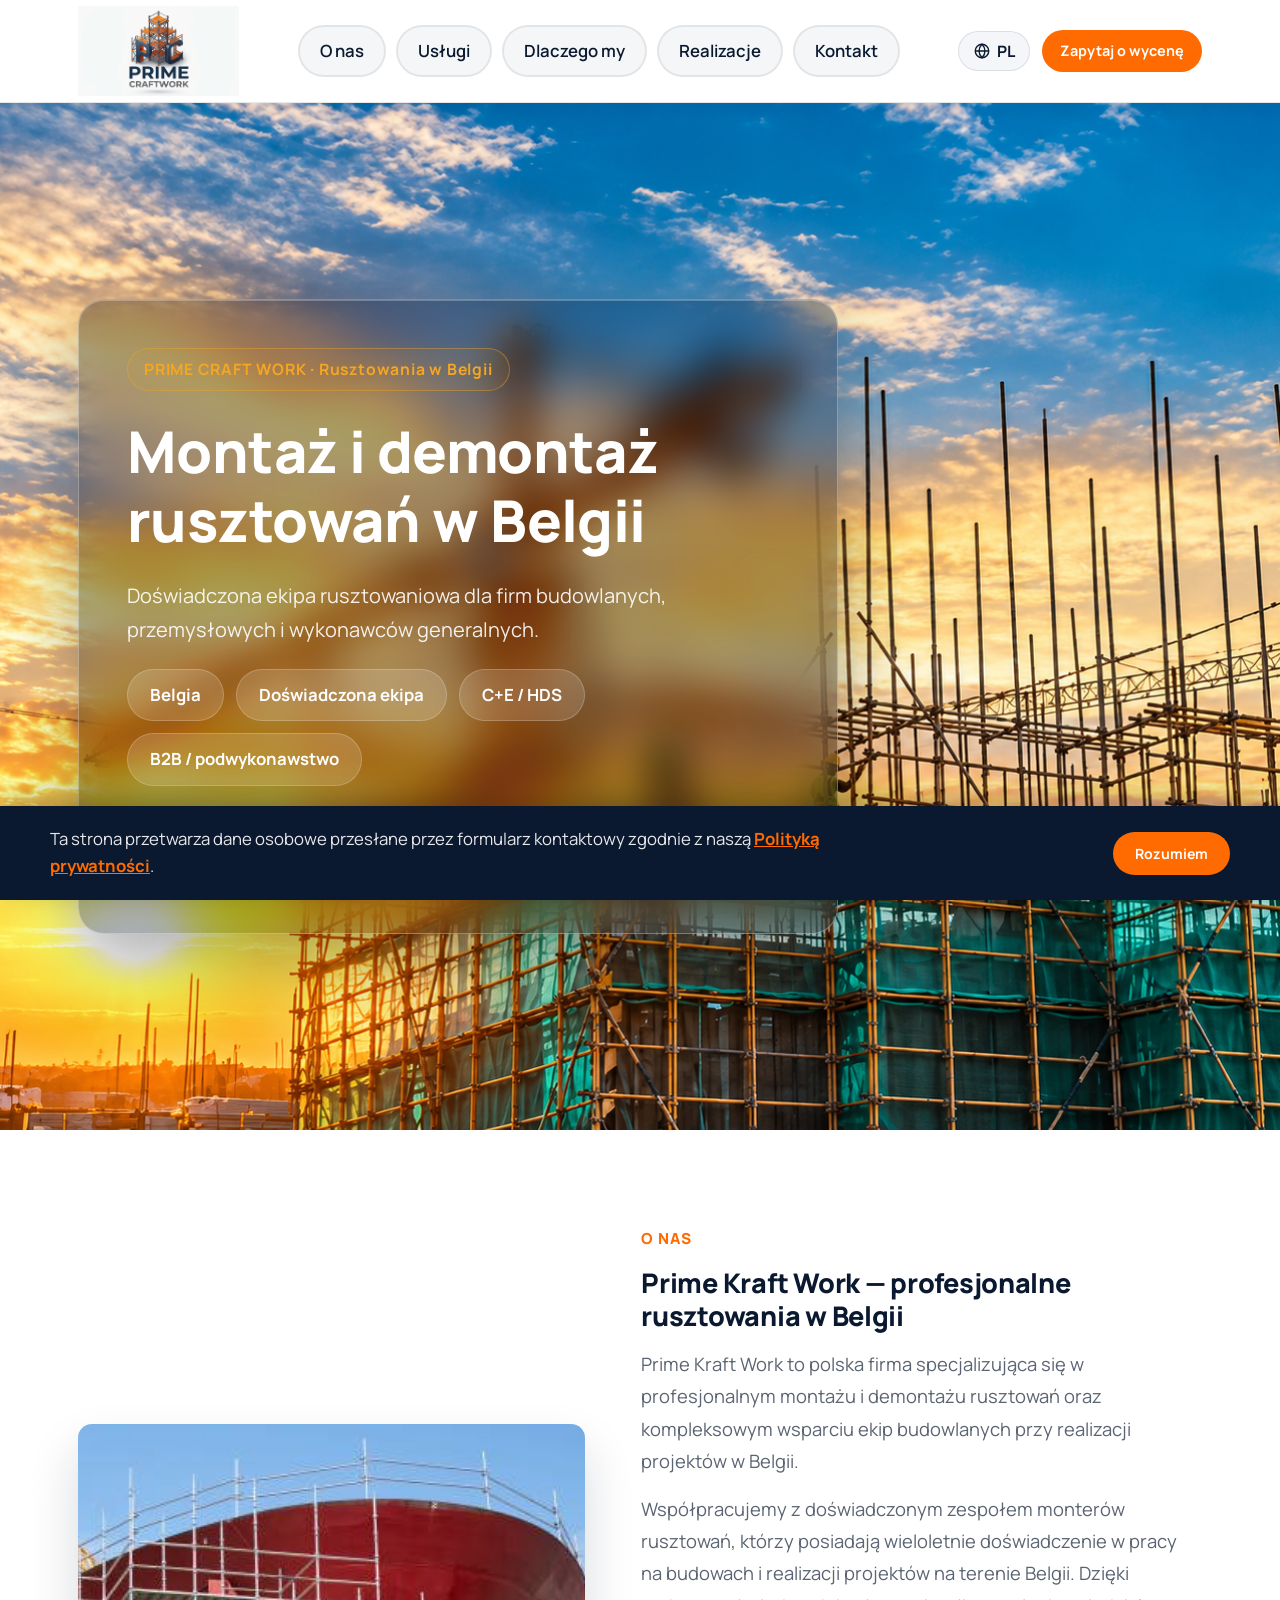
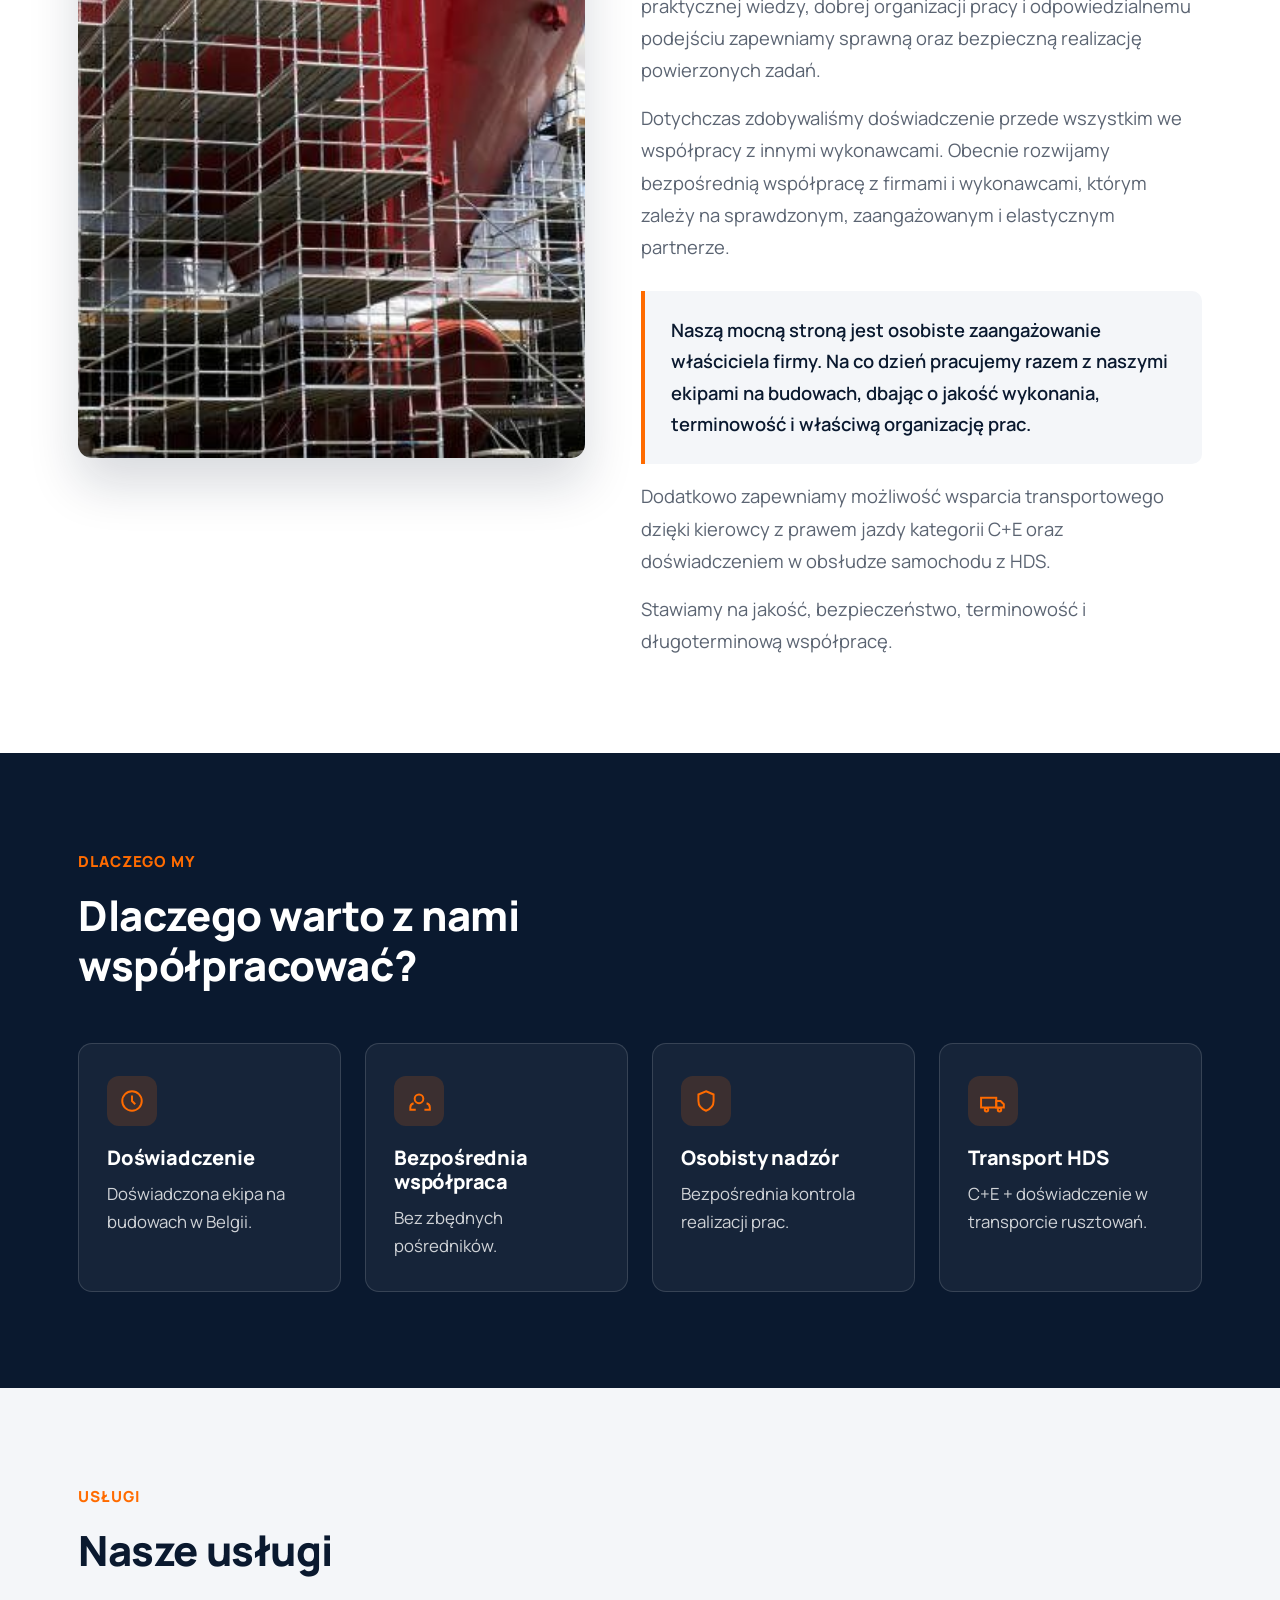
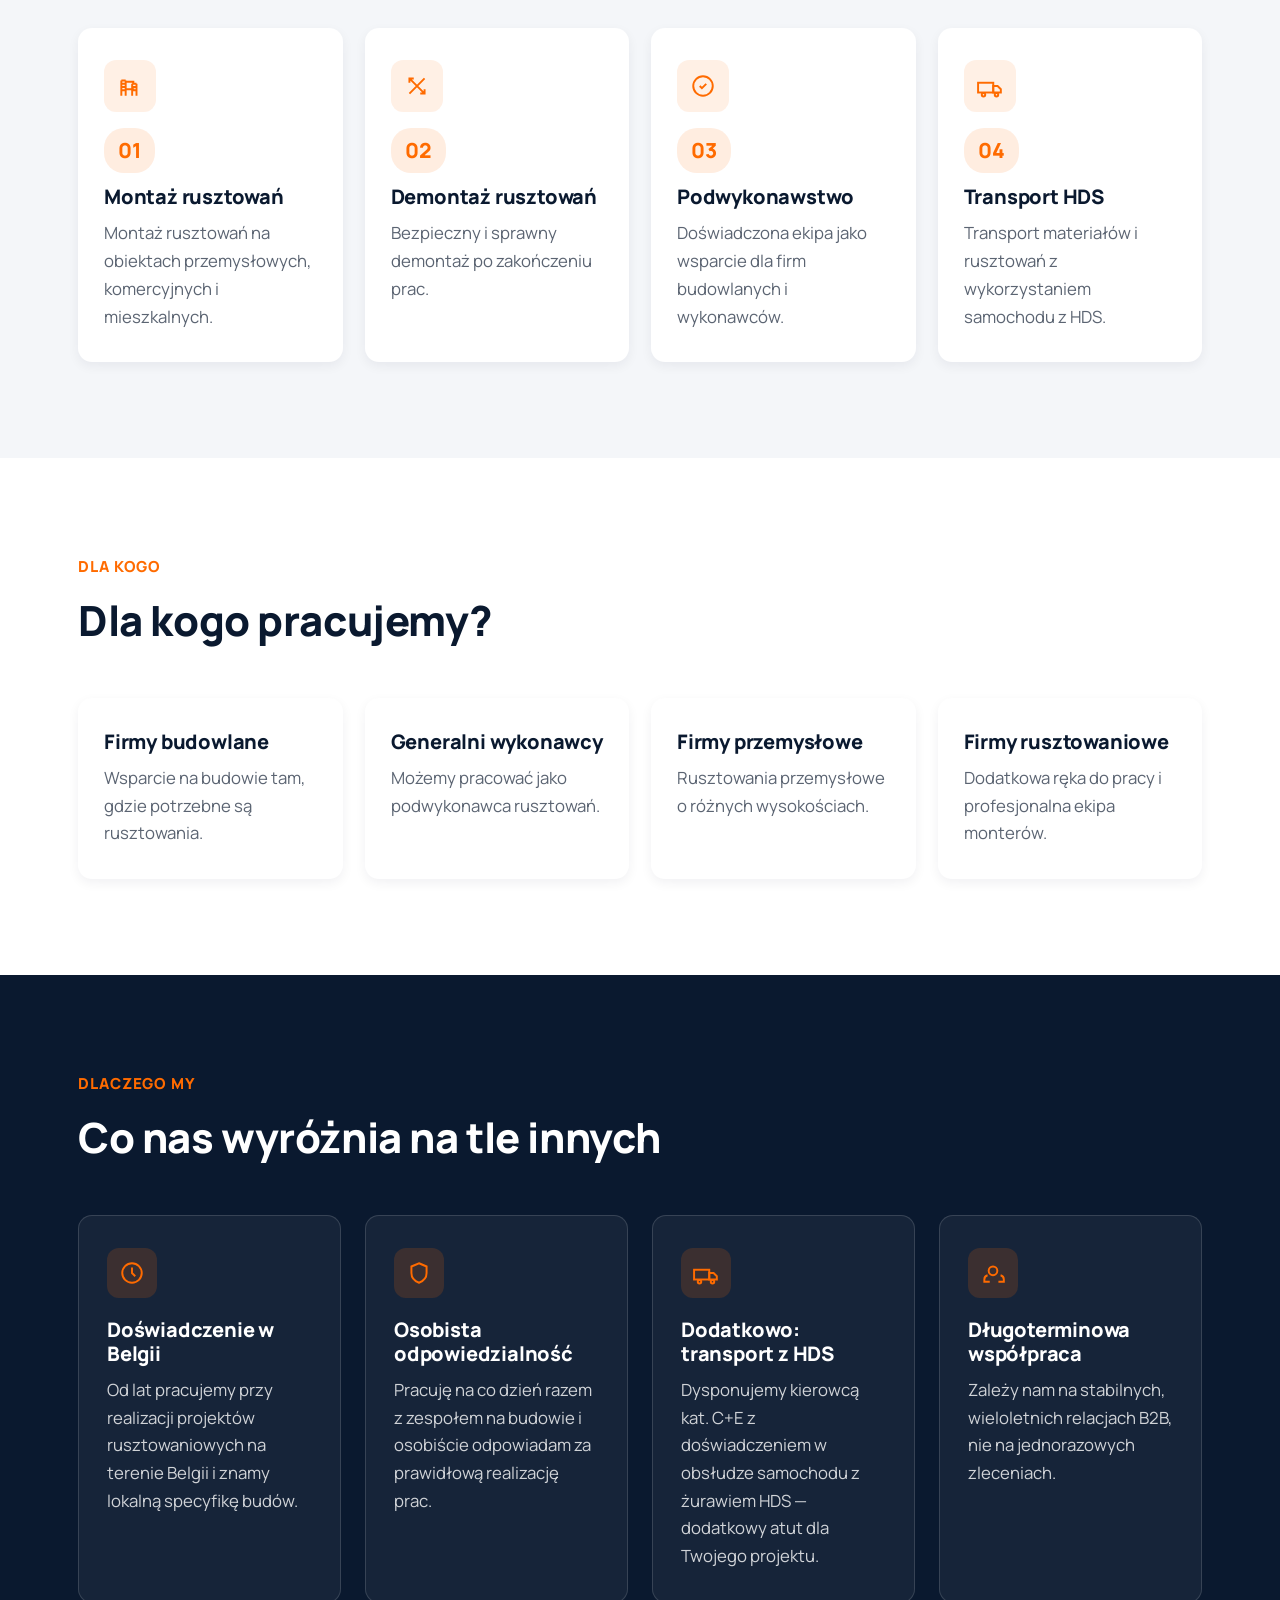
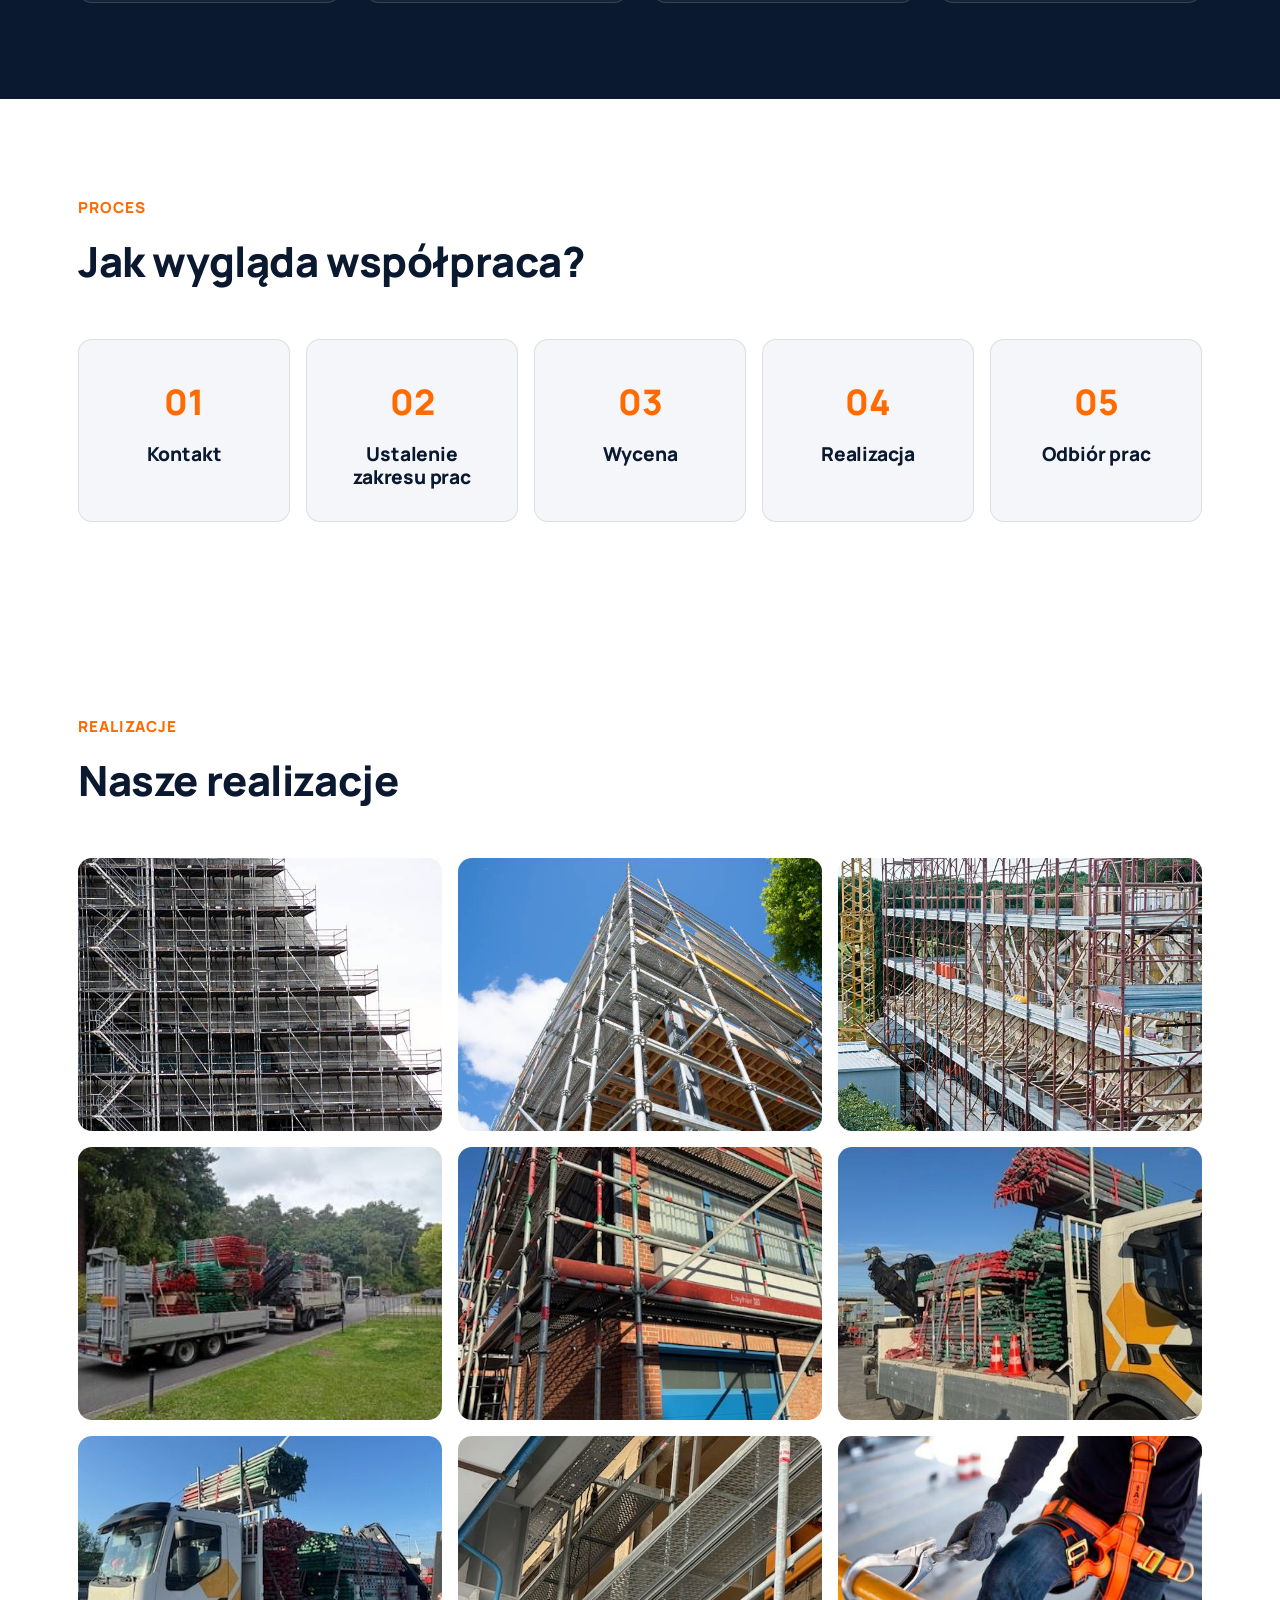
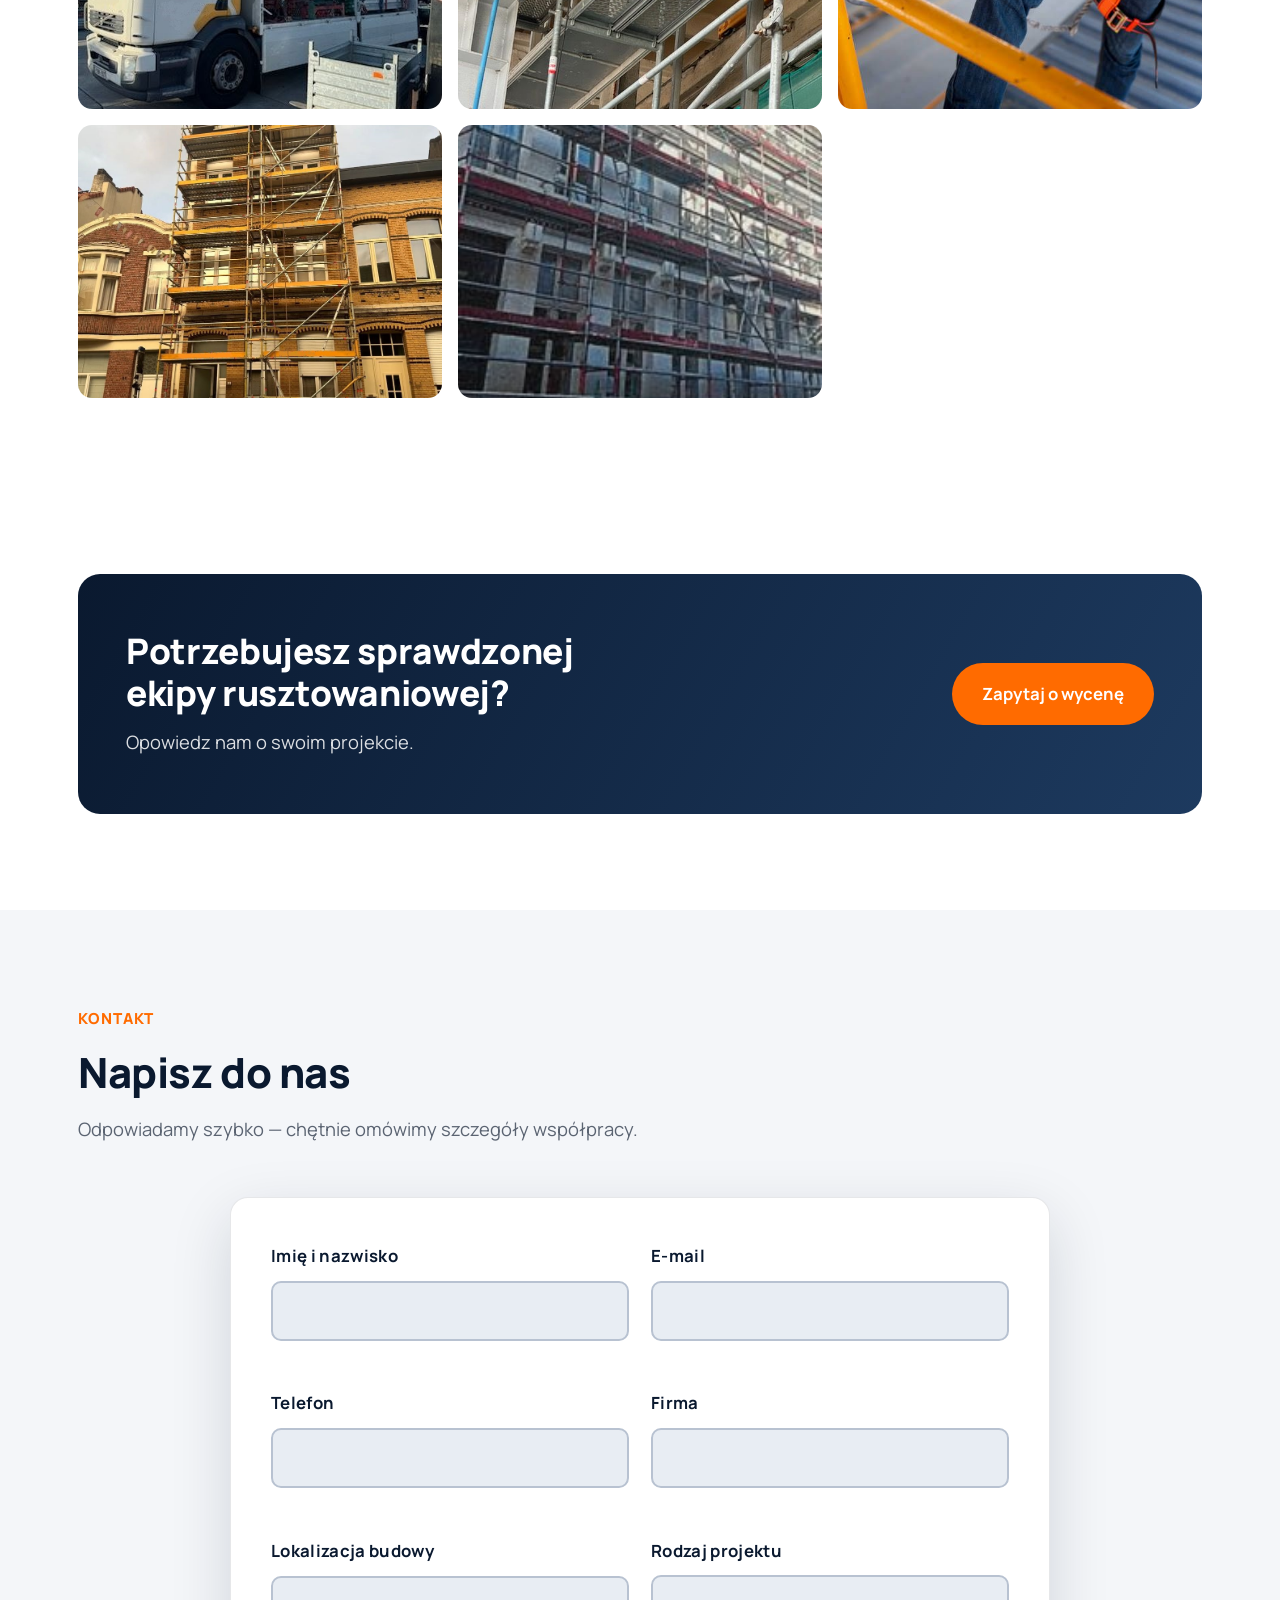
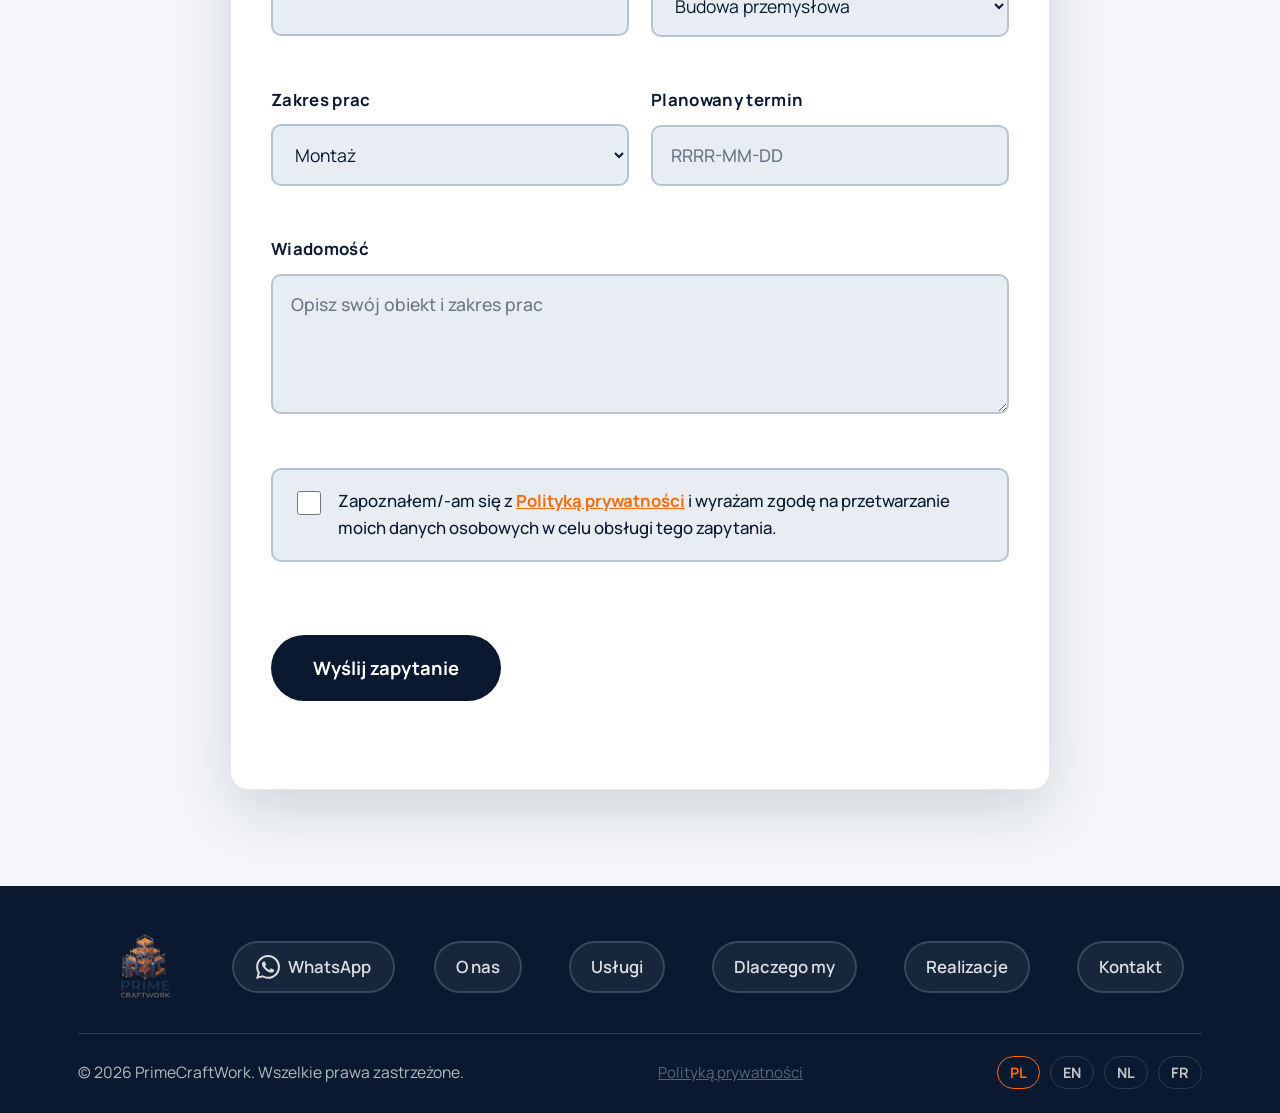
==== commit 396c7b68: "Update print statement from 'Hello' to 'Goodbye'" ====
--- a/index.html
+++ b/index.html
@@ -211,10 +211,10 @@
           </div>
           <div class="row2">
             <div class="field"><label for="cf-phone" data-i18n="contact.form.phone">Telefon</label><input id="cf-phone" name="Telefon" type="tel"><span class="field-error" id="err-phone"></span></div>
-            <div class="field"><label for="cf-company" data-i18n="contact.form.company">Firma</label><input id="cf-company" name="Firma" type="text"></div>
+            <div class="field"><label for="cf-company" data-i18n="contact.form.company">Firma</label><input id="cf-company" name="Firma" type="text"><span class="field-error" id="err-company"></span></div>
           </div>
           <div class="row2">
-            <div class="field"><label for="cf-location" data-i18n="contact.form.location">Lokalizacja budowy</label><input id="cf-location" name="Lokalizacja budowy" type="text"></div>
+            <div class="field"><label for="cf-location" data-i18n="contact.form.location">Lokalizacja budowy</label><input id="cf-location" name="Lokalizacja budowy" type="text"><span class="field-error" id="err-location"></span></div>
             <div class="field"><label for="cf-type" data-i18n="contact.form.type">Rodzaj projektu</label>
               <select id="cf-type" name="Rodzaj projektu">
                 <option value="Budowa przemysłowa" data-i18n="contact.form.type1">Budowa przemysłowa</option>
@@ -222,6 +222,7 @@
                 <option value="Obiekt komercyjny" data-i18n="contact.form.type3">Obiekt komercyjny</option>
                 <option value="Inny" data-i18n="contact.form.type4">Inny</option>
               </select>
+              <span class="field-error" id="err-type"></span>
             </div>
           </div>
           <div class="row2">
@@ -232,8 +233,9 @@
                 <option value="Montaż + demontaż" data-i18n="contact.form.scope3">Montaż + demontaż</option>
                 <option value="Transport HDS" data-i18n="contact.form.scope4">Transport HDS</option>
               </select>
+              <span class="field-error" id="err-scope"></span>
             </div>
-            <div class="field"><label for="cf-term" data-i18n="contact.form.term">Planowany termin</label><input id="cf-term" name="Planowany termin" type="text" data-i18n-placeholder="contact.form.termPlaceholder" placeholder="RRRR-MM-DD"></div>
+            <div class="field"><label for="cf-term" data-i18n="contact.form.term">Planowany termin</label><input id="cf-term" name="Planowany termin" type="text" data-i18n-placeholder="contact.form.termPlaceholder" placeholder="RRRR-MM-DD"><span class="field-error" id="err-term"></span></div>
           </div>
           <div class="field"><label for="cf-msg" data-i18n="contact.form.message">Wiadomość</label><textarea id="cf-msg" name="Wiadomość" data-i18n-placeholder="contact.form.msgPlaceholder" placeholder="Opisz swój obiekt i zakres prac" required minlength="10"></textarea><span class="field-error" id="err-msg"></span></div>
           <div class="consent-field" id="consentField"><input type="checkbox" id="cf-consent" name="Zgoda" value="tak" required><label for="cf-consent"><span data-i18n="contact.form.consentBefore">Zapoznałem/-am się z </span><a href="#" id="policyLinkForm" data-i18n="contact.form.policyLink">Polityką prywatności</a><span data-i18n="contact.form.consentAfter"> i wyrażam zgodę na przetwarzanie moich danych osobowych w celu obsługi tego zapytania.</span></label></div>
--- a/css/styles.css
+++ b/css/styles.css
@@ -7,7 +7,7 @@
   --maxw:1180px; --radius:14px;
   font-family:'Manrope',-apple-system,BlinkMacSystemFont,'Segoe UI',Arial,sans-serif;
 }
-*{box-sizing:border-box;}
+*{box-sizing:border-box; min-width:0;}
 html{scroll-behavior:smooth;}
 html, body {
   width: 100%;
@@ -29,9 +29,9 @@
 .reveal.in{opacity:1; transform:none;}
 .js-off .reveal{opacity:1; transform:none;}
 
-/* ============ HEADER — СВЕТЛАЯ ТЕМА ============ */
+/* ============ HEADER ============ */
 header{position:sticky; top:0; z-index:100; background:var(--white); box-shadow:0 4px 18px rgba(10,25,47,0.08); border-bottom:1px solid var(--line-dk);}
-.nav{display:flex; align-items:center; justify-content:space-between; max-width:var(--maxw); margin:0 auto; padding:6px 28px; gap: 10px;}
+.nav{display:flex; align-items:center; justify-content:space-between; max-width:var(--maxw); margin:0 auto; padding:6px 28px; gap: 12px;}
 
 .logo, .foot-logo {
   display: inline-flex;
@@ -52,16 +52,37 @@
   display: block;
 }
 
-.navlinks{display:flex; gap:30px; align-items:center;}
-.navlinks a{color:var(--navy); font-size:1.05rem; font-weight:600; opacity:0.9; white-space:nowrap;}
-.navlinks a:hover{opacity:1; color:var(--orange);}
-.nav-right{display:flex; align-items:center; gap:16px;}
+/* Ссылки в шапке — плашки */
+.navlinks{display:flex; gap:10px; align-items:center;}
+.navlinks a{
+  display:inline-flex;
+  align-items:center;
+  justify-content:center;
+  padding:10px 20px;
+  border-radius:999px;
+  color:var(--navy);
+  font-size:1.05rem;
+  font-weight:600;
+  white-space:nowrap;
+  background:rgba(10,25,47,0.04);
+  border:2px solid rgba(10,25,47,0.08);
+  transition:transform .2s ease, background .2s ease, border-color .2s ease, color .2s ease, box-shadow .2s ease;
+}
+.navlinks a:hover{
+  background:var(--navy);
+  border-color:var(--navy);
+  color:var(--white);
+  transform:translateY(-2px);
+  box-shadow:0 8px 20px rgba(10,25,47,0.25);
+}
+
+.nav-right{display:flex; align-items:center; gap:12px; flex-shrink:0;}
 
 .langsw{position:relative;}
-.lang-btn{display:flex; align-items:center; gap:6px; background:var(--off); border:1.5px solid var(--line-dk); color:var(--navy); padding:8px 14px; border-radius:999px; font-size:0.98rem; font-weight:700;}
+.lang-btn{display:flex; align-items:center; gap:6px; background:var(--off); border:1.5px solid var(--line-dk); color:var(--navy); padding:8px 14px; border-radius:999px; font-size:0.98rem; font-weight:700; flex-shrink:0;}
 .lang-btn:hover{background:#e8ecf1;}
 .lang-btn svg{width:18px; height:18px;}
-.lang-menu{position:absolute; top:calc(100% + 8px); right:0; background:var(--white); border:1px solid var(--line-dk); border-radius:10px; overflow:hidden; min-width:130px; box-shadow:0 12px 30px rgba(10,25,47,0.15); display:none;}
+.lang-menu{position:absolute; top:calc(100% + 8px); right:0; background:var(--white); border:1px solid var(--line-dk); border-radius:10px; overflow:hidden; min-width:130px; box-shadow:0 12px 30px rgba(10,25,47,0.15); display:none; z-index:200;}
 .lang-menu.open{display:block;}
 .lang-menu button{display:block; width:100%; text-align:left; background:none; border:none; color:var(--navy); padding:11px 16px; font-size:1rem; font-weight:600;}
 .lang-menu button:hover{background:var(--off);}
@@ -74,6 +95,16 @@
 .btn-ghost:hover{border-color:var(--white); transform:translateY(-2px);}
 .btn-dark{background:var(--navy); color:var(--white);}
 .btn-dark:hover{background:var(--navy-2); transform:translateY(-2px);}
+
+/* Кнопка «Zapytaj o wycenę» в шапке */
+.btn-nav-cta{
+  padding: 10px 16px;
+  font-size: 0.9rem;
+  max-width: 160px;
+  white-space: normal;
+  text-align: center;
+  line-height: 1.2;
+}
 
 .burger{display:none; background:none; border:none; padding:6px;}
 .burger span{display:block; width:26px; height:3px; background:var(--navy); margin:5px 0; border-radius:2px;}
@@ -285,7 +316,6 @@
 }
 .foot-logo{ flex-shrink:0; }
 
-/* Ссылки и WhatsApp — одинаковые вытянутые плашки */
 .foot-nav{
   display:flex;
   gap:10px;
@@ -318,7 +348,6 @@
   box-shadow:0 8px 20px rgba(255,107,0,0.4);
 }
 
-/* WhatsApp-кнопка — та же плашка */
 .foot-whatsapp{
   display:inline-flex;
   align-items:center;
@@ -370,16 +399,30 @@
 @media (max-width: 860px) {
   .nav { position: relative; padding: 6px 16px; gap: 8px; }
   .navlinks {
-    display: flex; flex-direction: column; align-items: flex-start; gap: 4px;
+    display: flex; flex-direction: column; align-items: flex-start; gap: 8px;
     position: absolute; top: calc(100% + 1px); left: 0; right: 0;
     background: var(--white); padding: 10px 28px 18px;
     box-shadow: 0 16px 30px rgba(10,25,47,0.15);
     max-height: 0; overflow: hidden; opacity: 0;
     transition: max-height .3s ease, opacity .25s ease, padding .3s ease;
   }
-  .navlinks.open { max-height: 500px; opacity: 1; padding: 14px 28px 20px; }
-  .navlinks a { padding: 12px 0; width: 100%; border-bottom: 1px solid var(--line-dk); color: var(--navy); font-size: 1.05rem; }
-  .navlinks a:last-child { border-bottom: none; }
+  .navlinks.open { max-height: 600px; opacity: 1; padding: 14px 28px 20px; }
+  .navlinks a {
+    padding: 12px 18px;
+    width: 100%;
+    border-bottom: none;
+    color: var(--navy);
+    font-size: 1.05rem;
+    background: rgba(10,25,47,0.04);
+    border: 2px solid rgba(10,25,47,0.08);
+    border-radius: 999px;
+    justify-content: flex-start;
+  }
+  .navlinks a:hover {
+    background: var(--navy);
+    color: var(--white);
+    border-color: var(--navy);
+  }
   .burger { display: block; }
   .cta-band { flex-direction: column; align-items: flex-start; }
 
@@ -405,7 +448,6 @@
   .logo-img { height: 60px; max-width: 180px; }
   .foot-logo .logo-img { height: 50px; max-width: 150px; }
 
-  /* Мобильный футер */
   .foot-top{
     flex-direction:column;
     align-items:flex-start;
@@ -429,6 +471,11 @@
 
 @media (max-width: 700px) {
   .svc-grid, .why-grid, .gallery-grid, .steps-grid { grid-template-columns: 1fr !important; }
+}
+
+@media (max-width: 640px){
+  .btn-nav-cta{ display: none !important; }
+  .nav-right{ gap: 10px; }
 }
 
 @media (max-width: 480px) {
